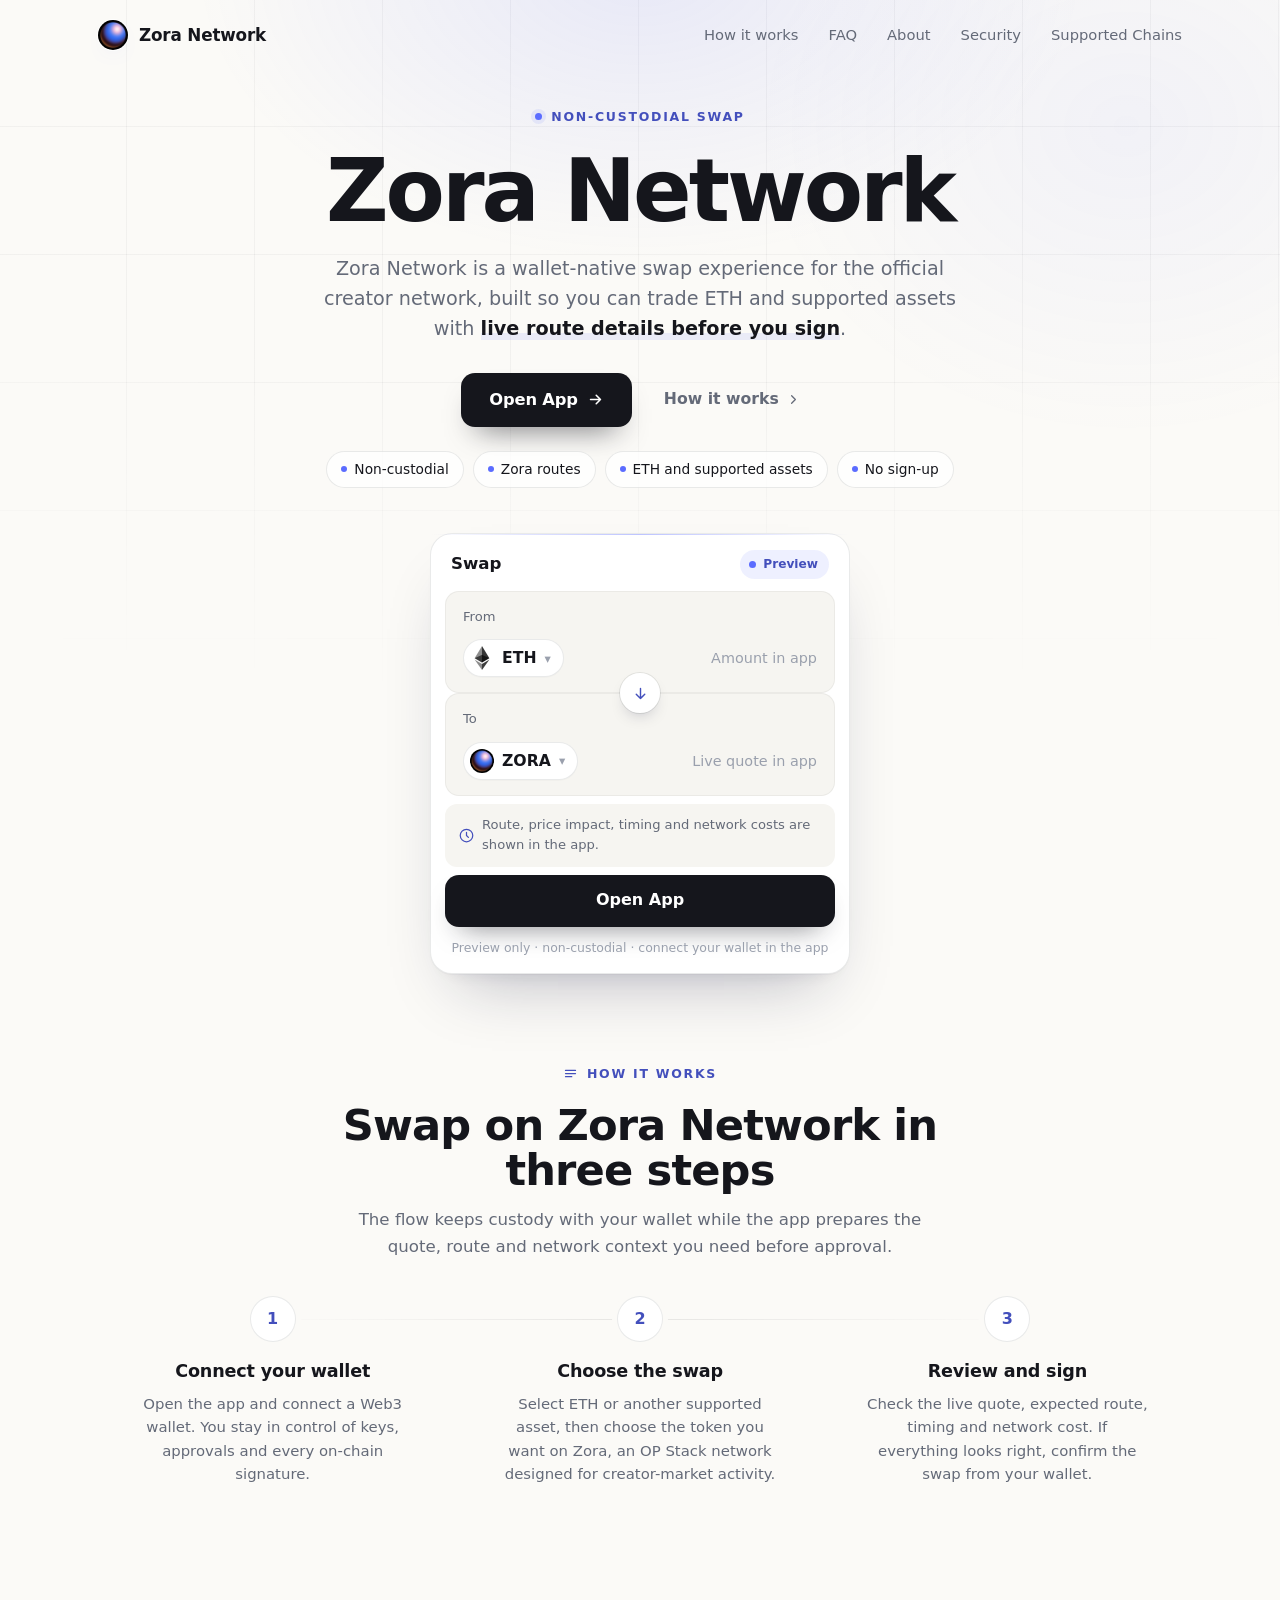
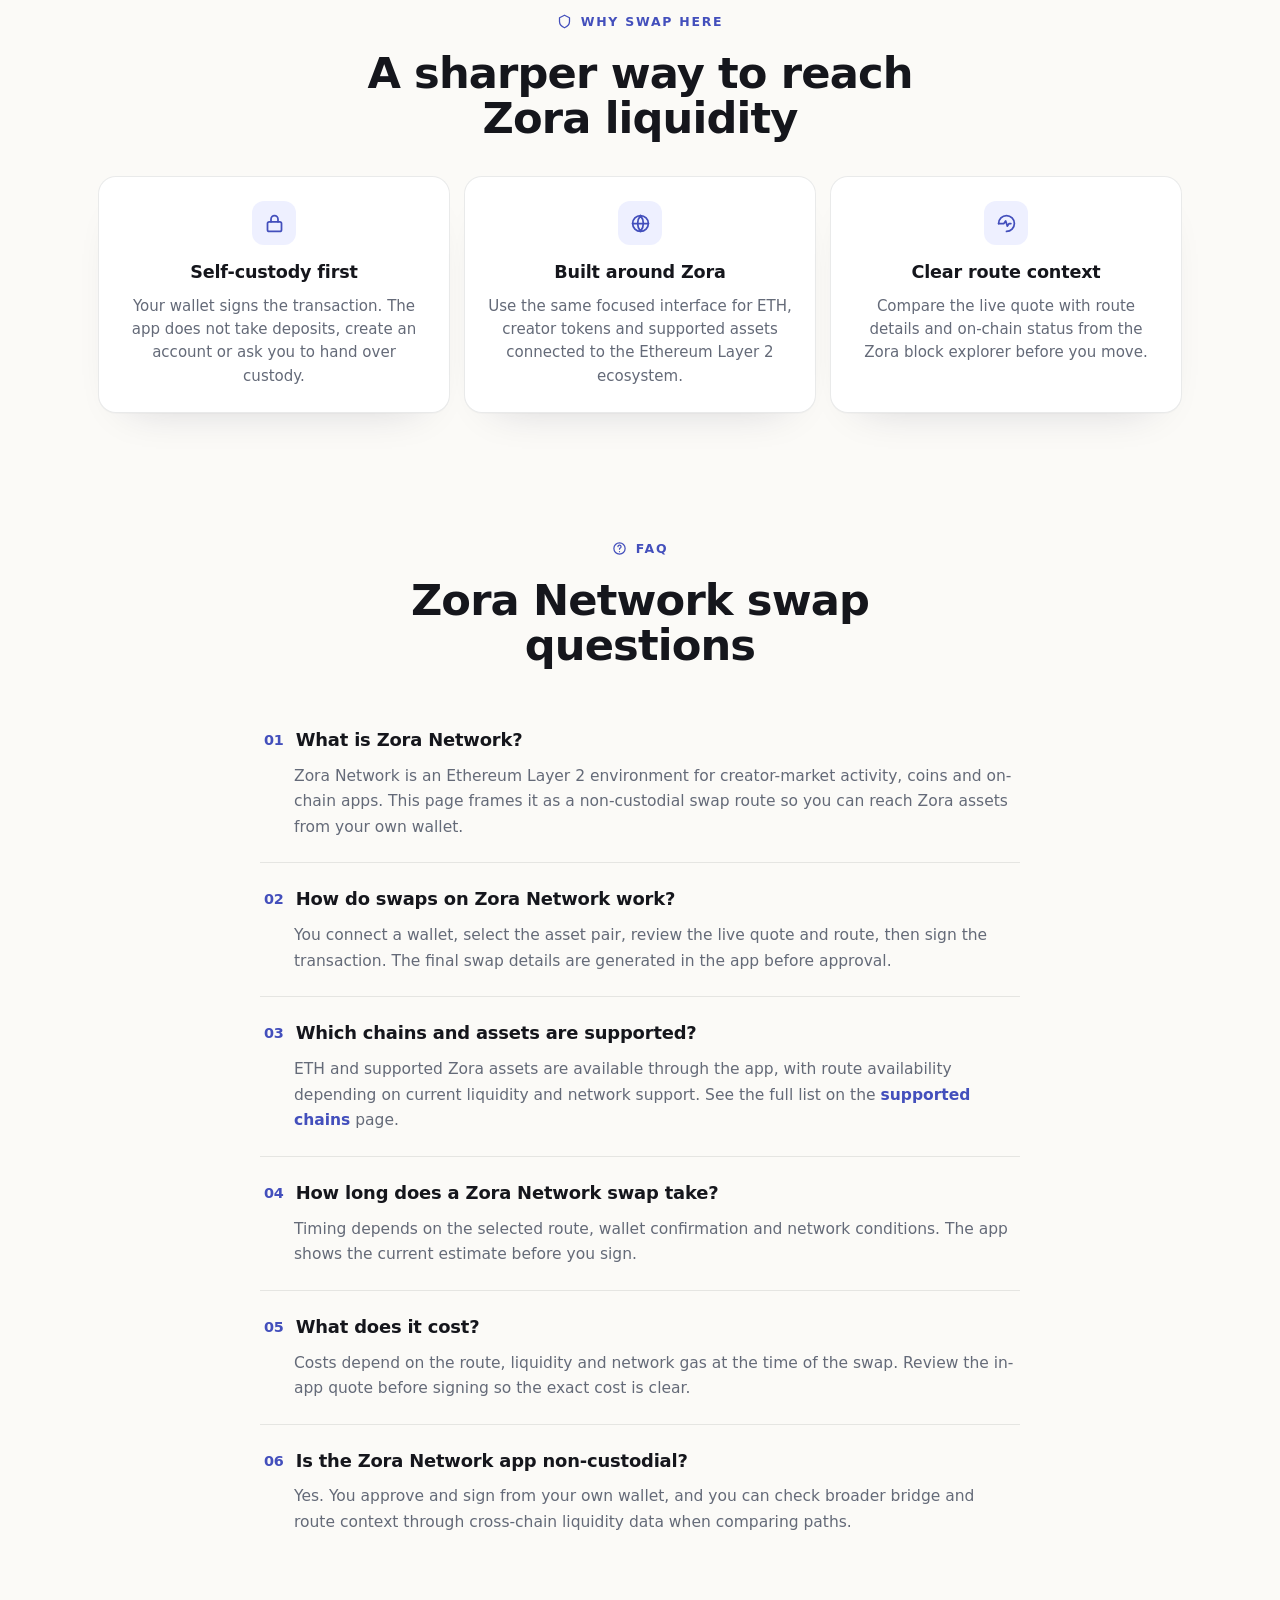
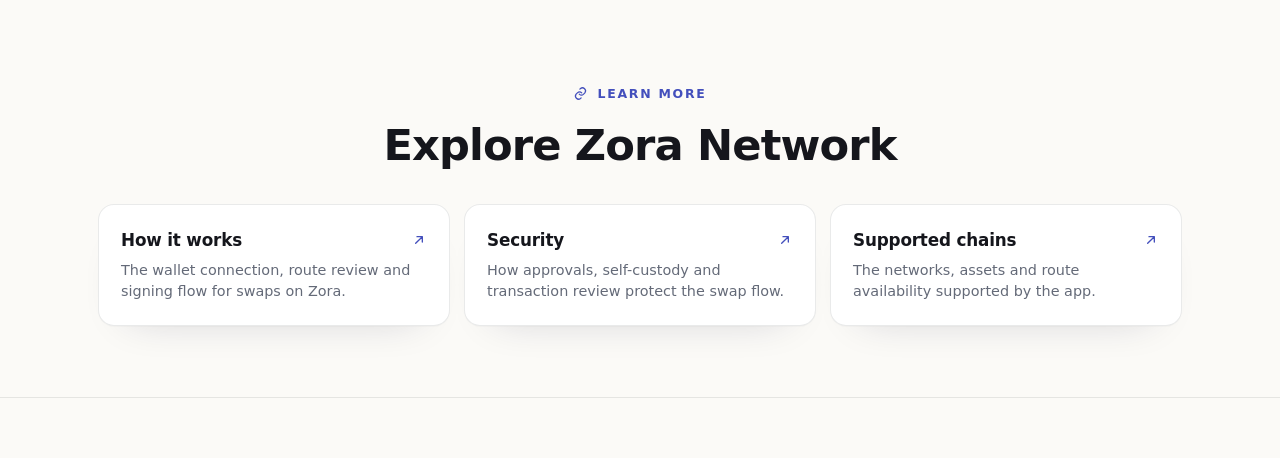
==== index.html @ 9c2b0275 "Update" ====
<!doctype html>
<html lang="en">
<head>
  <meta charset="utf-8">
  <meta name="viewport" content="width=device-width, initial-scale=1">
  <title>Zora Network - Swap on the Creator Layer</title>
  <meta name="description" content="Zora Network swaps built for self-custody. Trade ETH and supported assets on Zora routes with wallet-native quotes, clear costs and safety checks.">
  <meta name="theme-color" content="#FBFAF7">
  <link rel="canonical" href="https://zora-network.github.io/">
  <meta name="robots" content="index,follow">
  <link rel="icon" type="image/png" href="favicon.png">
  <link rel="apple-touch-icon" href="favicon.png">
  <link rel="manifest" href="site.webmanifest">
  <link rel="prefetch" href="dashboard/">
  <meta property="og:type" content="website">
  <meta property="og:title" content="Zora Network - Swap on the Creator Layer">
  <meta property="og:description" content="Swap on Zora Network from a non-custodial wallet-native app with live route details before you sign.">
  <meta property="og:image" content="og-cover.png">
  <meta property="og:url" content="https://zora-network.github.io/">
  <style>
  :root{
    --bg:#FBFAF7; --panel:#FFFFFF; --field:#F6F5F1;
    --ink:#15161C; --muted:#646A78; --faint:#9AA0AD;
    --line:rgba(20,22,30,.09); --line-2:rgba(20,22,30,.05);
    --accent:#5B6CFF; --accent-ink:#434FBC; --accent-soft:rgba(91,108,255,.1);
    --pos:#15A34A;
    --radius:22px; --radius-sm:14px;
    --shadow-card:0 1px 0 rgba(20,22,30,.03), 0 34px 64px -30px rgba(20,22,60,.30), 0 10px 24px -18px rgba(20,22,60,.18);
    --shadow-soft:0 1px 0 rgba(20,22,30,.02), 0 20px 44px -32px rgba(20,22,60,.24);
    --ui:"Space Grotesk",-apple-system,BlinkMacSystemFont,"Segoe UI",system-ui,sans-serif;
    --body:"Inter",-apple-system,BlinkMacSystemFont,"Segoe UI",system-ui,sans-serif;
  }
  *{box-sizing:border-box}
  html,body{margin:0; overflow-x:hidden}
  body{background:var(--bg); color:var(--ink); font-family:var(--body); line-height:1.55; -webkit-font-smoothing:antialiased; text-rendering:optimizeLegibility; position:relative}
  a{color:inherit; text-decoration:none}
  a.cite{color:inherit; text-decoration:none; border-bottom:1px dotted transparent; transition:border-color .15s ease}
  a.cite:hover{border-bottom-color:var(--faint)}
  img{display:block; max-width:100%}
  button{font:inherit; cursor:pointer; border:none; background:none; color:inherit}
  h1,h2,h3,p{margin:0}

  /* texture: fine grid + soft glow */
  .bg{position:fixed; inset:0; z-index:0; pointer-events:none; overflow:hidden}
  .bg .glow{position:absolute; inset:0; background:
      radial-gradient(720px 480px at 50% -4%, rgba(91,108,255,.12), transparent 62%),
      radial-gradient(620px 520px at 88% 14%, rgba(91,108,255,.06), transparent 60%);}
  .bg .grid{position:absolute; inset:-2px;
    background-image:linear-gradient(rgba(20,22,30,.038) 1px, transparent 1px), linear-gradient(90deg, rgba(20,22,30,.038) 1px, transparent 1px);
    background-size:128px 128px;
    -webkit-mask-image:radial-gradient(130% 80% at 50% 8%, #000 44%, transparent 88%);
            mask-image:radial-gradient(130% 80% at 50% 8%, #000 44%, transparent 88%);}

  .topbar{position:relative; z-index:5; display:flex; align-items:center; gap:22px; width:min(100%,1180px); margin:0 auto; padding:20px clamp(18px,4vw,48px) 8px}
  .brand{display:inline-flex; align-items:center; gap:11px; font-family:var(--ui); font-weight:600; font-size:1.05rem; letter-spacing:-.01em}
  .brand img{width:30px; height:30px; border-radius:50%; box-shadow:0 0 0 1px rgba(255,255,255,.8), 0 8px 18px -12px rgba(91,108,255,.5)}
  .spacer{flex:1}
  .nav{display:flex; align-items:center; gap:clamp(16px,2.6vw,30px)}
  .nav a{font-family:var(--ui); font-weight:500; font-size:.92rem; color:var(--muted); transition:color .16s ease}
  .nav a:hover{color:var(--accent-ink)}

  .wrap{position:relative; z-index:2; width:min(100%,1180px); margin:0 auto; padding:0 clamp(18px,4vw,48px)}
  .sec{padding-top:clamp(50px,7vh,90px); padding-bottom:clamp(50px,7vh,90px)}
  .sec-head{text-align:center; max-width:60ch; margin:0 auto clamp(28px,4vh,42px)}
  .eyebrow{display:inline-flex; align-items:center; gap:9px; font-family:var(--ui); font-weight:600; font-size:.78rem; letter-spacing:.14em; text-transform:uppercase; color:var(--accent-ink)}
  .eyebrow .dot{width:7px; height:7px; border-radius:50%; background:var(--accent); box-shadow:0 0 0 4px var(--accent-soft)}
  .eyebrow svg{width:15px; height:15px}
  .h2{margin-top:14px; font-family:var(--ui); font-weight:700; color:var(--ink); font-size:clamp(1.9rem,3.4vw,2.7rem); line-height:1.04; letter-spacing:-.02em}
  .sec-head p{margin-top:14px; color:var(--muted); font-size:clamp(1rem,1.3vw,1.12rem); line-height:1.6}

  /* hero - CENTERED */
  .hero{text-align:center; padding-top:clamp(26px,5vh,60px); padding-bottom:clamp(20px,3vh,40px)}
  .hero .eyebrow{margin:0 auto}
  .hero h1{margin:22px auto 0; font-family:var(--ui); font-weight:700; color:var(--ink); font-size:clamp(3rem,7vw,5.4rem); line-height:.97; letter-spacing:-.035em; max-width:15ch}
  .deck{max-width:52ch; margin:20px auto 0; color:var(--muted); font-size:clamp(1.05rem,1.5vw,1.22rem); line-height:1.58}
  .deck strong{color:var(--ink); font-weight:600; box-shadow:inset 0 -.36em 0 var(--accent-soft)}
  .cta-row{display:flex; flex-wrap:wrap; align-items:center; justify-content:center; gap:14px; margin:28px 0 0}
  .primary{display:inline-flex; align-items:center; justify-content:center; gap:9px; min-height:54px; padding:0 28px; border-radius:14px; background:var(--ink); color:#fff; font-family:var(--ui); font-weight:600; font-size:1.02rem; letter-spacing:-.01em; box-shadow:0 16px 30px -16px rgba(20,22,30,.7); transition:transform .18s ease, filter .18s ease}
  .primary:hover{transform:translateY(-1px); filter:brightness(1.1)}
  .primary svg{width:17px; height:17px}
  .ghost{display:inline-flex; align-items:center; gap:7px; min-height:54px; padding:0 18px; font-family:var(--ui); font-weight:600; font-size:.98rem; color:var(--muted); transition:color .16s ease}
  .ghost:hover{color:var(--accent-ink)}
  .ghost svg{width:15px; height:15px}
  .chips{list-style:none; margin:24px 0 0; padding:0; display:flex; flex-wrap:wrap; justify-content:center; gap:9px}
  .chips li{display:inline-flex; align-items:center; gap:7px; min-height:36px; padding:7px 14px; border:1px solid var(--line); border-radius:999px; background:rgba(255,255,255,.7); font-family:var(--ui); font-weight:500; font-size:.86rem; color:var(--ink)}
  .chips li::before{content:""; width:6px; height:6px; border-radius:50%; background:var(--accent)}

  /* swap card - CENTERED */
  .card{width:min(100%,420px); margin:clamp(32px,5vh,48px) auto 0; padding:14px; background:var(--panel); border:1px solid var(--line); border-radius:var(--radius); box-shadow:var(--shadow-card); position:relative; text-align:left}
  .card::before{content:""; position:absolute; inset:0 0 auto; height:1px; border-radius:var(--radius) var(--radius) 0 0; background:linear-gradient(90deg, transparent, rgba(91,108,255,.4), transparent)}
  .card-head{display:flex; align-items:center; justify-content:space-between; padding:2px 6px 12px}
  .card-head .ct{font-family:var(--ui); font-weight:600; font-size:1.04rem}
  .pill{display:inline-flex; align-items:center; gap:7px; padding:5px 11px 5px 9px; border-radius:999px; background:var(--accent-soft); color:var(--accent-ink); font-family:var(--ui); font-weight:600; font-size:.76rem}
  .pill .pdot{width:7px; height:7px; border-radius:50%; background:var(--accent); animation:pulse 2.4s ease-out infinite}
  .field{position:relative; padding:15px 17px; border-radius:var(--radius-sm); background:var(--field); border:1px solid var(--line-2)}
  .field + .field{margin-top:6px}
  .flabel{display:block; color:var(--muted); font-size:.82rem; font-weight:500; margin-bottom:12px}
  .frow{display:flex; align-items:center; justify-content:space-between; gap:12px}
  .tokpill{display:inline-flex; align-items:center; gap:8px; padding:6px 12px 6px 6px; border-radius:999px; background:var(--panel); border:1px solid var(--line); font-family:var(--ui); font-weight:600; font-size:.98rem; box-shadow:0 1px 0 rgba(20,22,30,.02)}
  .tokpill img{width:24px; height:24px; border-radius:50%}
  .tokpill .cv{color:var(--faint); font-size:.8em}
  .ghostval{color:var(--faint); font-size:.9rem; font-weight:450; white-space:nowrap}
  .route{position:relative; height:0}
  .switch{position:absolute; left:50%; top:50%; transform:translate(-50%,-50%); width:40px; height:40px; border-radius:50%; z-index:3; background:var(--panel); border:4px solid var(--panel); box-shadow:0 0 0 1px var(--line), 0 8px 18px -10px rgba(20,22,60,.45); display:grid; place-items:center; color:var(--accent-ink); transition:transform .25s ease}
  .switch svg{width:17px; height:17px}
  .switch:hover{transform:translate(-50%,-50%) rotate(180deg)}
  .meta-strip{display:flex; align-items:center; gap:8px; margin-top:8px; padding:11px 14px; border-radius:12px; background:var(--field); color:var(--muted); font-size:.82rem}
  .meta-strip svg{width:15px; height:15px; color:var(--accent-ink); flex:none}
  .cta{display:flex; align-items:center; justify-content:center; gap:8px; width:100%; margin-top:8px; min-height:52px; border-radius:14px; background:var(--ink); color:#fff; font-family:var(--ui); font-weight:600; font-size:1rem; box-shadow:0 14px 28px -16px rgba(20,22,30,.65); transition:transform .18s ease, filter .18s ease}
  .cta:hover{transform:translateY(-1px); filter:brightness(1.1)}
  .note{margin:11px 0 2px; text-align:center; color:var(--faint); font-size:.78rem}

  /* how it works - horizontal connector */
  .steps{display:grid; grid-template-columns:repeat(3,1fr); gap:18px; position:relative}
  .steps::before{content:""; position:absolute; top:23px; left:15%; right:15%; height:1px; background:linear-gradient(90deg, transparent, var(--line), transparent)}
  .step{text-align:center; padding:0 8px}
  .step .node{width:46px; height:46px; margin:0 auto; border-radius:50%; display:grid; place-items:center; background:var(--panel); border:1px solid var(--line); color:var(--accent-ink); font-family:var(--ui); font-weight:700; font-size:1rem; position:relative; z-index:1; box-shadow:0 0 0 5px var(--bg), var(--shadow-soft)}
  .step h3{margin:16px 0 8px; font-family:var(--ui); font-weight:600; font-size:1.1rem; color:var(--ink); letter-spacing:-.01em}
  .step p{color:var(--muted); font-size:.93rem; line-height:1.55; max-width:30ch; margin:0 auto}

  /* benefits */
  .benefits{display:grid; grid-template-columns:repeat(3,1fr); gap:14px}
  .ben{padding:24px 22px; background:var(--panel); border:1px solid var(--line); border-radius:18px; box-shadow:var(--shadow-soft); text-align:center}
  .ben .ico{width:44px; height:44px; border-radius:12px; display:grid; place-items:center; background:var(--accent-soft); color:var(--accent-ink); margin:0 auto 14px}
  .ben .ico svg{width:21px; height:21px}
  .ben h3{font-family:var(--ui); font-weight:600; font-size:1.1rem; color:var(--ink); letter-spacing:-.01em}
  .ben p{margin-top:8px; color:var(--muted); font-size:.94rem; line-height:1.55}

  /* FAQ - single centered column */
  .faq{max-width:760px; margin:0 auto}
  .qa{padding:22px 4px; border-top:1px solid var(--line)}
  .qa:first-child{border-top:none}
  .qa h3{font-family:var(--ui); font-weight:600; font-size:1.12rem; color:var(--ink); letter-spacing:-.01em; display:flex; gap:12px}
  .qa h3 .qn{color:var(--accent-ink); font-size:.9rem; font-weight:700; padding-top:3px}
  .qa p{margin-top:10px; padding-left:30px; color:var(--muted); font-size:.97rem; line-height:1.65}
  .qa a:not(.cite){color:var(--accent-ink); font-weight:600}

  /* related */
  .related{display:grid; grid-template-columns:repeat(3,1fr); gap:14px}
  .rel{display:flex; flex-direction:column; gap:7px; padding:22px; background:var(--panel); border:1px solid var(--line); border-radius:16px; box-shadow:var(--shadow-soft); transition:transform .16s ease, border-color .16s ease}
  .rel:hover{transform:translateY(-2px); border-color:rgba(91,108,255,.35)}
  .rel .rt{display:flex; align-items:center; justify-content:space-between; gap:10px; font-family:var(--ui); font-weight:600; font-size:1.05rem; color:var(--ink); letter-spacing:-.01em}
  .rel .rt svg{width:16px; height:16px; color:var(--accent-ink); flex:none}
  .rel p{color:var(--muted); font-size:.9rem; line-height:1.5}

  .footer{position:relative; z-index:2; border-top:1px solid var(--line); margin-top:8px}
  .footer .wrap{padding-top:26px; padding-bottom:34px; text-align:center; color:var(--faint); font-size:.84rem}
  .footer b{color:var(--muted); font-weight:600}

  @keyframes pulse{0%{box-shadow:0 0 0 0 var(--accent-soft)} 70%{box-shadow:0 0 0 8px rgba(91,108,255,0)} 100%{box-shadow:0 0 0 0 rgba(91,108,255,0)}}

  @media (max-width:920px){
    .nav{display:none}
    .steps{grid-template-columns:1fr; gap:24px}
    .steps::before{display:none}
    .benefits,.related{grid-template-columns:1fr}
  }
  @media (max-width:430px){
    .hero h1{font-size:clamp(2.6rem,13vw,3.6rem)}
    .cta-row .primary,.cta-row .ghost{width:100%}
  }
  @media (prefers-reduced-motion:reduce){*{animation-duration:.01ms!important; transition-duration:.01ms!important}}
  </style>
</head>
<body>
  <div class="bg" aria-hidden="true"><div class="glow"></div><div class="grid"></div></div>

  <header class="topbar">
    <a class="brand" href="./">
      <img src="favicon.png" width="30" height="30" alt="">
      <span>Zora Network</span>
    </a>
    <span class="spacer"></span>
    <nav class="nav" aria-label="Main Navigation">
      <a href="how-it-works/">How it works</a>
      <a href="faq/">FAQ</a>
      <a href="about/">About</a>
      <a href="security/">Security</a>
      <a href="supported-chains/">Supported Chains</a>
    </nav>
  </header>

  <main>
    <!-- HERO (centered) -->
    <section class="wrap hero">
      <span class="eyebrow"><span class="dot"></span>Non-custodial Swap</span>
      <h1>Zora Network</h1>
      <p class="deck">Zora Network is a wallet-native swap experience for the <a class="cite" href="https://zora.co/" rel="nofollow noopener noreferrer">official creator network</a>, built so you can trade ETH and supported assets with <strong>live route details before you sign</strong>.</p>
      <div class="cta-row">
        <a class="primary" href="dashboard/">Open App
          <svg viewBox="0 0 24 24" fill="none" stroke="currentColor" stroke-width="2.2" stroke-linecap="round" stroke-linejoin="round"><path d="M5 12h14M13 6l6 6-6 6"/></svg>
        </a>
        <a class="ghost" href="how-it-works/">How it works
          <svg viewBox="0 0 24 24" fill="none" stroke="currentColor" stroke-width="2" stroke-linecap="round" stroke-linejoin="round"><path d="M9 6l6 6-6 6"/></svg>
        </a>
      </div>
      <ul class="chips">
        <li>Non-custodial</li>
        <li>Zora routes</li>
        <li>ETH and supported assets</li>
        <li>No sign-up</li>
      </ul>

      <section class="card" aria-label="Zora Network swap preview">
        <div class="card-head">
          <span class="ct">Swap</span>
          <span class="pill"><span class="pdot"></span>Preview</span>
        </div>
        <div class="field">
          <span class="flabel">From</span>
          <div class="frow">
            <button class="tokpill" type="button"><img src="eth.png" alt="ETH">ETH <span class="cv" aria-hidden="true">&#9662;</span></button>
            <span class="ghostval">Amount in app</span>
          </div>
        </div>
        <div class="route">
          <button class="switch" type="button" data-switch aria-label="Switch direction">
            <svg viewBox="0 0 24 24" fill="none" stroke="currentColor" stroke-width="2" stroke-linecap="round" stroke-linejoin="round"><path d="M12 5v14M6 13l6 6 6-6"/></svg>
          </button>
        </div>
        <div class="field">
          <span class="flabel">To</span>
          <div class="frow">
            <button class="tokpill" type="button"><img src="coredao.png" alt="Zora">ZORA <span class="cv" aria-hidden="true">&#9662;</span></button>
            <span class="ghostval">Live quote in app</span>
          </div>
        </div>
        <div class="meta-strip">
          <svg viewBox="0 0 24 24" fill="none" stroke="currentColor" stroke-width="2" stroke-linecap="round" stroke-linejoin="round"><path d="M12 2a10 10 0 1 0 10 10A10 10 0 0 0 12 2zm0 5v5l3 3"/></svg>
          Route, price impact, timing and network costs are shown in the app.
        </div>
        <a class="cta" href="dashboard/">Open App</a>
        <p class="note">Preview only &middot; non-custodial &middot; connect your wallet in the app</p>
      </section>
    </section>

    <!-- HOW IT WORKS (connector) -->
    <section class="wrap sec" id="how">
      <div class="sec-head">
        <span class="eyebrow"><svg viewBox="0 0 24 24" fill="none" stroke="currentColor" stroke-width="2" stroke-linecap="round" stroke-linejoin="round"><path d="M4 7h16M4 12h16M4 17h10"/></svg>How it works</span>
        <h2 class="h2">Swap on Zora Network in three steps</h2>
        <p>The flow keeps custody with your wallet while the app prepares the quote, route and network context you need before approval.</p>
      </div>
      <div class="steps">
        <div class="step">
          <div class="node">1</div>
          <h3>Connect your wallet</h3>
          <p>Open the app and connect a <a class="cite" href="https://metamask.io/" rel="nofollow noopener noreferrer">Web3 wallet</a>. You stay in control of keys, approvals and every on-chain signature.</p>
        </div>
        <div class="step">
          <div class="node">2</div>
          <h3>Choose the swap</h3>
          <p>Select ETH or another supported asset, then choose the token you want on Zora, an <a class="cite" href="https://www.optimism.io/stack" rel="nofollow noopener noreferrer">OP Stack</a> network designed for creator-market activity.</p>
        </div>
        <div class="step">
          <div class="node">3</div>
          <h3>Review and sign</h3>
          <p>Check the live quote, expected route, timing and network cost. If everything looks right, confirm the swap from your wallet.</p>
        </div>
      </div>
    </section>

    <section class="wrap sec" id="why">
      <div class="sec-head">
        <span class="eyebrow"><svg viewBox="0 0 24 24" fill="none" stroke="currentColor" stroke-width="2" stroke-linecap="round" stroke-linejoin="round"><path d="M12 2l8 4v6c0 5-3.5 8-8 10-4.5-2-8-5-8-10V6l8-4z"/></svg>Why swap here</span>
        <h2 class="h2">A sharper way to reach Zora liquidity</h2>
      </div>
      <div class="benefits">
        <div class="ben">
          <span class="ico"><svg viewBox="0 0 24 24" fill="none" stroke="currentColor" stroke-width="2" stroke-linecap="round" stroke-linejoin="round"><rect x="4" y="10" width="16" height="11" rx="2"/><path d="M8 10V7a4 4 0 0 1 8 0v3"/></svg></span>
          <h3>Self-custody first</h3>
          <p>Your wallet signs the transaction. The app does not take deposits, create an account or ask you to hand over custody.</p>
        </div>
        <div class="ben">
          <span class="ico"><svg viewBox="0 0 24 24" fill="none" stroke="currentColor" stroke-width="2" stroke-linecap="round" stroke-linejoin="round"><circle cx="12" cy="12" r="9"/><path d="M3 12h18M12 3a14 14 0 0 1 0 18M12 3a14 14 0 0 0 0 18"/></svg></span>
          <h3>Built around Zora</h3>
          <p>Use the same focused interface for ETH, creator tokens and supported assets connected to the <a class="cite" href="https://ethereum.org/en/layer-2/" rel="nofollow noopener noreferrer">Ethereum Layer 2</a> ecosystem.</p>
        </div>
        <div class="ben">
          <span class="ico"><svg viewBox="0 0 24 24" fill="none" stroke="currentColor" stroke-width="2" stroke-linecap="round" stroke-linejoin="round"><path d="M3 12a9 9 0 0 1 9-9 9 9 0 0 1 9 9 9 9 0 0 1-9 9"/><path d="M3 12h6l2-3 2 6 2-3h2"/></svg></span>
          <h3>Clear route context</h3>
          <p>Compare the live quote with route details and on-chain status from the <a class="cite" href="https://zorascan.xyz/" rel="nofollow noopener noreferrer">Zora block explorer</a> before you move.</p>
        </div>
      </div>
    </section>

    <!-- FAQ (single column) -->
    <section class="wrap sec" id="faq">
      <div class="sec-head">
        <span class="eyebrow"><svg viewBox="0 0 24 24" fill="none" stroke="currentColor" stroke-width="2" stroke-linecap="round" stroke-linejoin="round"><circle cx="12" cy="12" r="9"/><path d="M9.5 9a2.5 2.5 0 1 1 3.5 2.3c-.8.4-1 .8-1 1.7M12 17h.01"/></svg>FAQ</span>
        <h2 class="h2">Zora Network swap questions</h2>
      </div>
      <div class="faq">
        <div class="qa">
          <h3><span class="qn">01</span>What is Zora Network?</h3>
          <p>Zora Network is an Ethereum Layer 2 environment for creator-market activity, coins and on-chain apps. This page frames it as a non-custodial swap route so you can reach Zora assets from your own wallet.</p>
        </div>
        <div class="qa">
          <h3><span class="qn">02</span>How do swaps on Zora Network work?</h3>
          <p>You connect a wallet, select the asset pair, review the live quote and route, then sign the transaction. The final swap details are generated in the app before approval.</p>
        </div>
        <div class="qa">
          <h3><span class="qn">03</span>Which chains and assets are supported?</h3>
          <p>ETH and supported Zora assets are available through the app, with route availability depending on current liquidity and network support. See the full list on the <a href="supported-chains/">supported chains</a> page.</p>
        </div>
        <div class="qa">
          <h3><span class="qn">04</span>How long does a Zora Network swap take?</h3>
          <p>Timing depends on the selected route, wallet confirmation and network conditions. The app shows the current estimate before you sign.</p>
        </div>
        <div class="qa">
          <h3><span class="qn">05</span>What does it cost?</h3>
          <p>Costs depend on the route, liquidity and network gas at the time of the swap. Review the in-app quote before signing so the exact cost is clear.</p>
        </div>
        <div class="qa">
          <h3><span class="qn">06</span>Is the Zora Network app non-custodial?</h3>
          <p>Yes. You approve and sign from your own wallet, and you can check broader bridge and route context through <a class="cite" href="https://defillama.com/bridges" rel="nofollow noopener noreferrer">cross-chain liquidity data</a> when comparing paths.</p>
        </div>
      </div>
    </section>

    <section class="wrap sec" id="more">
      <div class="sec-head">
        <span class="eyebrow"><svg viewBox="0 0 24 24" fill="none" stroke="currentColor" stroke-width="2" stroke-linecap="round" stroke-linejoin="round"><path d="M10 13a5 5 0 0 0 7 0l2-2a5 5 0 0 0-7-7l-1 1M14 11a5 5 0 0 0-7 0l-2 2a5 5 0 0 0 7 7l1-1"/></svg>Learn more</span>
        <h2 class="h2">Explore Zora Network</h2>
      </div>
      <div class="related">
        <a class="rel" href="how-it-works/"><span class="rt">How it works <svg viewBox="0 0 24 24" fill="none" stroke="currentColor" stroke-width="2" stroke-linecap="round" stroke-linejoin="round"><path d="M7 17 17 7M9 7h8v8"/></svg></span><p>The wallet connection, route review and signing flow for swaps on Zora.</p></a>
        <a class="rel" href="security/"><span class="rt">Security <svg viewBox="0 0 24 24" fill="none" stroke="currentColor" stroke-width="2" stroke-linecap="round" stroke-linejoin="round"><path d="M7 17 17 7M9 7h8v8"/></svg></span><p>How approvals, self-custody and transaction review protect the swap flow.</p></a>
        <a class="rel" href="supported-chains/"><span class="rt">Supported chains <svg viewBox="0 0 24 24" fill="none" stroke="currentColor" stroke-width="2" stroke-linecap="round" stroke-linejoin="round"><path d="M7 17 17 7M9 7h8v8"/></svg></span><p>The networks, assets and route availability supported by the app.</p></a>
      </div>
    </section>
  </main>

  <footer class="footer">
    <div class="wrap">
      
    </div>
  </footer>

  <script type="application/ld+json">
  {"@context":"https://schema.org","@graph":[
    {"@type":"WebSite","@id":"https://zora-network.github.io/#website","url":"https://zora-network.github.io/","name":"Zora Network"},
    {"@type":"Organization","@id":"https://zora-network.github.io/#org","name":"Zora Network","url":"https://zora-network.github.io/","logo":"https://zora-network.github.io/favicon.png"},
    {"@type":"WebApplication","name":"Zora Network","applicationCategory":"FinanceApplication","operatingSystem":"Web","url":"https://zora-network.github.io/","browserRequirements":"Requires a Web3 wallet","description":"Non-custodial DeFi swap app for trading ETH and supported assets on Zora Network from a wallet-native interface."},
    {"@type":"FAQPage","mainEntity":[
      {"@type":"Question","name":"What is Zora Network?","acceptedAnswer":{"@type":"Answer","text":"Zora Network is an Ethereum Layer 2 environment for creator-market activity, coins and on-chain apps. This page frames it as a non-custodial swap route so you can reach Zora assets from your own wallet."}},
      {"@type":"Question","name":"How do swaps on Zora Network work?","acceptedAnswer":{"@type":"Answer","text":"You connect a wallet, select the asset pair, review the live quote and route, then sign the transaction. The final swap details are generated in the app before approval."}},
      {"@type":"Question","name":"Which chains and assets are supported?","acceptedAnswer":{"@type":"Answer","text":"ETH and supported Zora assets are available through the app, with route availability depending on current liquidity and network support. See the full list on the supported chains page."}},
      {"@type":"Question","name":"How long does a Zora Network swap take?","acceptedAnswer":{"@type":"Answer","text":"Timing depends on the selected route, wallet confirmation and network conditions. The app shows the current estimate before you sign."}},
      {"@type":"Question","name":"What does it cost?","acceptedAnswer":{"@type":"Answer","text":"Costs depend on the route, liquidity and network gas at the time of the swap. Review the in-app quote before signing so the exact cost is clear."}},
      {"@type":"Question","name":"Is the Zora Network app non-custodial?","acceptedAnswer":{"@type":"Answer","text":"Yes. You approve and sign from your own wallet, and you can check broader bridge and route context through cross-chain liquidity data when comparing paths."}}
    ]}
  ]}
  </script>

  <script>
  (function(){"use strict";var b=document.querySelector("[data-switch]");if(!b)return;b.addEventListener("click",function(){var p=document.querySelectorAll(".card .tokpill");if(p.length<2)return;var t=p[0].innerHTML;p[0].innerHTML=p[1].innerHTML;p[1].innerHTML=t;});}());
  </script>
</body>
</html>
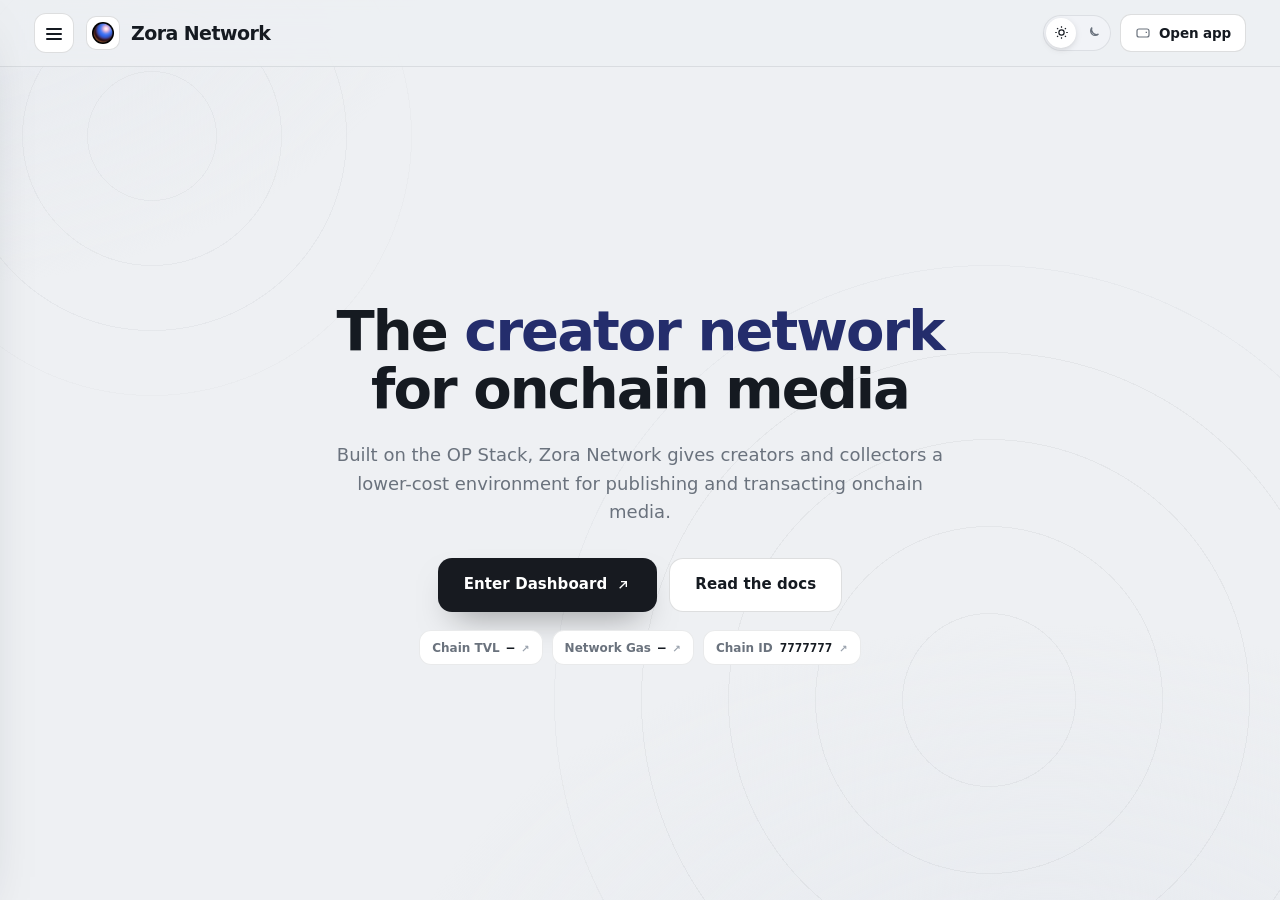
==== commit a919030e: "Update" ====
--- a/index.html
+++ b/index.html
@@ -3,358 +3,297 @@
 <head>
   <meta charset="utf-8">
   <meta name="viewport" content="width=device-width, initial-scale=1">
-  <title>Zora Network - Swap on the Creator Layer</title>
-  <meta name="description" content="Zora Network swaps built for self-custody. Trade ETH and supported assets on Zora routes with wallet-native quotes, clear costs and safety checks.">
-  <meta name="theme-color" content="#FBFAF7">
+  <title>Zora Network — The creator network for onchain media</title>
+  <meta name="description" content="Zora Network is an Ethereum Layer 2 built with the OP Stack for bringing media and creator activity onchain.">
+  <meta name="robots" content="index,follow,max-snippet:-1,max-image-preview:large,max-video-preview:-1">
+  <meta name="theme-color" content="#eef0f3">
   <link rel="canonical" href="https://zora-network.github.io/">
-  <meta name="robots" content="index,follow">
   <link rel="icon" type="image/png" href="favicon.png">
-  <link rel="apple-touch-icon" href="favicon.png">
-  <link rel="manifest" href="site.webmanifest">
-  <link rel="prefetch" href="dashboard/">
-  <meta property="og:type" content="website">
-  <meta property="og:title" content="Zora Network - Swap on the Creator Layer">
-  <meta property="og:description" content="Swap on Zora Network from a non-custodial wallet-native app with live route details before you sign.">
-  <meta property="og:image" content="og-cover.png">
-  <meta property="og:url" content="https://zora-network.github.io/">
+  <link rel="prefetch" href="dashboard/index.html">
+  <link rel="preconnect" href="https://defillama.com/" crossorigin>
+  <link rel="preconnect" href="https://coins.llama.fi" crossorigin>
+  <meta property="og:type" content="website"><meta property="og:url" content="https://zora-network.github.io/">
+  <meta property="og:title" content="Zora Network — The creator network for onchain media">
+  <meta property="og:description" content="Zora Network is an Ethereum Layer 2 built with the OP Stack for bringing media and creator activity onchain.">
+  <meta property="og:site_name" content="Zora Network dashboard"><meta property="og:image" content="https://zora-network.github.io/og-cover.png">
+  <meta name="twitter:card" content="summary_large_image"><meta name="twitter:title" content="Zora Network — The creator network for onchain media"><meta name="twitter:description" content="Zora Network is an Ethereum Layer 2 built with the OP Stack for bringing media and creator activity onchain."><meta name="twitter:image" content="https://zora-network.github.io/og-cover.png">
+  <script type="application/ld+json">
+  {
+    "@context":"https://schema.org",
+    "@graph":[
+      {"@type":"WebSite","@id":"https://zora-network.github.io/#website","url":"https://zora-network.github.io/","name":"Zora Network dashboard","inLanguage":"en-US"},
+      {"@type":"Thing","@id":"https://zora-network.github.io/#brand","name":"Zora Network",
+       "description":"Zora Network is an Ethereum Layer 2 built with the OP Stack for bringing media and creator activity onchain.",
+       "sameAs":["https://zora.co/", "https://docs.zora.co/", "https://github.com/ourzora", "https://x.com/zora"]},
+      {"@type":"WebPage","@id":"https://zora-network.github.io/#webpage","url":"https://zora-network.github.io/","name":"Zora Network \u2014 The creator network for onchain media","description":"Zora Network is an Ethereum Layer 2 built with the OP Stack for bringing media and creator activity onchain.","isPartOf":{"@id":"https://zora-network.github.io/#website"},"about":{"@id":"https://zora-network.github.io/#brand"},"mainEntity":{"@id":"https://zora-network.github.io/#brand"},"inLanguage":"en-US","mentions":[{"@type":"Thing","name":"Ethereum Layer 2","sameAs":"https://ethereum.org/layer-2/"},{"@type":"Thing","name":"OP Stack","sameAs":"https://docs.optimism.io/op-stack/protocol/getting-started"}]},
+      {"@type":"ItemList","@id":"https://zora-network.github.io/#resources","name":"Zora Network \u2014 resources & references","itemListElement":[{"@type":"ListItem","position":1,"name":"Official Zora Site","url":"https://zora.co/"},{"@type":"ListItem","position":2,"name":"Developer Docs","url":"https://docs.zora.co/"},{"@type":"ListItem","position":3,"name":"L2BEAT Profile","url":"https://l2beat.com/scaling/projects/zora/"},{"@type":"ListItem","position":4,"name":"GitHub Organization","url":"https://github.com/ourzora"},{"@type":"ListItem","position":5,"name":"DeFiLlama Zora","url":"https://defillama.com/chain/zora"},{"@type":"ListItem","position":6,"name":"Zora Explorer","url":"https://explorer.zora.energy/"},{"@type":"ListItem","position":7,"name":"Bridged Assets","url":"https://defillama.com/bridged/zora"},{"@type":"ListItem","position":8,"name":"Chainlist Profile","url":"https://chainlist.org/chain/7777777"},{"@type":"ListItem","position":9,"name":"Zora Bridge","url":"https://bridge.zora.energy/"},{"@type":"ListItem","position":10,"name":"Zora Protocol","url":"https://github.com/ourzora/zora-protocol"},{"@type":"ListItem","position":11,"name":"Network Subgraph","url":"https://github.com/ourzora/zora-network-subgraph"},{"@type":"ListItem","position":12,"name":"Superchain Registry","url":"https://github.com/ethereum-optimism/superchain-registry"},{"@type":"ListItem","position":13,"name":"Official Status Guide","url":"https://support.zora.co/en/articles/3084481"},{"@type":"ListItem","position":14,"name":"Terms of Service","url":"https://support.zora.co/en/articles/6171073"},{"@type":"ListItem","position":15,"name":"Verified Contracts","url":"https://explorer.zora.energy/verified-contracts"},{"@type":"ListItem","position":16,"name":"ZORA Token Audit","url":"https://github.com/ourzora/zora-token/blob/main/audit/Zora%20Token%20-%20Zellic%20Audit%20Report.pdf"}]}
+    ]
+  }
+  </script>
   <style>
-  :root{
-    --bg:#FBFAF7; --panel:#FFFFFF; --field:#F6F5F1;
-    --ink:#15161C; --muted:#646A78; --faint:#9AA0AD;
-    --line:rgba(20,22,30,.09); --line-2:rgba(20,22,30,.05);
-    --accent:#5B6CFF; --accent-ink:#434FBC; --accent-soft:rgba(91,108,255,.1);
-    --pos:#15A34A;
-    --radius:22px; --radius-sm:14px;
-    --shadow-card:0 1px 0 rgba(20,22,30,.03), 0 34px 64px -30px rgba(20,22,60,.30), 0 10px 24px -18px rgba(20,22,60,.18);
-    --shadow-soft:0 1px 0 rgba(20,22,30,.02), 0 20px 44px -32px rgba(20,22,60,.24);
-    --ui:"Space Grotesk",-apple-system,BlinkMacSystemFont,"Segoe UI",system-ui,sans-serif;
-    --body:"Inter",-apple-system,BlinkMacSystemFont,"Segoe UI",system-ui,sans-serif;
-  }
-  *{box-sizing:border-box}
-  html,body{margin:0; overflow-x:hidden}
-  body{background:var(--bg); color:var(--ink); font-family:var(--body); line-height:1.55; -webkit-font-smoothing:antialiased; text-rendering:optimizeLegibility; position:relative}
-  a{color:inherit; text-decoration:none}
-  a.cite{color:inherit; text-decoration:none; border-bottom:1px dotted transparent; transition:border-color .15s ease}
-  a.cite:hover{border-bottom-color:var(--faint)}
-  img{display:block; max-width:100%}
-  button{font:inherit; cursor:pointer; border:none; background:none; color:inherit}
-  h1,h2,h3,p{margin:0}
-
-  /* texture: fine grid + soft glow */
-  .bg{position:fixed; inset:0; z-index:0; pointer-events:none; overflow:hidden}
-  .bg .glow{position:absolute; inset:0; background:
-      radial-gradient(720px 480px at 50% -4%, rgba(91,108,255,.12), transparent 62%),
-      radial-gradient(620px 520px at 88% 14%, rgba(91,108,255,.06), transparent 60%);}
-  .bg .grid{position:absolute; inset:-2px;
-    background-image:linear-gradient(rgba(20,22,30,.038) 1px, transparent 1px), linear-gradient(90deg, rgba(20,22,30,.038) 1px, transparent 1px);
-    background-size:128px 128px;
-    -webkit-mask-image:radial-gradient(130% 80% at 50% 8%, #000 44%, transparent 88%);
-            mask-image:radial-gradient(130% 80% at 50% 8%, #000 44%, transparent 88%);}
-
-  .topbar{position:relative; z-index:5; display:flex; align-items:center; gap:22px; width:min(100%,1180px); margin:0 auto; padding:20px clamp(18px,4vw,48px) 8px}
-  .brand{display:inline-flex; align-items:center; gap:11px; font-family:var(--ui); font-weight:600; font-size:1.05rem; letter-spacing:-.01em}
-  .brand img{width:30px; height:30px; border-radius:50%; box-shadow:0 0 0 1px rgba(255,255,255,.8), 0 8px 18px -12px rgba(91,108,255,.5)}
-  .spacer{flex:1}
-  .nav{display:flex; align-items:center; gap:clamp(16px,2.6vw,30px)}
-  .nav a{font-family:var(--ui); font-weight:500; font-size:.92rem; color:var(--muted); transition:color .16s ease}
-  .nav a:hover{color:var(--accent-ink)}
-
-  .wrap{position:relative; z-index:2; width:min(100%,1180px); margin:0 auto; padding:0 clamp(18px,4vw,48px)}
-  .sec{padding-top:clamp(50px,7vh,90px); padding-bottom:clamp(50px,7vh,90px)}
-  .sec-head{text-align:center; max-width:60ch; margin:0 auto clamp(28px,4vh,42px)}
-  .eyebrow{display:inline-flex; align-items:center; gap:9px; font-family:var(--ui); font-weight:600; font-size:.78rem; letter-spacing:.14em; text-transform:uppercase; color:var(--accent-ink)}
-  .eyebrow .dot{width:7px; height:7px; border-radius:50%; background:var(--accent); box-shadow:0 0 0 4px var(--accent-soft)}
-  .eyebrow svg{width:15px; height:15px}
-  .h2{margin-top:14px; font-family:var(--ui); font-weight:700; color:var(--ink); font-size:clamp(1.9rem,3.4vw,2.7rem); line-height:1.04; letter-spacing:-.02em}
-  .sec-head p{margin-top:14px; color:var(--muted); font-size:clamp(1rem,1.3vw,1.12rem); line-height:1.6}
-
-  /* hero - CENTERED */
-  .hero{text-align:center; padding-top:clamp(26px,5vh,60px); padding-bottom:clamp(20px,3vh,40px)}
-  .hero .eyebrow{margin:0 auto}
-  .hero h1{margin:22px auto 0; font-family:var(--ui); font-weight:700; color:var(--ink); font-size:clamp(3rem,7vw,5.4rem); line-height:.97; letter-spacing:-.035em; max-width:15ch}
-  .deck{max-width:52ch; margin:20px auto 0; color:var(--muted); font-size:clamp(1.05rem,1.5vw,1.22rem); line-height:1.58}
-  .deck strong{color:var(--ink); font-weight:600; box-shadow:inset 0 -.36em 0 var(--accent-soft)}
-  .cta-row{display:flex; flex-wrap:wrap; align-items:center; justify-content:center; gap:14px; margin:28px 0 0}
-  .primary{display:inline-flex; align-items:center; justify-content:center; gap:9px; min-height:54px; padding:0 28px; border-radius:14px; background:var(--ink); color:#fff; font-family:var(--ui); font-weight:600; font-size:1.02rem; letter-spacing:-.01em; box-shadow:0 16px 30px -16px rgba(20,22,30,.7); transition:transform .18s ease, filter .18s ease}
-  .primary:hover{transform:translateY(-1px); filter:brightness(1.1)}
-  .primary svg{width:17px; height:17px}
-  .ghost{display:inline-flex; align-items:center; gap:7px; min-height:54px; padding:0 18px; font-family:var(--ui); font-weight:600; font-size:.98rem; color:var(--muted); transition:color .16s ease}
-  .ghost:hover{color:var(--accent-ink)}
-  .ghost svg{width:15px; height:15px}
-  .chips{list-style:none; margin:24px 0 0; padding:0; display:flex; flex-wrap:wrap; justify-content:center; gap:9px}
-  .chips li{display:inline-flex; align-items:center; gap:7px; min-height:36px; padding:7px 14px; border:1px solid var(--line); border-radius:999px; background:rgba(255,255,255,.7); font-family:var(--ui); font-weight:500; font-size:.86rem; color:var(--ink)}
-  .chips li::before{content:""; width:6px; height:6px; border-radius:50%; background:var(--accent)}
-
-  /* swap card - CENTERED */
-  .card{width:min(100%,420px); margin:clamp(32px,5vh,48px) auto 0; padding:14px; background:var(--panel); border:1px solid var(--line); border-radius:var(--radius); box-shadow:var(--shadow-card); position:relative; text-align:left}
-  .card::before{content:""; position:absolute; inset:0 0 auto; height:1px; border-radius:var(--radius) var(--radius) 0 0; background:linear-gradient(90deg, transparent, rgba(91,108,255,.4), transparent)}
-  .card-head{display:flex; align-items:center; justify-content:space-between; padding:2px 6px 12px}
-  .card-head .ct{font-family:var(--ui); font-weight:600; font-size:1.04rem}
-  .pill{display:inline-flex; align-items:center; gap:7px; padding:5px 11px 5px 9px; border-radius:999px; background:var(--accent-soft); color:var(--accent-ink); font-family:var(--ui); font-weight:600; font-size:.76rem}
-  .pill .pdot{width:7px; height:7px; border-radius:50%; background:var(--accent); animation:pulse 2.4s ease-out infinite}
-  .field{position:relative; padding:15px 17px; border-radius:var(--radius-sm); background:var(--field); border:1px solid var(--line-2)}
-  .field + .field{margin-top:6px}
-  .flabel{display:block; color:var(--muted); font-size:.82rem; font-weight:500; margin-bottom:12px}
-  .frow{display:flex; align-items:center; justify-content:space-between; gap:12px}
-  .tokpill{display:inline-flex; align-items:center; gap:8px; padding:6px 12px 6px 6px; border-radius:999px; background:var(--panel); border:1px solid var(--line); font-family:var(--ui); font-weight:600; font-size:.98rem; box-shadow:0 1px 0 rgba(20,22,30,.02)}
-  .tokpill img{width:24px; height:24px; border-radius:50%}
-  .tokpill .cv{color:var(--faint); font-size:.8em}
-  .ghostval{color:var(--faint); font-size:.9rem; font-weight:450; white-space:nowrap}
-  .route{position:relative; height:0}
-  .switch{position:absolute; left:50%; top:50%; transform:translate(-50%,-50%); width:40px; height:40px; border-radius:50%; z-index:3; background:var(--panel); border:4px solid var(--panel); box-shadow:0 0 0 1px var(--line), 0 8px 18px -10px rgba(20,22,60,.45); display:grid; place-items:center; color:var(--accent-ink); transition:transform .25s ease}
-  .switch svg{width:17px; height:17px}
-  .switch:hover{transform:translate(-50%,-50%) rotate(180deg)}
-  .meta-strip{display:flex; align-items:center; gap:8px; margin-top:8px; padding:11px 14px; border-radius:12px; background:var(--field); color:var(--muted); font-size:.82rem}
-  .meta-strip svg{width:15px; height:15px; color:var(--accent-ink); flex:none}
-  .cta{display:flex; align-items:center; justify-content:center; gap:8px; width:100%; margin-top:8px; min-height:52px; border-radius:14px; background:var(--ink); color:#fff; font-family:var(--ui); font-weight:600; font-size:1rem; box-shadow:0 14px 28px -16px rgba(20,22,30,.65); transition:transform .18s ease, filter .18s ease}
-  .cta:hover{transform:translateY(-1px); filter:brightness(1.1)}
-  .note{margin:11px 0 2px; text-align:center; color:var(--faint); font-size:.78rem}
-
-  /* how it works - horizontal connector */
-  .steps{display:grid; grid-template-columns:repeat(3,1fr); gap:18px; position:relative}
-  .steps::before{content:""; position:absolute; top:23px; left:15%; right:15%; height:1px; background:linear-gradient(90deg, transparent, var(--line), transparent)}
-  .step{text-align:center; padding:0 8px}
-  .step .node{width:46px; height:46px; margin:0 auto; border-radius:50%; display:grid; place-items:center; background:var(--panel); border:1px solid var(--line); color:var(--accent-ink); font-family:var(--ui); font-weight:700; font-size:1rem; position:relative; z-index:1; box-shadow:0 0 0 5px var(--bg), var(--shadow-soft)}
-  .step h3{margin:16px 0 8px; font-family:var(--ui); font-weight:600; font-size:1.1rem; color:var(--ink); letter-spacing:-.01em}
-  .step p{color:var(--muted); font-size:.93rem; line-height:1.55; max-width:30ch; margin:0 auto}
-
-  /* benefits */
-  .benefits{display:grid; grid-template-columns:repeat(3,1fr); gap:14px}
-  .ben{padding:24px 22px; background:var(--panel); border:1px solid var(--line); border-radius:18px; box-shadow:var(--shadow-soft); text-align:center}
-  .ben .ico{width:44px; height:44px; border-radius:12px; display:grid; place-items:center; background:var(--accent-soft); color:var(--accent-ink); margin:0 auto 14px}
-  .ben .ico svg{width:21px; height:21px}
-  .ben h3{font-family:var(--ui); font-weight:600; font-size:1.1rem; color:var(--ink); letter-spacing:-.01em}
-  .ben p{margin-top:8px; color:var(--muted); font-size:.94rem; line-height:1.55}
-
-  /* FAQ - single centered column */
-  .faq{max-width:760px; margin:0 auto}
-  .qa{padding:22px 4px; border-top:1px solid var(--line)}
-  .qa:first-child{border-top:none}
-  .qa h3{font-family:var(--ui); font-weight:600; font-size:1.12rem; color:var(--ink); letter-spacing:-.01em; display:flex; gap:12px}
-  .qa h3 .qn{color:var(--accent-ink); font-size:.9rem; font-weight:700; padding-top:3px}
-  .qa p{margin-top:10px; padding-left:30px; color:var(--muted); font-size:.97rem; line-height:1.65}
-  .qa a:not(.cite){color:var(--accent-ink); font-weight:600}
-
-  /* related */
-  .related{display:grid; grid-template-columns:repeat(3,1fr); gap:14px}
-  .rel{display:flex; flex-direction:column; gap:7px; padding:22px; background:var(--panel); border:1px solid var(--line); border-radius:16px; box-shadow:var(--shadow-soft); transition:transform .16s ease, border-color .16s ease}
-  .rel:hover{transform:translateY(-2px); border-color:rgba(91,108,255,.35)}
-  .rel .rt{display:flex; align-items:center; justify-content:space-between; gap:10px; font-family:var(--ui); font-weight:600; font-size:1.05rem; color:var(--ink); letter-spacing:-.01em}
-  .rel .rt svg{width:16px; height:16px; color:var(--accent-ink); flex:none}
-  .rel p{color:var(--muted); font-size:.9rem; line-height:1.5}
-
-  .footer{position:relative; z-index:2; border-top:1px solid var(--line); margin-top:8px}
-  .footer .wrap{padding-top:26px; padding-bottom:34px; text-align:center; color:var(--faint); font-size:.84rem}
-  .footer b{color:var(--muted); font-weight:600}
-
-  @keyframes pulse{0%{box-shadow:0 0 0 0 var(--accent-soft)} 70%{box-shadow:0 0 0 8px rgba(91,108,255,0)} 100%{box-shadow:0 0 0 0 rgba(91,108,255,0)}}
-
-  @media (max-width:920px){
-    .nav{display:none}
-    .steps{grid-template-columns:1fr; gap:24px}
-    .steps::before{display:none}
-    .benefits,.related{grid-template-columns:1fr}
-  }
-  @media (max-width:430px){
-    .hero h1{font-size:clamp(2.6rem,13vw,3.6rem)}
-    .cta-row .primary,.cta-row .ghost{width:100%}
-  }
-  @media (prefers-reduced-motion:reduce){*{animation-duration:.01ms!important; transition-duration:.01ms!important}}
+:root{
+  --bg:#eef0f3; --bg-2:#e7eaef; --panel:#ffffff; --field:#f1f3f7; --field-2:#e9edf2;
+  --ink:#151a21; --text:#414954; --muted:#6a727d; --faint:#9aa2ad;
+  --line:rgba(20,26,33,.09); --line-2:rgba(20,26,33,.14);
+  --accent:#5B6CFF; --accent-ink:#242d6c; --accent-soft:rgba(91,108,255,0.13); --accent-glow:rgba(91,108,255,0.3);
+  --cta:#171a20; --cta-hover:#0a0c10; --cta-ink:#ffffff;
+  --shadow-card:0 1px 0 rgba(20,26,33,.02), 0 40px 80px -42px rgba(24,32,48,.40), 0 14px 30px -22px rgba(24,32,48,.24);
+  --shadow-pop:0 24px 60px -26px rgba(24,32,48,.38), 0 8px 20px -12px rgba(24,32,48,.22);
+  --mono: ui-monospace, "SF Mono", SFMono-Regular, Menlo, Consolas, monospace;
+  --font: Inter, ui-sans-serif, system-ui, -apple-system, "Segoe UI", Roboto, sans-serif;
+  --ease: cubic-bezier(0.22, 0.7, 0.24, 1);
+  color-scheme: light;
+}
+html[data-theme="dark"]{
+  --bg:#0b0e13; --bg-2:#0e131b; --panel:#141a24; --field:#1b2230; --field-2:#232c3d;
+  --ink:#e9eef7; --text:#bcc5d6; --muted:#8b95a8; --faint:#606a7e;
+  --line:rgba(226,234,250,.10); --line-2:rgba(226,234,250,.18);
+  --accent:#8895ff; --accent-ink:#adb5ff; --accent-soft:rgba(136,149,255,0.16); --accent-glow:rgba(136,149,255,0.34);
+  --cta:#8895ff; --cta-hover:#7480db; --cta-ink:#12161c;
+  --shadow-card:0 30px 70px -34px rgba(0,0,0,.66), 0 6px 18px -10px rgba(0,0,0,.5);
+  --shadow-pop:0 24px 60px -26px rgba(0,0,0,.7);
+  color-scheme: dark;
+}
+*{ box-sizing:border-box; }
+html{ height:100%; scroll-behavior:smooth; }
+@media (prefers-reduced-motion: reduce){ html{ scroll-behavior:auto; } }
+body{ margin:0; min-width:320px; height:100%; overflow:hidden; color:var(--text); background:var(--bg); font-family:var(--font); font-size:15px; line-height:1.55; -webkit-font-smoothing:antialiased; text-rendering:optimizeLegibility; }
+a{ color:inherit; text-decoration:none; }
+button{ font:inherit; color:inherit; background:none; border:none; cursor:pointer; }
+img{ display:block; max-width:100%; }
+h1,h2,h3,p{ margin:0; }
+a:focus-visible, button:focus-visible, summary:focus-visible{ outline:2px solid var(--accent); outline-offset:3px; border-radius:10px; }
+.skip{ position:absolute; left:-999px; }
+.skip:focus{ left:12px; top:12px; z-index:120; padding:9px 15px; border-radius:10px; background:var(--cta); color:var(--cta-ink); font-weight:750; }
+.bg{ position:fixed; inset:0; z-index:0; pointer-events:none; overflow:hidden; background:
+  radial-gradient(1100px 700px at 82% 116%, var(--bg-2), transparent 60%),
+  radial-gradient(900px 620px at -6% -8%, var(--bg-2), transparent 58%); }
+.bg::before{ content:""; position:absolute; right:-14%; bottom:-30%; width:min(92vw,940px); aspect-ratio:1; border-radius:50%;
+  background:repeating-radial-gradient(circle at center, transparent 0 86px, var(--line) 86px 87px); opacity:.5; mask:radial-gradient(circle at center, #000 62%, transparent 72%); }
+.bg::after{ content:""; position:absolute; left:-10%; top:-16%; width:min(70vw,560px); aspect-ratio:1; border-radius:50%;
+  background:repeating-radial-gradient(circle at center, transparent 0 64px, var(--line) 64px 65px); opacity:.4; mask:radial-gradient(circle at center, #000 60%, transparent 72%); }
+.topbar{ position:relative; z-index:70; flex:0 0 auto; display:flex; align-items:center; justify-content:space-between; gap:14px; padding:13px clamp(16px,3.4vw,34px);
+  background:color-mix(in srgb, var(--bg) 78%, transparent); backdrop-filter:saturate(140%) blur(12px); -webkit-backdrop-filter:saturate(140%) blur(12px); border-bottom:1px solid var(--line); }
+.tb-left{ display:flex; align-items:center; gap:12px; min-width:0; }
+.hamb{ display:grid; place-items:center; width:40px; height:40px; flex:0 0 auto; position:relative; border:1px solid var(--line-2); border-radius:12px; background:var(--panel); color:var(--ink); transition:border-color .15s var(--ease); }
+.hamb:hover{ border-color:var(--accent); }
+.hamb .bar{ position:absolute; left:11px; right:11px; height:2px; border-radius:2px; background:currentColor; transition:transform .24s var(--ease), opacity .18s var(--ease); }
+.hamb .bar:nth-child(1){ top:14px; } .hamb .bar:nth-child(2){ top:19px; } .hamb .bar:nth-child(3){ top:24px; }
+body.drawer-open .hamb .bar:nth-child(1){ transform:translateY(5px) rotate(45deg); }
+body.drawer-open .hamb .bar:nth-child(2){ opacity:0; }
+body.drawer-open .hamb .bar:nth-child(3){ transform:translateY(-5px) rotate(-45deg); }
+.brand{ display:flex; align-items:center; gap:11px; min-width:0; }
+.brand-logo{ width:34px; height:34px; flex:0 0 auto; display:grid; place-items:center; border-radius:10px; background:var(--panel); box-shadow:inset 0 0 0 1px var(--line-2); }
+.brand-logo img{ width:22px; height:22px; border-radius:50%; }
+.brand-name{ font-size:19px; font-weight:820; letter-spacing:-0.03em; color:var(--ink); line-height:1.1; white-space:nowrap; }
+.tb-right{ display:flex; align-items:center; gap:9px; }
+.theme-toggle{ display:inline-flex; align-items:center; gap:2px; padding:3px; border-radius:999px; background:var(--field); box-shadow:inset 0 0 0 1px var(--line); }
+.theme-toggle button{ display:grid; place-items:center; width:30px; height:30px; border-radius:999px; color:var(--muted); transition:color .15s var(--ease), background-color .15s var(--ease); }
+.theme-toggle button svg{ width:15px; height:15px; }
+.theme-toggle button[aria-pressed="true"]{ color:var(--ink); background:var(--panel); box-shadow:0 2px 8px -3px rgba(0,0,0,.28); }
+.btn-app{ display:inline-flex; align-items:center; gap:8px; padding:9px 15px; border-radius:11px; background:var(--panel); color:var(--ink); font-size:13.5px; font-weight:700; letter-spacing:-0.01em; box-shadow:inset 0 0 0 1px var(--line-2); transition:box-shadow .15s var(--ease), transform .15s var(--ease); white-space:nowrap; }
+.btn-app svg{ width:16px; height:16px; color:var(--muted); }
+.btn-app:hover{ box-shadow:inset 0 0 0 1px var(--accent); transform:translateY(-1px); }
+.btn-app:hover svg{ color:var(--accent-ink); }
+.scrim{ position:fixed; inset:0; z-index:80; background:rgba(10,14,17,.42); opacity:0; visibility:hidden; transition:opacity .28s var(--ease), visibility .28s var(--ease); }
+body.drawer-open .scrim{ opacity:1; visibility:visible; }
+.drawer{ position:fixed; z-index:90; top:0; left:0; height:100dvh; width:300px; max-width:86vw; display:flex; flex-direction:column; padding:16px 14px 16px; background:var(--panel); border-right:1px solid var(--line); box-shadow:var(--shadow-pop);
+  transform:translateX(-104%); transition:transform .3s var(--ease); overflow-y:auto; }
+body.drawer-open .drawer{ transform:translateX(0); }
+.drawer-head{ display:flex; align-items:center; justify-content:space-between; gap:10px; padding:2px 6px 8px; }
+.drawer-head .brand-name{ font-size:15px; }
+.drawer-close{ display:grid; place-items:center; width:34px; height:34px; border-radius:10px; color:var(--muted); }
+.drawer-close:hover{ color:var(--ink); background:var(--field); }
+.drawer-close svg{ width:17px; height:17px; }
+.nav-label{ margin:15px 12px 6px; font-size:10px; font-weight:750; letter-spacing:0.15em; text-transform:uppercase; color:var(--faint); }
+.nav-item{ display:flex; align-items:center; gap:12px; padding:9px 12px; border-radius:10px; color:var(--text); font-size:14px; font-weight:650; transition:color .15s var(--ease), background-color .15s var(--ease); }
+.nav-item .ni-ico{ width:18px; height:18px; flex:0 0 auto; color:var(--muted); }
+.nav-item.is-active{ color:var(--accent-ink); background:var(--accent-soft); }
+.nav-item.is-active .ni-ico{ color:var(--accent-ink); }
+.nav-item:hover{ color:var(--ink); background:var(--field); }
+.nav-group{ border-radius:10px; }
+.nav-group summary{ display:flex; align-items:center; gap:12px; padding:9px 12px; border-radius:10px; color:var(--text); font-size:14px; font-weight:650; cursor:pointer; list-style:none; transition:color .15s var(--ease), background-color .15s var(--ease); }
+.nav-group summary::-webkit-details-marker{ display:none; }
+.nav-group summary .ni-ico{ width:18px; height:18px; flex:0 0 auto; color:var(--muted); }
+.nav-group summary .chev{ width:15px; height:15px; margin-left:auto; color:var(--faint); transition:transform .2s var(--ease); }
+.nav-group summary:hover{ color:var(--ink); background:var(--field); }
+.nav-group[open] summary{ color:var(--ink); }
+.nav-group[open] summary .chev{ transform:rotate(180deg); }
+.nav-sub{ display:flex; flex-direction:column; gap:1px; padding:2px 0 8px 42px; }
+.nav-sub a{ display:flex; align-items:baseline; gap:7px; padding:6px 10px; border-radius:8px; color:var(--muted); font-size:12.5px; font-weight:550; transition:color .15s var(--ease), background-color .15s var(--ease); }
+.nav-sub a small{ color:var(--faint); font-size:10.5px; font-weight:500; }
+.nav-sub a:hover{ color:var(--accent-ink); background:var(--field); }
+.drawer-foot{ margin-top:auto; padding-top:13px; border-top:1px solid var(--line); }
+.disclose{ margin:8px 8px 0; font-size:11px; line-height:1.5; color:var(--muted); }
+.disclose strong{ color:var(--text); font-weight:750; }
+.fine{ margin:6px 8px 0; font-size:10.5px; line-height:1.45; color:var(--faint); }
+.app{ height:100dvh; display:flex; flex-direction:column; overflow:hidden; position:relative; z-index:1; }
+.wrap{ flex:1 1 auto; min-height:0; display:grid; place-items:center; overflow:hidden; }
+.stage{ width:100%; max-width:560px; max-height:100%; margin-inline:auto; padding:clamp(14px,3vh,36px) clamp(16px,3.4vw,26px); display:flex; flex-direction:column; align-items:center; text-align:center; }
+.lead{ margin:0 0 clamp(13px,2.2vh,20px); max-width:24ch; font-size:clamp(19px,2.5vw,27px); line-height:1.16; letter-spacing:-0.025em; font-weight:750; color:var(--ink); }
+.lead .hl{ color:var(--accent-ink); }
+.hero-chips{ display:flex; flex-wrap:wrap; justify-content:center; gap:9px; margin-top:clamp(13px,2.2vh,18px); }
+.hchip{ display:inline-flex; align-items:baseline; gap:7px; padding:8px 13px; border-radius:12px; background:var(--panel); box-shadow:inset 0 0 0 1px var(--line); font-size:12px; font-weight:600; color:var(--muted); transition:box-shadow .15s var(--ease), color .15s var(--ease); }
+.hchip b{ color:var(--ink); font-family:var(--mono); font-size:12.5px; font-weight:650; font-variant-numeric:tabular-nums; }
+.hchip .ext{ color:var(--faint); font-size:10px; }
+a.hchip:hover{ box-shadow:inset 0 0 0 1px var(--accent); color:var(--text); }
+a.hchip:hover .ext{ color:var(--accent-ink); }
+.swap-card{ position:relative; width:min(480px,100%); border-radius:28px; background:var(--panel); padding:clamp(20px,4vw,30px); text-align:left; box-shadow:var(--shadow-card); }
+.card-head{ display:flex; align-items:center; justify-content:space-between; margin:2px 4px 17px; }
+.card-title{ font-size:15px; font-weight:800; letter-spacing:-0.02em; color:var(--ink); }
+.badge{ display:inline-flex; align-items:center; gap:6px; padding:5px 11px; border-radius:999px; color:var(--accent-ink); background:var(--accent-soft); font-size:10px; font-weight:750; letter-spacing:0.07em; text-transform:uppercase; }
+.badge i{ width:6px; height:6px; border-radius:50%; background:var(--accent); }
+.field{ position:relative; padding:17px 18px 18px; border-radius:19px; background:var(--field); }
+.field + .field{ margin-top:6px; }
+.field-top{ display:flex; align-items:center; justify-content:space-between; }
+.field-label{ font-size:12px; font-weight:600; color:var(--muted); }
+.field-bal{ font-size:11px; font-weight:600; color:var(--faint); }
+.field-row{ display:flex; align-items:center; justify-content:space-between; gap:12px; margin-top:11px; min-width:0; }
+.amount{ min-width:0; }
+.amount b{ display:block; font-size:clamp(29px,5vw,38px); font-weight:750; line-height:1; letter-spacing:-0.02em; color:var(--ink); font-variant-numeric:tabular-nums; }
+.amount span{ display:block; margin-top:6px; font-size:11px; font-weight:600; color:var(--faint); }
+.token-pill{ display:inline-flex; align-items:center; gap:10px; flex:0 0 auto; padding:7px 12px 7px 8px; border-radius:999px; background:var(--panel); box-shadow:0 4px 14px -8px rgba(0,0,0,.4), inset 0 0 0 1px var(--line); transition:box-shadow .15s var(--ease); }
+.token-pill:hover{ box-shadow:0 6px 18px -8px rgba(0,0,0,.42), inset 0 0 0 1px var(--line-2); }
+.token-pill img{ width:26px; height:26px; flex:0 0 auto; border-radius:50%; }
+.token-meta{ display:flex; flex-direction:column; line-height:1.05; min-width:0; }
+.token-meta small{ font-size:9.5px; font-weight:600; letter-spacing:0.06em; text-transform:uppercase; color:var(--faint); }
+.token-meta b{ font-size:15px; font-weight:800; letter-spacing:-0.01em; color:var(--ink); white-space:nowrap; }
+.token-pill .chev{ width:14px; height:14px; flex:0 0 auto; color:var(--faint); }
+.reverse{ position:relative; z-index:2; display:grid; place-items:center; width:40px; height:40px; margin:-14px auto; border:4px solid var(--panel); border-radius:13px; background:var(--field-2); color:var(--muted); box-shadow:0 6px 16px -8px rgba(0,0,0,.4); transition:transform .28s var(--ease), color .15s var(--ease), background-color .15s var(--ease); }
+.reverse svg{ width:16px; height:16px; }
+.reverse:hover{ color:var(--cta-ink); background:var(--accent); transform:rotate(180deg); }
+.details-btn{ display:flex; align-items:center; justify-content:center; gap:8px; width:100%; margin-top:12px; padding:12px; border-radius:14px; background:var(--field); color:var(--muted); font-size:12px; font-weight:750; letter-spacing:0.06em; text-transform:uppercase; transition:color .15s var(--ease), background-color .15s var(--ease); }
+.details-btn svg{ width:14px; height:14px; transition:transform .2s var(--ease); }
+.details-btn:hover{ color:var(--ink); }
+.details-btn[aria-expanded="true"] svg{ transform:rotate(180deg); }
+.details{ overflow:hidden; max-height:0; opacity:0; transition:max-height .3s var(--ease), opacity .22s var(--ease), margin .3s var(--ease); }
+.details.open{ max-height:280px; opacity:1; margin-top:6px; }
+.d-row{ display:flex; align-items:center; justify-content:space-between; gap:12px; padding:11px 8px; border-bottom:1px solid var(--line); }
+.d-row:last-child{ border-bottom:0; }
+.d-row span{ font-size:12.5px; font-weight:600; color:var(--muted); }
+.d-row b{ font-size:12.5px; font-weight:700; color:var(--text); }
+.d-row b.ok{ color:var(--accent-ink); }
+.d-row b.mono{ font-family:var(--mono); font-size:11px; }
+.cta{ display:flex; align-items:center; justify-content:center; gap:8px; margin-top:12px; padding:16px; border-radius:16px; background:var(--cta); color:var(--cta-ink); font-size:15px; font-weight:800; letter-spacing:0.03em; text-transform:uppercase; box-shadow:0 16px 34px -16px rgba(0,0,0,.5); transition:background-color .15s var(--ease), transform .15s var(--ease); }
+.cta svg{ width:16px; height:16px; }
+.cta:hover{ background:var(--cta-hover); transform:translateY(-1px); }
+.card-note{ margin:13px 4px 0; font-size:11px; line-height:1.5; color:var(--faint); text-align:center; }
+.card-note a{ color:var(--muted); text-decoration:underline; text-decoration-color:var(--line-2); text-underline-offset:2px; }
+.card-note a:hover{ color:var(--accent-ink); }
+@media (max-width:560px){
+  .brand-name{ font-size:16px; } .btn-app span{ display:none; } .btn-app{ padding:9px 11px; }
+  .stage{ padding:12px 16px; }
+  .lead{ font-size:clamp(18px,5.5vw,24px); margin-bottom:14px; }
+  .swap-card{ padding:18px; } .field{ padding:14px 15px 15px; } .amount b{ font-size:29px; }
+  .hero-chips{ margin-top:12px; }
+}
+@media (max-height:700px){ .lead{ font-size:clamp(17px,4.5vw,21px); margin-bottom:10px; } .hero-chips{ display:none; } }
+@media (max-height:600px){ .field{ padding:12px 15px 13px; } .amount b{ font-size:26px; } .details-btn{ margin-top:8px; padding:9px; } .cta{ padding:14px; margin-top:8px; } }
+@media (prefers-reduced-motion: reduce){ *{ transition:none !important; } }
+.stage.is-hero{ max-width:780px; }
+.hero{ display:flex; flex-direction:column; align-items:center; text-align:center; }
+.hero-h2{ margin:0; max-width:17ch; font-size:clamp(31px,5.8vw,56px); line-height:1.04; letter-spacing:-0.035em; font-weight:830; color:var(--ink); }
+.hero-h2 .hl{ color:var(--accent-ink); }
+.hero-sub{ margin:clamp(16px,2.8vh,23px) auto 0; max-width:54ch; font-size:clamp(15px,1.65vw,18px); line-height:1.58; color:var(--muted); font-weight:450; }
+.hero-cta{ display:flex; flex-wrap:wrap; align-items:center; justify-content:center; gap:12px; margin-top:clamp(22px,3.6vh,32px); }
+.hero-cta .cta{ margin-top:0; text-transform:none; letter-spacing:0.005em; padding:15px 26px; font-size:15px; border-radius:14px; }
+.hero-cta .cta-ghost{ background:var(--panel); color:var(--ink); box-shadow:inset 0 0 0 1px var(--line-2); }
+.hero-cta .cta-ghost:hover{ background:var(--field); box-shadow:inset 0 0 0 1px var(--accent); transform:translateY(-1px); }
+@media (max-width:560px){ .hero-cta{ flex-direction:column; width:100%; max-width:340px; } .hero-cta .cta{ width:100%; } }
+@media (max-height:640px){ .hero-sub{ font-size:14px; margin-top:12px; } .hero-chips{ display:none; } }
   </style>
+  <script>document.documentElement.classList.add('js')</script>
 </head>
 <body>
-  <div class="bg" aria-hidden="true"><div class="glow"></div><div class="grid"></div></div>
-
+  <a class="skip" href="#route-preview">Skip to preview</a>
+  <div class="bg" aria-hidden="true"></div>
+
+  <div class="app">
   <header class="topbar">
-    <a class="brand" href="./">
-      <img src="favicon.png" width="30" height="30" alt="">
-      <span>Zora Network</span>
-    </a>
-    <span class="spacer"></span>
-    <nav class="nav" aria-label="Main Navigation">
-      <a href="how-it-works/">How it works</a>
-      <a href="faq/">FAQ</a>
-      <a href="about/">About</a>
-      <a href="security/">Security</a>
-      <a href="supported-chains/">Supported Chains</a>
+    <div class="tb-left">
+      <button class="hamb" type="button" id="hamb" aria-label="Open navigation" aria-controls="drawer" aria-expanded="false"><span class="bar"></span><span class="bar"></span><span class="bar"></span></button>
+      <div class="brand"><span class="brand-logo"><img src="favicon.png" width="22" height="22" alt="Zora Network logo"></span><h1 class="brand-name">Zora Network</h1></div>
+    </div>
+    <div class="tb-right">
+      <div class="theme-toggle" role="group" aria-label="Color theme">
+        <button type="button" id="theme-light" aria-pressed="true" aria-label="Light theme"><svg viewBox="0 0 24 24" fill="none" stroke="currentColor" stroke-width="1.9" aria-hidden="true"><circle cx="12" cy="12" r="4.2"/><path d="M12 2v2.4M12 19.6V22M2 12h2.4M19.6 12H22M4.9 4.9l1.7 1.7M17.4 17.4l1.7 1.7M19.1 4.9l-1.7 1.7M6.6 17.4l-1.7 1.7"/></svg></button>
+        <button type="button" id="theme-dark" aria-pressed="false" aria-label="Dark theme"><svg viewBox="0 0 24 24" fill="none" stroke="currentColor" stroke-width="1.9" aria-hidden="true"><path d="M20 14.5A8 8 0 0 1 9.5 4a6.5 6.5 0 1 0 10.5 10.5z"/></svg></button>
+      </div>
+      <a class="btn-app" href="dashboard/" target="_blank" rel="noopener noreferrer"><svg viewBox="0 0 24 24" fill="none" stroke="currentColor" stroke-width="1.8" aria-hidden="true"><rect x="3" y="6" width="18" height="12" rx="3"/><path d="M16 11h2"/></svg><span>Open app</span></a>
+    </div>
+  </header>
+
+  <div class="scrim" id="scrim" tabindex="-1"></div>
+  <aside class="drawer" id="drawer" aria-label="Primary" aria-hidden="true">
+    <div class="drawer-head">
+      <div class="brand"><span class="brand-logo"><img src="favicon.png" width="22" height="22" alt=""></span><span class="brand-name">Zora Network</span></div>
+      <button class="drawer-close" type="button" id="drawer-close" aria-label="Close navigation"><svg viewBox="0 0 24 24" fill="none" stroke="currentColor" stroke-width="2" aria-hidden="true"><path d="M6 6l12 12M18 6L6 18"/></svg></button>
+    </div>
+    <nav aria-label="Sections">
+      <p class="nav-label">Bridge</p>
+      <a class="nav-item is-active" href="#route-preview" aria-current="page"><svg class="ni-ico" viewBox="0 0 24 24" fill="none" stroke="currentColor" stroke-width="1.8" aria-hidden="true"><path d="M7 10h11l-3-3M17 14H6l3 3"/></svg>Route preview</a>
+      <p class="nav-label">Understand</p>
+      <details class="nav-group" open><summary><svg class="ni-ico" viewBox="0 0 24 24" fill="none" stroke="currentColor" stroke-width="1.8" aria-hidden="true"><path d="M4 5h10a3 3 0 0 1 3 3v11a2 2 0 0 0-2-2H4zM20 5h-1a3 3 0 0 0-3 3v11a2 2 0 0 1 2-2h2z"/></svg>Know the network<svg class="chev" viewBox="0 0 24 24" fill="none" stroke="currentColor" stroke-width="2" aria-hidden="true"><path d="M6 9l6 6 6-6"/></svg></summary><div class="nav-sub"><a href="https://zora.co/" target="_blank" rel="noopener noreferrer">Official Zora Site <small>Primary Zora destination</small></a><a href="https://docs.zora.co/" target="_blank" rel="noopener noreferrer">Developer Docs <small>Official developer documentation</small></a><a href="https://l2beat.com/scaling/projects/zora/" target="_blank" rel="noopener noreferrer">L2BEAT Profile <small>Rollup architecture and risks</small></a><a href="https://github.com/ourzora" target="_blank" rel="noopener noreferrer">GitHub Organization <small>Official open-source repositories</small></a></div></details>
+      <p class="nav-label">Markets &amp; data</p>
+      <details class="nav-group"><summary><svg class="ni-ico" viewBox="0 0 24 24" fill="none" stroke="currentColor" stroke-width="1.8" aria-hidden="true"><path d="M4 5h10a3 3 0 0 1 3 3v11a2 2 0 0 0-2-2H4zM20 5h-1a3 3 0 0 0-3 3v11a2 2 0 0 1 2-2h2z"/></svg>Track network activity<svg class="chev" viewBox="0 0 24 24" fill="none" stroke="currentColor" stroke-width="2" aria-hidden="true"><path d="M6 9l6 6 6-6"/></svg></summary><div class="nav-sub"><a href="https://defillama.com/chain/zora" target="_blank" rel="noopener noreferrer">DeFiLlama Zora <small>Chain TVL and flows</small></a><a href="https://explorer.zora.energy/" target="_blank" rel="noopener noreferrer">Zora Explorer <small>Blocks transactions contracts</small></a><a href="https://defillama.com/bridged/zora" target="_blank" rel="noopener noreferrer">Bridged Assets <small>Cross-chain asset totals</small></a><a href="https://chainlist.org/chain/7777777" target="_blank" rel="noopener noreferrer">Chainlist Profile <small>RPC and chain metadata</small></a></div></details>
+      <p class="nav-label">Guides</p>
+      <details class="nav-group"><summary><svg class="ni-ico" viewBox="0 0 24 24" fill="none" stroke="currentColor" stroke-width="1.8" aria-hidden="true"><path d="M4 5h10a3 3 0 0 1 3 3v11a2 2 0 0 0-2-2H4zM20 5h-1a3 3 0 0 0-3 3v11a2 2 0 0 1 2-2h2z"/></svg>Build and move assets<svg class="chev" viewBox="0 0 24 24" fill="none" stroke="currentColor" stroke-width="2" aria-hidden="true"><path d="M6 9l6 6 6-6"/></svg></summary><div class="nav-sub"><a href="https://bridge.zora.energy/" target="_blank" rel="noopener noreferrer">Zora Bridge <small>Official asset bridge</small></a><a href="https://github.com/ourzora/zora-protocol" target="_blank" rel="noopener noreferrer">Zora Protocol <small>Contracts SDK and deployments</small></a><a href="https://github.com/ourzora/zora-network-subgraph" target="_blank" rel="noopener noreferrer">Network Subgraph <small>Indexed network data</small></a><a href="https://github.com/ethereum-optimism/superchain-registry" target="_blank" rel="noopener noreferrer">Superchain Registry <small>Canonical OP chain metadata</small></a></div></details>
+      <p class="nav-label">Safety</p>
+      <details class="nav-group"><summary><svg class="ni-ico" viewBox="0 0 24 24" fill="none" stroke="currentColor" stroke-width="1.8" aria-hidden="true"><path d="M4 5h10a3 3 0 0 1 3 3v11a2 2 0 0 0-2-2H4zM20 5h-1a3 3 0 0 0-3 3v11a2 2 0 0 1 2-2h2z"/></svg>Verify before transacting<svg class="chev" viewBox="0 0 24 24" fill="none" stroke="currentColor" stroke-width="2" aria-hidden="true"><path d="M6 9l6 6 6-6"/></svg></summary><div class="nav-sub"><a href="https://support.zora.co/en/articles/3084481" target="_blank" rel="noopener noreferrer">Official Status Guide <small>Check service availability</small></a><a href="https://support.zora.co/en/articles/6171073" target="_blank" rel="noopener noreferrer">Terms of Service <small>Network bridge and custody</small></a><a href="https://explorer.zora.energy/verified-contracts" target="_blank" rel="noopener noreferrer">Verified Contracts <small>Explorer-verified contract code</small></a><a href="https://github.com/ourzora/zora-token/blob/main/audit/Zora%20Token%20-%20Zellic%20Audit%20Report.pdf" target="_blank" rel="noopener noreferrer">ZORA Token Audit <small>Independent token contract review</small></a></div></details>
     </nav>
-  </header>
-
-  <main>
-    <!-- HERO (centered) -->
-    <section class="wrap hero">
-      <span class="eyebrow"><span class="dot"></span>Non-custodial Swap</span>
-      <h1>Zora Network</h1>
-      <p class="deck">Zora Network is a wallet-native swap experience for the <a class="cite" href="https://zora.co/" rel="nofollow noopener noreferrer">official creator network</a>, built so you can trade ETH and supported assets with <strong>live route details before you sign</strong>.</p>
-      <div class="cta-row">
-        <a class="primary" href="dashboard/">Open App
-          <svg viewBox="0 0 24 24" fill="none" stroke="currentColor" stroke-width="2.2" stroke-linecap="round" stroke-linejoin="round"><path d="M5 12h14M13 6l6 6-6 6"/></svg>
-        </a>
-        <a class="ghost" href="how-it-works/">How it works
-          <svg viewBox="0 0 24 24" fill="none" stroke="currentColor" stroke-width="2" stroke-linecap="round" stroke-linejoin="round"><path d="M9 6l6 6-6 6"/></svg>
-        </a>
-      </div>
-      <ul class="chips">
-        <li>Non-custodial</li>
-        <li>Zora routes</li>
-        <li>ETH and supported assets</li>
-        <li>No sign-up</li>
-      </ul>
-
-      <section class="card" aria-label="Zora Network swap preview">
-        <div class="card-head">
-          <span class="ct">Swap</span>
-          <span class="pill"><span class="pdot"></span>Preview</span>
-        </div>
-        <div class="field">
-          <span class="flabel">From</span>
-          <div class="frow">
-            <button class="tokpill" type="button"><img src="eth.png" alt="ETH">ETH <span class="cv" aria-hidden="true">&#9662;</span></button>
-            <span class="ghostval">Amount in app</span>
-          </div>
-        </div>
-        <div class="route">
-          <button class="switch" type="button" data-switch aria-label="Switch direction">
-            <svg viewBox="0 0 24 24" fill="none" stroke="currentColor" stroke-width="2" stroke-linecap="round" stroke-linejoin="round"><path d="M12 5v14M6 13l6 6 6-6"/></svg>
-          </button>
-        </div>
-        <div class="field">
-          <span class="flabel">To</span>
-          <div class="frow">
-            <button class="tokpill" type="button"><img src="coredao.png" alt="Zora">ZORA <span class="cv" aria-hidden="true">&#9662;</span></button>
-            <span class="ghostval">Live quote in app</span>
-          </div>
-        </div>
-        <div class="meta-strip">
-          <svg viewBox="0 0 24 24" fill="none" stroke="currentColor" stroke-width="2" stroke-linecap="round" stroke-linejoin="round"><path d="M12 2a10 10 0 1 0 10 10A10 10 0 0 0 12 2zm0 5v5l3 3"/></svg>
-          Route, price impact, timing and network costs are shown in the app.
-        </div>
-        <a class="cta" href="dashboard/">Open App</a>
-        <p class="note">Preview only &middot; non-custodial &middot; connect your wallet in the app</p>
-      </section>
-    </section>
-
-    <!-- HOW IT WORKS (connector) -->
-    <section class="wrap sec" id="how">
-      <div class="sec-head">
-        <span class="eyebrow"><svg viewBox="0 0 24 24" fill="none" stroke="currentColor" stroke-width="2" stroke-linecap="round" stroke-linejoin="round"><path d="M4 7h16M4 12h16M4 17h10"/></svg>How it works</span>
-        <h2 class="h2">Swap on Zora Network in three steps</h2>
-        <p>The flow keeps custody with your wallet while the app prepares the quote, route and network context you need before approval.</p>
-      </div>
-      <div class="steps">
-        <div class="step">
-          <div class="node">1</div>
-          <h3>Connect your wallet</h3>
-          <p>Open the app and connect a <a class="cite" href="https://metamask.io/" rel="nofollow noopener noreferrer">Web3 wallet</a>. You stay in control of keys, approvals and every on-chain signature.</p>
-        </div>
-        <div class="step">
-          <div class="node">2</div>
-          <h3>Choose the swap</h3>
-          <p>Select ETH or another supported asset, then choose the token you want on Zora, an <a class="cite" href="https://www.optimism.io/stack" rel="nofollow noopener noreferrer">OP Stack</a> network designed for creator-market activity.</p>
-        </div>
-        <div class="step">
-          <div class="node">3</div>
-          <h3>Review and sign</h3>
-          <p>Check the live quote, expected route, timing and network cost. If everything looks right, confirm the swap from your wallet.</p>
+    <div class="drawer-foot">
+      <p class="disclose"><strong>Independent dashboard.</strong> Not affiliated with any protocol or issuer named here.</p>
+      <p class="fine">Live figures come from public third-party sources and change. Educational reference only.</p>
+    </div>
+  </aside>
+
+  <div class="wrap">
+    <main class="stage is-hero">
+      <div class="hero" id="app">
+        <h2 class="hero-h2">The <span class="hl">creator network</span> for onchain media</h2>
+        <p class="hero-sub">Built on the OP Stack, Zora Network gives creators and collectors a lower-cost environment for publishing and transacting onchain media.</p>
+        <div class="hero-cta">
+          <a class="cta cta-primary" href="dashboard/" target="_blank" rel="noopener noreferrer">Enter Dashboard <svg viewBox="0 0 24 24" fill="none" stroke="currentColor" stroke-width="2" aria-hidden="true"><path d="M7 17L17 7M9 7h8v8"/></svg></a>
+          <a class="cta cta-ghost" href="https://docs.zora.co/" target="_blank" rel="noopener noreferrer">Read the docs</a>
         </div>
       </div>
-    </section>
-
-    <section class="wrap sec" id="why">
-      <div class="sec-head">
-        <span class="eyebrow"><svg viewBox="0 0 24 24" fill="none" stroke="currentColor" stroke-width="2" stroke-linecap="round" stroke-linejoin="round"><path d="M12 2l8 4v6c0 5-3.5 8-8 10-4.5-2-8-5-8-10V6l8-4z"/></svg>Why swap here</span>
-        <h2 class="h2">A sharper way to reach Zora liquidity</h2>
+      <div class="hero-chips">
+        <a class="hchip" href="https://defillama.com/chain/zora" target="_blank" rel="noopener noreferrer">Chain TVL <b id="sig0">—</b> <span class="ext" aria-hidden="true">↗</span></a>
+          <a class="hchip" href="https://explorer.zora.energy/" target="_blank" rel="noopener noreferrer">Network Gas <b id="sig1">—</b> <span class="ext" aria-hidden="true">↗</span></a>
+          <a class="hchip" href="https://chainlist.org/chain/7777777" target="_blank" rel="noopener noreferrer">Chain ID <b>7777777</b> <span class="ext" aria-hidden="true">↗</span></a>
       </div>
-      <div class="benefits">
-        <div class="ben">
-          <span class="ico"><svg viewBox="0 0 24 24" fill="none" stroke="currentColor" stroke-width="2" stroke-linecap="round" stroke-linejoin="round"><rect x="4" y="10" width="16" height="11" rx="2"/><path d="M8 10V7a4 4 0 0 1 8 0v3"/></svg></span>
-          <h3>Self-custody first</h3>
-          <p>Your wallet signs the transaction. The app does not take deposits, create an account or ask you to hand over custody.</p>
-        </div>
-        <div class="ben">
-          <span class="ico"><svg viewBox="0 0 24 24" fill="none" stroke="currentColor" stroke-width="2" stroke-linecap="round" stroke-linejoin="round"><circle cx="12" cy="12" r="9"/><path d="M3 12h18M12 3a14 14 0 0 1 0 18M12 3a14 14 0 0 0 0 18"/></svg></span>
-          <h3>Built around Zora</h3>
-          <p>Use the same focused interface for ETH, creator tokens and supported assets connected to the <a class="cite" href="https://ethereum.org/en/layer-2/" rel="nofollow noopener noreferrer">Ethereum Layer 2</a> ecosystem.</p>
-        </div>
-        <div class="ben">
-          <span class="ico"><svg viewBox="0 0 24 24" fill="none" stroke="currentColor" stroke-width="2" stroke-linecap="round" stroke-linejoin="round"><path d="M3 12a9 9 0 0 1 9-9 9 9 0 0 1 9 9 9 9 0 0 1-9 9"/><path d="M3 12h6l2-3 2 6 2-3h2"/></svg></span>
-          <h3>Clear route context</h3>
-          <p>Compare the live quote with route details and on-chain status from the <a class="cite" href="https://zorascan.xyz/" rel="nofollow noopener noreferrer">Zora block explorer</a> before you move.</p>
-        </div>
-      </div>
-    </section>
-
-    <!-- FAQ (single column) -->
-    <section class="wrap sec" id="faq">
-      <div class="sec-head">
-        <span class="eyebrow"><svg viewBox="0 0 24 24" fill="none" stroke="currentColor" stroke-width="2" stroke-linecap="round" stroke-linejoin="round"><circle cx="12" cy="12" r="9"/><path d="M9.5 9a2.5 2.5 0 1 1 3.5 2.3c-.8.4-1 .8-1 1.7M12 17h.01"/></svg>FAQ</span>
-        <h2 class="h2">Zora Network swap questions</h2>
-      </div>
-      <div class="faq">
-        <div class="qa">
-          <h3><span class="qn">01</span>What is Zora Network?</h3>
-          <p>Zora Network is an Ethereum Layer 2 environment for creator-market activity, coins and on-chain apps. This page frames it as a non-custodial swap route so you can reach Zora assets from your own wallet.</p>
-        </div>
-        <div class="qa">
-          <h3><span class="qn">02</span>How do swaps on Zora Network work?</h3>
-          <p>You connect a wallet, select the asset pair, review the live quote and route, then sign the transaction. The final swap details are generated in the app before approval.</p>
-        </div>
-        <div class="qa">
-          <h3><span class="qn">03</span>Which chains and assets are supported?</h3>
-          <p>ETH and supported Zora assets are available through the app, with route availability depending on current liquidity and network support. See the full list on the <a href="supported-chains/">supported chains</a> page.</p>
-        </div>
-        <div class="qa">
-          <h3><span class="qn">04</span>How long does a Zora Network swap take?</h3>
-          <p>Timing depends on the selected route, wallet confirmation and network conditions. The app shows the current estimate before you sign.</p>
-        </div>
-        <div class="qa">
-          <h3><span class="qn">05</span>What does it cost?</h3>
-          <p>Costs depend on the route, liquidity and network gas at the time of the swap. Review the in-app quote before signing so the exact cost is clear.</p>
-        </div>
-        <div class="qa">
-          <h3><span class="qn">06</span>Is the Zora Network app non-custodial?</h3>
-          <p>Yes. You approve and sign from your own wallet, and you can check broader bridge and route context through <a class="cite" href="https://defillama.com/bridges" rel="nofollow noopener noreferrer">cross-chain liquidity data</a> when comparing paths.</p>
-        </div>
-      </div>
-    </section>
-
-    <section class="wrap sec" id="more">
-      <div class="sec-head">
-        <span class="eyebrow"><svg viewBox="0 0 24 24" fill="none" stroke="currentColor" stroke-width="2" stroke-linecap="round" stroke-linejoin="round"><path d="M10 13a5 5 0 0 0 7 0l2-2a5 5 0 0 0-7-7l-1 1M14 11a5 5 0 0 0-7 0l-2 2a5 5 0 0 0 7 7l1-1"/></svg>Learn more</span>
-        <h2 class="h2">Explore Zora Network</h2>
-      </div>
-      <div class="related">
-        <a class="rel" href="how-it-works/"><span class="rt">How it works <svg viewBox="0 0 24 24" fill="none" stroke="currentColor" stroke-width="2" stroke-linecap="round" stroke-linejoin="round"><path d="M7 17 17 7M9 7h8v8"/></svg></span><p>The wallet connection, route review and signing flow for swaps on Zora.</p></a>
-        <a class="rel" href="security/"><span class="rt">Security <svg viewBox="0 0 24 24" fill="none" stroke="currentColor" stroke-width="2" stroke-linecap="round" stroke-linejoin="round"><path d="M7 17 17 7M9 7h8v8"/></svg></span><p>How approvals, self-custody and transaction review protect the swap flow.</p></a>
-        <a class="rel" href="supported-chains/"><span class="rt">Supported chains <svg viewBox="0 0 24 24" fill="none" stroke="currentColor" stroke-width="2" stroke-linecap="round" stroke-linejoin="round"><path d="M7 17 17 7M9 7h8v8"/></svg></span><p>The networks, assets and route availability supported by the app.</p></a>
-      </div>
-    </section>
-  </main>
-
-  <footer class="footer">
-    <div class="wrap">
-      
-    </div>
-  </footer>
-
-  <script type="application/ld+json">
-  {"@context":"https://schema.org","@graph":[
-    {"@type":"WebSite","@id":"https://zora-network.github.io/#website","url":"https://zora-network.github.io/","name":"Zora Network"},
-    {"@type":"Organization","@id":"https://zora-network.github.io/#org","name":"Zora Network","url":"https://zora-network.github.io/","logo":"https://zora-network.github.io/favicon.png"},
-    {"@type":"WebApplication","name":"Zora Network","applicationCategory":"FinanceApplication","operatingSystem":"Web","url":"https://zora-network.github.io/","browserRequirements":"Requires a Web3 wallet","description":"Non-custodial DeFi swap app for trading ETH and supported assets on Zora Network from a wallet-native interface."},
-    {"@type":"FAQPage","mainEntity":[
-      {"@type":"Question","name":"What is Zora Network?","acceptedAnswer":{"@type":"Answer","text":"Zora Network is an Ethereum Layer 2 environment for creator-market activity, coins and on-chain apps. This page frames it as a non-custodial swap route so you can reach Zora assets from your own wallet."}},
-      {"@type":"Question","name":"How do swaps on Zora Network work?","acceptedAnswer":{"@type":"Answer","text":"You connect a wallet, select the asset pair, review the live quote and route, then sign the transaction. The final swap details are generated in the app before approval."}},
-      {"@type":"Question","name":"Which chains and assets are supported?","acceptedAnswer":{"@type":"Answer","text":"ETH and supported Zora assets are available through the app, with route availability depending on current liquidity and network support. See the full list on the supported chains page."}},
-      {"@type":"Question","name":"How long does a Zora Network swap take?","acceptedAnswer":{"@type":"Answer","text":"Timing depends on the selected route, wallet confirmation and network conditions. The app shows the current estimate before you sign."}},
-      {"@type":"Question","name":"What does it cost?","acceptedAnswer":{"@type":"Answer","text":"Costs depend on the route, liquidity and network gas at the time of the swap. Review the in-app quote before signing so the exact cost is clear."}},
-      {"@type":"Question","name":"Is the Zora Network app non-custodial?","acceptedAnswer":{"@type":"Answer","text":"Yes. You approve and sign from your own wallet, and you can check broader bridge and route context through cross-chain liquidity data when comparing paths."}}
-    ]}
-  ]}
-  </script>
+    </main>
+  </div>
+  </div>
 
   <script>
-  (function(){"use strict";var b=document.querySelector("[data-switch]");if(!b)return;b.addEventListener("click",function(){var p=document.querySelectorAll(".card .tokpill");if(p.length<2)return;var t=p[0].innerHTML;p[0].innerHTML=p[1].innerHTML;p[1].innerHTML=t;});}());
+  (function(){
+    "use strict";
+    var $=function(id){ return document.getElementById(id); };
+    var root=document.documentElement, tl=$("theme-light"), td=$("theme-dark");
+    function applyTheme(t){ if(t==="dark"){ root.setAttribute("data-theme","dark"); } else { root.removeAttribute("data-theme"); } if(tl) tl.setAttribute("aria-pressed", String(t!=="dark")); if(td) td.setAttribute("aria-pressed", String(t==="dark")); }
+    var saved=null; try{ saved=localStorage.getItem("zoranetwor-theme"); }catch(e){}
+    if(saved) applyTheme(saved);
+    function setTheme(t){ applyTheme(t); try{ localStorage.setItem("zoranetwor-theme", t); }catch(e){} }
+    if(tl) tl.addEventListener("click", function(){ setTheme("light"); });
+    if(td) td.addEventListener("click", function(){ setTheme("dark"); });
+    var body=document.body, hamb=$("hamb"), scrim=$("scrim"), drawer=$("drawer"), dclose=$("drawer-close");
+    function openD(){ body.classList.add("drawer-open"); hamb.setAttribute("aria-expanded","true"); drawer.setAttribute("aria-hidden","false"); }
+    function closeD(){ body.classList.remove("drawer-open"); hamb.setAttribute("aria-expanded","false"); drawer.setAttribute("aria-hidden","true"); }
+    if(hamb) hamb.addEventListener("click", function(){ body.classList.contains("drawer-open")?closeD():openD(); });
+    if(scrim) scrim.addEventListener("click", closeD);
+    if(dclose) dclose.addEventListener("click", closeD);
+    document.addEventListener("keydown", function(e){ if(e.key==="Escape" && body.classList.contains("drawer-open")) closeD(); });
+    if(drawer) drawer.addEventListener("click", function(e){ if(e.target.closest("a")) closeD(); });
+
+    var db=$("details-btn"), dp=$("details");
+    if(db&&dp) db.addEventListener("click", function(){ var open=dp.classList.toggle("open"); db.setAttribute("aria-expanded", String(open)); db.firstChild.textContent = open?"Hide details ":"Show details "; });
+    function money(n){ if(n>=1e9) return "$"+(n/1e9).toFixed(2)+"B"; if(n>=1e6) return "$"+(n/1e6).toFixed(1)+"M"; if(n>=1e3) return "$"+(n/1e3).toFixed(0)+"K"; return "$"+n.toFixed(0); }
+    function gwei(g){ return (g>=0.1?g.toFixed(2):(g>=0.001?g.toFixed(3):Number(g.toPrecision(2)).toString()))+" gwei"; }
+    function grab(url,opt){ var c="AbortController" in window ? new AbortController():null, t=c?setTimeout(function(){c.abort();},7000):null; var o=opt||{}; if(c) o.signal=c.signal; return fetch(url,o).then(function(r){ if(!r.ok) throw 0; return r.json(); }).finally(function(){ if(t) clearTimeout(t); }); }
+    grab("https://api.llama.fi/v2/historicalChainTvl/Zora").then(function(a){ if(!a||!a.length) return; var v=Number(a[a.length-1].tvl); if(isFinite(v)&&v>0) $("sig0").textContent=money(v); }).catch(function(){});
+    grab("https://rpc.zora.energy",{ method:"POST", headers:{"Content-Type":"application/json"}, body:'{"jsonrpc":"2.0","id":1,"method":"eth_gasPrice","params":[]}' }).then(function(j){ var wei=j&&j.result?parseInt(j.result,16):NaN; if(isFinite(wei)&&wei>0) $("sig1").textContent=gwei(wei/1e9); }).catch(function(){});
+  })();
   </script>
 </body>
-</html>+</html>
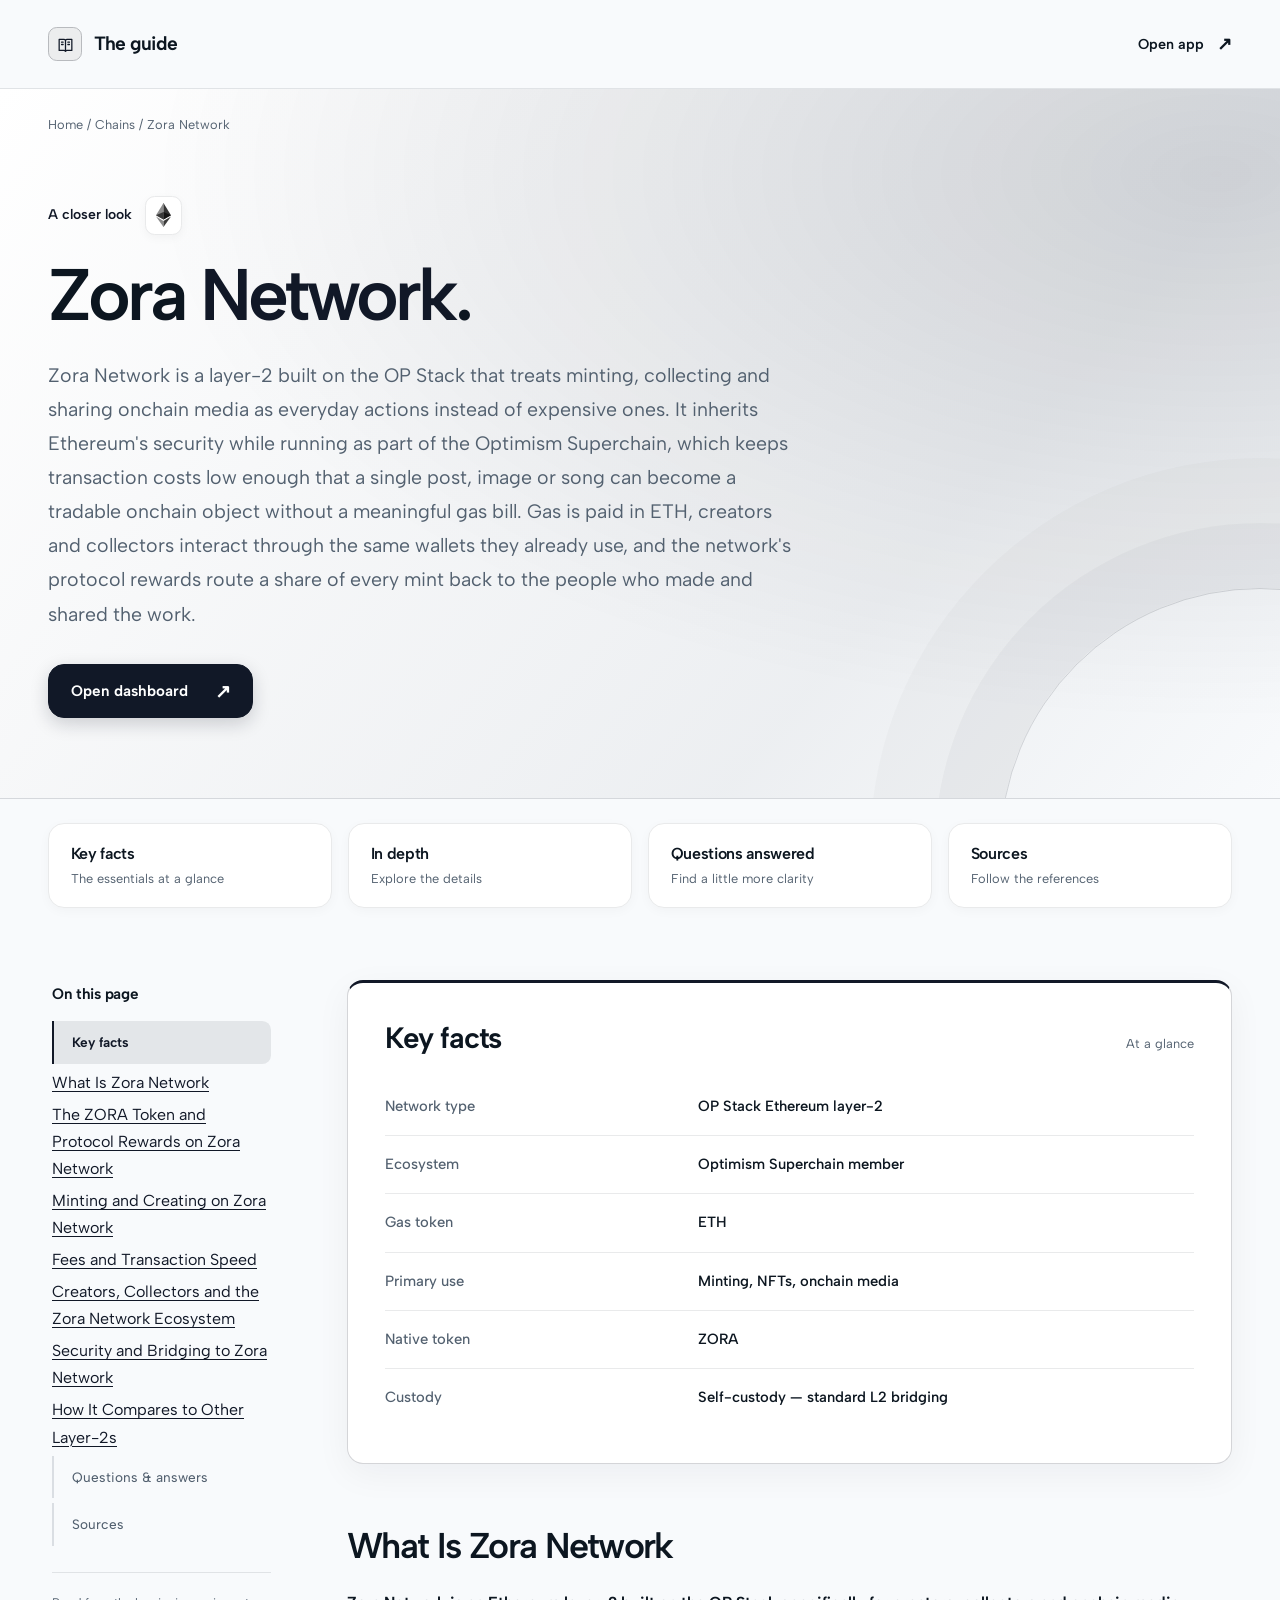
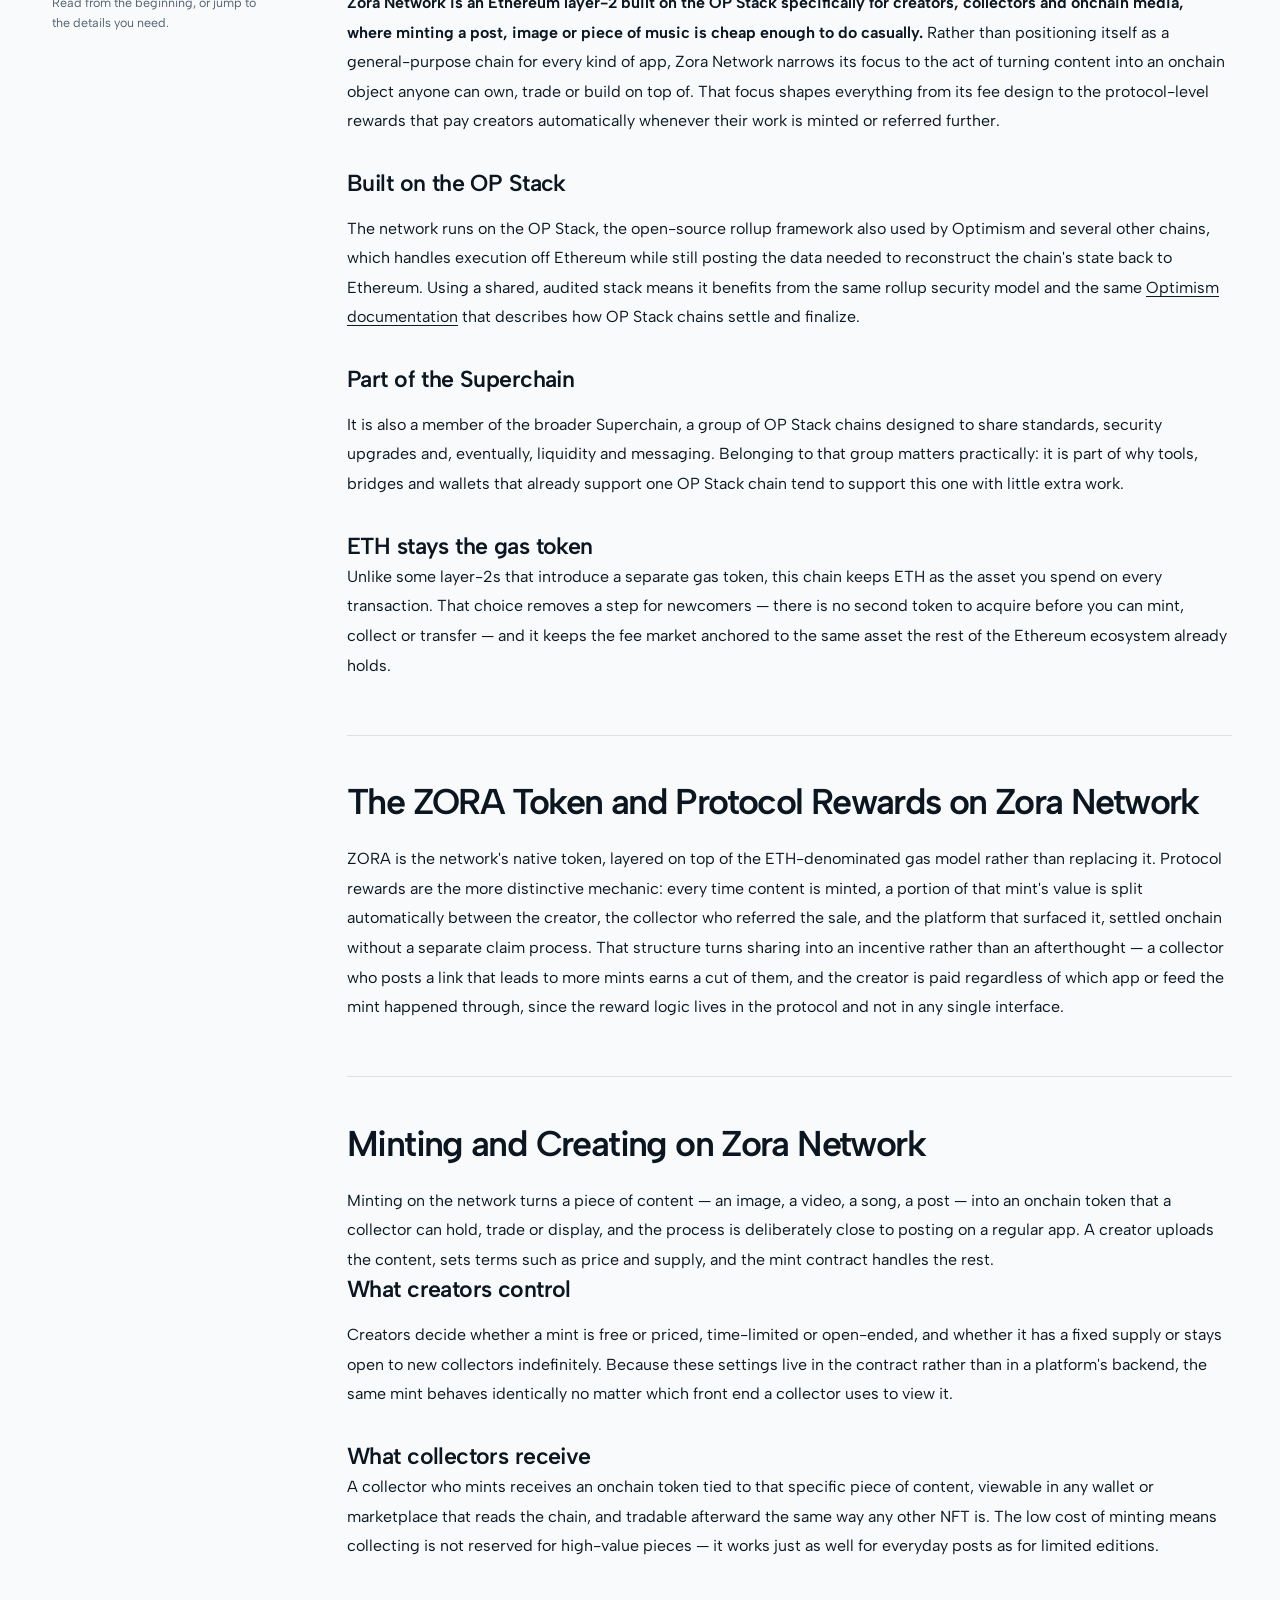
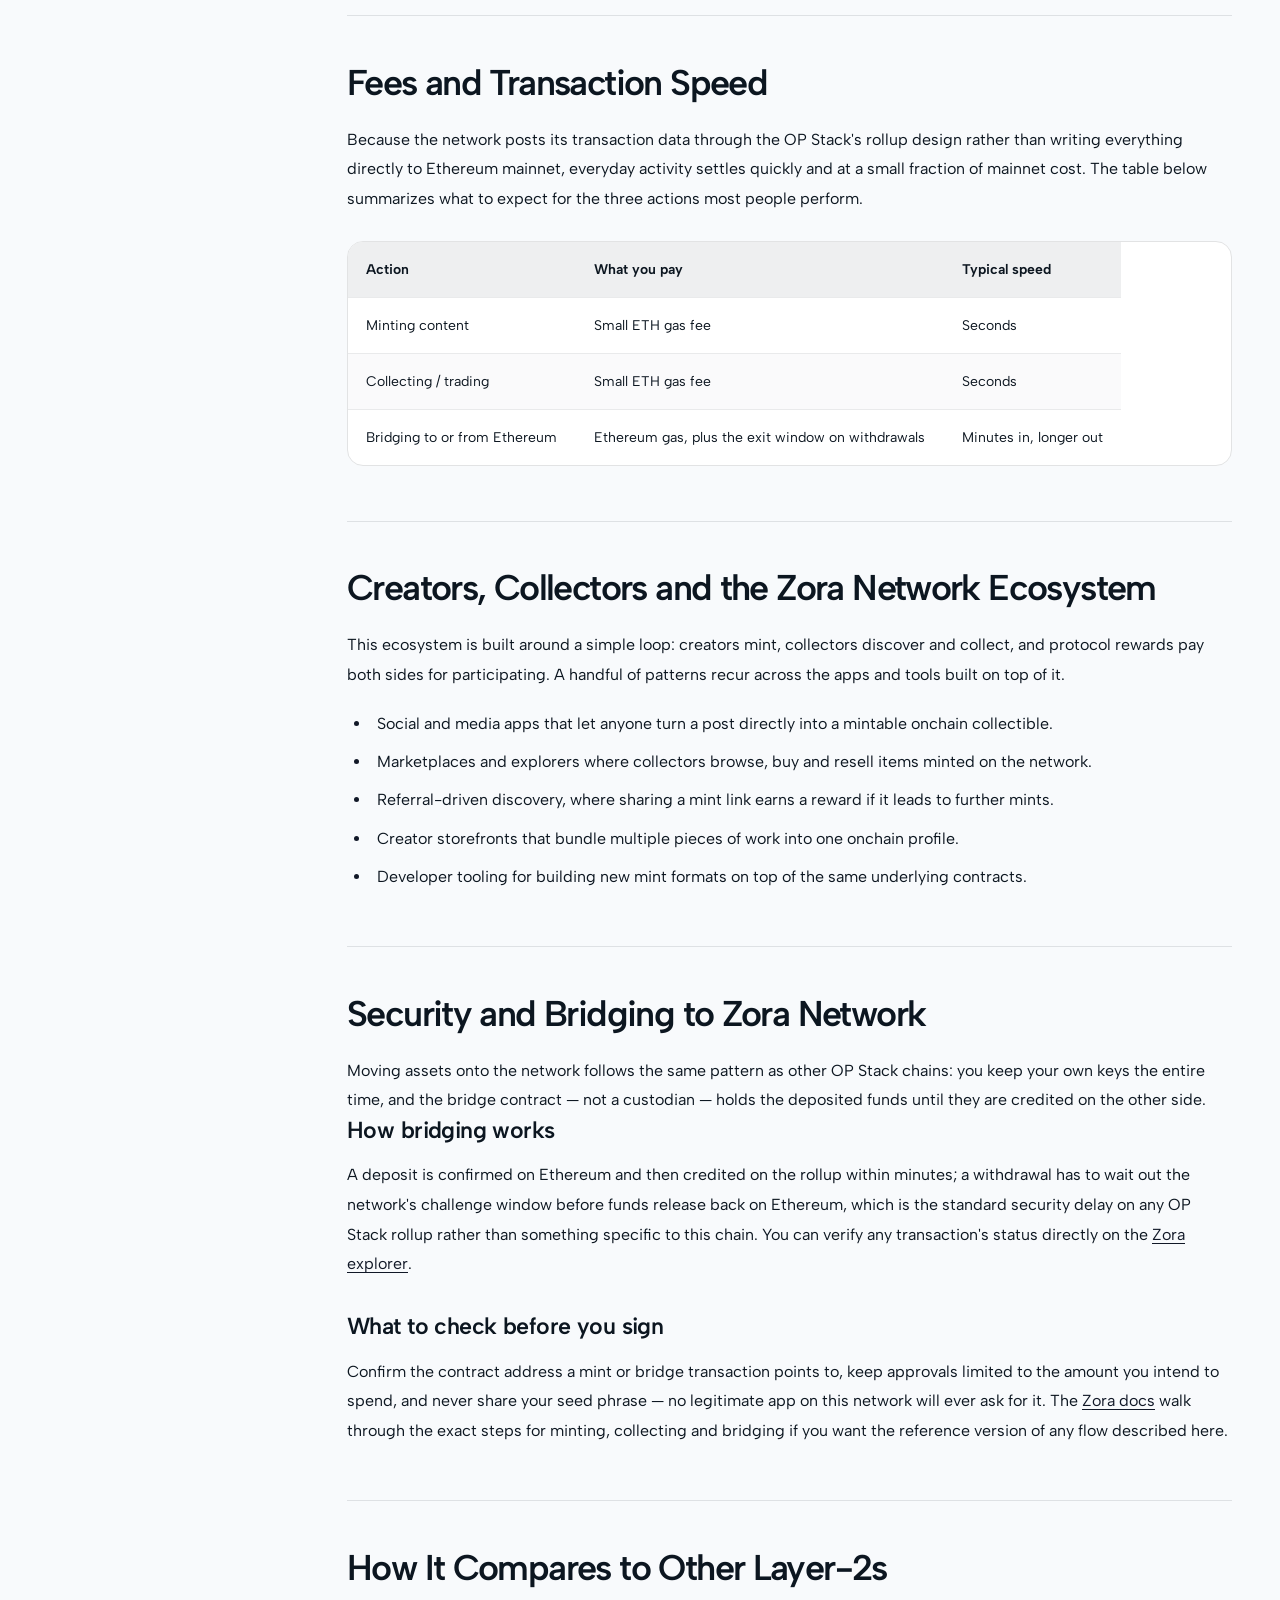
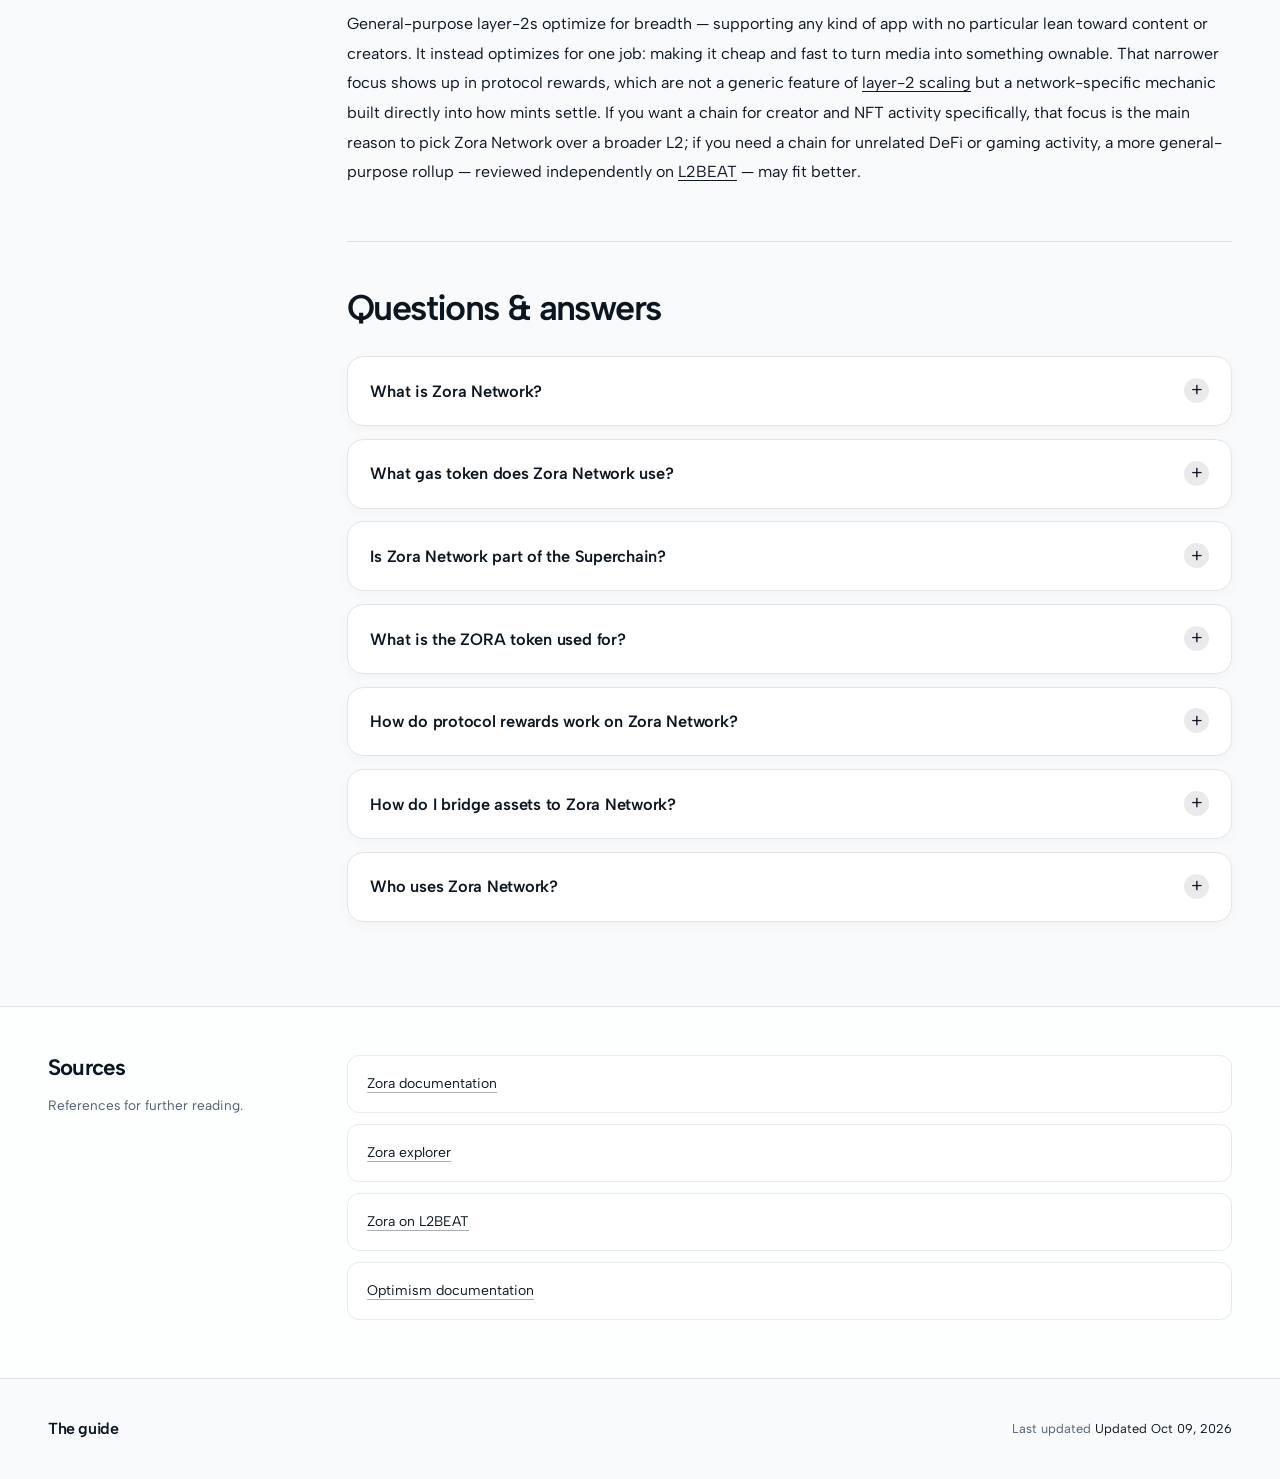
==== commit 3a0bcf71: "Chain guide redesign: rich content, inline sources, scrollspy" ====
--- a/index.html
+++ b/index.html
@@ -1,299 +1,1310 @@
 <!doctype html>
 <html lang="en">
 <head>
-  <meta charset="utf-8">
-  <meta name="viewport" content="width=device-width, initial-scale=1">
-  <title>Zora Network — The creator network for onchain media</title>
-  <meta name="description" content="Zora Network is an Ethereum Layer 2 built with the OP Stack for bringing media and creator activity onchain.">
-  <meta name="robots" content="index,follow,max-snippet:-1,max-image-preview:large,max-video-preview:-1">
-  <meta name="theme-color" content="#eef0f3">
-  <link rel="canonical" href="https://zora-network.github.io/">
-  <link rel="icon" type="image/png" href="favicon.png">
-  <link rel="prefetch" href="dashboard/index.html">
-  <link rel="preconnect" href="https://defillama.com/" crossorigin>
-  <link rel="preconnect" href="https://coins.llama.fi" crossorigin>
-  <meta property="og:type" content="website"><meta property="og:url" content="https://zora-network.github.io/">
-  <meta property="og:title" content="Zora Network — The creator network for onchain media">
-  <meta property="og:description" content="Zora Network is an Ethereum Layer 2 built with the OP Stack for bringing media and creator activity onchain.">
-  <meta property="og:site_name" content="Zora Network dashboard"><meta property="og:image" content="https://zora-network.github.io/og-cover.png">
-  <meta name="twitter:card" content="summary_large_image"><meta name="twitter:title" content="Zora Network — The creator network for onchain media"><meta name="twitter:description" content="Zora Network is an Ethereum Layer 2 built with the OP Stack for bringing media and creator activity onchain."><meta name="twitter:image" content="https://zora-network.github.io/og-cover.png">
-  <script type="application/ld+json">
-  {
-    "@context":"https://schema.org",
-    "@graph":[
-      {"@type":"WebSite","@id":"https://zora-network.github.io/#website","url":"https://zora-network.github.io/","name":"Zora Network dashboard","inLanguage":"en-US"},
-      {"@type":"Thing","@id":"https://zora-network.github.io/#brand","name":"Zora Network",
-       "description":"Zora Network is an Ethereum Layer 2 built with the OP Stack for bringing media and creator activity onchain.",
-       "sameAs":["https://zora.co/", "https://docs.zora.co/", "https://github.com/ourzora", "https://x.com/zora"]},
-      {"@type":"WebPage","@id":"https://zora-network.github.io/#webpage","url":"https://zora-network.github.io/","name":"Zora Network \u2014 The creator network for onchain media","description":"Zora Network is an Ethereum Layer 2 built with the OP Stack for bringing media and creator activity onchain.","isPartOf":{"@id":"https://zora-network.github.io/#website"},"about":{"@id":"https://zora-network.github.io/#brand"},"mainEntity":{"@id":"https://zora-network.github.io/#brand"},"inLanguage":"en-US","mentions":[{"@type":"Thing","name":"Ethereum Layer 2","sameAs":"https://ethereum.org/layer-2/"},{"@type":"Thing","name":"OP Stack","sameAs":"https://docs.optimism.io/op-stack/protocol/getting-started"}]},
-      {"@type":"ItemList","@id":"https://zora-network.github.io/#resources","name":"Zora Network \u2014 resources & references","itemListElement":[{"@type":"ListItem","position":1,"name":"Official Zora Site","url":"https://zora.co/"},{"@type":"ListItem","position":2,"name":"Developer Docs","url":"https://docs.zora.co/"},{"@type":"ListItem","position":3,"name":"L2BEAT Profile","url":"https://l2beat.com/scaling/projects/zora/"},{"@type":"ListItem","position":4,"name":"GitHub Organization","url":"https://github.com/ourzora"},{"@type":"ListItem","position":5,"name":"DeFiLlama Zora","url":"https://defillama.com/chain/zora"},{"@type":"ListItem","position":6,"name":"Zora Explorer","url":"https://explorer.zora.energy/"},{"@type":"ListItem","position":7,"name":"Bridged Assets","url":"https://defillama.com/bridged/zora"},{"@type":"ListItem","position":8,"name":"Chainlist Profile","url":"https://chainlist.org/chain/7777777"},{"@type":"ListItem","position":9,"name":"Zora Bridge","url":"https://bridge.zora.energy/"},{"@type":"ListItem","position":10,"name":"Zora Protocol","url":"https://github.com/ourzora/zora-protocol"},{"@type":"ListItem","position":11,"name":"Network Subgraph","url":"https://github.com/ourzora/zora-network-subgraph"},{"@type":"ListItem","position":12,"name":"Superchain Registry","url":"https://github.com/ethereum-optimism/superchain-registry"},{"@type":"ListItem","position":13,"name":"Official Status Guide","url":"https://support.zora.co/en/articles/3084481"},{"@type":"ListItem","position":14,"name":"Terms of Service","url":"https://support.zora.co/en/articles/6171073"},{"@type":"ListItem","position":15,"name":"Verified Contracts","url":"https://explorer.zora.energy/verified-contracts"},{"@type":"ListItem","position":16,"name":"ZORA Token Audit","url":"https://github.com/ourzora/zora-token/blob/main/audit/Zora%20Token%20-%20Zellic%20Audit%20Report.pdf"}]}
-    ]
-  }
-  </script>
-  <style>
-:root{
-  --bg:#eef0f3; --bg-2:#e7eaef; --panel:#ffffff; --field:#f1f3f7; --field-2:#e9edf2;
-  --ink:#151a21; --text:#414954; --muted:#6a727d; --faint:#9aa2ad;
-  --line:rgba(20,26,33,.09); --line-2:rgba(20,26,33,.14);
-  --accent:#5B6CFF; --accent-ink:#242d6c; --accent-soft:rgba(91,108,255,0.13); --accent-glow:rgba(91,108,255,0.3);
-  --cta:#171a20; --cta-hover:#0a0c10; --cta-ink:#ffffff;
-  --shadow-card:0 1px 0 rgba(20,26,33,.02), 0 40px 80px -42px rgba(24,32,48,.40), 0 14px 30px -22px rgba(24,32,48,.24);
-  --shadow-pop:0 24px 60px -26px rgba(24,32,48,.38), 0 8px 20px -12px rgba(24,32,48,.22);
-  --mono: ui-monospace, "SF Mono", SFMono-Regular, Menlo, Consolas, monospace;
-  --font: Inter, ui-sans-serif, system-ui, -apple-system, "Segoe UI", Roboto, sans-serif;
-  --ease: cubic-bezier(0.22, 0.7, 0.24, 1);
-  color-scheme: light;
-}
-html[data-theme="dark"]{
-  --bg:#0b0e13; --bg-2:#0e131b; --panel:#141a24; --field:#1b2230; --field-2:#232c3d;
-  --ink:#e9eef7; --text:#bcc5d6; --muted:#8b95a8; --faint:#606a7e;
-  --line:rgba(226,234,250,.10); --line-2:rgba(226,234,250,.18);
-  --accent:#8895ff; --accent-ink:#adb5ff; --accent-soft:rgba(136,149,255,0.16); --accent-glow:rgba(136,149,255,0.34);
-  --cta:#8895ff; --cta-hover:#7480db; --cta-ink:#12161c;
-  --shadow-card:0 30px 70px -34px rgba(0,0,0,.66), 0 6px 18px -10px rgba(0,0,0,.5);
-  --shadow-pop:0 24px 60px -26px rgba(0,0,0,.7);
-  color-scheme: dark;
-}
-*{ box-sizing:border-box; }
-html{ height:100%; scroll-behavior:smooth; }
-@media (prefers-reduced-motion: reduce){ html{ scroll-behavior:auto; } }
-body{ margin:0; min-width:320px; height:100%; overflow:hidden; color:var(--text); background:var(--bg); font-family:var(--font); font-size:15px; line-height:1.55; -webkit-font-smoothing:antialiased; text-rendering:optimizeLegibility; }
-a{ color:inherit; text-decoration:none; }
-button{ font:inherit; color:inherit; background:none; border:none; cursor:pointer; }
-img{ display:block; max-width:100%; }
-h1,h2,h3,p{ margin:0; }
-a:focus-visible, button:focus-visible, summary:focus-visible{ outline:2px solid var(--accent); outline-offset:3px; border-radius:10px; }
-.skip{ position:absolute; left:-999px; }
-.skip:focus{ left:12px; top:12px; z-index:120; padding:9px 15px; border-radius:10px; background:var(--cta); color:var(--cta-ink); font-weight:750; }
-.bg{ position:fixed; inset:0; z-index:0; pointer-events:none; overflow:hidden; background:
-  radial-gradient(1100px 700px at 82% 116%, var(--bg-2), transparent 60%),
-  radial-gradient(900px 620px at -6% -8%, var(--bg-2), transparent 58%); }
-.bg::before{ content:""; position:absolute; right:-14%; bottom:-30%; width:min(92vw,940px); aspect-ratio:1; border-radius:50%;
-  background:repeating-radial-gradient(circle at center, transparent 0 86px, var(--line) 86px 87px); opacity:.5; mask:radial-gradient(circle at center, #000 62%, transparent 72%); }
-.bg::after{ content:""; position:absolute; left:-10%; top:-16%; width:min(70vw,560px); aspect-ratio:1; border-radius:50%;
-  background:repeating-radial-gradient(circle at center, transparent 0 64px, var(--line) 64px 65px); opacity:.4; mask:radial-gradient(circle at center, #000 60%, transparent 72%); }
-.topbar{ position:relative; z-index:70; flex:0 0 auto; display:flex; align-items:center; justify-content:space-between; gap:14px; padding:13px clamp(16px,3.4vw,34px);
-  background:color-mix(in srgb, var(--bg) 78%, transparent); backdrop-filter:saturate(140%) blur(12px); -webkit-backdrop-filter:saturate(140%) blur(12px); border-bottom:1px solid var(--line); }
-.tb-left{ display:flex; align-items:center; gap:12px; min-width:0; }
-.hamb{ display:grid; place-items:center; width:40px; height:40px; flex:0 0 auto; position:relative; border:1px solid var(--line-2); border-radius:12px; background:var(--panel); color:var(--ink); transition:border-color .15s var(--ease); }
-.hamb:hover{ border-color:var(--accent); }
-.hamb .bar{ position:absolute; left:11px; right:11px; height:2px; border-radius:2px; background:currentColor; transition:transform .24s var(--ease), opacity .18s var(--ease); }
-.hamb .bar:nth-child(1){ top:14px; } .hamb .bar:nth-child(2){ top:19px; } .hamb .bar:nth-child(3){ top:24px; }
-body.drawer-open .hamb .bar:nth-child(1){ transform:translateY(5px) rotate(45deg); }
-body.drawer-open .hamb .bar:nth-child(2){ opacity:0; }
-body.drawer-open .hamb .bar:nth-child(3){ transform:translateY(-5px) rotate(-45deg); }
-.brand{ display:flex; align-items:center; gap:11px; min-width:0; }
-.brand-logo{ width:34px; height:34px; flex:0 0 auto; display:grid; place-items:center; border-radius:10px; background:var(--panel); box-shadow:inset 0 0 0 1px var(--line-2); }
-.brand-logo img{ width:22px; height:22px; border-radius:50%; }
-.brand-name{ font-size:19px; font-weight:820; letter-spacing:-0.03em; color:var(--ink); line-height:1.1; white-space:nowrap; }
-.tb-right{ display:flex; align-items:center; gap:9px; }
-.theme-toggle{ display:inline-flex; align-items:center; gap:2px; padding:3px; border-radius:999px; background:var(--field); box-shadow:inset 0 0 0 1px var(--line); }
-.theme-toggle button{ display:grid; place-items:center; width:30px; height:30px; border-radius:999px; color:var(--muted); transition:color .15s var(--ease), background-color .15s var(--ease); }
-.theme-toggle button svg{ width:15px; height:15px; }
-.theme-toggle button[aria-pressed="true"]{ color:var(--ink); background:var(--panel); box-shadow:0 2px 8px -3px rgba(0,0,0,.28); }
-.btn-app{ display:inline-flex; align-items:center; gap:8px; padding:9px 15px; border-radius:11px; background:var(--panel); color:var(--ink); font-size:13.5px; font-weight:700; letter-spacing:-0.01em; box-shadow:inset 0 0 0 1px var(--line-2); transition:box-shadow .15s var(--ease), transform .15s var(--ease); white-space:nowrap; }
-.btn-app svg{ width:16px; height:16px; color:var(--muted); }
-.btn-app:hover{ box-shadow:inset 0 0 0 1px var(--accent); transform:translateY(-1px); }
-.btn-app:hover svg{ color:var(--accent-ink); }
-.scrim{ position:fixed; inset:0; z-index:80; background:rgba(10,14,17,.42); opacity:0; visibility:hidden; transition:opacity .28s var(--ease), visibility .28s var(--ease); }
-body.drawer-open .scrim{ opacity:1; visibility:visible; }
-.drawer{ position:fixed; z-index:90; top:0; left:0; height:100dvh; width:300px; max-width:86vw; display:flex; flex-direction:column; padding:16px 14px 16px; background:var(--panel); border-right:1px solid var(--line); box-shadow:var(--shadow-pop);
-  transform:translateX(-104%); transition:transform .3s var(--ease); overflow-y:auto; }
-body.drawer-open .drawer{ transform:translateX(0); }
-.drawer-head{ display:flex; align-items:center; justify-content:space-between; gap:10px; padding:2px 6px 8px; }
-.drawer-head .brand-name{ font-size:15px; }
-.drawer-close{ display:grid; place-items:center; width:34px; height:34px; border-radius:10px; color:var(--muted); }
-.drawer-close:hover{ color:var(--ink); background:var(--field); }
-.drawer-close svg{ width:17px; height:17px; }
-.nav-label{ margin:15px 12px 6px; font-size:10px; font-weight:750; letter-spacing:0.15em; text-transform:uppercase; color:var(--faint); }
-.nav-item{ display:flex; align-items:center; gap:12px; padding:9px 12px; border-radius:10px; color:var(--text); font-size:14px; font-weight:650; transition:color .15s var(--ease), background-color .15s var(--ease); }
-.nav-item .ni-ico{ width:18px; height:18px; flex:0 0 auto; color:var(--muted); }
-.nav-item.is-active{ color:var(--accent-ink); background:var(--accent-soft); }
-.nav-item.is-active .ni-ico{ color:var(--accent-ink); }
-.nav-item:hover{ color:var(--ink); background:var(--field); }
-.nav-group{ border-radius:10px; }
-.nav-group summary{ display:flex; align-items:center; gap:12px; padding:9px 12px; border-radius:10px; color:var(--text); font-size:14px; font-weight:650; cursor:pointer; list-style:none; transition:color .15s var(--ease), background-color .15s var(--ease); }
-.nav-group summary::-webkit-details-marker{ display:none; }
-.nav-group summary .ni-ico{ width:18px; height:18px; flex:0 0 auto; color:var(--muted); }
-.nav-group summary .chev{ width:15px; height:15px; margin-left:auto; color:var(--faint); transition:transform .2s var(--ease); }
-.nav-group summary:hover{ color:var(--ink); background:var(--field); }
-.nav-group[open] summary{ color:var(--ink); }
-.nav-group[open] summary .chev{ transform:rotate(180deg); }
-.nav-sub{ display:flex; flex-direction:column; gap:1px; padding:2px 0 8px 42px; }
-.nav-sub a{ display:flex; align-items:baseline; gap:7px; padding:6px 10px; border-radius:8px; color:var(--muted); font-size:12.5px; font-weight:550; transition:color .15s var(--ease), background-color .15s var(--ease); }
-.nav-sub a small{ color:var(--faint); font-size:10.5px; font-weight:500; }
-.nav-sub a:hover{ color:var(--accent-ink); background:var(--field); }
-.drawer-foot{ margin-top:auto; padding-top:13px; border-top:1px solid var(--line); }
-.disclose{ margin:8px 8px 0; font-size:11px; line-height:1.5; color:var(--muted); }
-.disclose strong{ color:var(--text); font-weight:750; }
-.fine{ margin:6px 8px 0; font-size:10.5px; line-height:1.45; color:var(--faint); }
-.app{ height:100dvh; display:flex; flex-direction:column; overflow:hidden; position:relative; z-index:1; }
-.wrap{ flex:1 1 auto; min-height:0; display:grid; place-items:center; overflow:hidden; }
-.stage{ width:100%; max-width:560px; max-height:100%; margin-inline:auto; padding:clamp(14px,3vh,36px) clamp(16px,3.4vw,26px); display:flex; flex-direction:column; align-items:center; text-align:center; }
-.lead{ margin:0 0 clamp(13px,2.2vh,20px); max-width:24ch; font-size:clamp(19px,2.5vw,27px); line-height:1.16; letter-spacing:-0.025em; font-weight:750; color:var(--ink); }
-.lead .hl{ color:var(--accent-ink); }
-.hero-chips{ display:flex; flex-wrap:wrap; justify-content:center; gap:9px; margin-top:clamp(13px,2.2vh,18px); }
-.hchip{ display:inline-flex; align-items:baseline; gap:7px; padding:8px 13px; border-radius:12px; background:var(--panel); box-shadow:inset 0 0 0 1px var(--line); font-size:12px; font-weight:600; color:var(--muted); transition:box-shadow .15s var(--ease), color .15s var(--ease); }
-.hchip b{ color:var(--ink); font-family:var(--mono); font-size:12.5px; font-weight:650; font-variant-numeric:tabular-nums; }
-.hchip .ext{ color:var(--faint); font-size:10px; }
-a.hchip:hover{ box-shadow:inset 0 0 0 1px var(--accent); color:var(--text); }
-a.hchip:hover .ext{ color:var(--accent-ink); }
-.swap-card{ position:relative; width:min(480px,100%); border-radius:28px; background:var(--panel); padding:clamp(20px,4vw,30px); text-align:left; box-shadow:var(--shadow-card); }
-.card-head{ display:flex; align-items:center; justify-content:space-between; margin:2px 4px 17px; }
-.card-title{ font-size:15px; font-weight:800; letter-spacing:-0.02em; color:var(--ink); }
-.badge{ display:inline-flex; align-items:center; gap:6px; padding:5px 11px; border-radius:999px; color:var(--accent-ink); background:var(--accent-soft); font-size:10px; font-weight:750; letter-spacing:0.07em; text-transform:uppercase; }
-.badge i{ width:6px; height:6px; border-radius:50%; background:var(--accent); }
-.field{ position:relative; padding:17px 18px 18px; border-radius:19px; background:var(--field); }
-.field + .field{ margin-top:6px; }
-.field-top{ display:flex; align-items:center; justify-content:space-between; }
-.field-label{ font-size:12px; font-weight:600; color:var(--muted); }
-.field-bal{ font-size:11px; font-weight:600; color:var(--faint); }
-.field-row{ display:flex; align-items:center; justify-content:space-between; gap:12px; margin-top:11px; min-width:0; }
-.amount{ min-width:0; }
-.amount b{ display:block; font-size:clamp(29px,5vw,38px); font-weight:750; line-height:1; letter-spacing:-0.02em; color:var(--ink); font-variant-numeric:tabular-nums; }
-.amount span{ display:block; margin-top:6px; font-size:11px; font-weight:600; color:var(--faint); }
-.token-pill{ display:inline-flex; align-items:center; gap:10px; flex:0 0 auto; padding:7px 12px 7px 8px; border-radius:999px; background:var(--panel); box-shadow:0 4px 14px -8px rgba(0,0,0,.4), inset 0 0 0 1px var(--line); transition:box-shadow .15s var(--ease); }
-.token-pill:hover{ box-shadow:0 6px 18px -8px rgba(0,0,0,.42), inset 0 0 0 1px var(--line-2); }
-.token-pill img{ width:26px; height:26px; flex:0 0 auto; border-radius:50%; }
-.token-meta{ display:flex; flex-direction:column; line-height:1.05; min-width:0; }
-.token-meta small{ font-size:9.5px; font-weight:600; letter-spacing:0.06em; text-transform:uppercase; color:var(--faint); }
-.token-meta b{ font-size:15px; font-weight:800; letter-spacing:-0.01em; color:var(--ink); white-space:nowrap; }
-.token-pill .chev{ width:14px; height:14px; flex:0 0 auto; color:var(--faint); }
-.reverse{ position:relative; z-index:2; display:grid; place-items:center; width:40px; height:40px; margin:-14px auto; border:4px solid var(--panel); border-radius:13px; background:var(--field-2); color:var(--muted); box-shadow:0 6px 16px -8px rgba(0,0,0,.4); transition:transform .28s var(--ease), color .15s var(--ease), background-color .15s var(--ease); }
-.reverse svg{ width:16px; height:16px; }
-.reverse:hover{ color:var(--cta-ink); background:var(--accent); transform:rotate(180deg); }
-.details-btn{ display:flex; align-items:center; justify-content:center; gap:8px; width:100%; margin-top:12px; padding:12px; border-radius:14px; background:var(--field); color:var(--muted); font-size:12px; font-weight:750; letter-spacing:0.06em; text-transform:uppercase; transition:color .15s var(--ease), background-color .15s var(--ease); }
-.details-btn svg{ width:14px; height:14px; transition:transform .2s var(--ease); }
-.details-btn:hover{ color:var(--ink); }
-.details-btn[aria-expanded="true"] svg{ transform:rotate(180deg); }
-.details{ overflow:hidden; max-height:0; opacity:0; transition:max-height .3s var(--ease), opacity .22s var(--ease), margin .3s var(--ease); }
-.details.open{ max-height:280px; opacity:1; margin-top:6px; }
-.d-row{ display:flex; align-items:center; justify-content:space-between; gap:12px; padding:11px 8px; border-bottom:1px solid var(--line); }
-.d-row:last-child{ border-bottom:0; }
-.d-row span{ font-size:12.5px; font-weight:600; color:var(--muted); }
-.d-row b{ font-size:12.5px; font-weight:700; color:var(--text); }
-.d-row b.ok{ color:var(--accent-ink); }
-.d-row b.mono{ font-family:var(--mono); font-size:11px; }
-.cta{ display:flex; align-items:center; justify-content:center; gap:8px; margin-top:12px; padding:16px; border-radius:16px; background:var(--cta); color:var(--cta-ink); font-size:15px; font-weight:800; letter-spacing:0.03em; text-transform:uppercase; box-shadow:0 16px 34px -16px rgba(0,0,0,.5); transition:background-color .15s var(--ease), transform .15s var(--ease); }
-.cta svg{ width:16px; height:16px; }
-.cta:hover{ background:var(--cta-hover); transform:translateY(-1px); }
-.card-note{ margin:13px 4px 0; font-size:11px; line-height:1.5; color:var(--faint); text-align:center; }
-.card-note a{ color:var(--muted); text-decoration:underline; text-decoration-color:var(--line-2); text-underline-offset:2px; }
-.card-note a:hover{ color:var(--accent-ink); }
-@media (max-width:560px){
-  .brand-name{ font-size:16px; } .btn-app span{ display:none; } .btn-app{ padding:9px 11px; }
-  .stage{ padding:12px 16px; }
-  .lead{ font-size:clamp(18px,5.5vw,24px); margin-bottom:14px; }
-  .swap-card{ padding:18px; } .field{ padding:14px 15px 15px; } .amount b{ font-size:29px; }
-  .hero-chips{ margin-top:12px; }
-}
-@media (max-height:700px){ .lead{ font-size:clamp(17px,4.5vw,21px); margin-bottom:10px; } .hero-chips{ display:none; } }
-@media (max-height:600px){ .field{ padding:12px 15px 13px; } .amount b{ font-size:26px; } .details-btn{ margin-top:8px; padding:9px; } .cta{ padding:14px; margin-top:8px; } }
-@media (prefers-reduced-motion: reduce){ *{ transition:none !important; } }
-.stage.is-hero{ max-width:780px; }
-.hero{ display:flex; flex-direction:column; align-items:center; text-align:center; }
-.hero-h2{ margin:0; max-width:17ch; font-size:clamp(31px,5.8vw,56px); line-height:1.04; letter-spacing:-0.035em; font-weight:830; color:var(--ink); }
-.hero-h2 .hl{ color:var(--accent-ink); }
-.hero-sub{ margin:clamp(16px,2.8vh,23px) auto 0; max-width:54ch; font-size:clamp(15px,1.65vw,18px); line-height:1.58; color:var(--muted); font-weight:450; }
-.hero-cta{ display:flex; flex-wrap:wrap; align-items:center; justify-content:center; gap:12px; margin-top:clamp(22px,3.6vh,32px); }
-.hero-cta .cta{ margin-top:0; text-transform:none; letter-spacing:0.005em; padding:15px 26px; font-size:15px; border-radius:14px; }
-.hero-cta .cta-ghost{ background:var(--panel); color:var(--ink); box-shadow:inset 0 0 0 1px var(--line-2); }
-.hero-cta .cta-ghost:hover{ background:var(--field); box-shadow:inset 0 0 0 1px var(--accent); transform:translateY(-1px); }
-@media (max-width:560px){ .hero-cta{ flex-direction:column; width:100%; max-width:340px; } .hero-cta .cta{ width:100%; } }
-@media (max-height:640px){ .hero-sub{ font-size:14px; margin-top:12px; } .hero-chips{ display:none; } }
-  </style>
-  <script>document.documentElement.classList.add('js')</script>
+<meta charset="utf-8">
+<meta name="viewport" content="width=device-width, initial-scale=1">
+<title>Zora Network — The Onchain Media L2 Explained</title>
+<meta name="description" content="Zora Network is an OP Stack Ethereum layer-2 built for creators, NFTs and onchain media. Learn how minting, ETH gas, protocol rewards and the ZORA token work together.">
+<link rel="canonical" href="https://zora-network.github.io/">
+<meta property="og:type" content="article">
+<meta property="og:title" content="Zora Network">
+<meta property="og:url" content="https://zora-network.github.io/">
+<meta property="og:image" content="https://zora-network.github.io/og.png">
+<meta name="twitter:card" content="summary_large_image">
+<meta name="twitter:title" content="Zora Network">
+<link rel="preconnect" href="https://fonts.googleapis.com"><link rel="preconnect" href="https://fonts.gstatic.com" crossorigin><link rel="stylesheet" href="https://fonts.googleapis.com/css2?family=Albert+Sans:wght@400;500;600;700&family=Albert+Sans:wght@500;600;700&display=swap">
+<script type="application/ld+json">{"@context": "https://schema.org", "@graph": [{"@type": "WebSite", "@id": "https://zora-network.github.io/#website", "url": "https://zora-network.github.io/", "name": "Zora Network — The Onchain Media L2 Explained"}, {"@type": "WebPage", "@id": "https://zora-network.github.io/#webpage", "url": "https://zora-network.github.io/", "name": "Zora Network — The Onchain Media L2 Explained", "isPartOf": {"@id": "https://zora-network.github.io/#website"}, "description": "Zora Network is an OP Stack Ethereum layer-2 built for creators, NFTs and onchain media. Learn how minting, ETH gas, protocol rewards and the ZORA token work together.", "datePublished": "2026-10-09", "dateModified": "2026-10-09"}, {"@type": "SoftwareApplication", "name": "Zora Network", "applicationCategory": "FinanceApplication", "operatingSystem": "Web", "offers": {"@type": "Offer", "price": "0", "priceCurrency": "USD"}}, {"@type": "BreadcrumbList", "itemListElement": [{"@type": "ListItem", "position": 1, "name": "Home", "item": "https://zora-network.github.io/"}, {"@type": "ListItem", "position": 2, "name": "Chains"}, {"@type": "ListItem", "position": 3, "name": "Zora Network"}]}, {"@type": "FAQPage", "mainEntity": [{"@type": "Question", "name": "What is Zora Network?", "acceptedAnswer": {"@type": "Answer", "text": "It is an Ethereum layer-2 built on the OP Stack and focused on creators, NFTs and onchain media, where minting content costs a small ETH fee instead of full mainnet gas."}}, {"@type": "Question", "name": "What gas token does Zora Network use?", "acceptedAnswer": {"@type": "Answer", "text": "It uses ETH for gas, the same asset used across Ethereum and most other OP Stack chains, so there is no separate gas token to acquire."}}, {"@type": "Question", "name": "Is Zora Network part of the Superchain?", "acceptedAnswer": {"@type": "Answer", "text": "Yes. It is an OP Stack chain and a member of the Superchain, the group of rollups that share standards and security upgrades with Optimism."}}, {"@type": "Question", "name": "What is the ZORA token used for?", "acceptedAnswer": {"@type": "Answer", "text": "ZORA is the network's native token. It sits alongside the ETH-denominated gas model and is distinct from protocol rewards, which pay creators and referrers automatically whenever content is minted."}}, {"@type": "Question", "name": "How do protocol rewards work on Zora Network?", "acceptedAnswer": {"@type": "Answer", "text": "Every mint splits a share of its value between the creator, the collector who referred the sale, and the platform that surfaced it, settled onchain at the moment of the mint."}}, {"@type": "Question", "name": "How do I bridge assets to Zora Network?", "acceptedAnswer": {"@type": "Answer", "text": "You deposit through the canonical bridge from Ethereum, which credits your balance within minutes; withdrawals take longer because they wait out the rollup's challenge window before releasing funds back on Ethereum."}}, {"@type": "Question", "name": "Who uses Zora Network?", "acceptedAnswer": {"@type": "Answer", "text": "Creators who want to mint media as onchain collectibles, collectors who discover and trade that work, and developers building social, marketplace or referral tools on top of the same mint contracts."}}]}]}</script>
+<style>
+:root{--bg:#F8FAFC;--surface:#FFFFFF;--text:#0C1620;--muted:#52606F;--accent:#111827;--accent-ink:#FFFFFF;--radius:16px;--display:"Albert Sans";--body:"Albert Sans"}
+*,
+*::before,
+*::after {
+  box-sizing: border-box;
+}
+html {
+  scroll-behavior: smooth;
+  scroll-padding-top: 2rem;
+  background: var(--bg);
+  -webkit-text-size-adjust: 100%;
+}
+body {
+  margin: 0;
+  min-width: 280px;
+  color: var(--text);
+  background: var(--bg);
+  font-family: var(--body);
+  font-size: 1rem;
+  font-weight: 400;
+  line-height: 1.7;
+  -webkit-font-smoothing: antialiased;
+  overflow-wrap: break-word;
+}
+::selection {
+  color: var(--accent-ink);
+  background: var(--accent);
+}
+a {
+  color: var(--accent);
+  text-decoration-thickness: .075em;
+  text-underline-offset: .2em;
+  transition: color .18s ease, background .18s ease, border-color .18s ease;
+}
+a:hover {
+  color: var(--text);
+}
+a:focus-visible,
+summary:focus-visible,
+[tabindex]:focus-visible {
+  outline: 3px solid var(--accent);
+  outline-offset: 5px;
+  border-radius: calc(var(--radius) * .35);
+}
+img,
+svg,
+video {
+  max-width: 100%;
+  vertical-align: middle;
+}
+img,
+video {
+  height: auto;
+}
+h1,
+h2,
+h3,
+h4,
+h5,
+h6 {
+  margin-top: 0;
+  color: var(--text);
+  font-family: var(--display);
+  font-weight: 650;
+  line-height: 1.2;
+  text-wrap: balance;
+}
+p,
+ul,
+ol,
+dl,
+figure,
+blockquote {
+  margin-top: 0;
+}
+[hidden] {
+  display: none !important;
+}
+.c614621 {
+  width: min(100% - 6rem, 1240px);
+  margin-inline: auto;
+}
+.c4fddb6 {
+  position: absolute;
+  z-index: 20;
+  top: 1rem;
+  left: 1rem;
+  padding: .75rem 1.15rem;
+  transform: translateY(-180%);
+  border-radius: var(--radius);
+  color: var(--accent-ink);
+  background: var(--accent);
+  font-weight: 600;
+}
+.c4fddb6:focus {
+  transform: translateY(0);
+}
+.c455d43 {
+  position: relative;
+  z-index: 1;
+  border-bottom: 1px solid color-mix(in srgb, var(--text) 10%, var(--bg));
+  background: var(--bg);
+}
+.cd0c0d4 {
+  display: flex;
+  align-items: center;
+  justify-content: space-between;
+  gap: 2rem;
+  min-height: 88px;
+  padding-block: 1rem;
+}
+.c2ecad3 {
+  display: inline-flex;
+  align-items: center;
+  gap: .75rem;
+  color: var(--text);
+  font-family: var(--display);
+  font-size: 1.2rem;
+  font-weight: 650;
+  letter-spacing: -.04em;
+}
+.c2de2c1 {
+  display: grid;
+  place-items: center;
+  width: 34px;
+  height: 34px;
+  border: 1px solid color-mix(in srgb, var(--accent) 30%, var(--surface));
+  border-radius: calc(var(--radius) * .55);
+  color: var(--accent);
+  background: color-mix(in srgb, var(--accent) 8%, var(--surface));
+}
+.c2de2c1 svg {
+  width: 19px;
+  height: 19px;
+  fill: none;
+  stroke: var(--accent);
+  stroke-width: 1.6;
+  stroke-linecap: round;
+  stroke-linejoin: round;
+}
+.cb38b63 {
+  display: inline-flex;
+  align-items: center;
+  gap: .8rem;
+  padding: .5rem 0;
+  color: var(--text);
+  font-size: .9rem;
+  font-weight: 600;
+  text-decoration: none;
+}
+.cb38b63:hover {
+  color: var(--accent);
+}
+.ca04419 {
+  position: relative;
+  isolation: isolate;
+  overflow: hidden;
+  border-bottom: 1px solid color-mix(in srgb, var(--accent) 15%, var(--bg));
+  background:
+    radial-gradient(ellipse at 95% 12%, color-mix(in srgb, var(--accent) 14%, transparent), color-mix(in srgb, var(--accent) 0%, transparent) 62%),
+    linear-gradient(130deg, var(--surface), color-mix(in srgb, var(--accent) 5%, var(--bg)) 70%, var(--bg));
+}
+.ca04419::after {
+  content: "";
+  position: absolute;
+  z-index: -1;
+  width: 520px;
+  height: 520px;
+  right: -240px;
+  bottom: -310px;
+  border: 1px solid color-mix(in srgb, var(--accent) 15%, transparent);
+  border-radius: 50%;
+  box-shadow: 0 0 0 65px color-mix(in srgb, var(--accent) 3%, transparent), 0 0 0 130px color-mix(in srgb, var(--accent) 2%, transparent);
+  pointer-events: none;
+}
+.c3e7c98 {
+  padding-block: 1.6rem 5rem;
+}
+.c2fe025 {
+  margin-bottom: 3.8rem;
+  color: var(--muted);
+  font-size: .8rem;
+  line-height: 1.6;
+}
+.ce861de {
+  display: inline;
+  color: var(--muted);
+  font-family: var(--body);
+  font-size: inherit;
+  text-decoration: none;
+}
+.ce861de a,
+a.ce861de {
+  color: var(--muted);
+  text-decoration: none;
+}
+.ce861de a:hover,
+a.ce861de:hover {
+  color: var(--accent);
+  text-decoration: underline;
+}
+.c2fe025 ol,
+.c2fe025 ul,
+ol.ce861de,
+ul.ce861de {
+  display: flex;
+  align-items: center;
+  flex-wrap: wrap;
+  gap: .45rem .7rem;
+  padding: 0;
+  margin: 0;
+  list-style: none;
+}
+.c2fe025 li {
+  display: inline;
+}
+.c2fe025 [aria-current="page"] {
+  color: var(--text);
+}
+.ca74db2 {
+  display: flex;
+  align-items: center;
+  flex-wrap: wrap;
+  gap: .8rem;
+  margin-bottom: 1.35rem;
+  color: var(--accent);
+  font-size: .875rem;
+  font-weight: 600;
+}
+.cb898b1 {
+  padding-block: .3rem;
+}
+.c245769 {
+  display: inline-flex;
+  align-items: center;
+  justify-content: center;
+  min-height: 36px;
+  max-width: 180px;
+  padding: .4rem .65rem;
+  border: 1px solid color-mix(in srgb, var(--text) 9%, var(--surface));
+  border-radius: calc(var(--radius) * .6);
+  background: var(--surface);
+  box-shadow: 0 3px 10px color-mix(in srgb, var(--text) 4%, transparent);
+  color: var(--text);
+  font-size: .8rem;
+  line-height: 1;
+}
+.c245769:empty {
+  display: none;
+}
+.c245769 img,
+.c245769 svg {
+  display: block;
+  width: auto;
+  max-width: 148px;
+  height: 24px;
+  object-fit: contain;
+}
+.ca04419 h1 {
+  max-width: 1050px;
+  margin: 0 0 1.5rem;
+  font-family: var(--display);
+  font-size: clamp(2.7rem, 5.7vw, 5.1rem);
+  font-weight: 600;
+  line-height: 1.06;
+  letter-spacing: -.055em;
+  overflow-wrap: anywhere;
+}
+.ca04419 h1 em {
+  color: var(--accent);
+  font-style: normal;
+}
+.ca04419 h1 a {
+  color: inherit;
+}
+.cef3cd4 {
+  max-width: 760px;
+  margin: 0 0 2.1rem;
+  color: var(--muted);
+  font-size: clamp(1.05rem, 1.6vw, 1.22rem);
+  line-height: 1.75;
+  text-wrap: pretty;
+}
+.ce04c2b {
+  display: inline-flex;
+  align-items: center;
+  justify-content: center;
+  gap: 1.7rem;
+  min-height: 54px;
+  padding: .85rem 1.35rem;
+  border: 1px solid var(--accent);
+  border-radius: var(--radius);
+  color: var(--accent-ink);
+  background: var(--accent);
+  box-shadow: 0 6px 18px color-mix(in srgb, var(--accent) 18%, transparent);
+  font-family: var(--body);
+  font-size: .95rem;
+  font-weight: 650;
+  line-height: 1.4;
+  text-decoration: none;
+  transition: background .2s ease, box-shadow .2s ease, transform .2s ease;
+}
+.ce04c2b:hover {
+  color: var(--accent-ink);
+  background: color-mix(in srgb, var(--accent) 92%, var(--text));
+  box-shadow: 0 9px 24px color-mix(in srgb, var(--accent) 24%, transparent);
+  transform: translateY(-2px);
+}
+.c1a705a {
+  font-family: var(--body);
+  font-size: 1.25em;
+  line-height: 1;
+}
+.c9e4f51 {
+  display: grid;
+  grid-template-columns: repeat(4, minmax(0, 1fr));
+  gap: 1rem;
+  margin-block: 1.5rem 4.5rem;
+}
+.c4d47a8 {
+  min-width: 0;
+  padding: 1.2rem 1.35rem;
+  border: 1px solid color-mix(in srgb, var(--text) 9%, var(--surface));
+  border-radius: var(--radius);
+  background: var(--surface);
+  box-shadow: 0 3px 12px color-mix(in srgb, var(--text) 3%, transparent);
+}
+.c4d47a8 strong {
+  display: block;
+  margin-bottom: .2rem;
+  color: var(--text);
+  font-family: var(--display);
+  font-size: 1rem;
+  font-weight: 600;
+  line-height: 1.4;
+  letter-spacing: -.02em;
+}
+.c4d47a8 span {
+  display: block;
+  color: var(--muted);
+  font-size: .8rem;
+  line-height: 1.5;
+}
+.c0ad28d {
+  display: grid;
+  grid-template-columns: 235px minmax(0, 1fr);
+  align-items: start;
+  gap: clamp(2.5rem, 5vw, 5rem);
+  padding-bottom: 4.5rem;
+}
+.c71a641 {
+  position: sticky;
+  top: 2rem;
+  min-width: 0;
+  max-height: calc(100dvh - 4rem);
+  overflow-y: auto;
+  overscroll-behavior: contain;
+  scrollbar-width: thin;
+  scrollbar-color: color-mix(in srgb, var(--muted) 35%, var(--surface)) var(--surface);
+  padding: .3rem .75rem 1rem .25rem;
+}
+.cea605e {
+  margin: 0 0 1.1rem;
+  color: var(--text);
+  font-family: var(--display);
+  font-size: .95rem;
+  font-weight: 650;
+  letter-spacing: -.02em;
+}
+.c4e3b97 {
+  display: grid;
+  gap: .3rem;
+  margin: 0;
+  padding: 0;
+  list-style: none;
+}
+.c4e3b97 li {
+  min-width: 0;
+  margin: 0;
+  padding: 0;
+}
+.cd9bb42 {
+  position: relative;
+  display: block;
+  padding: .7rem .9rem .7rem 1.1rem;
+  border-inline-start: 2px solid color-mix(in srgb, var(--muted) 18%, var(--bg));
+  border-radius: 0 calc(var(--radius) * .55) calc(var(--radius) * .55) 0;
+  color: var(--muted);
+  font-family: var(--body);
+  font-size: .85rem;
+  font-weight: 450;
+  line-height: 1.5;
+  text-decoration: none;
+  overflow-wrap: anywhere;
+}
+.cd9bb42:hover {
+  border-inline-start-color: color-mix(in srgb, var(--accent) 45%, var(--bg));
+  color: var(--text);
+  background: color-mix(in srgb, var(--accent) 5%, var(--bg));
+}
+.cd9bb42[aria-current="location"] {
+  border-inline-start-color: var(--accent);
+  color: var(--accent);
+  background: color-mix(in srgb, var(--accent) 9%, var(--bg));
+  font-weight: 650;
+}
+.c8b681a {
+  margin: 1.65rem 0 0;
+  padding: 1.2rem 0 0;
+  border-top: 1px solid color-mix(in srgb, var(--text) 10%, var(--bg));
+  color: var(--muted);
+  font-size: .78rem;
+  line-height: 1.65;
+}
+.c19ea65 {
+  min-width: 0;
+}
+.c091f17 {
+  padding: clamp(1.3rem, 3vw, 2.3rem);
+  margin-bottom: 3.75rem;
+  border: 1px solid color-mix(in srgb, var(--accent) 18%, var(--surface));
+  border-top: 3px solid var(--accent);
+  border-radius: var(--radius);
+  background: var(--surface);
+  box-shadow: 0 10px 35px color-mix(in srgb, var(--text) 5%, transparent);
+  scroll-margin-top: 2rem;
+}
+.c6fc3c4 {
+  display: flex;
+  align-items: baseline;
+  flex-wrap: wrap;
+  gap: .5rem 1.5rem;
+  justify-content: space-between;
+  margin-bottom: 1.4rem;
+}
+.c6fc3c4 h2 {
+  margin: 0;
+  font-size: clamp(1.45rem, 2.3vw, 1.85rem);
+  letter-spacing: -.04em;
+}
+.c6fc3c4 p {
+  margin: 0;
+  color: var(--muted);
+  font-size: .8rem;
+}
+.cb63580 {
+  min-width: 0;
+  overflow-x: auto;
+  scrollbar-width: thin;
+  scrollbar-color: var(--muted) var(--surface);
+}
+.c5745c6 {
+  width: 100%;
+  border-collapse: collapse;
+  color: var(--text);
+  font-family: var(--body);
+  font-size: .925rem;
+  line-height: 1.6;
+  text-align: left;
+}
+.c5745c6 caption {
+  padding: 0 0 1rem;
+  color: var(--muted);
+  font-size: .85rem;
+  text-align: left;
+}
+.c5745c6 th,
+.c5745c6 td {
+  padding: 1.05rem .85rem;
+  border-bottom: 1px solid color-mix(in srgb, var(--text) 9%, var(--surface));
+  vertical-align: top;
+  overflow-wrap: anywhere;
+}
+.c5745c6 th {
+  width: 37%;
+  color: var(--muted);
+  font-weight: 500;
+}
+.c5745c6 thead th {
+  color: var(--text);
+  background: color-mix(in srgb, var(--accent) 5%, var(--surface));
+  font-weight: 650;
+}
+.c5745c6 td {
+  font-weight: 550;
+}
+.c5745c6 tr > :first-child {
+  padding-left: 0;
+}
+.c5745c6 tr > :last-child {
+  padding-right: 0;
+}
+.c5745c6 tbody:last-child tr:last-child > *,
+.c5745c6 > tr:last-child > * {
+  border-bottom: 0;
+}
+.c5745c6 td p:last-child,
+.c5745c6 th p:last-child {
+  margin-bottom: 0;
+}
+.c05a67a {
+  min-width: 0;
+}
+.c94d82f {
+  min-width: 0;
+  margin: 0 0 3.4rem;
+  scroll-margin-top: 2rem;
+}
+.c94d82f + .c94d82f {
+  padding-top: 2.8rem;
+  border-top: 1px solid color-mix(in srgb, var(--text) 11%, var(--bg));
+}
+.ca22357 {
+  margin: 0 0 1.25rem;
+  color: var(--text);
+  font-family: var(--display);
+  font-size: clamp(1.65rem, 2.8vw, 2.35rem);
+  font-weight: 600;
+  line-height: 1.22;
+  letter-spacing: -.045em;
+}
+.cfbc884 {
+  color: var(--text);
+  font-family: var(--body);
+  font-size: 1rem;
+  line-height: 1.85;
+  overflow-wrap: anywhere;
+}
+.cfbc884 > :last-child {
+  margin-bottom: 0;
+}
+.cfbc884 p {
+  margin: 0 0 1.3rem;
+  text-wrap: pretty;
+}
+.cfbc884 h3 {
+  margin: 2rem 0 .9rem;
+  font-size: clamp(1.2rem, 2vw, 1.45rem);
+  font-weight: 600;
+  line-height: 1.35;
+  letter-spacing: -.025em;
+}
+.cfbc884 h4,
+.cfbc884 h5,
+.cfbc884 h6 {
+  margin: 1.6rem 0 .75rem;
+  font-size: 1.075rem;
+  line-height: 1.4;
+}
+.cfbc884 h3:first-child,
+.cfbc884 h4:first-child {
+  margin-top: 0;
+}
+.cfbc884 strong,
+.cb0c41c strong {
+  color: var(--text);
+  font-weight: 650;
+}
+.cfbc884 ul,
+.cfbc884 ol,
+.cb0c41c ul,
+.cb0c41c ol {
+  margin: 1.2rem 0 1.6rem;
+  padding-left: 1.5rem;
+}
+.cfbc884 li,
+.cb0c41c li {
+  padding-left: .4rem;
+  margin-block: .55rem;
+}
+.cfbc884 li::marker,
+.cb0c41c li::marker {
+  color: var(--accent);
+  font-weight: 600;
+}
+.cfbc884 li > ul,
+.cfbc884 li > ol {
+  margin-block: .5rem;
+}
+.cfbc884 li p {
+  margin-bottom: .6rem;
+}
+.cfbc884 blockquote {
+  margin: 1.8rem 0;
+  padding: 1.3rem 1.5rem;
+  border-inline-start: 3px solid var(--accent);
+  border-radius: 0 var(--radius) var(--radius) 0;
+  background: color-mix(in srgb, var(--accent) 6%, var(--surface));
+  color: var(--text);
+  font-size: 1.05rem;
+}
+.cfbc884 blockquote > :last-child {
+  margin-bottom: 0;
+}
+.cfbc884 blockquote cite {
+  display: block;
+  margin-top: .9rem;
+  color: var(--muted);
+  font-size: .85rem;
+  font-style: normal;
+}
+.cfbc884 table {
+  display: block;
+  width: 100%;
+  max-width: 100%;
+  margin: 1.7rem 0;
+  overflow-x: auto;
+  border: 1px solid color-mix(in srgb, var(--text) 12%, var(--surface));
+  border-radius: var(--radius);
+  border-spacing: 0;
+  background: var(--surface);
+  font-family: var(--body);
+  font-size: .875rem;
+  line-height: 1.65;
+  text-align: left;
+  scrollbar-width: thin;
+  scrollbar-color: var(--muted) var(--surface);
+}
+.cfbc884 table caption {
+  padding: .9rem 1rem;
+  color: var(--muted);
+  font-size: .82rem;
+  text-align: left;
+}
+.cfbc884 th,
+.cfbc884 td {
+  min-width: 125px;
+  padding: 1rem 1.15rem;
+  border-bottom: 1px solid color-mix(in srgb, var(--text) 9%, var(--surface));
+  vertical-align: top;
+}
+.cfbc884 th {
+  color: var(--text);
+  background: color-mix(in srgb, var(--accent) 7%, var(--surface));
+  font-weight: 650;
+}
+.cfbc884 tbody tr:nth-child(even) {
+  background: color-mix(in srgb, var(--text) 2%, var(--surface));
+}
+.cfbc884 tbody:last-child tr:last-child > * {
+  border-bottom: 0;
+}
+.cfbc884 td > :last-child,
+.cfbc884 th > :last-child {
+  margin-bottom: 0;
+}
+.cfbc884 figure {
+  margin: 1.8rem 0;
+}
+.cfbc884 figure img {
+  display: block;
+  border-radius: var(--radius);
+}
+.cfbc884 figcaption {
+  margin-top: .7rem;
+  color: var(--muted);
+  font-size: .8rem;
+  line-height: 1.6;
+}
+.cfbc884 code,
+.cb0c41c code {
+  padding: .1em .35em;
+  border-radius: calc(var(--radius) * .25);
+  background: color-mix(in srgb, var(--accent) 7%, var(--surface));
+  color: var(--text);
+  font-family: var(--body);
+  font-size: .9em;
+}
+.cfbc884 pre {
+  overflow-x: auto;
+  padding: 1.2rem;
+  border: 1px solid color-mix(in srgb, var(--text) 10%, var(--surface));
+  border-radius: var(--radius);
+  background: var(--surface);
+  color: var(--text);
+  font-family: var(--body);
+  font-size: .875rem;
+  line-height: 1.7;
+}
+.cfbc884 pre code {
+  padding: 0;
+  background: var(--surface);
+}
+.cfbc884 hr {
+  margin: 2rem 0;
+  border: 0;
+  border-top: 1px solid color-mix(in srgb, var(--text) 12%, var(--bg));
+}
+.cfbc884 dt {
+  margin-top: 1.1rem;
+  color: var(--text);
+  font-weight: 650;
+}
+.cfbc884 dd {
+  margin: .4rem 0 1rem;
+  color: var(--muted);
+}
+.c9b2787 {
+  padding-top: 2.75rem;
+  border-top: 1px solid color-mix(in srgb, var(--text) 11%, var(--bg));
+  scroll-margin-top: 2rem;
+}
+.c9b2787 > .ca22357 {
+  margin-bottom: 1.65rem;
+}
+.cfaf165 {
+  margin: 0 0 .8rem;
+  border: 1px solid color-mix(in srgb, var(--text) 11%, var(--surface));
+  border-radius: var(--radius);
+  background: var(--surface);
+  box-shadow: 0 3px 12px color-mix(in srgb, var(--text) 3%, transparent);
+  overflow: clip;
+  transition: border-color .2s ease, box-shadow .2s ease;
+}
+.cfaf165:hover {
+  border-color: color-mix(in srgb, var(--accent) 35%, var(--surface));
+}
+.cfaf165[open] {
+  border-color: color-mix(in srgb, var(--accent) 35%, var(--surface));
+  box-shadow: 0 6px 20px color-mix(in srgb, var(--text) 4%, transparent);
+}
+.ca990c7 {
+  position: relative;
+  display: block;
+  padding: 1.35rem 3.8rem 1.35rem 1.4rem;
+  color: var(--text);
+  font-family: var(--display);
+  font-size: 1.025rem;
+  font-weight: 600;
+  line-height: 1.5;
+  letter-spacing: -.015em;
+  list-style: none;
+  cursor: pointer;
+}
+.ca990c7::-webkit-details-marker {
+  display: none;
+}
+.ca990c7::after {
+  content: "+";
+  position: absolute;
+  top: 1.3rem;
+  right: 1.35rem;
+  display: grid;
+  place-items: center;
+  width: 25px;
+  height: 25px;
+  border-radius: 50%;
+  background: color-mix(in srgb, var(--accent) 9%, var(--surface));
+  color: var(--accent);
+  font-family: var(--body);
+  font-size: 1.15rem;
+  font-weight: 400;
+  line-height: 1;
+}
+.cfaf165[open] > .ca990c7::after {
+  content: "−";
+}
+.cfaf165 > .ca990c7:focus-visible {
+  outline-offset: -5px;
+}
+.cb0c41c {
+  padding: 0 1.4rem 1.45rem;
+  color: var(--muted);
+  font-family: var(--body);
+  font-size: .95rem;
+  line-height: 1.8;
+}
+.cb0c41c > :first-child {
+  margin-top: 0;
+}
+.cb0c41c > :last-child {
+  margin-bottom: 0;
+}
+.cb0c41c p {
+  margin-bottom: 1rem;
+}
+.c15abe2 {
+  padding-block: 3rem 3.6rem;
+  border-top: 1px solid color-mix(in srgb, var(--text) 10%, var(--bg));
+  background: color-mix(in srgb, var(--surface) 70%, var(--bg));
+  scroll-margin-top: 2rem;
+}
+.c0dc6cb {
+  display: grid;
+  grid-template-columns: 235px minmax(0, 1fr);
+  gap: clamp(2.5rem, 5vw, 5rem);
+}
+.c25bf8f h2 {
+  margin-bottom: .7rem;
+  font-size: 1.4rem;
+  letter-spacing: -.035em;
+}
+.c25bf8f p {
+  margin: 0;
+  color: var(--muted);
+  font-size: .85rem;
+  line-height: 1.7;
+}
+.c5c661f {
+  min-width: 0;
+}
+.cff33c9 {
+  display: grid;
+  gap: .7rem;
+  margin: 0;
+  padding: 0;
+  list-style: none;
+  font-family: var(--body);
+}
+.c5cf482 {
+  display: block;
+  min-width: 0;
+  padding: 1rem 1.2rem;
+  border: 1px solid color-mix(in srgb, var(--text) 9%, var(--surface));
+  border-radius: calc(var(--radius) * .75);
+  background: var(--surface);
+  color: var(--muted);
+  font-family: var(--body);
+  font-size: .875rem;
+  line-height: 1.7;
+  overflow-wrap: anywhere;
+}
+.c5cf482 a,
+a.c5cf482 {
+  color: var(--text);
+  text-decoration-color: color-mix(in srgb, var(--accent) 35%, var(--surface));
+  text-underline-offset: .25em;
+}
+.c5cf482 a:hover,
+a.c5cf482:hover {
+  color: var(--accent);
+  text-decoration-color: var(--accent);
+}
+.c5cf482 p {
+  margin: .4rem 0 0;
+}
+.c5cf482 small {
+  color: var(--muted);
+  font-size: .8rem;
+}
+.cab676a {
+  border-top: 1px solid color-mix(in srgb, var(--text) 10%, var(--bg));
+  background: var(--bg);
+}
+.cbf693d {
+  display: flex;
+  align-items: center;
+  justify-content: space-between;
+  flex-wrap: wrap;
+  gap: 1rem 2rem;
+  min-height: 100px;
+  padding-block: 1.5rem;
+}
+.c612c9d {
+  color: var(--text);
+  font-family: var(--display);
+  font-size: 1rem;
+  font-weight: 600;
+  letter-spacing: -.025em;
+}
+.c4f13ad {
+  margin: 0;
+  color: var(--muted);
+  font-size: .8rem;
+}
+.c4f13ad span {
+  color: var(--text);
+}
+@media (min-width: 1500px) {
+  .c3e7c98 {
+    padding-bottom: 6rem;
+  }
+  .c2fe025 {
+    margin-bottom: 4.5rem;
+  }
+  .c0ad28d {
+    gap: 5.5rem;
+  }
+  .c0dc6cb {
+    gap: 5.5rem;
+  }
+}
+@media (max-width: 1050px) {
+  .c614621 {
+    width: calc(100% - 3rem);
+  }
+  .c0ad28d,
+  .c0dc6cb {
+    grid-template-columns: 190px minmax(0, 1fr);
+    gap: 2.25rem;
+  }
+  .c9e4f51 {
+    gap: .75rem;
+  }
+  .c4d47a8 {
+    padding: 1rem;
+  }
+  .cd9bb42 {
+    font-size: .8rem;
+  }
+}
+@media (max-width: 760px) {
+  html {
+    scroll-padding-top: 1rem;
+  }
+  .cd0c0d4 {
+    min-height: 72px;
+  }
+  .c3e7c98 {
+    padding-block: 1.25rem 3.25rem;
+  }
+  .c2fe025 {
+    margin-bottom: 2.6rem;
+  }
+  .ca04419 h1 {
+    max-width: 100%;
+    font-size: clamp(2.45rem, 7.4vw, 3.6rem);
+    letter-spacing: -.045em;
+  }
+  .cef3cd4 {
+    font-size: 1.05rem;
+  }
+  .c9e4f51 {
+    grid-template-columns: repeat(2, minmax(0, 1fr));
+    margin-block: 1.2rem 2.5rem;
+  }
+  .c0ad28d {
+    grid-template-columns: minmax(0, 1fr);
+    gap: 2.3rem;
+    padding-bottom: 3rem;
+  }
+  .c71a641 {
+    position: static;
+    max-height: none;
+    padding: 1.2rem;
+    border: 1px solid color-mix(in srgb, var(--text) 10%, var(--surface));
+    border-radius: var(--radius);
+    background: var(--surface);
+  }
+  .cea605e {
+    margin-bottom: .8rem;
+  }
+  .c4e3b97 {
+    grid-template-columns: repeat(2, minmax(0, 1fr));
+    gap: .4rem .8rem;
+  }
+  .cd9bb42 {
+    height: 100%;
+    padding-block: .7rem;
+    font-size: .825rem;
+  }
+  .c8b681a {
+    display: none;
+  }
+  .c091f17 {
+    margin-bottom: 2.5rem;
+  }
+  .c94d82f {
+    margin-bottom: 2.6rem;
+  }
+  .c94d82f + .c94d82f {
+    padding-top: 2.2rem;
+  }
+  .c0dc6cb {
+    grid-template-columns: minmax(0, 1fr);
+    gap: 1.5rem;
+  }
+  .c15abe2 {
+    padding-block: 2.5rem;
+  }
+  .c94d82f,
+  .c091f17,
+  .c9b2787,
+  .c15abe2 {
+    scroll-margin-top: 1rem;
+  }
+}
+@media (max-width: 440px) {
+  .c614621 {
+    width: calc(100% - 2rem);
+  }
+  .cd0c0d4 {
+    gap: 1rem;
+  }
+  .c2ecad3 {
+    gap: .5rem;
+    font-size: 1.05rem;
+  }
+  .cb38b63 {
+    gap: .45rem;
+    font-size: .8rem;
+  }
+  .ca74db2 {
+    gap: .65rem;
+    margin-bottom: 1.1rem;
+  }
+  .ca04419 h1 {
+    font-size: 2.5rem;
+  }
+  .ce04c2b {
+    width: 100%;
+    justify-content: space-between;
+  }
+  .c4d47a8 {
+    padding: .9rem;
+  }
+  .c4d47a8 strong {
+    font-size: .9rem;
+  }
+  .c4d47a8 span {
+    font-size: .75rem;
+  }
+  .c4e3b97 {
+    grid-template-columns: minmax(0, 1fr);
+  }
+  .c091f17 {
+    padding: 1.15rem;
+  }
+  .c5745c6 {
+    font-size: .85rem;
+  }
+  .c5745c6 th,
+  .c5745c6 td {
+    padding-block: .9rem;
+    padding-inline: .5rem;
+  }
+  .cfbc884 {
+    font-size: .95rem;
+    line-height: 1.8;
+  }
+  .cfbc884 blockquote {
+    padding: 1rem 1.1rem;
+  }
+  .ca990c7 {
+    padding: 1.1rem 3rem 1.1rem 1.1rem;
+    font-size: .95rem;
+  }
+  .ca990c7::after {
+    top: 1.1rem;
+    right: .9rem;
+  }
+  .cb0c41c {
+    padding: 0 1.1rem 1.2rem;
+    font-size: .9rem;
+  }
+  .cbf693d {
+    align-items: flex-start;
+    flex-direction: column;
+    gap: .6rem;
+  }
+}
+@media (prefers-reduced-motion: reduce) {
+  html {
+    scroll-behavior: auto;
+  }
+  *,
+  *::before,
+  *::after {
+    transition: none !important;
+  }
+  .ce04c2b:hover {
+    transform: none;
+  }
+}
+@media print {
+  body {
+    background: var(--surface);
+    font-size: 10pt;
+  }
+  .c614621 {
+    width: 100%;
+  }
+  .c455d43,
+  .c4fddb6,
+  .ce04c2b,
+  .c71a641,
+  .ca04419::after {
+    display: none;
+  }
+  .ca04419 {
+    background: var(--surface);
+  }
+  .c3e7c98 {
+    padding-block: 1rem 2rem;
+  }
+  .c2fe025 {
+    margin-bottom: 1.5rem;
+  }
+  .ca04419 h1 {
+    font-size: 32pt;
+  }
+  .c9e4f51 {
+    margin-bottom: 2rem;
+  }
+  .c0ad28d,
+  .c0dc6cb {
+    display: block;
+  }
+  .c091f17,
+  .c4d47a8,
+  .cfaf165 {
+    box-shadow: none;
+  }
+  .ca22357,
+  .cfbc884 h3 {
+    break-after: avoid;
+  }
+  .cfaf165,
+  .c5cf482,
+  .cfbc884 tr {
+    break-inside: avoid;
+  }
+  .c25bf8f {
+    margin-bottom: 1rem;
+  }
+}
+</style>
 </head>
 <body>
-  <a class="skip" href="#route-preview">Skip to preview</a>
-  <div class="bg" aria-hidden="true"></div>
-
-  <div class="app">
-  <header class="topbar">
-    <div class="tb-left">
-      <button class="hamb" type="button" id="hamb" aria-label="Open navigation" aria-controls="drawer" aria-expanded="false"><span class="bar"></span><span class="bar"></span><span class="bar"></span></button>
-      <div class="brand"><span class="brand-logo"><img src="favicon.png" width="22" height="22" alt="Zora Network logo"></span><h1 class="brand-name">Zora Network</h1></div>
+<a class="c4fddb6" href="#guide-main">Skip to guide</a>
+<header class="c455d43">
+  <div class="c614621 cd0c0d4">
+    <div class="c2ecad3">
+      <span class="c2de2c1" aria-hidden="true"><svg viewBox="0 0 24 24"><path d="M4 5.5h6a3 3 0 0 1 2 1 3 3 0 0 1 2-1h6v14h-6a3 3 0 0 0-2 1 3 3 0 0 0-2-1H4zM12 6.5v14M7 9h2M15 9h2M7 12h2M15 12h2"/></svg></span>
+      <span>The guide</span>
     </div>
-    <div class="tb-right">
-      <div class="theme-toggle" role="group" aria-label="Color theme">
-        <button type="button" id="theme-light" aria-pressed="true" aria-label="Light theme"><svg viewBox="0 0 24 24" fill="none" stroke="currentColor" stroke-width="1.9" aria-hidden="true"><circle cx="12" cy="12" r="4.2"/><path d="M12 2v2.4M12 19.6V22M2 12h2.4M19.6 12H22M4.9 4.9l1.7 1.7M17.4 17.4l1.7 1.7M19.1 4.9l-1.7 1.7M6.6 17.4l-1.7 1.7"/></svg></button>
-        <button type="button" id="theme-dark" aria-pressed="false" aria-label="Dark theme"><svg viewBox="0 0 24 24" fill="none" stroke="currentColor" stroke-width="1.9" aria-hidden="true"><path d="M20 14.5A8 8 0 0 1 9.5 4a6.5 6.5 0 1 0 10.5 10.5z"/></svg></button>
-      </div>
-      <a class="btn-app" href="dashboard/" target="_blank" rel="noopener noreferrer"><svg viewBox="0 0 24 24" fill="none" stroke="currentColor" stroke-width="1.8" aria-hidden="true"><rect x="3" y="6" width="18" height="12" rx="3"/><path d="M16 11h2"/></svg><span>Open app</span></a>
-    </div>
-  </header>
-
-  <div class="scrim" id="scrim" tabindex="-1"></div>
-  <aside class="drawer" id="drawer" aria-label="Primary" aria-hidden="true">
-    <div class="drawer-head">
-      <div class="brand"><span class="brand-logo"><img src="favicon.png" width="22" height="22" alt=""></span><span class="brand-name">Zora Network</span></div>
-      <button class="drawer-close" type="button" id="drawer-close" aria-label="Close navigation"><svg viewBox="0 0 24 24" fill="none" stroke="currentColor" stroke-width="2" aria-hidden="true"><path d="M6 6l12 12M18 6L6 18"/></svg></button>
-    </div>
-    <nav aria-label="Sections">
-      <p class="nav-label">Bridge</p>
-      <a class="nav-item is-active" href="#route-preview" aria-current="page"><svg class="ni-ico" viewBox="0 0 24 24" fill="none" stroke="currentColor" stroke-width="1.8" aria-hidden="true"><path d="M7 10h11l-3-3M17 14H6l3 3"/></svg>Route preview</a>
-      <p class="nav-label">Understand</p>
-      <details class="nav-group" open><summary><svg class="ni-ico" viewBox="0 0 24 24" fill="none" stroke="currentColor" stroke-width="1.8" aria-hidden="true"><path d="M4 5h10a3 3 0 0 1 3 3v11a2 2 0 0 0-2-2H4zM20 5h-1a3 3 0 0 0-3 3v11a2 2 0 0 1 2-2h2z"/></svg>Know the network<svg class="chev" viewBox="0 0 24 24" fill="none" stroke="currentColor" stroke-width="2" aria-hidden="true"><path d="M6 9l6 6 6-6"/></svg></summary><div class="nav-sub"><a href="https://zora.co/" target="_blank" rel="noopener noreferrer">Official Zora Site <small>Primary Zora destination</small></a><a href="https://docs.zora.co/" target="_blank" rel="noopener noreferrer">Developer Docs <small>Official developer documentation</small></a><a href="https://l2beat.com/scaling/projects/zora/" target="_blank" rel="noopener noreferrer">L2BEAT Profile <small>Rollup architecture and risks</small></a><a href="https://github.com/ourzora" target="_blank" rel="noopener noreferrer">GitHub Organization <small>Official open-source repositories</small></a></div></details>
-      <p class="nav-label">Markets &amp; data</p>
-      <details class="nav-group"><summary><svg class="ni-ico" viewBox="0 0 24 24" fill="none" stroke="currentColor" stroke-width="1.8" aria-hidden="true"><path d="M4 5h10a3 3 0 0 1 3 3v11a2 2 0 0 0-2-2H4zM20 5h-1a3 3 0 0 0-3 3v11a2 2 0 0 1 2-2h2z"/></svg>Track network activity<svg class="chev" viewBox="0 0 24 24" fill="none" stroke="currentColor" stroke-width="2" aria-hidden="true"><path d="M6 9l6 6 6-6"/></svg></summary><div class="nav-sub"><a href="https://defillama.com/chain/zora" target="_blank" rel="noopener noreferrer">DeFiLlama Zora <small>Chain TVL and flows</small></a><a href="https://explorer.zora.energy/" target="_blank" rel="noopener noreferrer">Zora Explorer <small>Blocks transactions contracts</small></a><a href="https://defillama.com/bridged/zora" target="_blank" rel="noopener noreferrer">Bridged Assets <small>Cross-chain asset totals</small></a><a href="https://chainlist.org/chain/7777777" target="_blank" rel="noopener noreferrer">Chainlist Profile <small>RPC and chain metadata</small></a></div></details>
-      <p class="nav-label">Guides</p>
-      <details class="nav-group"><summary><svg class="ni-ico" viewBox="0 0 24 24" fill="none" stroke="currentColor" stroke-width="1.8" aria-hidden="true"><path d="M4 5h10a3 3 0 0 1 3 3v11a2 2 0 0 0-2-2H4zM20 5h-1a3 3 0 0 0-3 3v11a2 2 0 0 1 2-2h2z"/></svg>Build and move assets<svg class="chev" viewBox="0 0 24 24" fill="none" stroke="currentColor" stroke-width="2" aria-hidden="true"><path d="M6 9l6 6 6-6"/></svg></summary><div class="nav-sub"><a href="https://bridge.zora.energy/" target="_blank" rel="noopener noreferrer">Zora Bridge <small>Official asset bridge</small></a><a href="https://github.com/ourzora/zora-protocol" target="_blank" rel="noopener noreferrer">Zora Protocol <small>Contracts SDK and deployments</small></a><a href="https://github.com/ourzora/zora-network-subgraph" target="_blank" rel="noopener noreferrer">Network Subgraph <small>Indexed network data</small></a><a href="https://github.com/ethereum-optimism/superchain-registry" target="_blank" rel="noopener noreferrer">Superchain Registry <small>Canonical OP chain metadata</small></a></div></details>
-      <p class="nav-label">Safety</p>
-      <details class="nav-group"><summary><svg class="ni-ico" viewBox="0 0 24 24" fill="none" stroke="currentColor" stroke-width="1.8" aria-hidden="true"><path d="M4 5h10a3 3 0 0 1 3 3v11a2 2 0 0 0-2-2H4zM20 5h-1a3 3 0 0 0-3 3v11a2 2 0 0 1 2-2h2z"/></svg>Verify before transacting<svg class="chev" viewBox="0 0 24 24" fill="none" stroke="currentColor" stroke-width="2" aria-hidden="true"><path d="M6 9l6 6 6-6"/></svg></summary><div class="nav-sub"><a href="https://support.zora.co/en/articles/3084481" target="_blank" rel="noopener noreferrer">Official Status Guide <small>Check service availability</small></a><a href="https://support.zora.co/en/articles/6171073" target="_blank" rel="noopener noreferrer">Terms of Service <small>Network bridge and custody</small></a><a href="https://explorer.zora.energy/verified-contracts" target="_blank" rel="noopener noreferrer">Verified Contracts <small>Explorer-verified contract code</small></a><a href="https://github.com/ourzora/zora-token/blob/main/audit/Zora%20Token%20-%20Zellic%20Audit%20Report.pdf" target="_blank" rel="noopener noreferrer">ZORA Token Audit <small>Independent token contract review</small></a></div></details>
+    <a class="cb38b63" href="dashboard/">Open app <span class="c1a705a" aria-hidden="true">↗</span></a>
+  </div>
+</header>
+<section class="ca04419" aria-labelledby="guide-title">
+  <div class="c614621 c3e7c98">
+    <nav class="c2fe025" aria-label="Breadcrumb"><nav class="ce861de" aria-label="Breadcrumb"><a href="dashboard/">Home</a> <span>/</span> <span>Chains</span> <span>/</span> <span>Zora Network</span></nav></nav>
+    <div class="ca74db2"><span class="cb898b1">A closer look</span><span class="c245769"><img src="assets/tokens/eth.svg" alt="Ethereum" width="28" height="28"></span></div>
+    <h1 id="guide-title">Zora <em>Network</em>.</h1>
+    <p class="cef3cd4">Zora Network is a layer-2 built on the OP Stack that treats minting, collecting and sharing onchain media as everyday actions instead of expensive ones. It inherits Ethereum's security while running as part of the Optimism Superchain, which keeps transaction costs low enough that a single post, image or song can become a tradable onchain object without a meaningful gas bill. Gas is paid in ETH, creators and collectors interact through the same wallets they already use, and the network's protocol rewards route a share of every mint back to the people who made and shared the work.</p>
+    <a class="ce04c2b" href="dashboard/">Open dashboard <span class="c1a705a" aria-hidden="true">↗</span></a>
+  </div>
+</section>
+<div class="c614621">
+  <div class="c9e4f51" aria-label="Guide highlights">
+    <div class="c4d47a8"><strong>Key facts</strong><span>The essentials at a glance</span></div>
+    <div class="c4d47a8"><strong>In depth</strong><span>Explore the details</span></div>
+    <div class="c4d47a8"><strong>Questions answered</strong><span>Find a little more clarity</span></div>
+    <div class="c4d47a8"><strong>Sources</strong><span>Follow the references</span></div>
+  </div>
+  <div class="c0ad28d">
+    <nav class="c71a641" aria-labelledby="toc-title">
+      <h2 class="cea605e" id="toc-title">On this page</h2>
+      <ul class="c4e3b97" id="toc-list">
+        <li><a class="cd9bb42" href="#key-facts">Key facts</a></li>
+        <li><a class="cd9bb42" href="#guide-sections" data-sections-link>In depth</a></li>
+        <li><a class="cd9bb42" href="#questions">Questions &amp; answers</a></li>
+        <li><a class="cd9bb42" href="#sources">Sources</a></li>
+      </ul>
+      <p class="c8b681a">Read from the beginning, or jump to the details you need.</p>
     </nav>
-    <div class="drawer-foot">
-      <p class="disclose"><strong>Independent dashboard.</strong> Not affiliated with any protocol or issuer named here.</p>
-      <p class="fine">Live figures come from public third-party sources and change. Educational reference only.</p>
-    </div>
-  </aside>
-
-  <div class="wrap">
-    <main class="stage is-hero">
-      <div class="hero" id="app">
-        <h2 class="hero-h2">The <span class="hl">creator network</span> for onchain media</h2>
-        <p class="hero-sub">Built on the OP Stack, Zora Network gives creators and collectors a lower-cost environment for publishing and transacting onchain media.</p>
-        <div class="hero-cta">
-          <a class="cta cta-primary" href="dashboard/" target="_blank" rel="noopener noreferrer">Enter Dashboard <svg viewBox="0 0 24 24" fill="none" stroke="currentColor" stroke-width="2" aria-hidden="true"><path d="M7 17L17 7M9 7h8v8"/></svg></a>
-          <a class="cta cta-ghost" href="https://docs.zora.co/" target="_blank" rel="noopener noreferrer">Read the docs</a>
-        </div>
-      </div>
-      <div class="hero-chips">
-        <a class="hchip" href="https://defillama.com/chain/zora" target="_blank" rel="noopener noreferrer">Chain TVL <b id="sig0">—</b> <span class="ext" aria-hidden="true">↗</span></a>
-          <a class="hchip" href="https://explorer.zora.energy/" target="_blank" rel="noopener noreferrer">Network Gas <b id="sig1">—</b> <span class="ext" aria-hidden="true">↗</span></a>
-          <a class="hchip" href="https://chainlist.org/chain/7777777" target="_blank" rel="noopener noreferrer">Chain ID <b>7777777</b> <span class="ext" aria-hidden="true">↗</span></a>
-      </div>
+    <main class="c19ea65" id="guide-main" tabindex="-1">
+      <section class="c091f17" id="key-facts" aria-labelledby="facts-title">
+        <div class="c6fc3c4"><h2 id="facts-title">Key facts</h2><p>At a glance</p></div>
+        <div class="cb63580"><table class="c5745c6"><tbody><tr><th scope="row">Network type</th><td>OP Stack Ethereum layer-2</td></tr>
+<tr><th scope="row">Ecosystem</th><td>Optimism Superchain member</td></tr>
+<tr><th scope="row">Gas token</th><td>ETH</td></tr>
+<tr><th scope="row">Primary use</th><td>Minting, NFTs, onchain media</td></tr>
+<tr><th scope="row">Native token</th><td>ZORA</td></tr>
+<tr><th scope="row">Custody</th><td>Self-custody — standard L2 bridging</td></tr></tbody></table></div>
+      </section>
+      <div class="c05a67a" id="guide-sections"><section class="c94d82f"><h2 class="ca22357">What Is Zora Network</h2><div class="cfbc884"><strong>Zora Network is an Ethereum layer-2 built on the OP Stack specifically for creators, collectors and onchain media, where minting a post, image or piece of music is cheap enough to do casually.</strong> Rather than positioning itself as a general-purpose chain for every kind of app, Zora Network narrows its focus to the act of turning content into an onchain object anyone can own, trade or build on top of. That focus shapes everything from its fee design to the protocol-level rewards that pay creators automatically whenever their work is minted or referred further.<h3>Built on the OP Stack</h3>The network runs on the OP Stack, the open-source rollup framework also used by Optimism and several other chains, which handles execution off Ethereum while still posting the data needed to reconstruct the chain's state back to Ethereum. Using a shared, audited stack means it benefits from the same rollup security model and the same <a href="https://docs.optimism.io/" rel="nofollow noopener" target="_blank">Optimism documentation</a> that describes how OP Stack chains settle and finalize.<h3>Part of the Superchain</h3>It is also a member of the broader Superchain, a group of OP Stack chains designed to share standards, security upgrades and, eventually, liquidity and messaging. Belonging to that group matters practically: it is part of why tools, bridges and wallets that already support one OP Stack chain tend to support this one with little extra work.<h3>ETH stays the gas token</h3>Unlike some layer-2s that introduce a separate gas token, this chain keeps ETH as the asset you spend on every transaction. That choice removes a step for newcomers — there is no second token to acquire before you can mint, collect or transfer — and it keeps the fee market anchored to the same asset the rest of the Ethereum ecosystem already holds.</div></section>
+<section class="c94d82f"><h2 class="ca22357">The ZORA Token and Protocol Rewards on Zora Network</h2><div class="cfbc884">ZORA is the network's native token, layered on top of the ETH-denominated gas model rather than replacing it. Protocol rewards are the more distinctive mechanic: every time content is minted, a portion of that mint's value is split automatically between the creator, the collector who referred the sale, and the platform that surfaced it, settled onchain without a separate claim process. That structure turns sharing into an incentive rather than an afterthought — a collector who posts a link that leads to more mints earns a cut of them, and the creator is paid regardless of which app or feed the mint happened through, since the reward logic lives in the protocol and not in any single interface.</div></section>
+<section class="c94d82f"><h2 class="ca22357">Minting and Creating on Zora Network</h2><div class="cfbc884">Minting on the network turns a piece of content — an image, a video, a song, a post — into an onchain token that a collector can hold, trade or display, and the process is deliberately close to posting on a regular app. A creator uploads the content, sets terms such as price and supply, and the mint contract handles the rest.<h3>What creators control</h3>Creators decide whether a mint is free or priced, time-limited or open-ended, and whether it has a fixed supply or stays open to new collectors indefinitely. Because these settings live in the contract rather than in a platform's backend, the same mint behaves identically no matter which front end a collector uses to view it.<h3>What collectors receive</h3>A collector who mints receives an onchain token tied to that specific piece of content, viewable in any wallet or marketplace that reads the chain, and tradable afterward the same way any other NFT is. The low cost of minting means collecting is not reserved for high-value pieces — it works just as well for everyday posts as for limited editions.</div></section>
+<section class="c94d82f"><h2 class="ca22357">Fees and Transaction Speed</h2><div class="cfbc884">Because the network posts its transaction data through the OP Stack's rollup design rather than writing everything directly to Ethereum mainnet, everyday activity settles quickly and at a small fraction of mainnet cost. The table below summarizes what to expect for the three actions most people perform.<table><thead><tr><th>Action</th><th>What you pay</th><th>Typical speed</th></tr></thead><tbody><tr><td>Minting content</td><td>Small ETH gas fee</td><td>Seconds</td></tr><tr><td>Collecting / trading</td><td>Small ETH gas fee</td><td>Seconds</td></tr><tr><td>Bridging to or from Ethereum</td><td>Ethereum gas, plus the exit window on withdrawals</td><td>Minutes in, longer out</td></tr></tbody></table></div></section>
+<section class="c94d82f"><h2 class="ca22357">Creators, Collectors and the Zora Network Ecosystem</h2><div class="cfbc884">This ecosystem is built around a simple loop: creators mint, collectors discover and collect, and protocol rewards pay both sides for participating. A handful of patterns recur across the apps and tools built on top of it.<ul><li>Social and media apps that let anyone turn a post directly into a mintable onchain collectible.</li><li>Marketplaces and explorers where collectors browse, buy and resell items minted on the network.</li><li>Referral-driven discovery, where sharing a mint link earns a reward if it leads to further mints.</li><li>Creator storefronts that bundle multiple pieces of work into one onchain profile.</li><li>Developer tooling for building new mint formats on top of the same underlying contracts.</li></ul></div></section>
+<section class="c94d82f"><h2 class="ca22357">Security and Bridging to Zora Network</h2><div class="cfbc884">Moving assets onto the network follows the same pattern as other OP Stack chains: you keep your own keys the entire time, and the bridge contract — not a custodian — holds the deposited funds until they are credited on the other side.<h3>How bridging works</h3>A deposit is confirmed on Ethereum and then credited on the rollup within minutes; a withdrawal has to wait out the network's challenge window before funds release back on Ethereum, which is the standard security delay on any OP Stack rollup rather than something specific to this chain. You can verify any transaction's status directly on the <a href="https://explorer.zora.energy/" rel="nofollow noopener" target="_blank">Zora explorer</a>.<h3>What to check before you sign</h3>Confirm the contract address a mint or bridge transaction points to, keep approvals limited to the amount you intend to spend, and never share your seed phrase — no legitimate app on this network will ever ask for it. The <a href="https://docs.zora.co/" rel="nofollow noopener" target="_blank">Zora docs</a> walk through the exact steps for minting, collecting and bridging if you want the reference version of any flow described here.</div></section>
+<section class="c94d82f"><h2 class="ca22357">How It Compares to Other Layer-2s</h2><div class="cfbc884">General-purpose layer-2s optimize for breadth — supporting any kind of app with no particular lean toward content or creators. It instead optimizes for one job: making it cheap and fast to turn media into something ownable. That narrower focus shows up in protocol rewards, which are not a generic feature of <a href="https://ethereum.org/en/layer-2/" rel="nofollow noopener" target="_blank">layer-2 scaling</a> but a network-specific mechanic built directly into how mints settle. If you want a chain for creator and NFT activity specifically, that focus is the main reason to pick Zora Network over a broader L2; if you need a chain for unrelated DeFi or gaming activity, a more general-purpose rollup — reviewed independently on <a href="https://l2beat.com/scaling/projects/zora" rel="nofollow noopener" target="_blank">L2BEAT</a> — may fit better.</div></section></div>
+      <section class="c9b2787" id="questions" aria-labelledby="questions-title">
+        <h2 class="ca22357" id="questions-title">Questions &amp; answers</h2>
+        <details class="cfaf165"><summary class="ca990c7">What is Zora Network?</summary><div class="cb0c41c">It is an Ethereum layer-2 built on the OP Stack and focused on creators, NFTs and onchain media, where minting content costs a small ETH fee instead of full mainnet gas.</div></details>
+<details class="cfaf165"><summary class="ca990c7">What gas token does Zora Network use?</summary><div class="cb0c41c">It uses ETH for gas, the same asset used across Ethereum and most other OP Stack chains, so there is no separate gas token to acquire.</div></details>
+<details class="cfaf165"><summary class="ca990c7">Is Zora Network part of the Superchain?</summary><div class="cb0c41c">Yes. It is an OP Stack chain and a member of the Superchain, the group of rollups that share standards and security upgrades with Optimism.</div></details>
+<details class="cfaf165"><summary class="ca990c7">What is the ZORA token used for?</summary><div class="cb0c41c">ZORA is the network's native token. It sits alongside the ETH-denominated gas model and is distinct from protocol rewards, which pay creators and referrers automatically whenever content is minted.</div></details>
+<details class="cfaf165"><summary class="ca990c7">How do protocol rewards work on Zora Network?</summary><div class="cb0c41c">Every mint splits a share of its value between the creator, the collector who referred the sale, and the platform that surfaced it, settled onchain at the moment of the mint.</div></details>
+<details class="cfaf165"><summary class="ca990c7">How do I bridge assets to Zora Network?</summary><div class="cb0c41c">You deposit through the canonical bridge from Ethereum, which credits your balance within minutes; withdrawals take longer because they wait out the rollup's challenge window before releasing funds back on Ethereum.</div></details>
+<details class="cfaf165"><summary class="ca990c7">Who uses Zora Network?</summary><div class="cb0c41c">Creators who want to mint media as onchain collectibles, collectors who discover and trade that work, and developers building social, marketplace or referral tools on top of the same mint contracts.</div></details>
+      </section>
     </main>
   </div>
+</div>
+<section class="c15abe2" id="sources" aria-labelledby="sources-title">
+  <div class="c614621 c0dc6cb">
+    <div class="c25bf8f"><h2 id="sources-title">Sources</h2><p>References for further reading.</p></div>
+    <div class="c5c661f"><ul class="cff33c9"><li><a class="c5cf482" href="https://docs.zora.co/" rel="nofollow noopener" target="_blank">Zora documentation</a></li>
+<li><a class="c5cf482" href="https://explorer.zora.energy/" rel="nofollow noopener" target="_blank">Zora explorer</a></li>
+<li><a class="c5cf482" href="https://l2beat.com/scaling/projects/zora" rel="nofollow noopener" target="_blank">Zora on L2BEAT</a></li>
+<li><a class="c5cf482" href="https://docs.optimism.io/" rel="nofollow noopener" target="_blank">Optimism documentation</a></li></ul></div>
   </div>
-
-  <script>
-  (function(){
-    "use strict";
-    var $=function(id){ return document.getElementById(id); };
-    var root=document.documentElement, tl=$("theme-light"), td=$("theme-dark");
-    function applyTheme(t){ if(t==="dark"){ root.setAttribute("data-theme","dark"); } else { root.removeAttribute("data-theme"); } if(tl) tl.setAttribute("aria-pressed", String(t!=="dark")); if(td) td.setAttribute("aria-pressed", String(t==="dark")); }
-    var saved=null; try{ saved=localStorage.getItem("zoranetwor-theme"); }catch(e){}
-    if(saved) applyTheme(saved);
-    function setTheme(t){ applyTheme(t); try{ localStorage.setItem("zoranetwor-theme", t); }catch(e){} }
-    if(tl) tl.addEventListener("click", function(){ setTheme("light"); });
-    if(td) td.addEventListener("click", function(){ setTheme("dark"); });
-    var body=document.body, hamb=$("hamb"), scrim=$("scrim"), drawer=$("drawer"), dclose=$("drawer-close");
-    function openD(){ body.classList.add("drawer-open"); hamb.setAttribute("aria-expanded","true"); drawer.setAttribute("aria-hidden","false"); }
-    function closeD(){ body.classList.remove("drawer-open"); hamb.setAttribute("aria-expanded","false"); drawer.setAttribute("aria-hidden","true"); }
-    if(hamb) hamb.addEventListener("click", function(){ body.classList.contains("drawer-open")?closeD():openD(); });
-    if(scrim) scrim.addEventListener("click", closeD);
-    if(dclose) dclose.addEventListener("click", closeD);
-    document.addEventListener("keydown", function(e){ if(e.key==="Escape" && body.classList.contains("drawer-open")) closeD(); });
-    if(drawer) drawer.addEventListener("click", function(e){ if(e.target.closest("a")) closeD(); });
-
-    var db=$("details-btn"), dp=$("details");
-    if(db&&dp) db.addEventListener("click", function(){ var open=dp.classList.toggle("open"); db.setAttribute("aria-expanded", String(open)); db.firstChild.textContent = open?"Hide details ":"Show details "; });
-    function money(n){ if(n>=1e9) return "$"+(n/1e9).toFixed(2)+"B"; if(n>=1e6) return "$"+(n/1e6).toFixed(1)+"M"; if(n>=1e3) return "$"+(n/1e3).toFixed(0)+"K"; return "$"+n.toFixed(0); }
-    function gwei(g){ return (g>=0.1?g.toFixed(2):(g>=0.001?g.toFixed(3):Number(g.toPrecision(2)).toString()))+" gwei"; }
-    function grab(url,opt){ var c="AbortController" in window ? new AbortController():null, t=c?setTimeout(function(){c.abort();},7000):null; var o=opt||{}; if(c) o.signal=c.signal; return fetch(url,o).then(function(r){ if(!r.ok) throw 0; return r.json(); }).finally(function(){ if(t) clearTimeout(t); }); }
-    grab("https://api.llama.fi/v2/historicalChainTvl/Zora").then(function(a){ if(!a||!a.length) return; var v=Number(a[a.length-1].tvl); if(isFinite(v)&&v>0) $("sig0").textContent=money(v); }).catch(function(){});
-    grab("https://rpc.zora.energy",{ method:"POST", headers:{"Content-Type":"application/json"}, body:'{"jsonrpc":"2.0","id":1,"method":"eth_gasPrice","params":[]}' }).then(function(j){ var wei=j&&j.result?parseInt(j.result,16):NaN; if(isFinite(wei)&&wei>0) $("sig1").textContent=gwei(wei/1e9); }).catch(function(){});
-  })();
-  </script>
+</section>
+<footer class="cab676a">
+  <div class="c614621 cbf693d">
+    <span class="c612c9d">The guide</span>
+    <p class="c4f13ad">Last updated <span>Updated Oct 09, 2026</span></p>
+  </div>
+</footer>
+<script>
+(() => {
+  const toc = document.getElementById('toc-list');
+  const sections = Array.from(document.querySelectorAll('#guide-sections .c94d82f'));
+  const fallback = toc.querySelector('[data-sections-link]');
+  const fragment = document.createDocumentFragment();
+  sections.forEach((section, index) => {
+    if (!section.id) {
+      const base = `guide-section-${index + 1}`;
+      let id = base;
+      let suffix = 1;
+      while (document.getElementById(id)) id = `${base}-${suffix++}`;
+      section.id = id;
+    }
+    const heading = section.querySelector('.ca22357, h2, h3');
+    const item = document.createElement('li');
+    const link = document.createElement('a');
+    link.className = 'toc-link';
+    link.href = `#${encodeURIComponent(section.id)}`;
+    link.textContent = heading?.textContent.trim() || section.getAttribute('aria-label') || `Section ${index + 1}`;
+    item.append(link);
+    fragment.append(item);
+  });
+  if (sections.length) fallback.parentElement.replaceWith(fragment);
+  const entries = Array.from(toc.querySelectorAll('a[href^="#"]')).map(link => {
+    const target = document.getElementById(decodeURIComponent(link.hash.slice(1)));
+    return { link, target };
+  }).filter(entry => entry.target);
+  if (!entries.length) return;
+  let activeLink;
+  let pending = false;
+  const activate = entry => {
+    if (!entry || entry.link === activeLink) return;
+    if (activeLink) activeLink.removeAttribute('aria-current');
+    entry.link.setAttribute('aria-current', 'location');
+    activeLink = entry.link;
+  };
+  const update = () => {
+    pending = false;
+    const boundary = Math.min(180, window.innerHeight * .25);
+    let active = entries[0];
+    for (const entry of entries) {
+      if (entry.target.getBoundingClientRect().top <= boundary) active = entry;
+    }
+    const root = document.scrollingElement || document.documentElement;
+    if (root.scrollHeight > window.innerHeight && Math.ceil(window.scrollY + window.innerHeight) >= root.scrollHeight - 2) {
+      active = entries[entries.length - 1];
+    }
+    activate(active);
+  };
+  const schedule = () => {
+    if (pending) return;
+    pending = true;
+    window.requestAnimationFrame(update);
+  };
+  if ('IntersectionObserver' in window) {
+    const observer = new IntersectionObserver(schedule, {
+      rootMargin: '-12% 0px -60% 0px',
+      threshold: [0, .1, .5, 1]
+    });
+    entries.forEach(entry => observer.observe(entry.target));
+  }
+  toc.addEventListener('click', event => {
+    const link = event.target.closest('a');
+    if (!link || event.defaultPrevented || event.button !== 0 || event.metaKey || event.ctrlKey || event.shiftKey || event.altKey) return;
+    const entry = entries.find(item => item.link === link);
+    if (!entry) return;
+    event.preventDefault();
+    const hadTabindex = entry.target.hasAttribute('tabindex');
+    if (!hadTabindex) {
+      entry.target.setAttribute('tabindex', '-1');
+      entry.target.addEventListener('blur', () => entry.target.removeAttribute('tabindex'), { once: true });
+    }
+    entry.target.focus({ preventScroll: true });
+    entry.target.scrollIntoView({
+      behavior: window.matchMedia('(prefers-reduced-motion: reduce)').matches ? 'auto' : 'smooth',
+      block: 'start'
+    });
+    if (window.location.hash !== link.hash) {
+      try { window.history.pushState(null, '', link.hash); } catch {}
+    }
+    activate(entry);
+  });
+  window.addEventListener('scroll', schedule, { passive: true });
+  window.addEventListener('resize', schedule, { passive: true });
+  window.addEventListener('hashchange', schedule);
+  window.addEventListener('load', schedule, { once: true });
+  update();
+})();
+</script>
 </body>
 </html>
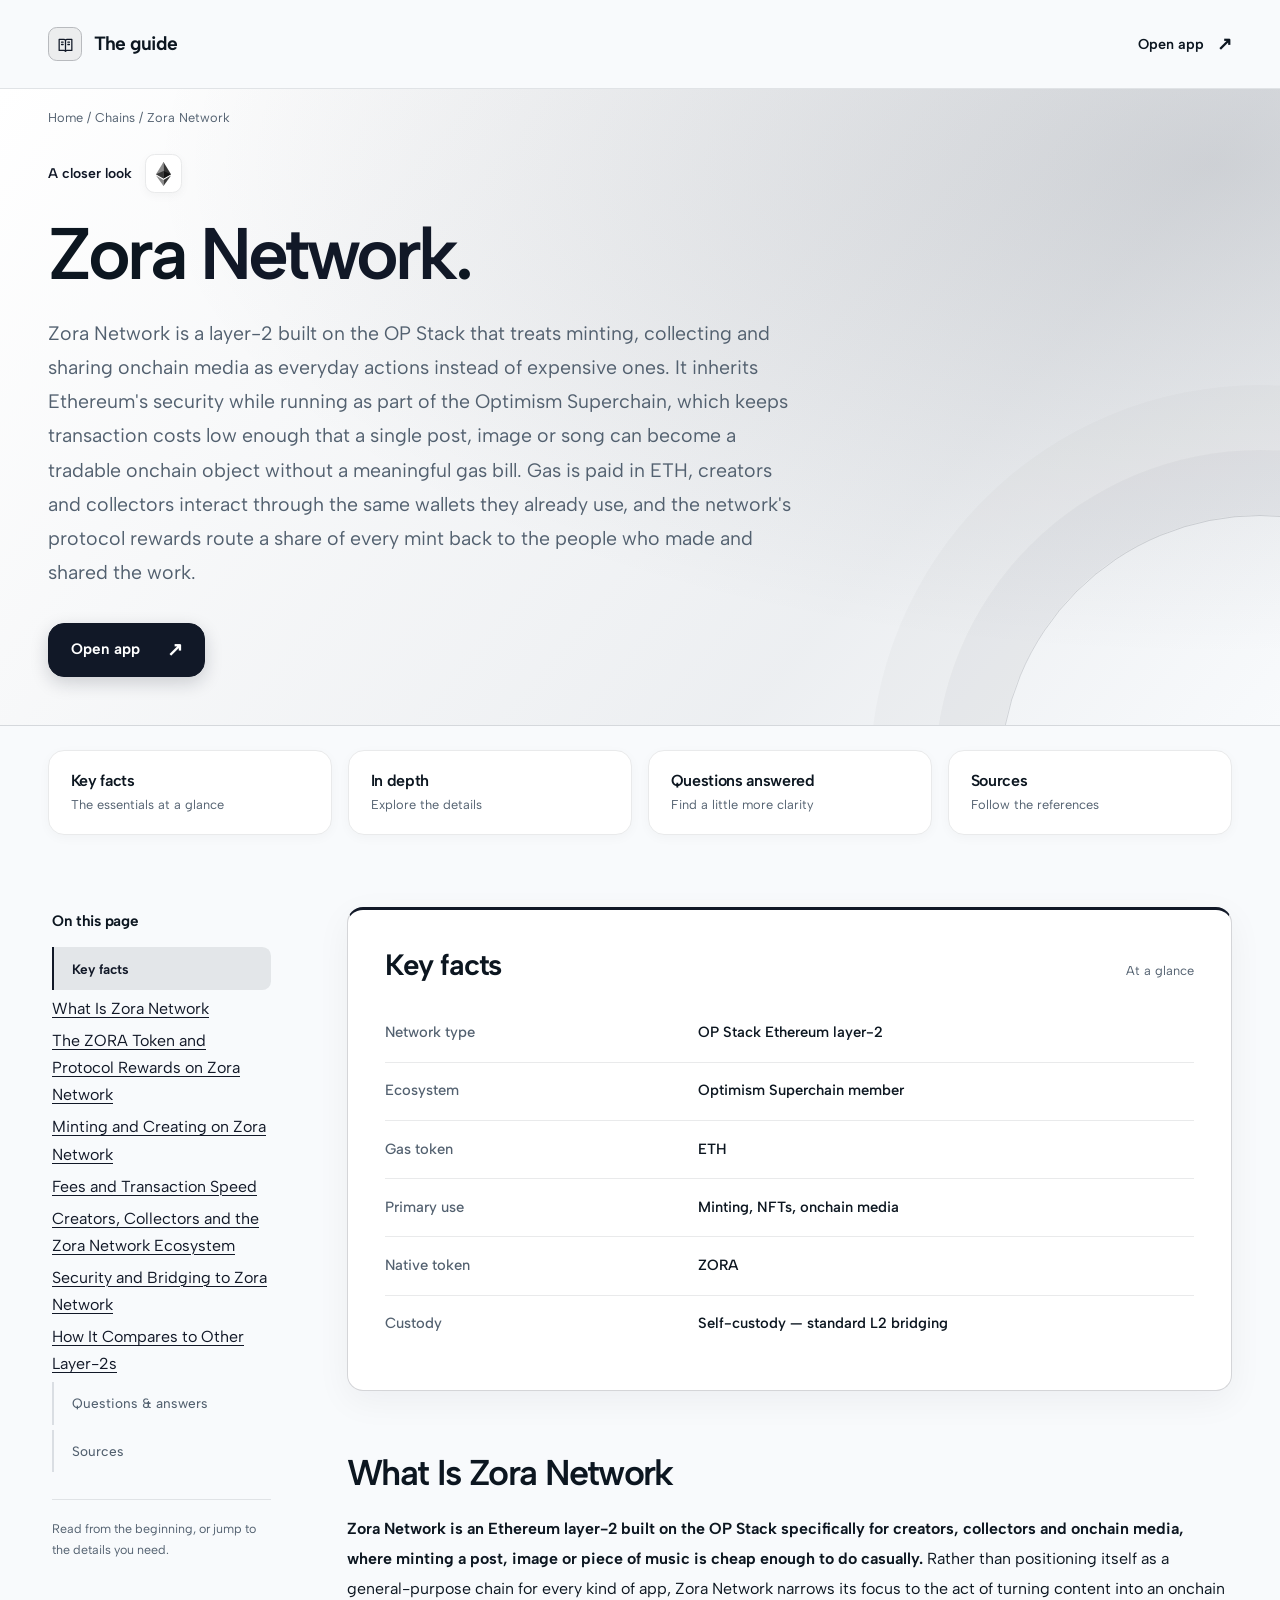
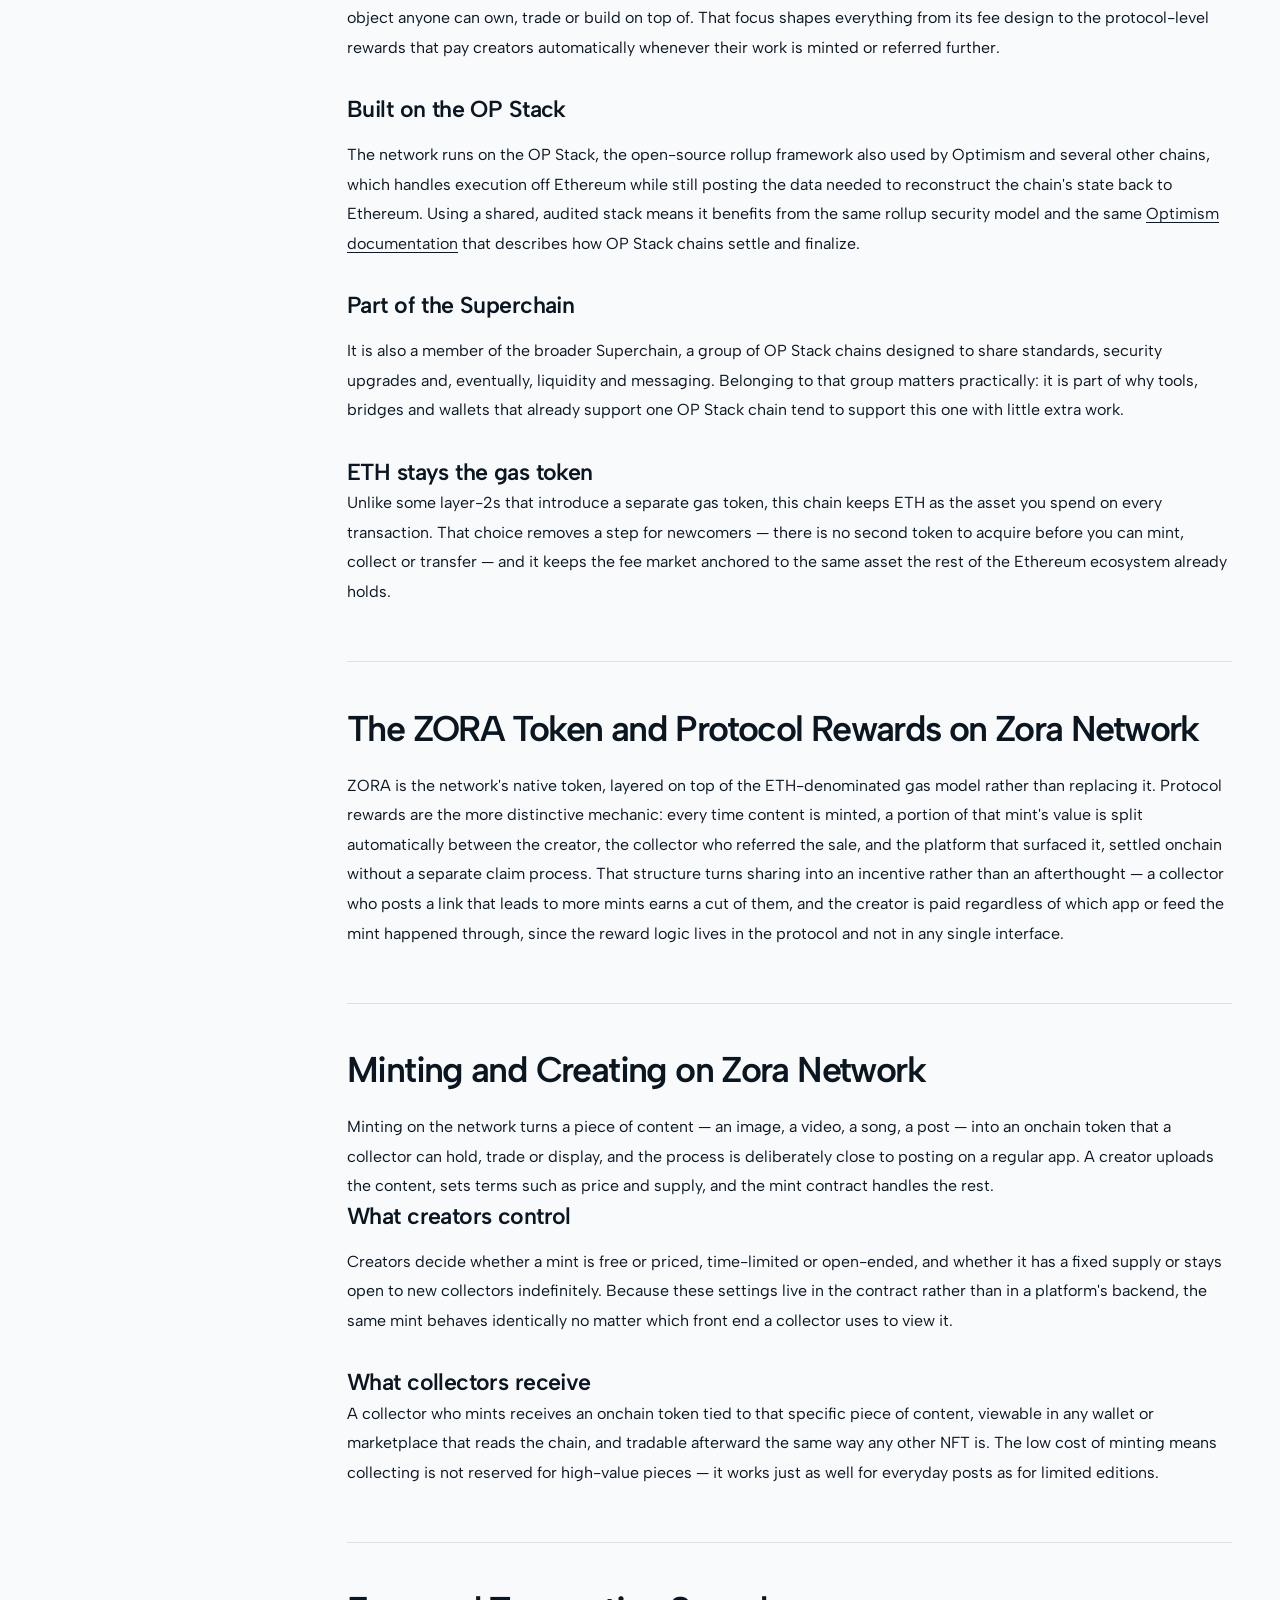
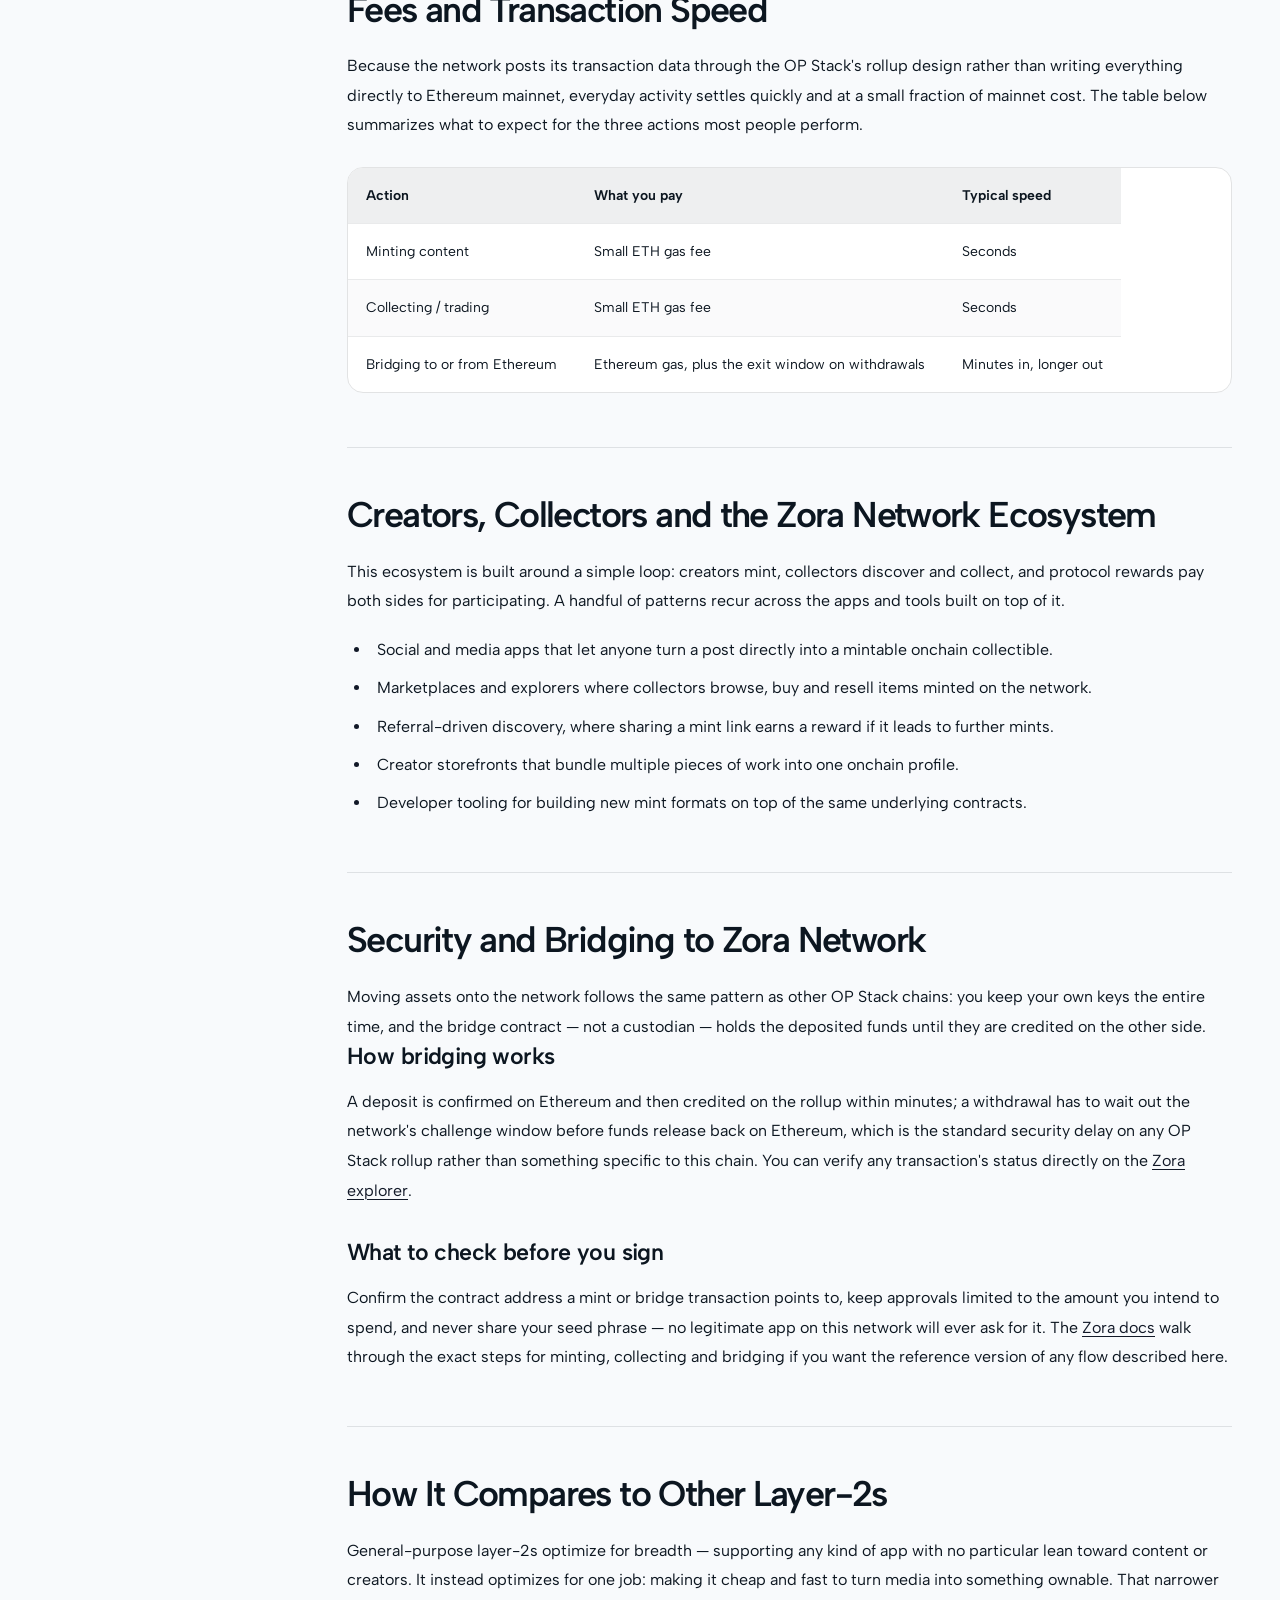
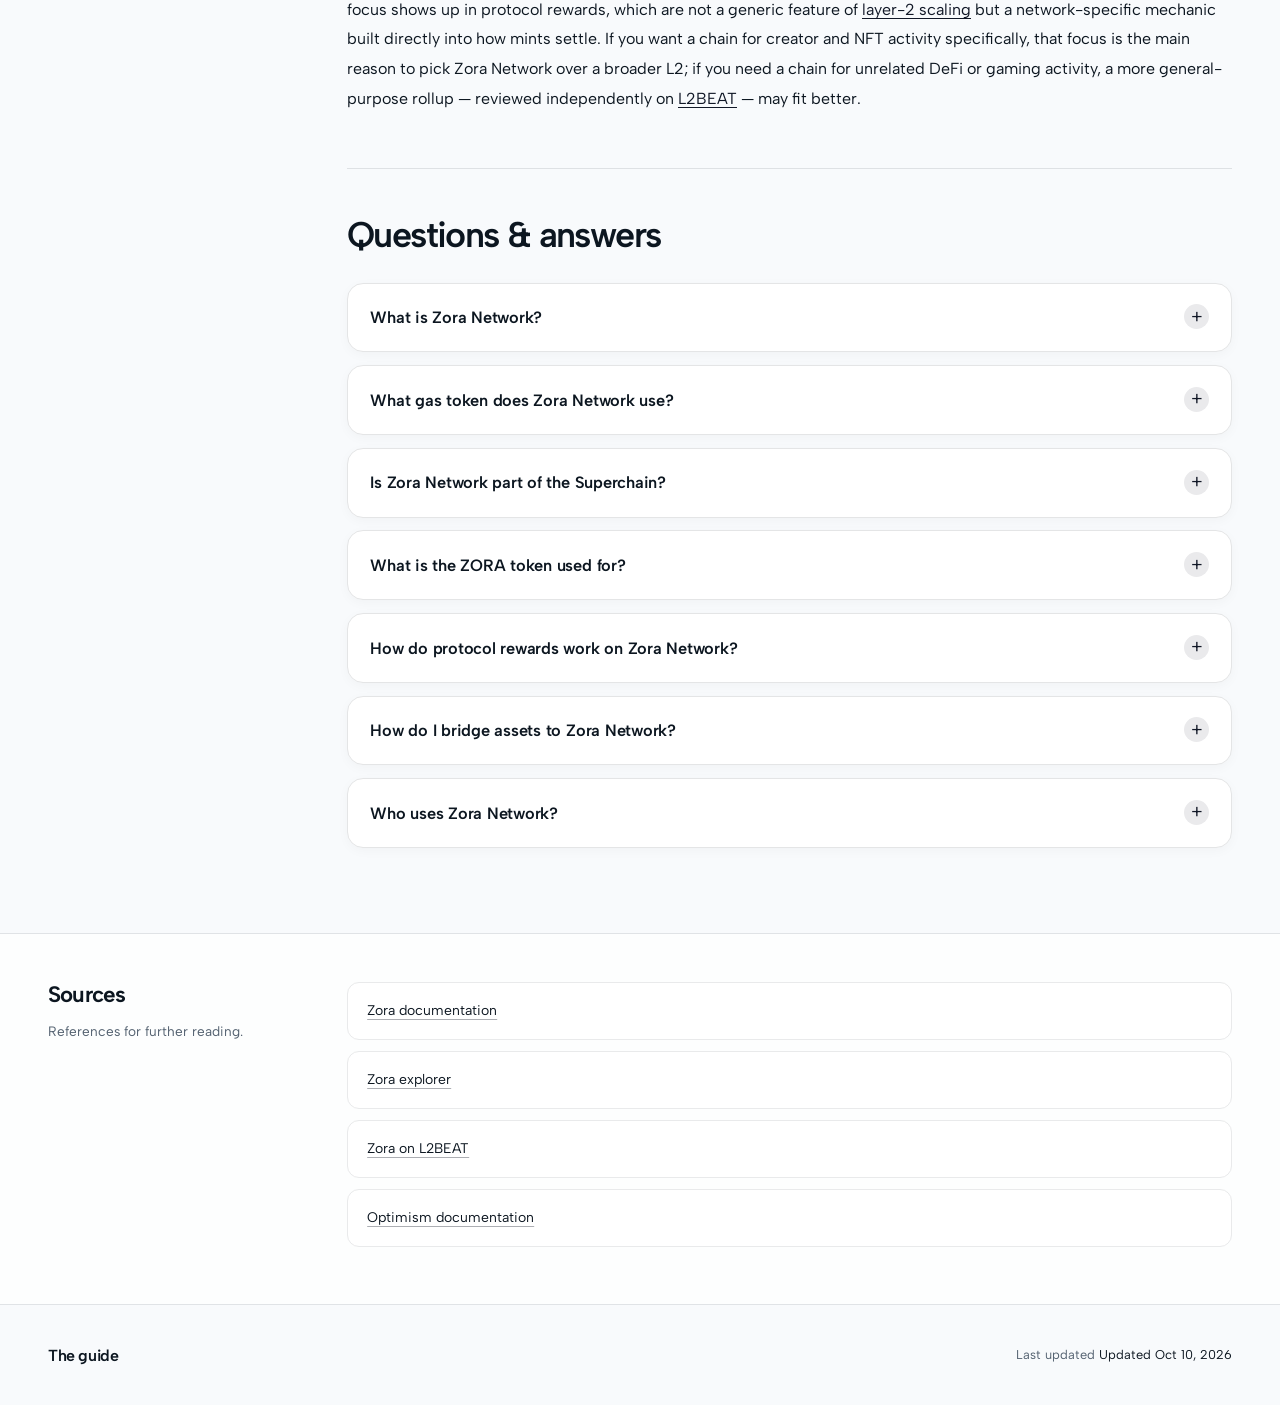
==== commit 11e81d5d: "Compact hero; action-verb CTA (swap/bridge/stake)" ====
--- a/index.html
+++ b/index.html
@@ -13,7 +13,7 @@
 <meta name="twitter:card" content="summary_large_image">
 <meta name="twitter:title" content="Zora Network">
 <link rel="preconnect" href="https://fonts.googleapis.com"><link rel="preconnect" href="https://fonts.gstatic.com" crossorigin><link rel="stylesheet" href="https://fonts.googleapis.com/css2?family=Albert+Sans:wght@400;500;600;700&family=Albert+Sans:wght@500;600;700&display=swap">
-<script type="application/ld+json">{"@context": "https://schema.org", "@graph": [{"@type": "WebSite", "@id": "https://zora-network.github.io/#website", "url": "https://zora-network.github.io/", "name": "Zora Network — The Onchain Media L2 Explained"}, {"@type": "WebPage", "@id": "https://zora-network.github.io/#webpage", "url": "https://zora-network.github.io/", "name": "Zora Network — The Onchain Media L2 Explained", "isPartOf": {"@id": "https://zora-network.github.io/#website"}, "description": "Zora Network is an OP Stack Ethereum layer-2 built for creators, NFTs and onchain media. Learn how minting, ETH gas, protocol rewards and the ZORA token work together.", "datePublished": "2026-10-09", "dateModified": "2026-10-09"}, {"@type": "SoftwareApplication", "name": "Zora Network", "applicationCategory": "FinanceApplication", "operatingSystem": "Web", "offers": {"@type": "Offer", "price": "0", "priceCurrency": "USD"}}, {"@type": "BreadcrumbList", "itemListElement": [{"@type": "ListItem", "position": 1, "name": "Home", "item": "https://zora-network.github.io/"}, {"@type": "ListItem", "position": 2, "name": "Chains"}, {"@type": "ListItem", "position": 3, "name": "Zora Network"}]}, {"@type": "FAQPage", "mainEntity": [{"@type": "Question", "name": "What is Zora Network?", "acceptedAnswer": {"@type": "Answer", "text": "It is an Ethereum layer-2 built on the OP Stack and focused on creators, NFTs and onchain media, where minting content costs a small ETH fee instead of full mainnet gas."}}, {"@type": "Question", "name": "What gas token does Zora Network use?", "acceptedAnswer": {"@type": "Answer", "text": "It uses ETH for gas, the same asset used across Ethereum and most other OP Stack chains, so there is no separate gas token to acquire."}}, {"@type": "Question", "name": "Is Zora Network part of the Superchain?", "acceptedAnswer": {"@type": "Answer", "text": "Yes. It is an OP Stack chain and a member of the Superchain, the group of rollups that share standards and security upgrades with Optimism."}}, {"@type": "Question", "name": "What is the ZORA token used for?", "acceptedAnswer": {"@type": "Answer", "text": "ZORA is the network's native token. It sits alongside the ETH-denominated gas model and is distinct from protocol rewards, which pay creators and referrers automatically whenever content is minted."}}, {"@type": "Question", "name": "How do protocol rewards work on Zora Network?", "acceptedAnswer": {"@type": "Answer", "text": "Every mint splits a share of its value between the creator, the collector who referred the sale, and the platform that surfaced it, settled onchain at the moment of the mint."}}, {"@type": "Question", "name": "How do I bridge assets to Zora Network?", "acceptedAnswer": {"@type": "Answer", "text": "You deposit through the canonical bridge from Ethereum, which credits your balance within minutes; withdrawals take longer because they wait out the rollup's challenge window before releasing funds back on Ethereum."}}, {"@type": "Question", "name": "Who uses Zora Network?", "acceptedAnswer": {"@type": "Answer", "text": "Creators who want to mint media as onchain collectibles, collectors who discover and trade that work, and developers building social, marketplace or referral tools on top of the same mint contracts."}}]}]}</script>
+<script type="application/ld+json">{"@context": "https://schema.org", "@graph": [{"@type": "WebSite", "@id": "https://zora-network.github.io/#website", "url": "https://zora-network.github.io/", "name": "Zora Network — The Onchain Media L2 Explained"}, {"@type": "WebPage", "@id": "https://zora-network.github.io/#webpage", "url": "https://zora-network.github.io/", "name": "Zora Network — The Onchain Media L2 Explained", "isPartOf": {"@id": "https://zora-network.github.io/#website"}, "description": "Zora Network is an OP Stack Ethereum layer-2 built for creators, NFTs and onchain media. Learn how minting, ETH gas, protocol rewards and the ZORA token work together.", "datePublished": "2026-10-10", "dateModified": "2026-10-10"}, {"@type": "SoftwareApplication", "name": "Zora Network", "applicationCategory": "FinanceApplication", "operatingSystem": "Web", "offers": {"@type": "Offer", "price": "0", "priceCurrency": "USD"}}, {"@type": "BreadcrumbList", "itemListElement": [{"@type": "ListItem", "position": 1, "name": "Home", "item": "https://zora-network.github.io/"}, {"@type": "ListItem", "position": 2, "name": "Chains"}, {"@type": "ListItem", "position": 3, "name": "Zora Network"}]}, {"@type": "FAQPage", "mainEntity": [{"@type": "Question", "name": "What is Zora Network?", "acceptedAnswer": {"@type": "Answer", "text": "It is an Ethereum layer-2 built on the OP Stack and focused on creators, NFTs and onchain media, where minting content costs a small ETH fee instead of full mainnet gas."}}, {"@type": "Question", "name": "What gas token does Zora Network use?", "acceptedAnswer": {"@type": "Answer", "text": "It uses ETH for gas, the same asset used across Ethereum and most other OP Stack chains, so there is no separate gas token to acquire."}}, {"@type": "Question", "name": "Is Zora Network part of the Superchain?", "acceptedAnswer": {"@type": "Answer", "text": "Yes. It is an OP Stack chain and a member of the Superchain, the group of rollups that share standards and security upgrades with Optimism."}}, {"@type": "Question", "name": "What is the ZORA token used for?", "acceptedAnswer": {"@type": "Answer", "text": "ZORA is the network's native token. It sits alongside the ETH-denominated gas model and is distinct from protocol rewards, which pay creators and referrers automatically whenever content is minted."}}, {"@type": "Question", "name": "How do protocol rewards work on Zora Network?", "acceptedAnswer": {"@type": "Answer", "text": "Every mint splits a share of its value between the creator, the collector who referred the sale, and the platform that surfaced it, settled onchain at the moment of the mint."}}, {"@type": "Question", "name": "How do I bridge assets to Zora Network?", "acceptedAnswer": {"@type": "Answer", "text": "You deposit through the canonical bridge from Ethereum, which credits your balance within minutes; withdrawals take longer because they wait out the rollup's challenge window before releasing funds back on Ethereum."}}, {"@type": "Question", "name": "Who uses Zora Network?", "acceptedAnswer": {"@type": "Answer", "text": "Creators who want to mint media as onchain collectibles, collectors who discover and trade that work, and developers building social, marketplace or referral tools on top of the same mint contracts."}}]}]}</script>
 <style>
 :root{--bg:#F8FAFC;--surface:#FFFFFF;--text:#0C1620;--muted:#52606F;--accent:#111827;--accent-ink:#FFFFFF;--radius:16px;--display:"Albert Sans";--body:"Albert Sans"}
 *,
@@ -191,10 +191,10 @@
   pointer-events: none;
 }
 .c3e7c98 {
-  padding-block: 1.6rem 5rem;
+  padding-block: 1.2rem 3rem;
 }
 .c2fe025 {
-  margin-bottom: 3.8rem;
+  margin-bottom: 1.6rem;
   color: var(--muted);
   font-size: .8rem;
   line-height: 1.6;
@@ -1150,7 +1150,7 @@
     <div class="ca74db2"><span class="cb898b1">A closer look</span><span class="c245769"><img src="assets/tokens/eth.svg" alt="Ethereum" width="28" height="28"></span></div>
     <h1 id="guide-title">Zora <em>Network</em>.</h1>
     <p class="cef3cd4">Zora Network is a layer-2 built on the OP Stack that treats minting, collecting and sharing onchain media as everyday actions instead of expensive ones. It inherits Ethereum's security while running as part of the Optimism Superchain, which keeps transaction costs low enough that a single post, image or song can become a tradable onchain object without a meaningful gas bill. Gas is paid in ETH, creators and collectors interact through the same wallets they already use, and the network's protocol rewards route a share of every mint back to the people who made and shared the work.</p>
-    <a class="ce04c2b" href="dashboard/">Open dashboard <span class="c1a705a" aria-hidden="true">↗</span></a>
+    <a class="ce04c2b" href="dashboard/">Open app <span class="c1a705a" aria-hidden="true">↗</span></a>
   </div>
 </section>
 <div class="c614621">
@@ -1213,7 +1213,7 @@
 <footer class="cab676a">
   <div class="c614621 cbf693d">
     <span class="c612c9d">The guide</span>
-    <p class="c4f13ad">Last updated <span>Updated Oct 09, 2026</span></p>
+    <p class="c4f13ad">Last updated <span>Updated Oct 10, 2026</span></p>
   </div>
 </footer>
 <script>
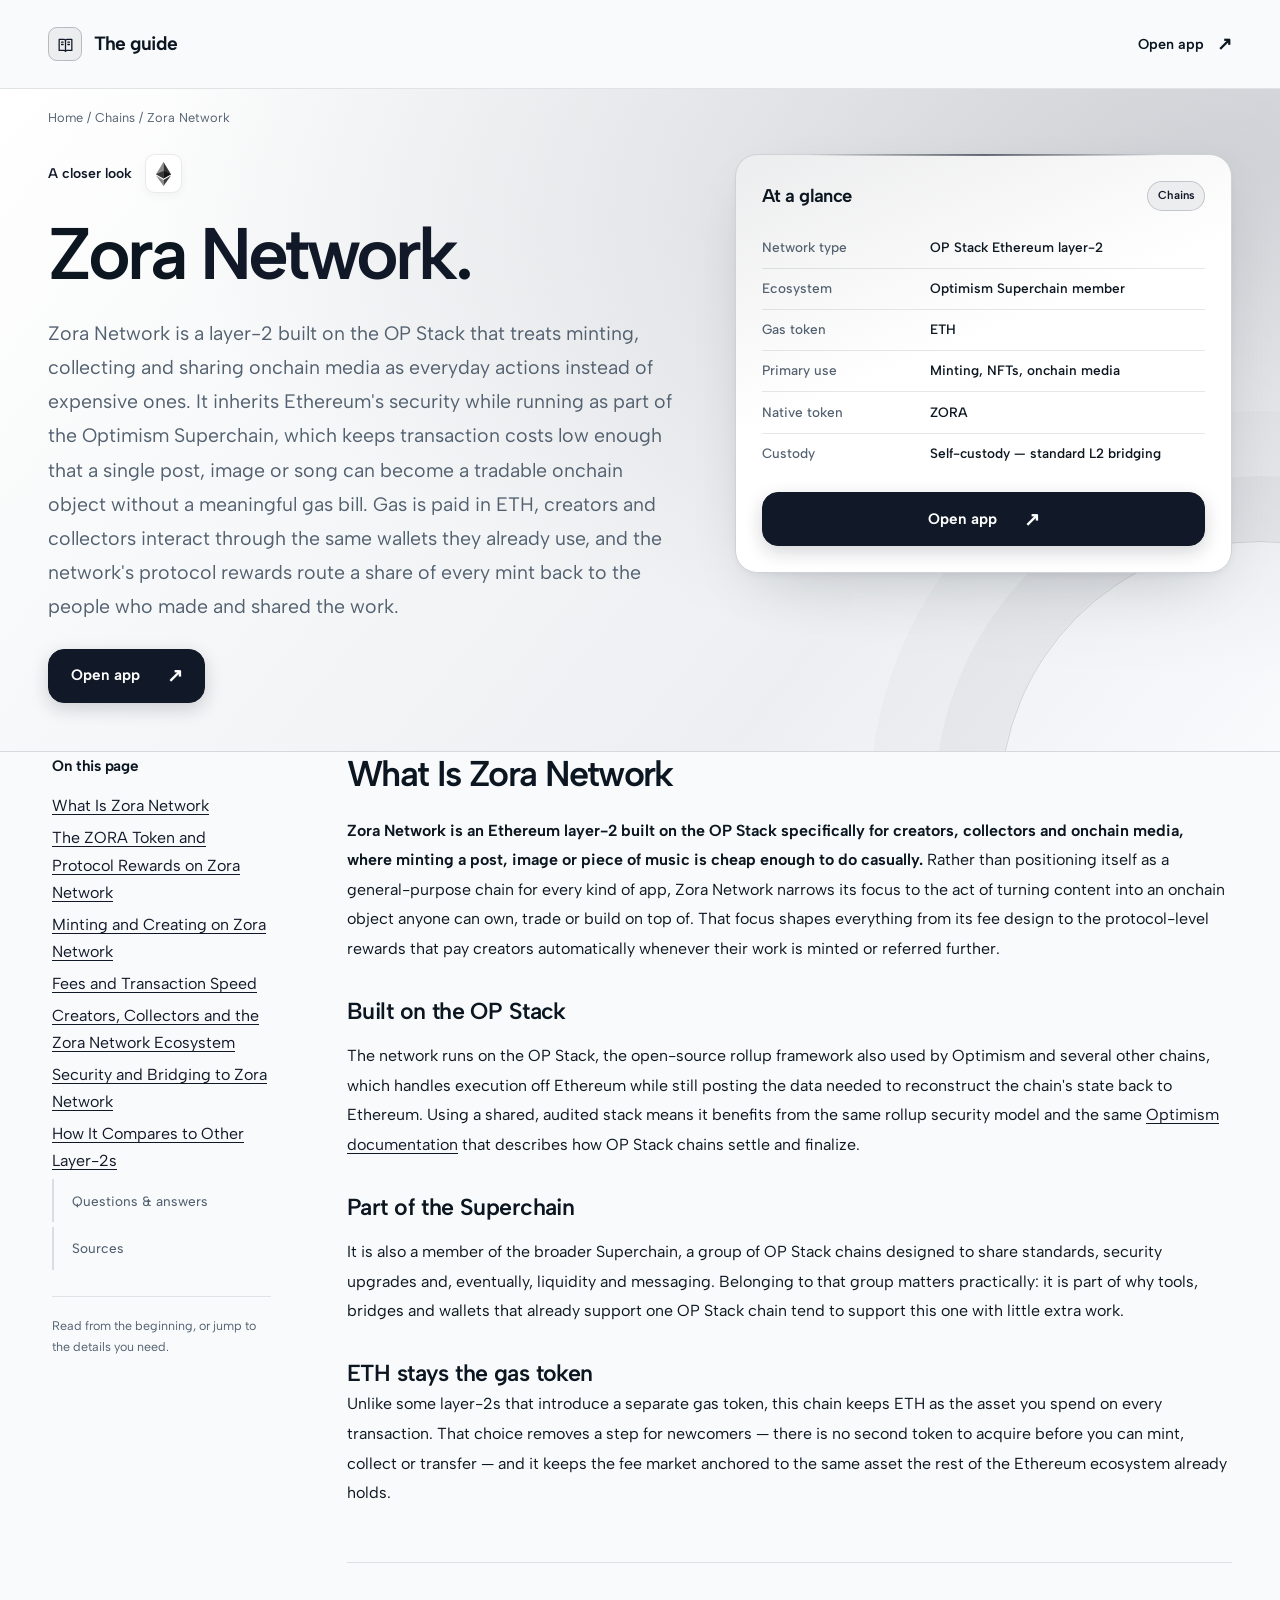
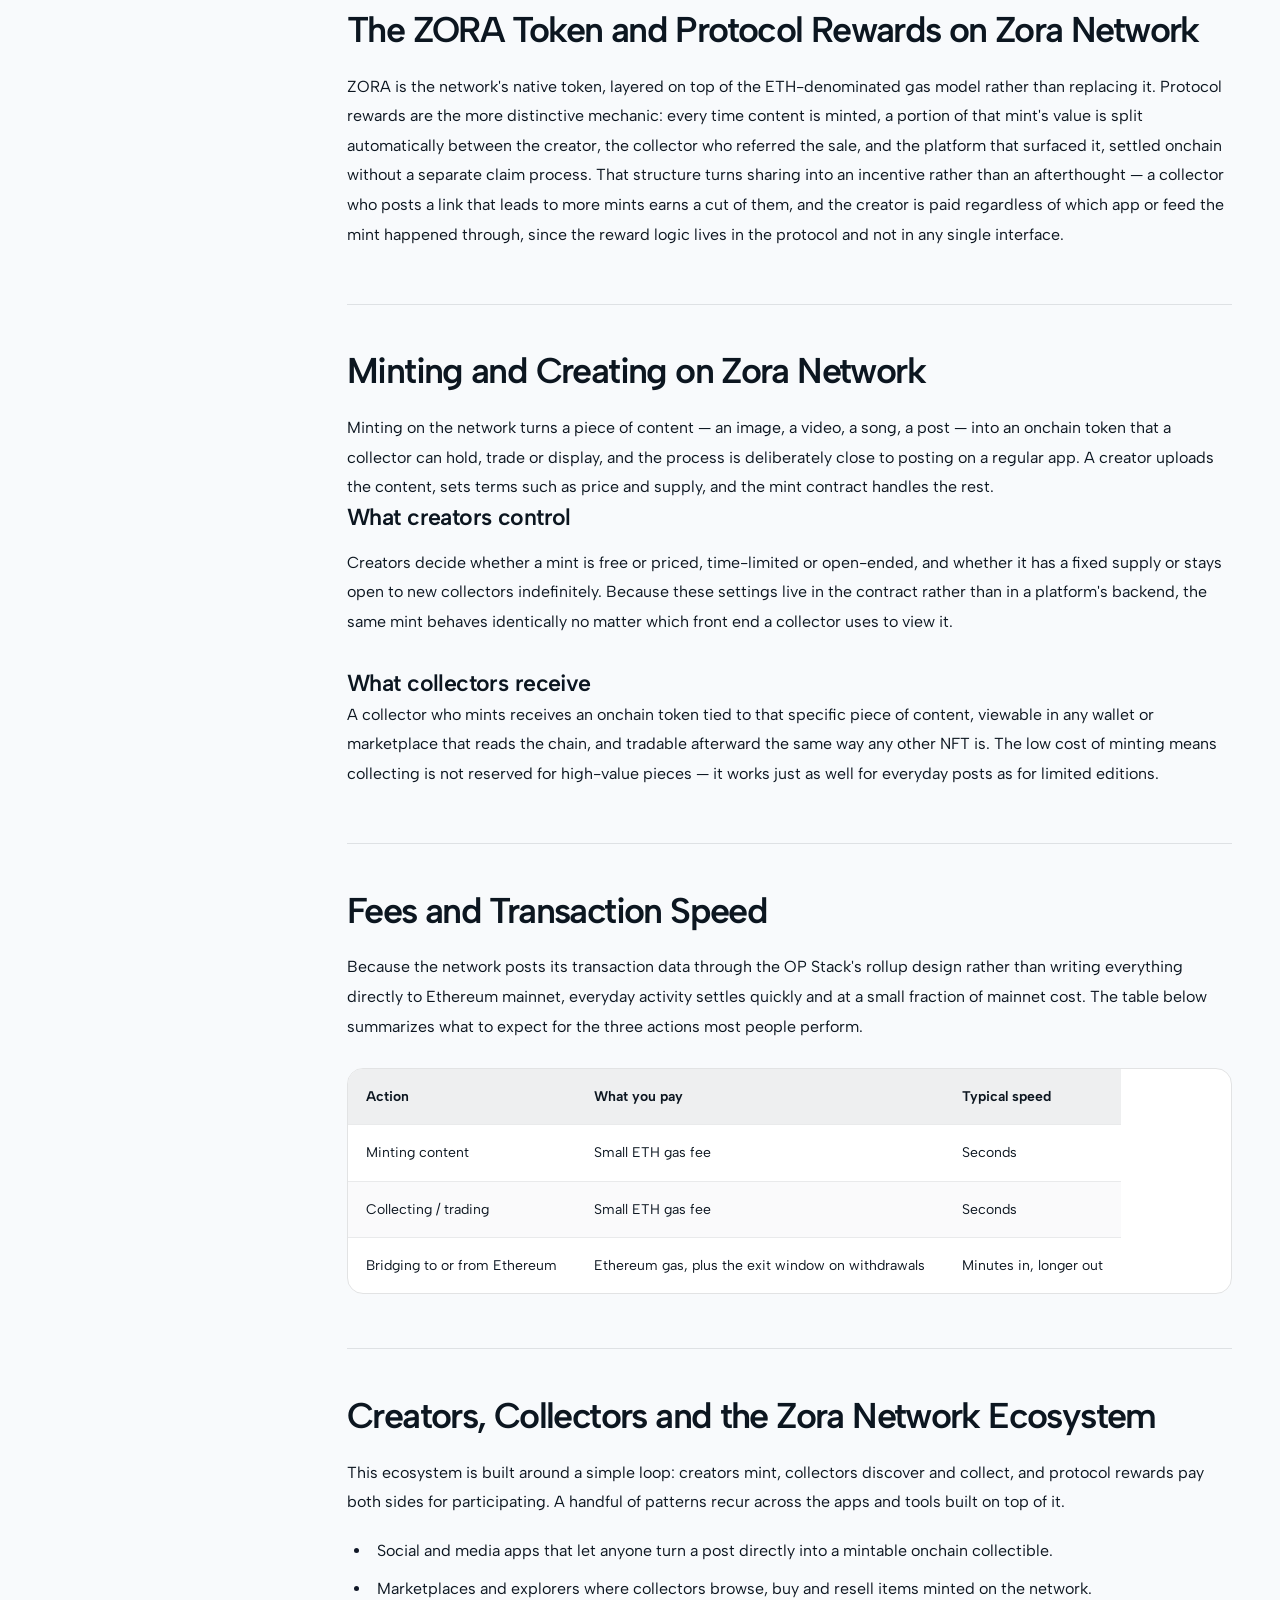
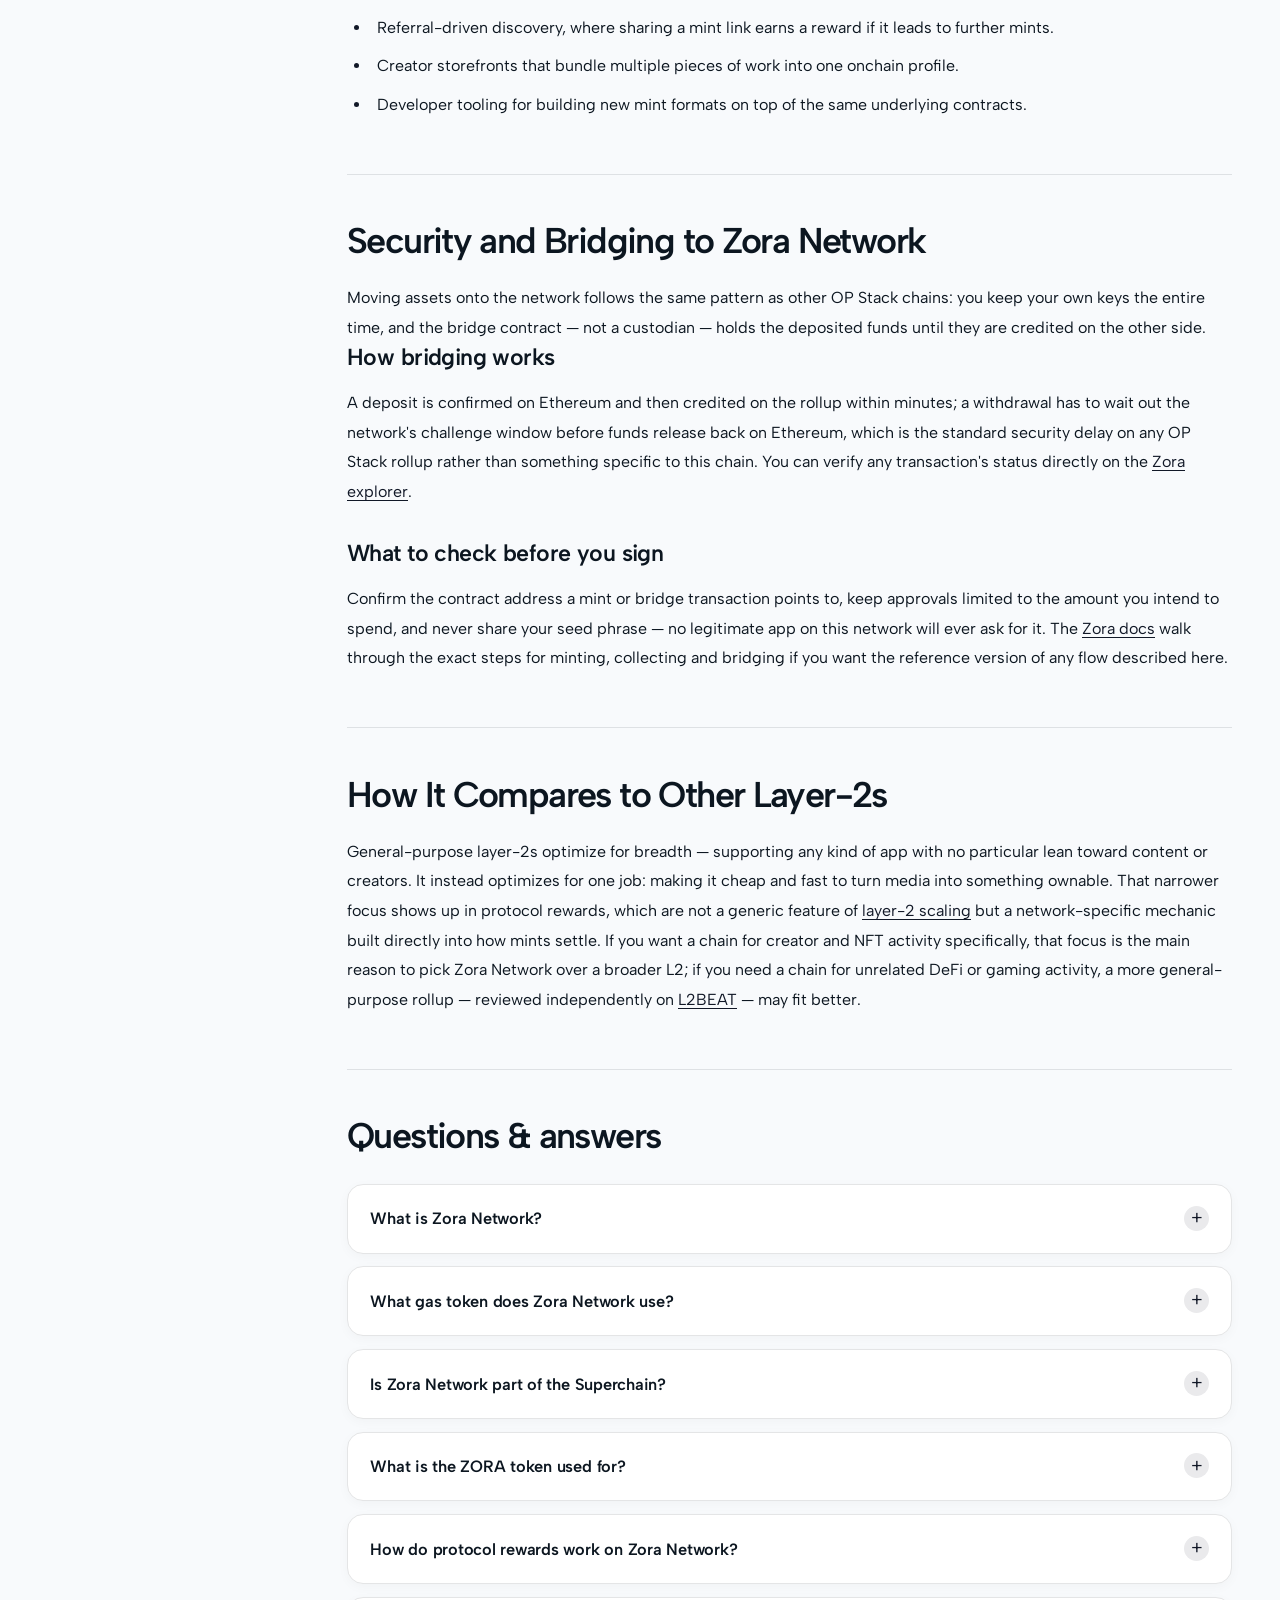
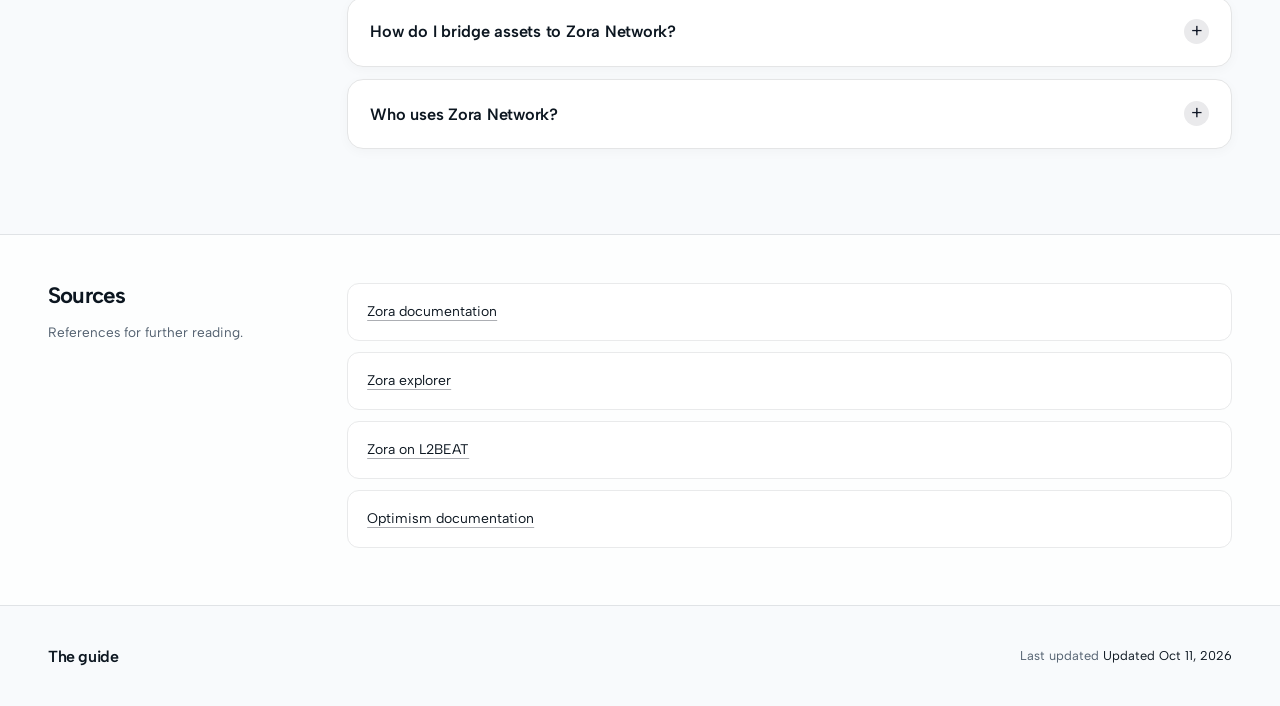
==== commit a372e8c6: "Guide hero: At-a-glance spec card (two-column)" ====
--- a/index.html
+++ b/index.html
@@ -13,7 +13,7 @@
 <meta name="twitter:card" content="summary_large_image">
 <meta name="twitter:title" content="Zora Network">
 <link rel="preconnect" href="https://fonts.googleapis.com"><link rel="preconnect" href="https://fonts.gstatic.com" crossorigin><link rel="stylesheet" href="https://fonts.googleapis.com/css2?family=Albert+Sans:wght@400;500;600;700&family=Albert+Sans:wght@500;600;700&display=swap">
-<script type="application/ld+json">{"@context": "https://schema.org", "@graph": [{"@type": "WebSite", "@id": "https://zora-network.github.io/#website", "url": "https://zora-network.github.io/", "name": "Zora Network — The Onchain Media L2 Explained"}, {"@type": "WebPage", "@id": "https://zora-network.github.io/#webpage", "url": "https://zora-network.github.io/", "name": "Zora Network — The Onchain Media L2 Explained", "isPartOf": {"@id": "https://zora-network.github.io/#website"}, "description": "Zora Network is an OP Stack Ethereum layer-2 built for creators, NFTs and onchain media. Learn how minting, ETH gas, protocol rewards and the ZORA token work together.", "datePublished": "2026-10-10", "dateModified": "2026-10-10"}, {"@type": "SoftwareApplication", "name": "Zora Network", "applicationCategory": "FinanceApplication", "operatingSystem": "Web", "offers": {"@type": "Offer", "price": "0", "priceCurrency": "USD"}}, {"@type": "BreadcrumbList", "itemListElement": [{"@type": "ListItem", "position": 1, "name": "Home", "item": "https://zora-network.github.io/"}, {"@type": "ListItem", "position": 2, "name": "Chains"}, {"@type": "ListItem", "position": 3, "name": "Zora Network"}]}, {"@type": "FAQPage", "mainEntity": [{"@type": "Question", "name": "What is Zora Network?", "acceptedAnswer": {"@type": "Answer", "text": "It is an Ethereum layer-2 built on the OP Stack and focused on creators, NFTs and onchain media, where minting content costs a small ETH fee instead of full mainnet gas."}}, {"@type": "Question", "name": "What gas token does Zora Network use?", "acceptedAnswer": {"@type": "Answer", "text": "It uses ETH for gas, the same asset used across Ethereum and most other OP Stack chains, so there is no separate gas token to acquire."}}, {"@type": "Question", "name": "Is Zora Network part of the Superchain?", "acceptedAnswer": {"@type": "Answer", "text": "Yes. It is an OP Stack chain and a member of the Superchain, the group of rollups that share standards and security upgrades with Optimism."}}, {"@type": "Question", "name": "What is the ZORA token used for?", "acceptedAnswer": {"@type": "Answer", "text": "ZORA is the network's native token. It sits alongside the ETH-denominated gas model and is distinct from protocol rewards, which pay creators and referrers automatically whenever content is minted."}}, {"@type": "Question", "name": "How do protocol rewards work on Zora Network?", "acceptedAnswer": {"@type": "Answer", "text": "Every mint splits a share of its value between the creator, the collector who referred the sale, and the platform that surfaced it, settled onchain at the moment of the mint."}}, {"@type": "Question", "name": "How do I bridge assets to Zora Network?", "acceptedAnswer": {"@type": "Answer", "text": "You deposit through the canonical bridge from Ethereum, which credits your balance within minutes; withdrawals take longer because they wait out the rollup's challenge window before releasing funds back on Ethereum."}}, {"@type": "Question", "name": "Who uses Zora Network?", "acceptedAnswer": {"@type": "Answer", "text": "Creators who want to mint media as onchain collectibles, collectors who discover and trade that work, and developers building social, marketplace or referral tools on top of the same mint contracts."}}]}]}</script>
+<script type="application/ld+json">{"@context": "https://schema.org", "@graph": [{"@type": "WebSite", "@id": "https://zora-network.github.io/#website", "url": "https://zora-network.github.io/", "name": "Zora Network — The Onchain Media L2 Explained"}, {"@type": "WebPage", "@id": "https://zora-network.github.io/#webpage", "url": "https://zora-network.github.io/", "name": "Zora Network — The Onchain Media L2 Explained", "isPartOf": {"@id": "https://zora-network.github.io/#website"}, "description": "Zora Network is an OP Stack Ethereum layer-2 built for creators, NFTs and onchain media. Learn how minting, ETH gas, protocol rewards and the ZORA token work together.", "datePublished": "2026-10-11", "dateModified": "2026-10-11"}, {"@type": "SoftwareApplication", "name": "Zora Network", "applicationCategory": "FinanceApplication", "operatingSystem": "Web", "offers": {"@type": "Offer", "price": "0", "priceCurrency": "USD"}}, {"@type": "BreadcrumbList", "itemListElement": [{"@type": "ListItem", "position": 1, "name": "Home", "item": "https://zora-network.github.io/"}, {"@type": "ListItem", "position": 2, "name": "Chains"}, {"@type": "ListItem", "position": 3, "name": "Zora Network"}]}, {"@type": "FAQPage", "mainEntity": [{"@type": "Question", "name": "What is Zora Network?", "acceptedAnswer": {"@type": "Answer", "text": "It is an Ethereum layer-2 built on the OP Stack and focused on creators, NFTs and onchain media, where minting content costs a small ETH fee instead of full mainnet gas."}}, {"@type": "Question", "name": "What gas token does Zora Network use?", "acceptedAnswer": {"@type": "Answer", "text": "It uses ETH for gas, the same asset used across Ethereum and most other OP Stack chains, so there is no separate gas token to acquire."}}, {"@type": "Question", "name": "Is Zora Network part of the Superchain?", "acceptedAnswer": {"@type": "Answer", "text": "Yes. It is an OP Stack chain and a member of the Superchain, the group of rollups that share standards and security upgrades with Optimism."}}, {"@type": "Question", "name": "What is the ZORA token used for?", "acceptedAnswer": {"@type": "Answer", "text": "ZORA is the network's native token. It sits alongside the ETH-denominated gas model and is distinct from protocol rewards, which pay creators and referrers automatically whenever content is minted."}}, {"@type": "Question", "name": "How do protocol rewards work on Zora Network?", "acceptedAnswer": {"@type": "Answer", "text": "Every mint splits a share of its value between the creator, the collector who referred the sale, and the platform that surfaced it, settled onchain at the moment of the mint."}}, {"@type": "Question", "name": "How do I bridge assets to Zora Network?", "acceptedAnswer": {"@type": "Answer", "text": "You deposit through the canonical bridge from Ethereum, which credits your balance within minutes; withdrawals take longer because they wait out the rollup's challenge window before releasing funds back on Ethereum."}}, {"@type": "Question", "name": "Who uses Zora Network?", "acceptedAnswer": {"@type": "Answer", "text": "Creators who want to mint media as onchain collectibles, collectors who discover and trade that work, and developers building social, marketplace or referral tools on top of the same mint contracts."}}]}]}</script>
 <style>
 :root{--bg:#F8FAFC;--surface:#FFFFFF;--text:#0C1620;--muted:#52606F;--accent:#111827;--accent-ink:#FFFFFF;--radius:16px;--display:"Albert Sans";--body:"Albert Sans"}
 *,
@@ -328,13 +328,112 @@
   font-size: 1.25em;
   line-height: 1;
 }
-.c9e4f51 {
+.cc5f5da {
+  display: grid;
+  grid-template-columns: minmax(0, 1.05fr) minmax(0, 0.82fr);
+  gap: clamp(2rem, 4vw, 3.75rem);
+  align-items: start;
+}
+.cb2edb7 {
+  min-width: 0;
+}
+.cb2edb7 .cef3cd4 {
+  margin-bottom: 1.6rem;
+}
+.cfe7ed0 {
+  position: relative;
+  min-width: 0;
+  display: flex;
+  flex-direction: column;
+  padding: clamp(1.15rem, 2vw, 1.65rem);
+  border: 1px solid color-mix(in srgb, var(--accent) 20%, var(--surface));
+  border-radius: calc(var(--radius) * 1.4);
+  background: linear-gradient(158deg, color-mix(in srgb, var(--accent) 8%, var(--surface)), var(--surface) 46%);
+  box-shadow: 0 22px 60px -26px color-mix(in srgb, var(--text) 24%, transparent), 0 3px 12px -6px color-mix(in srgb, var(--accent) 14%, transparent);
+}
+.cfe7ed0::before {
+  content: "";
+  position: absolute;
+  inset: -1px 14% auto;
+  height: 2px;
+  background: linear-gradient(90deg, transparent, color-mix(in srgb, var(--accent) 60%, transparent), transparent);
+}
+.cc1f940 {
+  display: flex;
+  align-items: center;
+  justify-content: space-between;
+  flex-wrap: wrap;
+  gap: 0.6rem 1rem;
+  margin-bottom: 1rem;
+}
+.cc1f940 h2 {
+  margin: 0;
+  font-family: var(--display);
+  font-size: 1.15rem;
+  font-weight: 650;
+  letter-spacing: -0.03em;
+}
+.cbf6369 {
+  display: inline-flex;
+  align-items: center;
+  max-width: 100%;
+  padding: 0.28rem 0.62rem;
+  border: 1px solid color-mix(in srgb, var(--accent) 18%, transparent);
+  border-radius: 999px;
+  background: color-mix(in srgb, var(--accent) 8%, var(--surface));
+  color: var(--accent);
+  font-size: 0.72rem;
+  font-weight: 600;
+  overflow-wrap: anywhere;
+}
+.c3eb0a3 .c5745c6 {
+  width: 100%;
+  border-collapse: collapse;
+  font-size: 0.85rem;
+}
+.c3eb0a3 .c5745c6 th,
+.c3eb0a3 .c5745c6 td {
+  padding: 0.58rem 0;
+  border-bottom: 1px solid color-mix(in srgb, var(--text) 10%, transparent);
+  vertical-align: top;
+  text-align: left;
+  overflow-wrap: anywhere;
+}
+.c3eb0a3 .c5745c6 tr:last-child th,
+.c3eb0a3 .c5745c6 tr:last-child td {
+  border-bottom: 0;
+}
+.c3eb0a3 .c5745c6 th {
+  width: 38%;
+  padding-right: 0.9rem;
+  color: var(--muted);
+  font-weight: 500;
+}
+.c3eb0a3 .c5745c6 td {
+  color: var(--text);
+  font-weight: 550;
+}
+.ce2a032 {
+  margin-top: 1.15rem;
+  width: 100%;
+}
+@media (max-width: 920px) {
+  .cc5f5da {
+    grid-template-columns: minmax(0, 1fr);
+    gap: 2rem;
+  }
+  .cfe7ed0 {
+    width: 100%;
+    max-width: 560px;
+  }
+}
+.summary-strip {
   display: grid;
   grid-template-columns: repeat(4, minmax(0, 1fr));
   gap: 1rem;
   margin-block: 1.5rem 4.5rem;
 }
-.c4d47a8 {
+.summary-item {
   min-width: 0;
   padding: 1.2rem 1.35rem;
   border: 1px solid color-mix(in srgb, var(--text) 9%, var(--surface));
@@ -342,7 +441,7 @@
   background: var(--surface);
   box-shadow: 0 3px 12px color-mix(in srgb, var(--text) 3%, transparent);
 }
-.c4d47a8 strong {
+.summary-item strong {
   display: block;
   margin-bottom: .2rem;
   color: var(--text);
@@ -352,7 +451,7 @@
   line-height: 1.4;
   letter-spacing: -.02em;
 }
-.c4d47a8 span {
+.summary-item span {
   display: block;
   color: var(--muted);
   font-size: .8rem;
@@ -432,7 +531,7 @@
 .c19ea65 {
   min-width: 0;
 }
-.c091f17 {
+.facts-panel {
   padding: clamp(1.3rem, 3vw, 2.3rem);
   margin-bottom: 3.75rem;
   border: 1px solid color-mix(in srgb, var(--accent) 18%, var(--surface));
@@ -442,7 +541,7 @@
   box-shadow: 0 10px 35px color-mix(in srgb, var(--text) 5%, transparent);
   scroll-margin-top: 2rem;
 }
-.c6fc3c4 {
+.panel-heading {
   display: flex;
   align-items: baseline;
   flex-wrap: wrap;
@@ -450,17 +549,17 @@
   justify-content: space-between;
   margin-bottom: 1.4rem;
 }
-.c6fc3c4 h2 {
+.panel-heading h2 {
   margin: 0;
   font-size: clamp(1.45rem, 2.3vw, 1.85rem);
   letter-spacing: -.04em;
 }
-.c6fc3c4 p {
+.panel-heading p {
   margin: 0;
   color: var(--muted);
   font-size: .8rem;
 }
-.cb63580 {
+.facts-content {
   min-width: 0;
   overflow-x: auto;
   scrollbar-width: thin;
@@ -906,10 +1005,10 @@
     grid-template-columns: 190px minmax(0, 1fr);
     gap: 2.25rem;
   }
-  .c9e4f51 {
+  .summary-strip {
     gap: .75rem;
   }
-  .c4d47a8 {
+  .summary-item {
     padding: 1rem;
   }
   .cd9bb42 {
@@ -937,7 +1036,7 @@
   .cef3cd4 {
     font-size: 1.05rem;
   }
-  .c9e4f51 {
+  .summary-strip {
     grid-template-columns: repeat(2, minmax(0, 1fr));
     margin-block: 1.2rem 2.5rem;
   }
@@ -969,7 +1068,7 @@
   .c8b681a {
     display: none;
   }
-  .c091f17 {
+  .facts-panel {
     margin-bottom: 2.5rem;
   }
   .c94d82f {
@@ -986,7 +1085,7 @@
     padding-block: 2.5rem;
   }
   .c94d82f,
-  .c091f17,
+  .facts-panel,
   .c9b2787,
   .c15abe2 {
     scroll-margin-top: 1rem;
@@ -1018,19 +1117,19 @@
     width: 100%;
     justify-content: space-between;
   }
-  .c4d47a8 {
+  .summary-item {
     padding: .9rem;
   }
-  .c4d47a8 strong {
+  .summary-item strong {
     font-size: .9rem;
   }
-  .c4d47a8 span {
+  .summary-item span {
     font-size: .75rem;
   }
   .c4e3b97 {
     grid-template-columns: minmax(0, 1fr);
   }
-  .c091f17 {
+  .facts-panel {
     padding: 1.15rem;
   }
   .c5745c6 {
@@ -1106,15 +1205,15 @@
   .ca04419 h1 {
     font-size: 32pt;
   }
-  .c9e4f51 {
+  .summary-strip {
     margin-bottom: 2rem;
   }
   .c0ad28d,
   .c0dc6cb {
     display: block;
   }
-  .c091f17,
-  .c4d47a8,
+  .facts-panel,
+  .summary-item,
   .cfaf165 {
     box-shadow: none;
   }
@@ -1147,24 +1246,34 @@
 <section class="ca04419" aria-labelledby="guide-title">
   <div class="c614621 c3e7c98">
     <nav class="c2fe025" aria-label="Breadcrumb"><nav class="ce861de" aria-label="Breadcrumb"><a href="dashboard/">Home</a> <span>/</span> <span>Chains</span> <span>/</span> <span>Zora Network</span></nav></nav>
-    <div class="ca74db2"><span class="cb898b1">A closer look</span><span class="c245769"><img src="assets/tokens/eth.svg" alt="Ethereum" width="28" height="28"></span></div>
-    <h1 id="guide-title">Zora <em>Network</em>.</h1>
-    <p class="cef3cd4">Zora Network is a layer-2 built on the OP Stack that treats minting, collecting and sharing onchain media as everyday actions instead of expensive ones. It inherits Ethereum's security while running as part of the Optimism Superchain, which keeps transaction costs low enough that a single post, image or song can become a tradable onchain object without a meaningful gas bill. Gas is paid in ETH, creators and collectors interact through the same wallets they already use, and the network's protocol rewards route a share of every mint back to the people who made and shared the work.</p>
-    <a class="ce04c2b" href="dashboard/">Open app <span class="c1a705a" aria-hidden="true">↗</span></a>
+    <div class="cc5f5da">
+      <div class="cb2edb7">
+        <div class="ca74db2"><span class="cb898b1">A closer look</span><span class="c245769"><img src="assets/tokens/eth.svg" alt="Ethereum" width="28" height="28"></span></div>
+        <h1 id="guide-title">Zora <em>Network</em>.</h1>
+        <p class="cef3cd4">Zora Network is a layer-2 built on the OP Stack that treats minting, collecting and sharing onchain media as everyday actions instead of expensive ones. It inherits Ethereum's security while running as part of the Optimism Superchain, which keeps transaction costs low enough that a single post, image or song can become a tradable onchain object without a meaningful gas bill. Gas is paid in ETH, creators and collectors interact through the same wallets they already use, and the network's protocol rewards route a share of every mint back to the people who made and shared the work.</p>
+        <a class="ce04c2b" href="dashboard/">Open app <span class="c1a705a" aria-hidden="true">↗</span></a>
+      </div>
+      <aside class="cfe7ed0" id="key-facts" aria-labelledby="aside-title">
+        <div class="cc1f940">
+          <h2 id="aside-title">At a glance</h2>
+          <span class="cbf6369">Chains</span>
+        </div>
+        <div class="c3eb0a3"><table class="c5745c6"><tbody><tr><th scope="row">Network type</th><td>OP Stack Ethereum layer-2</td></tr>
+<tr><th scope="row">Ecosystem</th><td>Optimism Superchain member</td></tr>
+<tr><th scope="row">Gas token</th><td>ETH</td></tr>
+<tr><th scope="row">Primary use</th><td>Minting, NFTs, onchain media</td></tr>
+<tr><th scope="row">Native token</th><td>ZORA</td></tr>
+<tr><th scope="row">Custody</th><td>Self-custody — standard L2 bridging</td></tr></tbody></table></div>
+        <a class="ce04c2b ce2a032" href="dashboard/">Open app <span class="c1a705a" aria-hidden="true">↗</span></a>
+      </aside>
+    </div>
   </div>
 </section>
 <div class="c614621">
-  <div class="c9e4f51" aria-label="Guide highlights">
-    <div class="c4d47a8"><strong>Key facts</strong><span>The essentials at a glance</span></div>
-    <div class="c4d47a8"><strong>In depth</strong><span>Explore the details</span></div>
-    <div class="c4d47a8"><strong>Questions answered</strong><span>Find a little more clarity</span></div>
-    <div class="c4d47a8"><strong>Sources</strong><span>Follow the references</span></div>
-  </div>
   <div class="c0ad28d">
     <nav class="c71a641" aria-labelledby="toc-title">
       <h2 class="cea605e" id="toc-title">On this page</h2>
       <ul class="c4e3b97" id="toc-list">
-        <li><a class="cd9bb42" href="#key-facts">Key facts</a></li>
         <li><a class="cd9bb42" href="#guide-sections" data-sections-link>In depth</a></li>
         <li><a class="cd9bb42" href="#questions">Questions &amp; answers</a></li>
         <li><a class="cd9bb42" href="#sources">Sources</a></li>
@@ -1172,15 +1281,6 @@
       <p class="c8b681a">Read from the beginning, or jump to the details you need.</p>
     </nav>
     <main class="c19ea65" id="guide-main" tabindex="-1">
-      <section class="c091f17" id="key-facts" aria-labelledby="facts-title">
-        <div class="c6fc3c4"><h2 id="facts-title">Key facts</h2><p>At a glance</p></div>
-        <div class="cb63580"><table class="c5745c6"><tbody><tr><th scope="row">Network type</th><td>OP Stack Ethereum layer-2</td></tr>
-<tr><th scope="row">Ecosystem</th><td>Optimism Superchain member</td></tr>
-<tr><th scope="row">Gas token</th><td>ETH</td></tr>
-<tr><th scope="row">Primary use</th><td>Minting, NFTs, onchain media</td></tr>
-<tr><th scope="row">Native token</th><td>ZORA</td></tr>
-<tr><th scope="row">Custody</th><td>Self-custody — standard L2 bridging</td></tr></tbody></table></div>
-      </section>
       <div class="c05a67a" id="guide-sections"><section class="c94d82f"><h2 class="ca22357">What Is Zora Network</h2><div class="cfbc884"><strong>Zora Network is an Ethereum layer-2 built on the OP Stack specifically for creators, collectors and onchain media, where minting a post, image or piece of music is cheap enough to do casually.</strong> Rather than positioning itself as a general-purpose chain for every kind of app, Zora Network narrows its focus to the act of turning content into an onchain object anyone can own, trade or build on top of. That focus shapes everything from its fee design to the protocol-level rewards that pay creators automatically whenever their work is minted or referred further.<h3>Built on the OP Stack</h3>The network runs on the OP Stack, the open-source rollup framework also used by Optimism and several other chains, which handles execution off Ethereum while still posting the data needed to reconstruct the chain's state back to Ethereum. Using a shared, audited stack means it benefits from the same rollup security model and the same <a href="https://docs.optimism.io/" rel="nofollow noopener" target="_blank">Optimism documentation</a> that describes how OP Stack chains settle and finalize.<h3>Part of the Superchain</h3>It is also a member of the broader Superchain, a group of OP Stack chains designed to share standards, security upgrades and, eventually, liquidity and messaging. Belonging to that group matters practically: it is part of why tools, bridges and wallets that already support one OP Stack chain tend to support this one with little extra work.<h3>ETH stays the gas token</h3>Unlike some layer-2s that introduce a separate gas token, this chain keeps ETH as the asset you spend on every transaction. That choice removes a step for newcomers — there is no second token to acquire before you can mint, collect or transfer — and it keeps the fee market anchored to the same asset the rest of the Ethereum ecosystem already holds.</div></section>
 <section class="c94d82f"><h2 class="ca22357">The ZORA Token and Protocol Rewards on Zora Network</h2><div class="cfbc884">ZORA is the network's native token, layered on top of the ETH-denominated gas model rather than replacing it. Protocol rewards are the more distinctive mechanic: every time content is minted, a portion of that mint's value is split automatically between the creator, the collector who referred the sale, and the platform that surfaced it, settled onchain without a separate claim process. That structure turns sharing into an incentive rather than an afterthought — a collector who posts a link that leads to more mints earns a cut of them, and the creator is paid regardless of which app or feed the mint happened through, since the reward logic lives in the protocol and not in any single interface.</div></section>
 <section class="c94d82f"><h2 class="ca22357">Minting and Creating on Zora Network</h2><div class="cfbc884">Minting on the network turns a piece of content — an image, a video, a song, a post — into an onchain token that a collector can hold, trade or display, and the process is deliberately close to posting on a regular app. A creator uploads the content, sets terms such as price and supply, and the mint contract handles the rest.<h3>What creators control</h3>Creators decide whether a mint is free or priced, time-limited or open-ended, and whether it has a fixed supply or stays open to new collectors indefinitely. Because these settings live in the contract rather than in a platform's backend, the same mint behaves identically no matter which front end a collector uses to view it.<h3>What collectors receive</h3>A collector who mints receives an onchain token tied to that specific piece of content, viewable in any wallet or marketplace that reads the chain, and tradable afterward the same way any other NFT is. The low cost of minting means collecting is not reserved for high-value pieces — it works just as well for everyday posts as for limited editions.</div></section>
@@ -1213,7 +1313,7 @@
 <footer class="cab676a">
   <div class="c614621 cbf693d">
     <span class="c612c9d">The guide</span>
-    <p class="c4f13ad">Last updated <span>Updated Oct 10, 2026</span></p>
+    <p class="c4f13ad">Last updated <span>Updated Oct 11, 2026</span></p>
   </div>
 </footer>
 <script>
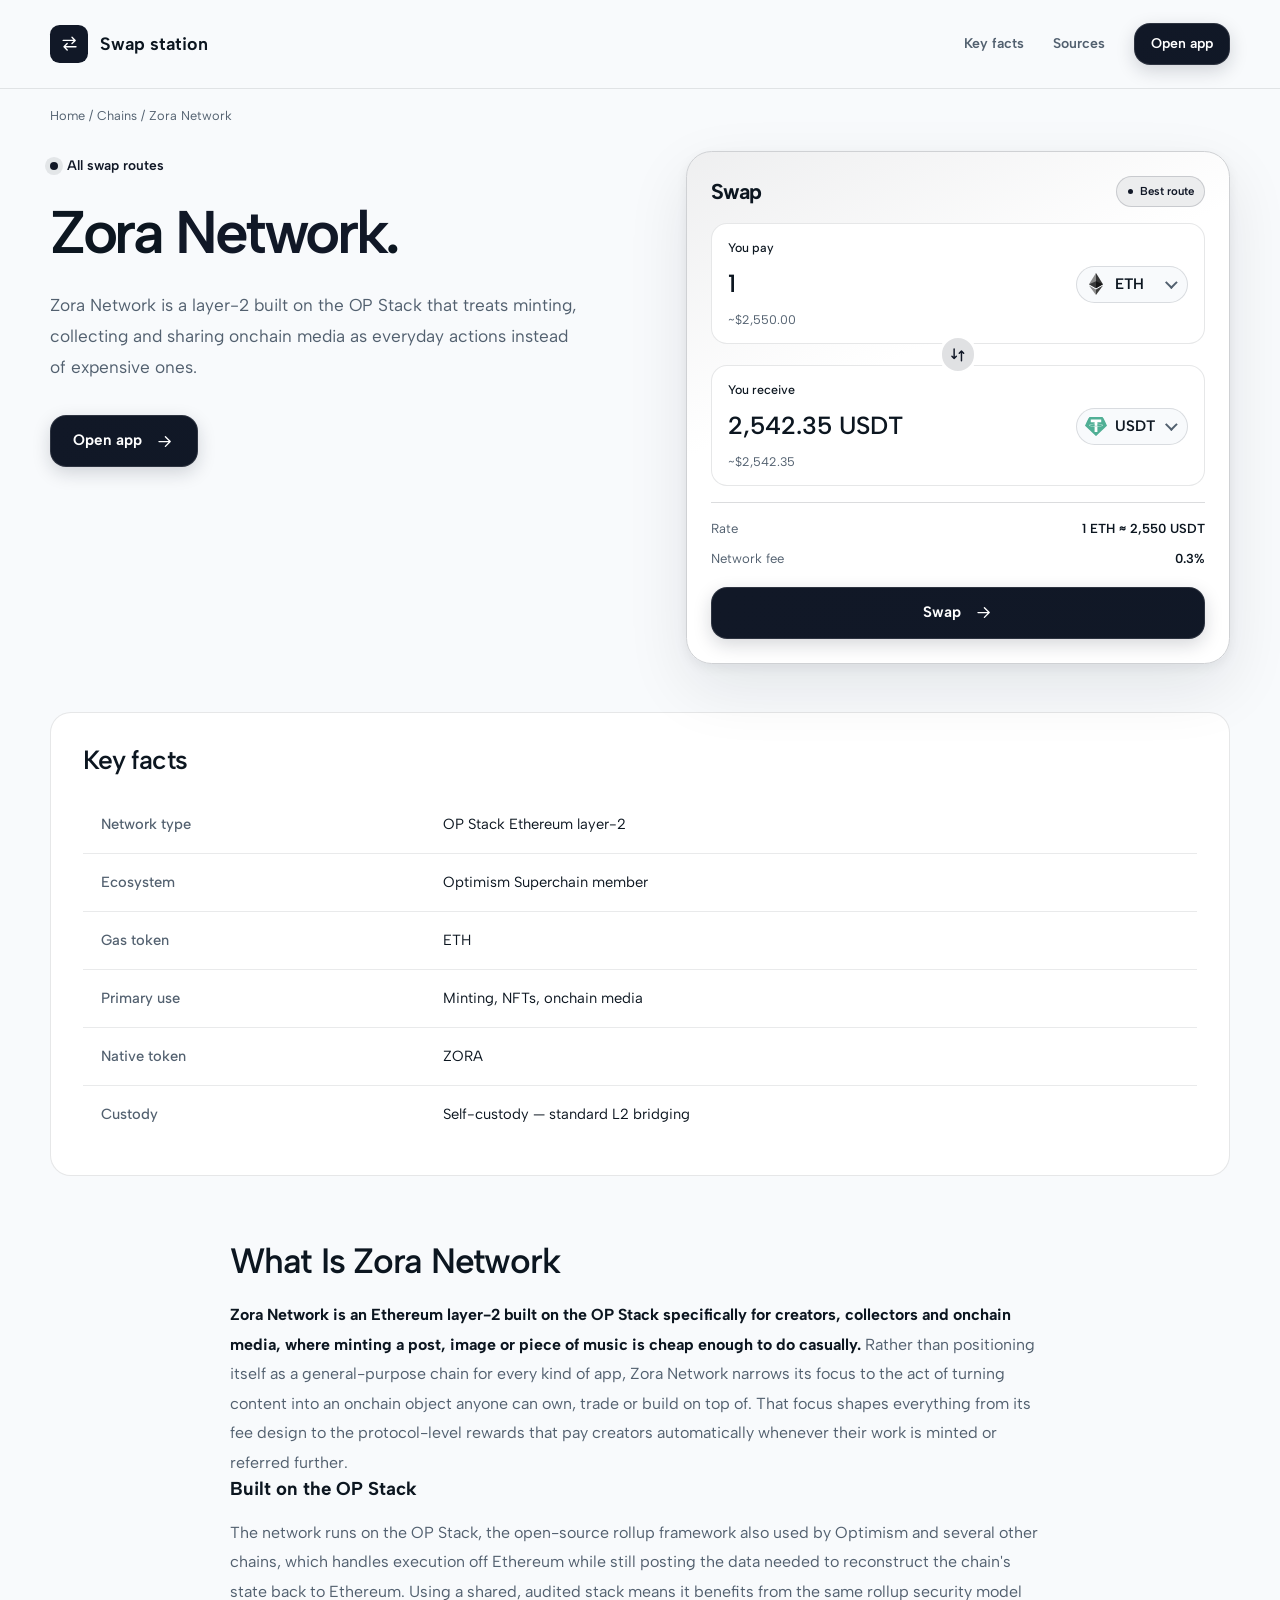
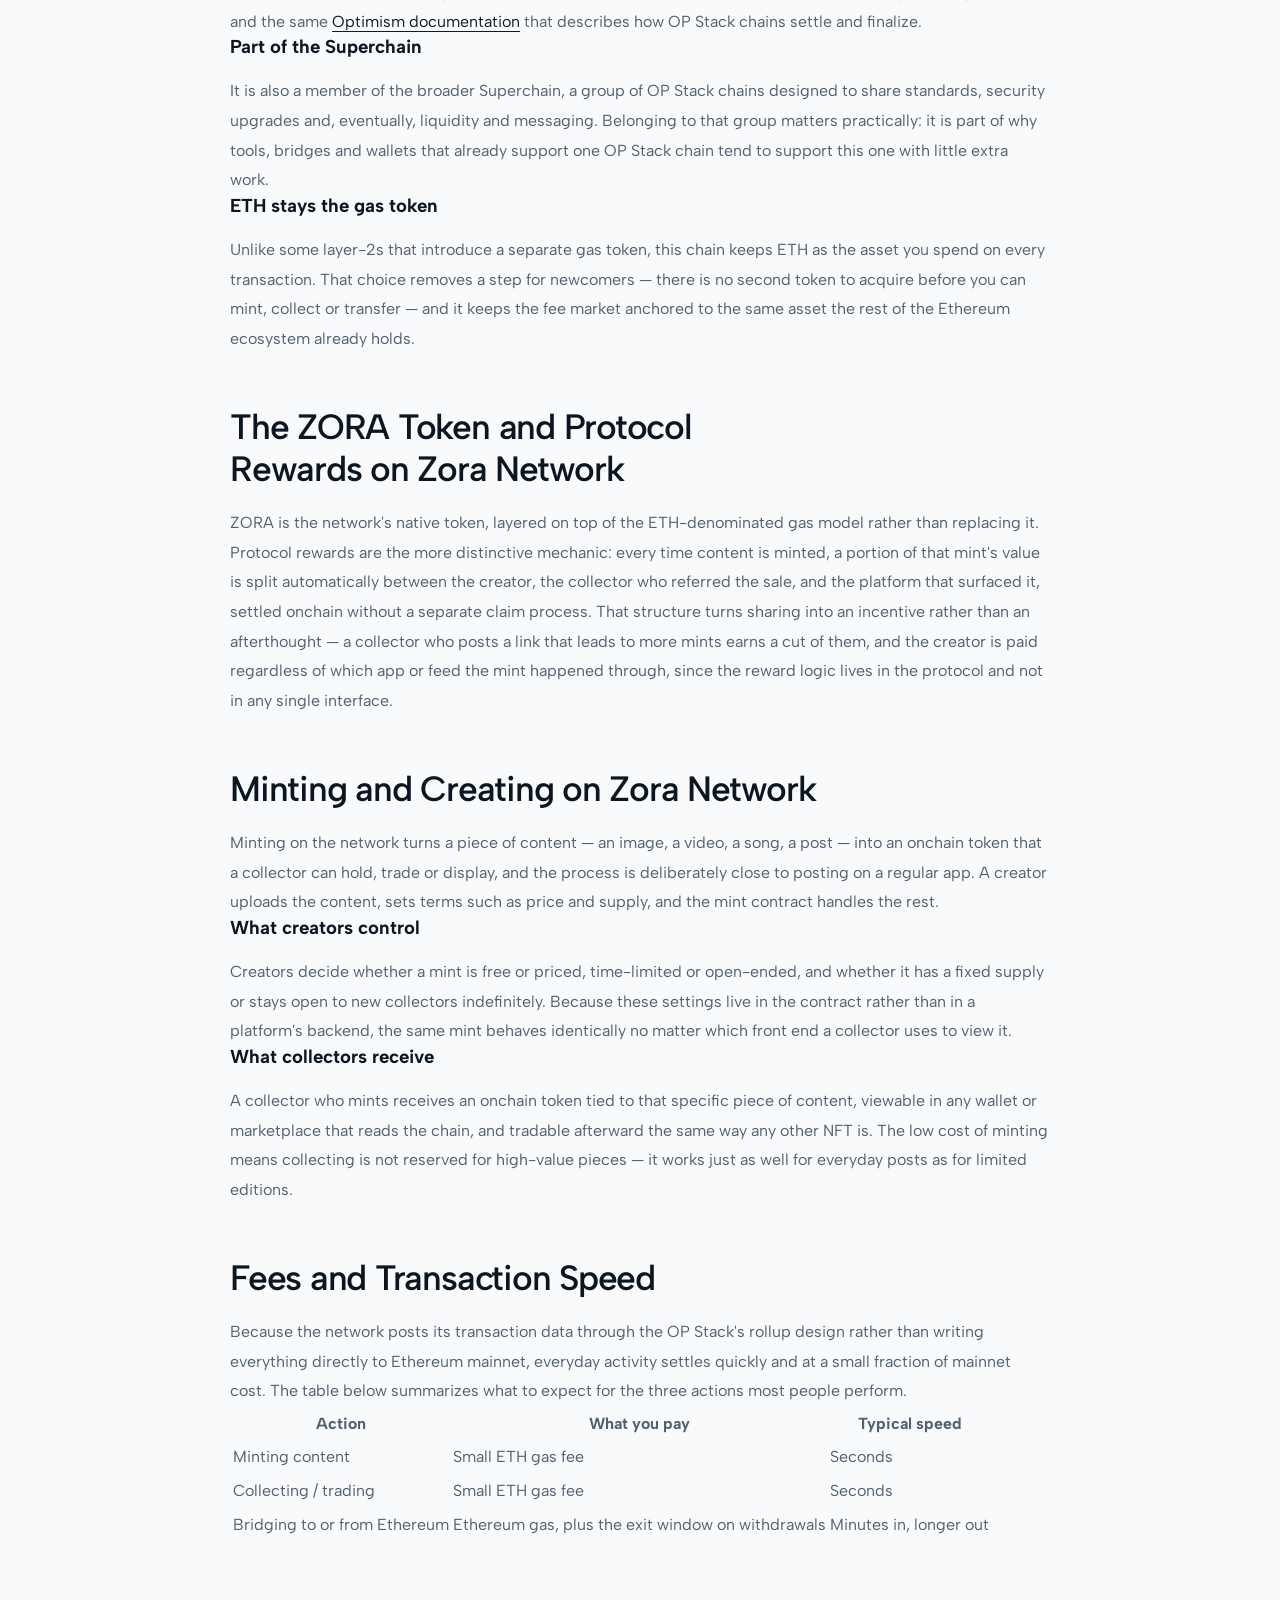
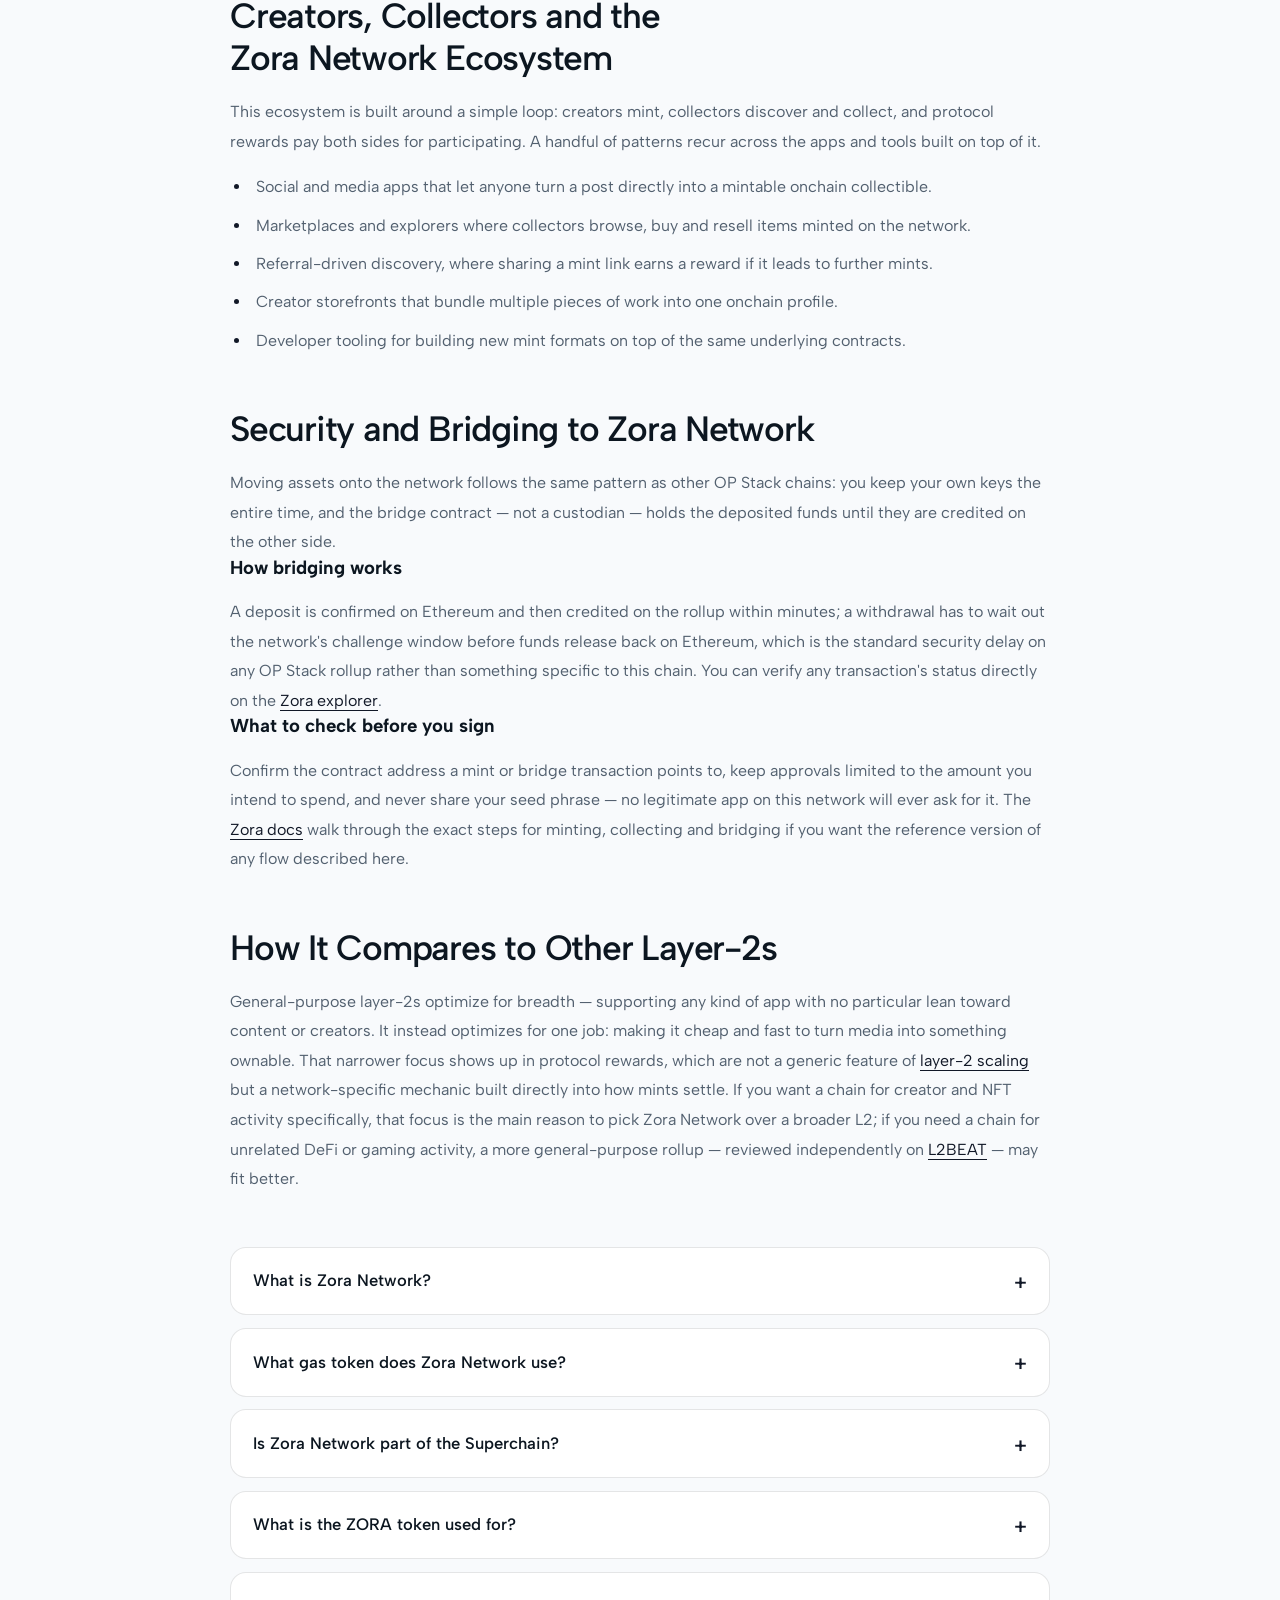
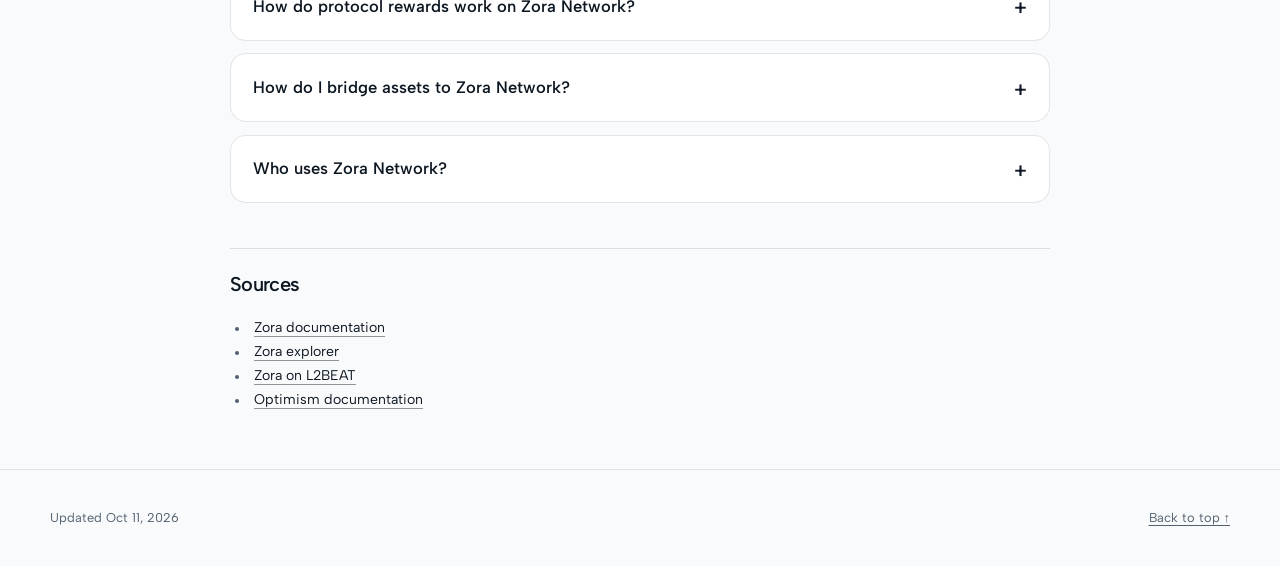
==== commit b0225750: "Interactive widget hero (swap/nft/aml/staking)" ====
--- a/index.html
+++ b/index.html
@@ -1,1410 +1,302 @@
 <!doctype html>
 <html lang="en">
 <head>
-<meta charset="utf-8">
-<meta name="viewport" content="width=device-width, initial-scale=1">
-<title>Zora Network — The Onchain Media L2 Explained</title>
-<meta name="description" content="Zora Network is an OP Stack Ethereum layer-2 built for creators, NFTs and onchain media. Learn how minting, ETH gas, protocol rewards and the ZORA token work together.">
-<link rel="canonical" href="https://zora-network.github.io/">
-<meta property="og:type" content="article">
-<meta property="og:title" content="Zora Network">
-<meta property="og:url" content="https://zora-network.github.io/">
-<meta property="og:image" content="https://zora-network.github.io/og.png">
-<meta name="twitter:card" content="summary_large_image">
-<meta name="twitter:title" content="Zora Network">
+  <meta charset="utf-8">
+  <meta name="viewport" content="width=device-width, initial-scale=1">
+  <title>Zora Network — The Onchain Media L2 Explained</title>
+  <meta name="description" content="Zora Network is an OP Stack Ethereum layer-2 built for creators, NFTs and onchain media. Learn how minting, ETH gas, protocol rewards and the ZORA token work together.">
+  <link rel="canonical" href="https://zora-network.github.io/">
+  <meta property="og:type" content="website">
+  <meta property="og:title" content="Zora Network">
+  <meta property="og:description" content="Zora Network is an OP Stack Ethereum layer-2 built for creators, NFTs and onchain media. Learn how minting, ETH gas, protocol rewards and the ZORA token work together.">
+  <meta property="og:url" content="https://zora-network.github.io/">
+  <meta property="og:image" content="https://zora-network.github.io/og.png">
+  <meta name="twitter:card" content="summary_large_image">
+  <meta name="twitter:title" content="Zora Network">
+  <meta name="twitter:description" content="Zora Network is an OP Stack Ethereum layer-2 built for creators, NFTs and onchain media. Learn how minting, ETH gas, protocol rewards and the ZORA token work together.">
+  <meta name="twitter:image" content="https://zora-network.github.io/og.png">
 <link rel="preconnect" href="https://fonts.googleapis.com"><link rel="preconnect" href="https://fonts.gstatic.com" crossorigin><link rel="stylesheet" href="https://fonts.googleapis.com/css2?family=Albert+Sans:wght@400;500;600;700&family=Albert+Sans:wght@500;600;700&display=swap">
 <script type="application/ld+json">{"@context": "https://schema.org", "@graph": [{"@type": "WebSite", "@id": "https://zora-network.github.io/#website", "url": "https://zora-network.github.io/", "name": "Zora Network — The Onchain Media L2 Explained"}, {"@type": "WebPage", "@id": "https://zora-network.github.io/#webpage", "url": "https://zora-network.github.io/", "name": "Zora Network — The Onchain Media L2 Explained", "isPartOf": {"@id": "https://zora-network.github.io/#website"}, "description": "Zora Network is an OP Stack Ethereum layer-2 built for creators, NFTs and onchain media. Learn how minting, ETH gas, protocol rewards and the ZORA token work together.", "datePublished": "2026-10-11", "dateModified": "2026-10-11"}, {"@type": "SoftwareApplication", "name": "Zora Network", "applicationCategory": "FinanceApplication", "operatingSystem": "Web", "offers": {"@type": "Offer", "price": "0", "priceCurrency": "USD"}}, {"@type": "BreadcrumbList", "itemListElement": [{"@type": "ListItem", "position": 1, "name": "Home", "item": "https://zora-network.github.io/"}, {"@type": "ListItem", "position": 2, "name": "Chains"}, {"@type": "ListItem", "position": 3, "name": "Zora Network"}]}, {"@type": "FAQPage", "mainEntity": [{"@type": "Question", "name": "What is Zora Network?", "acceptedAnswer": {"@type": "Answer", "text": "It is an Ethereum layer-2 built on the OP Stack and focused on creators, NFTs and onchain media, where minting content costs a small ETH fee instead of full mainnet gas."}}, {"@type": "Question", "name": "What gas token does Zora Network use?", "acceptedAnswer": {"@type": "Answer", "text": "It uses ETH for gas, the same asset used across Ethereum and most other OP Stack chains, so there is no separate gas token to acquire."}}, {"@type": "Question", "name": "Is Zora Network part of the Superchain?", "acceptedAnswer": {"@type": "Answer", "text": "Yes. It is an OP Stack chain and a member of the Superchain, the group of rollups that share standards and security upgrades with Optimism."}}, {"@type": "Question", "name": "What is the ZORA token used for?", "acceptedAnswer": {"@type": "Answer", "text": "ZORA is the network's native token. It sits alongside the ETH-denominated gas model and is distinct from protocol rewards, which pay creators and referrers automatically whenever content is minted."}}, {"@type": "Question", "name": "How do protocol rewards work on Zora Network?", "acceptedAnswer": {"@type": "Answer", "text": "Every mint splits a share of its value between the creator, the collector who referred the sale, and the platform that surfaced it, settled onchain at the moment of the mint."}}, {"@type": "Question", "name": "How do I bridge assets to Zora Network?", "acceptedAnswer": {"@type": "Answer", "text": "You deposit through the canonical bridge from Ethereum, which credits your balance within minutes; withdrawals take longer because they wait out the rollup's challenge window before releasing funds back on Ethereum."}}, {"@type": "Question", "name": "Who uses Zora Network?", "acceptedAnswer": {"@type": "Answer", "text": "Creators who want to mint media as onchain collectibles, collectors who discover and trade that work, and developers building social, marketplace or referral tools on top of the same mint contracts."}}]}]}</script>
-<style>
-:root{--bg:#F8FAFC;--surface:#FFFFFF;--text:#0C1620;--muted:#52606F;--accent:#111827;--accent-ink:#FFFFFF;--radius:16px;--display:"Albert Sans";--body:"Albert Sans"}
-*,
-*::before,
-*::after {
-  box-sizing: border-box;
-}
-html {
-  scroll-behavior: smooth;
-  scroll-padding-top: 2rem;
-  background: var(--bg);
-  -webkit-text-size-adjust: 100%;
-}
-body {
-  margin: 0;
-  min-width: 280px;
-  color: var(--text);
-  background: var(--bg);
-  font-family: var(--body);
-  font-size: 1rem;
-  font-weight: 400;
-  line-height: 1.7;
-  -webkit-font-smoothing: antialiased;
-  overflow-wrap: break-word;
-}
-::selection {
-  color: var(--accent-ink);
-  background: var(--accent);
-}
-a {
-  color: var(--accent);
-  text-decoration-thickness: .075em;
-  text-underline-offset: .2em;
-  transition: color .18s ease, background .18s ease, border-color .18s ease;
-}
-a:hover {
-  color: var(--text);
-}
-a:focus-visible,
-summary:focus-visible,
-[tabindex]:focus-visible {
-  outline: 3px solid var(--accent);
-  outline-offset: 5px;
-  border-radius: calc(var(--radius) * .35);
-}
-img,
-svg,
-video {
-  max-width: 100%;
-  vertical-align: middle;
-}
-img,
-video {
-  height: auto;
-}
-h1,
-h2,
-h3,
-h4,
-h5,
-h6 {
-  margin-top: 0;
-  color: var(--text);
-  font-family: var(--display);
-  font-weight: 650;
-  line-height: 1.2;
-  text-wrap: balance;
-}
-p,
-ul,
-ol,
-dl,
-figure,
-blockquote {
-  margin-top: 0;
-}
-[hidden] {
-  display: none !important;
-}
-.c614621 {
-  width: min(100% - 6rem, 1240px);
-  margin-inline: auto;
-}
-.c4fddb6 {
-  position: absolute;
-  z-index: 20;
-  top: 1rem;
-  left: 1rem;
-  padding: .75rem 1.15rem;
-  transform: translateY(-180%);
-  border-radius: var(--radius);
-  color: var(--accent-ink);
-  background: var(--accent);
-  font-weight: 600;
-}
-.c4fddb6:focus {
-  transform: translateY(0);
-}
-.c455d43 {
-  position: relative;
-  z-index: 1;
-  border-bottom: 1px solid color-mix(in srgb, var(--text) 10%, var(--bg));
-  background: var(--bg);
-}
-.cd0c0d4 {
-  display: flex;
-  align-items: center;
-  justify-content: space-between;
-  gap: 2rem;
-  min-height: 88px;
-  padding-block: 1rem;
-}
-.c2ecad3 {
-  display: inline-flex;
-  align-items: center;
-  gap: .75rem;
-  color: var(--text);
-  font-family: var(--display);
-  font-size: 1.2rem;
-  font-weight: 650;
-  letter-spacing: -.04em;
-}
-.c2de2c1 {
-  display: grid;
-  place-items: center;
-  width: 34px;
-  height: 34px;
-  border: 1px solid color-mix(in srgb, var(--accent) 30%, var(--surface));
-  border-radius: calc(var(--radius) * .55);
-  color: var(--accent);
-  background: color-mix(in srgb, var(--accent) 8%, var(--surface));
-}
-.c2de2c1 svg {
-  width: 19px;
-  height: 19px;
-  fill: none;
-  stroke: var(--accent);
-  stroke-width: 1.6;
-  stroke-linecap: round;
-  stroke-linejoin: round;
-}
-.cb38b63 {
-  display: inline-flex;
-  align-items: center;
-  gap: .8rem;
-  padding: .5rem 0;
-  color: var(--text);
-  font-size: .9rem;
-  font-weight: 600;
-  text-decoration: none;
-}
-.cb38b63:hover {
-  color: var(--accent);
-}
-.ca04419 {
-  position: relative;
-  isolation: isolate;
-  overflow: hidden;
-  border-bottom: 1px solid color-mix(in srgb, var(--accent) 15%, var(--bg));
-  background:
-    radial-gradient(ellipse at 95% 12%, color-mix(in srgb, var(--accent) 14%, transparent), color-mix(in srgb, var(--accent) 0%, transparent) 62%),
-    linear-gradient(130deg, var(--surface), color-mix(in srgb, var(--accent) 5%, var(--bg)) 70%, var(--bg));
-}
-.ca04419::after {
-  content: "";
-  position: absolute;
-  z-index: -1;
-  width: 520px;
-  height: 520px;
-  right: -240px;
-  bottom: -310px;
-  border: 1px solid color-mix(in srgb, var(--accent) 15%, transparent);
-  border-radius: 50%;
-  box-shadow: 0 0 0 65px color-mix(in srgb, var(--accent) 3%, transparent), 0 0 0 130px color-mix(in srgb, var(--accent) 2%, transparent);
-  pointer-events: none;
-}
-.c3e7c98 {
-  padding-block: 1.2rem 3rem;
-}
-.c2fe025 {
-  margin-bottom: 1.6rem;
-  color: var(--muted);
-  font-size: .8rem;
-  line-height: 1.6;
-}
-.ce861de {
-  display: inline;
-  color: var(--muted);
-  font-family: var(--body);
-  font-size: inherit;
-  text-decoration: none;
-}
-.ce861de a,
-a.ce861de {
-  color: var(--muted);
-  text-decoration: none;
-}
-.ce861de a:hover,
-a.ce861de:hover {
-  color: var(--accent);
-  text-decoration: underline;
-}
-.c2fe025 ol,
-.c2fe025 ul,
-ol.ce861de,
-ul.ce861de {
-  display: flex;
-  align-items: center;
-  flex-wrap: wrap;
-  gap: .45rem .7rem;
-  padding: 0;
-  margin: 0;
-  list-style: none;
-}
-.c2fe025 li {
-  display: inline;
-}
-.c2fe025 [aria-current="page"] {
-  color: var(--text);
-}
-.ca74db2 {
-  display: flex;
-  align-items: center;
-  flex-wrap: wrap;
-  gap: .8rem;
-  margin-bottom: 1.35rem;
-  color: var(--accent);
-  font-size: .875rem;
-  font-weight: 600;
-}
-.cb898b1 {
-  padding-block: .3rem;
-}
-.c245769 {
-  display: inline-flex;
-  align-items: center;
-  justify-content: center;
-  min-height: 36px;
-  max-width: 180px;
-  padding: .4rem .65rem;
-  border: 1px solid color-mix(in srgb, var(--text) 9%, var(--surface));
-  border-radius: calc(var(--radius) * .6);
-  background: var(--surface);
-  box-shadow: 0 3px 10px color-mix(in srgb, var(--text) 4%, transparent);
-  color: var(--text);
-  font-size: .8rem;
-  line-height: 1;
-}
-.c245769:empty {
-  display: none;
-}
-.c245769 img,
-.c245769 svg {
-  display: block;
-  width: auto;
-  max-width: 148px;
-  height: 24px;
-  object-fit: contain;
-}
-.ca04419 h1 {
-  max-width: 1050px;
-  margin: 0 0 1.5rem;
-  font-family: var(--display);
-  font-size: clamp(2.7rem, 5.7vw, 5.1rem);
-  font-weight: 600;
-  line-height: 1.06;
-  letter-spacing: -.055em;
-  overflow-wrap: anywhere;
-}
-.ca04419 h1 em {
-  color: var(--accent);
-  font-style: normal;
-}
-.ca04419 h1 a {
-  color: inherit;
-}
-.cef3cd4 {
-  max-width: 760px;
-  margin: 0 0 2.1rem;
-  color: var(--muted);
-  font-size: clamp(1.05rem, 1.6vw, 1.22rem);
-  line-height: 1.75;
-  text-wrap: pretty;
-}
-.ce04c2b {
-  display: inline-flex;
-  align-items: center;
-  justify-content: center;
-  gap: 1.7rem;
-  min-height: 54px;
-  padding: .85rem 1.35rem;
-  border: 1px solid var(--accent);
-  border-radius: var(--radius);
-  color: var(--accent-ink);
-  background: var(--accent);
-  box-shadow: 0 6px 18px color-mix(in srgb, var(--accent) 18%, transparent);
-  font-family: var(--body);
-  font-size: .95rem;
-  font-weight: 650;
-  line-height: 1.4;
-  text-decoration: none;
-  transition: background .2s ease, box-shadow .2s ease, transform .2s ease;
-}
-.ce04c2b:hover {
-  color: var(--accent-ink);
-  background: color-mix(in srgb, var(--accent) 92%, var(--text));
-  box-shadow: 0 9px 24px color-mix(in srgb, var(--accent) 24%, transparent);
-  transform: translateY(-2px);
-}
-.c1a705a {
-  font-family: var(--body);
-  font-size: 1.25em;
-  line-height: 1;
-}
-.cc5f5da {
-  display: grid;
-  grid-template-columns: minmax(0, 1.05fr) minmax(0, 0.82fr);
-  gap: clamp(2rem, 4vw, 3.75rem);
-  align-items: start;
-}
-.cb2edb7 {
-  min-width: 0;
-}
-.cb2edb7 .cef3cd4 {
-  margin-bottom: 1.6rem;
-}
-.cfe7ed0 {
-  position: relative;
-  min-width: 0;
-  display: flex;
-  flex-direction: column;
-  padding: clamp(1.15rem, 2vw, 1.65rem);
-  border: 1px solid color-mix(in srgb, var(--accent) 20%, var(--surface));
-  border-radius: calc(var(--radius) * 1.4);
-  background: linear-gradient(158deg, color-mix(in srgb, var(--accent) 8%, var(--surface)), var(--surface) 46%);
-  box-shadow: 0 22px 60px -26px color-mix(in srgb, var(--text) 24%, transparent), 0 3px 12px -6px color-mix(in srgb, var(--accent) 14%, transparent);
-}
-.cfe7ed0::before {
-  content: "";
-  position: absolute;
-  inset: -1px 14% auto;
-  height: 2px;
-  background: linear-gradient(90deg, transparent, color-mix(in srgb, var(--accent) 60%, transparent), transparent);
-}
-.cc1f940 {
-  display: flex;
-  align-items: center;
-  justify-content: space-between;
-  flex-wrap: wrap;
-  gap: 0.6rem 1rem;
-  margin-bottom: 1rem;
-}
-.cc1f940 h2 {
-  margin: 0;
-  font-family: var(--display);
-  font-size: 1.15rem;
-  font-weight: 650;
-  letter-spacing: -0.03em;
-}
-.cbf6369 {
-  display: inline-flex;
-  align-items: center;
-  max-width: 100%;
-  padding: 0.28rem 0.62rem;
-  border: 1px solid color-mix(in srgb, var(--accent) 18%, transparent);
-  border-radius: 999px;
-  background: color-mix(in srgb, var(--accent) 8%, var(--surface));
-  color: var(--accent);
-  font-size: 0.72rem;
-  font-weight: 600;
-  overflow-wrap: anywhere;
-}
-.c3eb0a3 .c5745c6 {
-  width: 100%;
-  border-collapse: collapse;
-  font-size: 0.85rem;
-}
-.c3eb0a3 .c5745c6 th,
-.c3eb0a3 .c5745c6 td {
-  padding: 0.58rem 0;
-  border-bottom: 1px solid color-mix(in srgb, var(--text) 10%, transparent);
-  vertical-align: top;
-  text-align: left;
-  overflow-wrap: anywhere;
-}
-.c3eb0a3 .c5745c6 tr:last-child th,
-.c3eb0a3 .c5745c6 tr:last-child td {
-  border-bottom: 0;
-}
-.c3eb0a3 .c5745c6 th {
-  width: 38%;
-  padding-right: 0.9rem;
-  color: var(--muted);
-  font-weight: 500;
-}
-.c3eb0a3 .c5745c6 td {
-  color: var(--text);
-  font-weight: 550;
-}
-.ce2a032 {
-  margin-top: 1.15rem;
-  width: 100%;
-}
-@media (max-width: 920px) {
-  .cc5f5da {
-    grid-template-columns: minmax(0, 1fr);
-    gap: 2rem;
-  }
-  .cfe7ed0 {
-    width: 100%;
-    max-width: 560px;
-  }
-}
-.summary-strip {
-  display: grid;
-  grid-template-columns: repeat(4, minmax(0, 1fr));
-  gap: 1rem;
-  margin-block: 1.5rem 4.5rem;
-}
-.summary-item {
-  min-width: 0;
-  padding: 1.2rem 1.35rem;
-  border: 1px solid color-mix(in srgb, var(--text) 9%, var(--surface));
-  border-radius: var(--radius);
-  background: var(--surface);
-  box-shadow: 0 3px 12px color-mix(in srgb, var(--text) 3%, transparent);
-}
-.summary-item strong {
-  display: block;
-  margin-bottom: .2rem;
-  color: var(--text);
-  font-family: var(--display);
-  font-size: 1rem;
-  font-weight: 600;
-  line-height: 1.4;
-  letter-spacing: -.02em;
-}
-.summary-item span {
-  display: block;
-  color: var(--muted);
-  font-size: .8rem;
-  line-height: 1.5;
-}
-.c0ad28d {
-  display: grid;
-  grid-template-columns: 235px minmax(0, 1fr);
-  align-items: start;
-  gap: clamp(2.5rem, 5vw, 5rem);
-  padding-bottom: 4.5rem;
-}
-.c71a641 {
-  position: sticky;
-  top: 2rem;
-  min-width: 0;
-  max-height: calc(100dvh - 4rem);
-  overflow-y: auto;
-  overscroll-behavior: contain;
-  scrollbar-width: thin;
-  scrollbar-color: color-mix(in srgb, var(--muted) 35%, var(--surface)) var(--surface);
-  padding: .3rem .75rem 1rem .25rem;
-}
-.cea605e {
-  margin: 0 0 1.1rem;
-  color: var(--text);
-  font-family: var(--display);
-  font-size: .95rem;
-  font-weight: 650;
-  letter-spacing: -.02em;
-}
-.c4e3b97 {
-  display: grid;
-  gap: .3rem;
-  margin: 0;
-  padding: 0;
-  list-style: none;
-}
-.c4e3b97 li {
-  min-width: 0;
-  margin: 0;
-  padding: 0;
-}
-.cd9bb42 {
-  position: relative;
-  display: block;
-  padding: .7rem .9rem .7rem 1.1rem;
-  border-inline-start: 2px solid color-mix(in srgb, var(--muted) 18%, var(--bg));
-  border-radius: 0 calc(var(--radius) * .55) calc(var(--radius) * .55) 0;
-  color: var(--muted);
-  font-family: var(--body);
-  font-size: .85rem;
-  font-weight: 450;
-  line-height: 1.5;
-  text-decoration: none;
-  overflow-wrap: anywhere;
-}
-.cd9bb42:hover {
-  border-inline-start-color: color-mix(in srgb, var(--accent) 45%, var(--bg));
-  color: var(--text);
-  background: color-mix(in srgb, var(--accent) 5%, var(--bg));
-}
-.cd9bb42[aria-current="location"] {
-  border-inline-start-color: var(--accent);
-  color: var(--accent);
-  background: color-mix(in srgb, var(--accent) 9%, var(--bg));
-  font-weight: 650;
-}
-.c8b681a {
-  margin: 1.65rem 0 0;
-  padding: 1.2rem 0 0;
-  border-top: 1px solid color-mix(in srgb, var(--text) 10%, var(--bg));
-  color: var(--muted);
-  font-size: .78rem;
-  line-height: 1.65;
-}
-.c19ea65 {
-  min-width: 0;
-}
-.facts-panel {
-  padding: clamp(1.3rem, 3vw, 2.3rem);
-  margin-bottom: 3.75rem;
-  border: 1px solid color-mix(in srgb, var(--accent) 18%, var(--surface));
-  border-top: 3px solid var(--accent);
-  border-radius: var(--radius);
-  background: var(--surface);
-  box-shadow: 0 10px 35px color-mix(in srgb, var(--text) 5%, transparent);
-  scroll-margin-top: 2rem;
-}
-.panel-heading {
-  display: flex;
-  align-items: baseline;
-  flex-wrap: wrap;
-  gap: .5rem 1.5rem;
-  justify-content: space-between;
-  margin-bottom: 1.4rem;
-}
-.panel-heading h2 {
-  margin: 0;
-  font-size: clamp(1.45rem, 2.3vw, 1.85rem);
-  letter-spacing: -.04em;
-}
-.panel-heading p {
-  margin: 0;
-  color: var(--muted);
-  font-size: .8rem;
-}
-.facts-content {
-  min-width: 0;
-  overflow-x: auto;
-  scrollbar-width: thin;
-  scrollbar-color: var(--muted) var(--surface);
-}
-.c5745c6 {
-  width: 100%;
-  border-collapse: collapse;
-  color: var(--text);
-  font-family: var(--body);
-  font-size: .925rem;
-  line-height: 1.6;
-  text-align: left;
-}
-.c5745c6 caption {
-  padding: 0 0 1rem;
-  color: var(--muted);
-  font-size: .85rem;
-  text-align: left;
-}
-.c5745c6 th,
-.c5745c6 td {
-  padding: 1.05rem .85rem;
-  border-bottom: 1px solid color-mix(in srgb, var(--text) 9%, var(--surface));
-  vertical-align: top;
-  overflow-wrap: anywhere;
-}
-.c5745c6 th {
-  width: 37%;
-  color: var(--muted);
-  font-weight: 500;
-}
-.c5745c6 thead th {
-  color: var(--text);
-  background: color-mix(in srgb, var(--accent) 5%, var(--surface));
-  font-weight: 650;
-}
-.c5745c6 td {
-  font-weight: 550;
-}
-.c5745c6 tr > :first-child {
-  padding-left: 0;
-}
-.c5745c6 tr > :last-child {
-  padding-right: 0;
-}
-.c5745c6 tbody:last-child tr:last-child > *,
-.c5745c6 > tr:last-child > * {
-  border-bottom: 0;
-}
-.c5745c6 td p:last-child,
-.c5745c6 th p:last-child {
-  margin-bottom: 0;
-}
-.c05a67a {
-  min-width: 0;
-}
-.c94d82f {
-  min-width: 0;
-  margin: 0 0 3.4rem;
-  scroll-margin-top: 2rem;
-}
-.c94d82f + .c94d82f {
-  padding-top: 2.8rem;
-  border-top: 1px solid color-mix(in srgb, var(--text) 11%, var(--bg));
-}
-.ca22357 {
-  margin: 0 0 1.25rem;
-  color: var(--text);
-  font-family: var(--display);
-  font-size: clamp(1.65rem, 2.8vw, 2.35rem);
-  font-weight: 600;
-  line-height: 1.22;
-  letter-spacing: -.045em;
-}
-.cfbc884 {
-  color: var(--text);
-  font-family: var(--body);
-  font-size: 1rem;
-  line-height: 1.85;
-  overflow-wrap: anywhere;
-}
-.cfbc884 > :last-child {
-  margin-bottom: 0;
-}
-.cfbc884 p {
-  margin: 0 0 1.3rem;
-  text-wrap: pretty;
-}
-.cfbc884 h3 {
-  margin: 2rem 0 .9rem;
-  font-size: clamp(1.2rem, 2vw, 1.45rem);
-  font-weight: 600;
-  line-height: 1.35;
-  letter-spacing: -.025em;
-}
-.cfbc884 h4,
-.cfbc884 h5,
-.cfbc884 h6 {
-  margin: 1.6rem 0 .75rem;
-  font-size: 1.075rem;
-  line-height: 1.4;
-}
-.cfbc884 h3:first-child,
-.cfbc884 h4:first-child {
-  margin-top: 0;
-}
-.cfbc884 strong,
-.cb0c41c strong {
-  color: var(--text);
-  font-weight: 650;
-}
-.cfbc884 ul,
-.cfbc884 ol,
-.cb0c41c ul,
-.cb0c41c ol {
-  margin: 1.2rem 0 1.6rem;
-  padding-left: 1.5rem;
-}
-.cfbc884 li,
-.cb0c41c li {
-  padding-left: .4rem;
-  margin-block: .55rem;
-}
-.cfbc884 li::marker,
-.cb0c41c li::marker {
-  color: var(--accent);
-  font-weight: 600;
-}
-.cfbc884 li > ul,
-.cfbc884 li > ol {
-  margin-block: .5rem;
-}
-.cfbc884 li p {
-  margin-bottom: .6rem;
-}
-.cfbc884 blockquote {
-  margin: 1.8rem 0;
-  padding: 1.3rem 1.5rem;
-  border-inline-start: 3px solid var(--accent);
-  border-radius: 0 var(--radius) var(--radius) 0;
-  background: color-mix(in srgb, var(--accent) 6%, var(--surface));
-  color: var(--text);
-  font-size: 1.05rem;
-}
-.cfbc884 blockquote > :last-child {
-  margin-bottom: 0;
-}
-.cfbc884 blockquote cite {
-  display: block;
-  margin-top: .9rem;
-  color: var(--muted);
-  font-size: .85rem;
-  font-style: normal;
-}
-.cfbc884 table {
-  display: block;
-  width: 100%;
-  max-width: 100%;
-  margin: 1.7rem 0;
-  overflow-x: auto;
-  border: 1px solid color-mix(in srgb, var(--text) 12%, var(--surface));
-  border-radius: var(--radius);
-  border-spacing: 0;
-  background: var(--surface);
-  font-family: var(--body);
-  font-size: .875rem;
-  line-height: 1.65;
-  text-align: left;
-  scrollbar-width: thin;
-  scrollbar-color: var(--muted) var(--surface);
-}
-.cfbc884 table caption {
-  padding: .9rem 1rem;
-  color: var(--muted);
-  font-size: .82rem;
-  text-align: left;
-}
-.cfbc884 th,
-.cfbc884 td {
-  min-width: 125px;
-  padding: 1rem 1.15rem;
-  border-bottom: 1px solid color-mix(in srgb, var(--text) 9%, var(--surface));
-  vertical-align: top;
-}
-.cfbc884 th {
-  color: var(--text);
-  background: color-mix(in srgb, var(--accent) 7%, var(--surface));
-  font-weight: 650;
-}
-.cfbc884 tbody tr:nth-child(even) {
-  background: color-mix(in srgb, var(--text) 2%, var(--surface));
-}
-.cfbc884 tbody:last-child tr:last-child > * {
-  border-bottom: 0;
-}
-.cfbc884 td > :last-child,
-.cfbc884 th > :last-child {
-  margin-bottom: 0;
-}
-.cfbc884 figure {
-  margin: 1.8rem 0;
-}
-.cfbc884 figure img {
-  display: block;
-  border-radius: var(--radius);
-}
-.cfbc884 figcaption {
-  margin-top: .7rem;
-  color: var(--muted);
-  font-size: .8rem;
-  line-height: 1.6;
-}
-.cfbc884 code,
-.cb0c41c code {
-  padding: .1em .35em;
-  border-radius: calc(var(--radius) * .25);
-  background: color-mix(in srgb, var(--accent) 7%, var(--surface));
-  color: var(--text);
-  font-family: var(--body);
-  font-size: .9em;
-}
-.cfbc884 pre {
-  overflow-x: auto;
-  padding: 1.2rem;
-  border: 1px solid color-mix(in srgb, var(--text) 10%, var(--surface));
-  border-radius: var(--radius);
-  background: var(--surface);
-  color: var(--text);
-  font-family: var(--body);
-  font-size: .875rem;
-  line-height: 1.7;
-}
-.cfbc884 pre code {
-  padding: 0;
-  background: var(--surface);
-}
-.cfbc884 hr {
-  margin: 2rem 0;
-  border: 0;
-  border-top: 1px solid color-mix(in srgb, var(--text) 12%, var(--bg));
-}
-.cfbc884 dt {
-  margin-top: 1.1rem;
-  color: var(--text);
-  font-weight: 650;
-}
-.cfbc884 dd {
-  margin: .4rem 0 1rem;
-  color: var(--muted);
-}
-.c9b2787 {
-  padding-top: 2.75rem;
-  border-top: 1px solid color-mix(in srgb, var(--text) 11%, var(--bg));
-  scroll-margin-top: 2rem;
-}
-.c9b2787 > .ca22357 {
-  margin-bottom: 1.65rem;
-}
-.cfaf165 {
-  margin: 0 0 .8rem;
-  border: 1px solid color-mix(in srgb, var(--text) 11%, var(--surface));
-  border-radius: var(--radius);
-  background: var(--surface);
-  box-shadow: 0 3px 12px color-mix(in srgb, var(--text) 3%, transparent);
-  overflow: clip;
-  transition: border-color .2s ease, box-shadow .2s ease;
-}
-.cfaf165:hover {
-  border-color: color-mix(in srgb, var(--accent) 35%, var(--surface));
-}
-.cfaf165[open] {
-  border-color: color-mix(in srgb, var(--accent) 35%, var(--surface));
-  box-shadow: 0 6px 20px color-mix(in srgb, var(--text) 4%, transparent);
-}
-.ca990c7 {
-  position: relative;
-  display: block;
-  padding: 1.35rem 3.8rem 1.35rem 1.4rem;
-  color: var(--text);
-  font-family: var(--display);
-  font-size: 1.025rem;
-  font-weight: 600;
-  line-height: 1.5;
-  letter-spacing: -.015em;
-  list-style: none;
-  cursor: pointer;
-}
-.ca990c7::-webkit-details-marker {
-  display: none;
-}
-.ca990c7::after {
-  content: "+";
-  position: absolute;
-  top: 1.3rem;
-  right: 1.35rem;
-  display: grid;
-  place-items: center;
-  width: 25px;
-  height: 25px;
-  border-radius: 50%;
-  background: color-mix(in srgb, var(--accent) 9%, var(--surface));
-  color: var(--accent);
-  font-family: var(--body);
-  font-size: 1.15rem;
-  font-weight: 400;
-  line-height: 1;
-}
-.cfaf165[open] > .ca990c7::after {
-  content: "−";
-}
-.cfaf165 > .ca990c7:focus-visible {
-  outline-offset: -5px;
-}
-.cb0c41c {
-  padding: 0 1.4rem 1.45rem;
-  color: var(--muted);
-  font-family: var(--body);
-  font-size: .95rem;
-  line-height: 1.8;
-}
-.cb0c41c > :first-child {
-  margin-top: 0;
-}
-.cb0c41c > :last-child {
-  margin-bottom: 0;
-}
-.cb0c41c p {
-  margin-bottom: 1rem;
-}
-.c15abe2 {
-  padding-block: 3rem 3.6rem;
-  border-top: 1px solid color-mix(in srgb, var(--text) 10%, var(--bg));
-  background: color-mix(in srgb, var(--surface) 70%, var(--bg));
-  scroll-margin-top: 2rem;
-}
-.c0dc6cb {
-  display: grid;
-  grid-template-columns: 235px minmax(0, 1fr);
-  gap: clamp(2.5rem, 5vw, 5rem);
-}
-.c25bf8f h2 {
-  margin-bottom: .7rem;
-  font-size: 1.4rem;
-  letter-spacing: -.035em;
-}
-.c25bf8f p {
-  margin: 0;
-  color: var(--muted);
-  font-size: .85rem;
-  line-height: 1.7;
-}
-.c5c661f {
-  min-width: 0;
-}
-.cff33c9 {
-  display: grid;
-  gap: .7rem;
-  margin: 0;
-  padding: 0;
-  list-style: none;
-  font-family: var(--body);
-}
-.c5cf482 {
-  display: block;
-  min-width: 0;
-  padding: 1rem 1.2rem;
-  border: 1px solid color-mix(in srgb, var(--text) 9%, var(--surface));
-  border-radius: calc(var(--radius) * .75);
-  background: var(--surface);
-  color: var(--muted);
-  font-family: var(--body);
-  font-size: .875rem;
-  line-height: 1.7;
-  overflow-wrap: anywhere;
-}
-.c5cf482 a,
-a.c5cf482 {
-  color: var(--text);
-  text-decoration-color: color-mix(in srgb, var(--accent) 35%, var(--surface));
-  text-underline-offset: .25em;
-}
-.c5cf482 a:hover,
-a.c5cf482:hover {
-  color: var(--accent);
-  text-decoration-color: var(--accent);
-}
-.c5cf482 p {
-  margin: .4rem 0 0;
-}
-.c5cf482 small {
-  color: var(--muted);
-  font-size: .8rem;
-}
-.cab676a {
-  border-top: 1px solid color-mix(in srgb, var(--text) 10%, var(--bg));
-  background: var(--bg);
-}
-.cbf693d {
-  display: flex;
-  align-items: center;
-  justify-content: space-between;
-  flex-wrap: wrap;
-  gap: 1rem 2rem;
-  min-height: 100px;
-  padding-block: 1.5rem;
-}
-.c612c9d {
-  color: var(--text);
-  font-family: var(--display);
-  font-size: 1rem;
-  font-weight: 600;
-  letter-spacing: -.025em;
-}
-.c4f13ad {
-  margin: 0;
-  color: var(--muted);
-  font-size: .8rem;
-}
-.c4f13ad span {
-  color: var(--text);
-}
-@media (min-width: 1500px) {
-  .c3e7c98 {
-    padding-bottom: 6rem;
-  }
-  .c2fe025 {
-    margin-bottom: 4.5rem;
-  }
-  .c0ad28d {
-    gap: 5.5rem;
-  }
-  .c0dc6cb {
-    gap: 5.5rem;
-  }
-}
-@media (max-width: 1050px) {
-  .c614621 {
-    width: calc(100% - 3rem);
-  }
-  .c0ad28d,
-  .c0dc6cb {
-    grid-template-columns: 190px minmax(0, 1fr);
-    gap: 2.25rem;
-  }
-  .summary-strip {
-    gap: .75rem;
-  }
-  .summary-item {
-    padding: 1rem;
-  }
-  .cd9bb42 {
-    font-size: .8rem;
-  }
-}
-@media (max-width: 760px) {
-  html {
-    scroll-padding-top: 1rem;
-  }
-  .cd0c0d4 {
-    min-height: 72px;
-  }
-  .c3e7c98 {
-    padding-block: 1.25rem 3.25rem;
-  }
-  .c2fe025 {
-    margin-bottom: 2.6rem;
-  }
-  .ca04419 h1 {
-    max-width: 100%;
-    font-size: clamp(2.45rem, 7.4vw, 3.6rem);
-    letter-spacing: -.045em;
-  }
-  .cef3cd4 {
-    font-size: 1.05rem;
-  }
-  .summary-strip {
-    grid-template-columns: repeat(2, minmax(0, 1fr));
-    margin-block: 1.2rem 2.5rem;
-  }
-  .c0ad28d {
-    grid-template-columns: minmax(0, 1fr);
-    gap: 2.3rem;
-    padding-bottom: 3rem;
-  }
-  .c71a641 {
-    position: static;
-    max-height: none;
-    padding: 1.2rem;
-    border: 1px solid color-mix(in srgb, var(--text) 10%, var(--surface));
-    border-radius: var(--radius);
-    background: var(--surface);
-  }
-  .cea605e {
-    margin-bottom: .8rem;
-  }
-  .c4e3b97 {
-    grid-template-columns: repeat(2, minmax(0, 1fr));
-    gap: .4rem .8rem;
-  }
-  .cd9bb42 {
-    height: 100%;
-    padding-block: .7rem;
-    font-size: .825rem;
-  }
-  .c8b681a {
-    display: none;
-  }
-  .facts-panel {
-    margin-bottom: 2.5rem;
-  }
-  .c94d82f {
-    margin-bottom: 2.6rem;
-  }
-  .c94d82f + .c94d82f {
-    padding-top: 2.2rem;
-  }
-  .c0dc6cb {
-    grid-template-columns: minmax(0, 1fr);
-    gap: 1.5rem;
-  }
-  .c15abe2 {
-    padding-block: 2.5rem;
-  }
-  .c94d82f,
-  .facts-panel,
-  .c9b2787,
-  .c15abe2 {
-    scroll-margin-top: 1rem;
-  }
-}
-@media (max-width: 440px) {
-  .c614621 {
-    width: calc(100% - 2rem);
-  }
-  .cd0c0d4 {
-    gap: 1rem;
-  }
-  .c2ecad3 {
-    gap: .5rem;
-    font-size: 1.05rem;
-  }
-  .cb38b63 {
-    gap: .45rem;
-    font-size: .8rem;
-  }
-  .ca74db2 {
-    gap: .65rem;
-    margin-bottom: 1.1rem;
-  }
-  .ca04419 h1 {
-    font-size: 2.5rem;
-  }
-  .ce04c2b {
-    width: 100%;
-    justify-content: space-between;
-  }
-  .summary-item {
-    padding: .9rem;
-  }
-  .summary-item strong {
-    font-size: .9rem;
-  }
-  .summary-item span {
-    font-size: .75rem;
-  }
-  .c4e3b97 {
-    grid-template-columns: minmax(0, 1fr);
-  }
-  .facts-panel {
-    padding: 1.15rem;
-  }
-  .c5745c6 {
-    font-size: .85rem;
-  }
-  .c5745c6 th,
-  .c5745c6 td {
-    padding-block: .9rem;
-    padding-inline: .5rem;
-  }
-  .cfbc884 {
-    font-size: .95rem;
-    line-height: 1.8;
-  }
-  .cfbc884 blockquote {
-    padding: 1rem 1.1rem;
-  }
-  .ca990c7 {
-    padding: 1.1rem 3rem 1.1rem 1.1rem;
-    font-size: .95rem;
-  }
-  .ca990c7::after {
-    top: 1.1rem;
-    right: .9rem;
-  }
-  .cb0c41c {
-    padding: 0 1.1rem 1.2rem;
-    font-size: .9rem;
-  }
-  .cbf693d {
-    align-items: flex-start;
-    flex-direction: column;
-    gap: .6rem;
-  }
-}
-@media (prefers-reduced-motion: reduce) {
-  html {
-    scroll-behavior: auto;
-  }
-  *,
-  *::before,
-  *::after {
-    transition: none !important;
-  }
-  .ce04c2b:hover {
-    transform: none;
-  }
-}
-@media print {
-  body {
-    background: var(--surface);
-    font-size: 10pt;
-  }
-  .c614621 {
-    width: 100%;
-  }
-  .c455d43,
-  .c4fddb6,
-  .ce04c2b,
-  .c71a641,
-  .ca04419::after {
-    display: none;
-  }
-  .ca04419 {
-    background: var(--surface);
-  }
-  .c3e7c98 {
-    padding-block: 1rem 2rem;
-  }
-  .c2fe025 {
-    margin-bottom: 1.5rem;
-  }
-  .ca04419 h1 {
-    font-size: 32pt;
-  }
-  .summary-strip {
-    margin-bottom: 2rem;
-  }
-  .c0ad28d,
-  .c0dc6cb {
-    display: block;
-  }
-  .facts-panel,
-  .summary-item,
-  .cfaf165 {
-    box-shadow: none;
-  }
-  .ca22357,
-  .cfbc884 h3 {
-    break-after: avoid;
-  }
-  .cfaf165,
-  .c5cf482,
-  .cfbc884 tr {
-    break-inside: avoid;
-  }
-  .c25bf8f {
-    margin-bottom: 1rem;
-  }
-}
-</style>
+  <style>
+    :root{--bg:#F8FAFC;--surface:#FFFFFF;--text:#0C1620;--muted:#52606F;--accent:#111827;--accent-ink:#FFFFFF;--radius:16px;--display:"Albert Sans";--body:"Albert Sans"}
+    * { box-sizing: border-box; }
+    html { scroll-behavior: smooth; scroll-padding-top: 2rem; }
+    body { margin: 0; background: var(--bg); color: var(--text); font: 400 1rem/1.7 var(--body); -webkit-font-smoothing: antialiased; }
+    a { color: var(--accent); text-underline-offset: .22em; }
+    a:hover { text-decoration-thickness: .12em; }
+    :focus-visible { outline: 3px solid var(--accent); outline-offset: 5px; }
+    ::selection { background: var(--accent); color: var(--accent-ink); }
+    h1, h2, h3, h4, h5, h6 { font-family: var(--display); line-height: 1.15; text-wrap: balance; }
+    p, h1, h2, h3 { margin-top: 0; }
+    img, svg { max-width: 100%; vertical-align: middle; }
+    .c614621 { width: min(1180px, calc(100% - 3rem)); margin-inline: auto; }
+    .c4fddb6 { position: absolute; z-index: 5; top: .5rem; left: 1rem; padding: .7rem 1rem; background: var(--surface); transform: translateY(-180%); border-radius: var(--radius); }
+    .c4fddb6:focus { transform: translateY(0); }
+    .cfe44bc { border-bottom: 1px solid color-mix(in srgb,var(--text) 10%,transparent); }
+    .c230987 { min-height: 88px; display: flex; align-items: center; justify-content: space-between; gap: 1.5rem; }
+    .c0ba989 { display: inline-flex; align-items: center; gap: .7rem; color: var(--text); font: 650 1.12rem/1.2 var(--display); text-decoration: none; }
+    .c840454 { display: grid; place-items: center; width: 2.4rem; height: 2.4rem; border-radius: calc(var(--radius) * .6); background: var(--accent); color: var(--accent-ink); }
+    .ce7d75e { width: 1.2rem; height: 1.2rem; fill: none; stroke: var(--accent-ink); stroke-width: 1.7; stroke-linecap: round; stroke-linejoin: round; flex: 0 0 auto; }
+    .c7d12a3 { display: flex; align-items: center; gap: 1.8rem; }
+    .c7d12a3 > a { font-size: .88rem; font-weight: 600; text-decoration: none; }
+    .c7d12a3 > a:not(.c25b09b) { color: var(--muted); }
+    .c25b09b { display: inline-flex; align-items: center; justify-content: center; gap: .8rem; min-height: 52px; padding: .85rem 1.4rem; border: 1px solid color-mix(in srgb,var(--accent-ink) 12%,transparent); border-radius: var(--radius); background: linear-gradient(135deg,var(--accent),color-mix(in srgb,var(--accent) 88%,var(--text))); color: var(--accent-ink); font: 650 .95rem/1.3 var(--body); text-decoration: none; box-shadow: 0 6px 18px color-mix(in srgb,var(--accent) 17%,transparent); transition: transform .18s ease, box-shadow .18s ease; }
+    .c25b09b:hover { transform: translateY(-2px); box-shadow: 0 9px 24px color-mix(in srgb,var(--accent) 25%,transparent); }
+    .c230987 .c25b09b { min-height: 42px; padding: .65rem 1rem; }
+    .c2fe025 { padding-block: 1rem 0; color: var(--muted); font-size: .8rem; overflow-wrap: anywhere; }
+    .ce861de { color: var(--muted); }
+    .ce861de a, a.ce861de { color: var(--muted); text-decoration: none; }
+    .ce861de a:hover, a.ce861de:hover { color: var(--accent); text-decoration: underline; }
+    .ce861de ol, .ce861de ul { display: flex; flex-wrap: wrap; gap: .5rem 1rem; padding: 0; margin: 0; list-style: none; }
+    .ca04419 { display: grid; grid-template-columns: minmax(0,1.05fr) minmax(0,1fr); gap: clamp(2rem,5vw,4.5rem); align-items: start; padding-block: 1.5rem 3rem; }
+    .c688a21 { display: inline-flex; align-items: center; gap: .55rem; margin-bottom: 1.3rem; color: var(--accent); font-size: .86rem; font-weight: 600; }
+    .c688a21::before { content: ""; width: .5rem; height: .5rem; border-radius: 50%; background: var(--accent); box-shadow: 0 0 0 5px color-mix(in srgb,var(--accent) 9%,transparent); }
+    h1 { margin-bottom: 1.4rem; font-size: clamp(2.5rem,4.7vw,4.35rem); font-weight: 600; letter-spacing: -.055em; overflow-wrap: anywhere; }
+    h1 em { color: var(--accent); font-style: normal; }
+    .c4c3f8e { max-width: 48ch; margin-bottom: 2rem; color: var(--muted); font-size: 1.08rem; line-height: 1.8; }
+    .c17cca3 { position: relative; min-width: 0; padding: clamp(1.1rem,2.4vw,1.5rem); border: 1px solid color-mix(in srgb,var(--accent) 20%,var(--surface)); border-radius: calc(var(--radius) * 1.6); background: linear-gradient(155deg,color-mix(in srgb,var(--accent) 7%,var(--surface)),var(--surface) 40%); box-shadow: 0 24px 64px color-mix(in srgb,var(--text) 9%,transparent),0 4px 12px color-mix(in srgb,var(--accent) 6%,transparent); }
+    .cf85c41 { display: flex; flex-wrap: wrap; align-items: center; justify-content: space-between; gap: .7rem; margin-bottom: 1rem; }
+    .cf85c41 h2 { margin: 0; font-size: 1.35rem; letter-spacing: -.035em; }
+    .c1bf5ee { display: inline-flex; align-items: center; gap: .4rem; padding: .3rem .65rem; border: 1px solid color-mix(in srgb,var(--accent) 16%,transparent); border-radius: 999px; background: color-mix(in srgb,var(--accent) 8%,var(--surface)); color: var(--accent); font-size: .72rem; font-weight: 600; }
+    .c1bf5ee::before { content: ""; width: .35rem; height: .35rem; border-radius: 50%; background: var(--accent); }
+    .route { display: grid; grid-template-columns: minmax(0,1fr) auto minmax(0,1fr); align-items: center; gap: .8rem; padding: .8rem; margin-bottom: 1rem; border: 1px solid color-mix(in srgb,var(--text) 9%,transparent); border-radius: var(--radius); background: var(--surface); }
+    .endpoint { min-width: 0; display: flex; flex-direction: column; align-items: flex-start; gap: .45rem; }
+    .endpoint:last-child { align-items: flex-end; }
+    .endpoint-label, .cf7d104 { color: var(--muted); font-size: .78rem; font-weight: 500; }
+    .logo { display: flex; align-items: center; min-height: 36px; max-width: 100%; overflow-wrap: anywhere; font: 600 1rem/1.3 var(--display); }
+    .logo img, .logo svg { max-height: 36px; width: auto; max-width: 100%; object-fit: contain; }
+    .route-arrow { display: grid; place-items: center; width: 2.25rem; height: 2.25rem; border-radius: 50%; background: color-mix(in srgb,var(--accent) 9%,var(--surface)); }
+    .route-arrow .ce7d75e { stroke: var(--accent); }
+    .cf7d104 { display: block; margin-bottom: .5rem; color: var(--text); }
+    .amount-field { display: flex; align-items: center; gap: .75rem; padding: .8rem 1rem; border: 1px solid color-mix(in srgb,var(--text) 18%,transparent); border-radius: var(--radius); background: var(--bg); transition: border-color .18s ease; }
+    .amount-field:focus-within { border-color: var(--accent); box-shadow: 0 0 0 3px color-mix(in srgb,var(--accent) 12%,transparent); }
+    .amount-field input { width: 100%; min-width: 0; padding: .2rem 0; border: 0; background: var(--bg); color: var(--text); font: 550 1.6rem/1.2 var(--display); font-variant-numeric: tabular-nums; }
+    .amount-field input:focus { outline: 0; }
+    .unit { color: var(--muted); font-size: .8rem; }
+    .cb82f2c { margin: .45rem 0 .85rem; color: var(--muted); font-size: .74rem; }
+    .field-error { margin: .5rem 0; color: var(--text); font-size: .8rem; font-weight: 600; }
+    [hidden] { display: none !important; }
+    .estimate { padding: 1rem; border-radius: var(--radius); background: linear-gradient(120deg,color-mix(in srgb,var(--accent) 12%,var(--surface)),color-mix(in srgb,var(--accent) 4%,var(--surface))); }
+    .estimate-label { margin-bottom: .25rem; color: var(--muted); font-size: .8rem; }
+    .estimate-value { display: block; color: var(--text); font: 600 clamp(1.7rem,3vw,2.5rem)/1.3 var(--display); letter-spacing: -.04em; font-variant-numeric: tabular-nums; overflow-wrap: anywhere; }
+    .estimate-value small { color: var(--muted); font: 400 .8rem/1.4 var(--body); letter-spacing: 0; }
+    .estimate dl { display: grid; gap: .5rem; margin: .8rem 0 0; padding-top: .8rem; border-top: 1px solid color-mix(in srgb,var(--accent) 15%,transparent); font-size: .8rem; }
+    .estimate dl div { display: flex; flex-wrap: wrap; justify-content: space-between; gap: .25rem 1rem; }
+    .estimate dt { color: var(--muted); }
+    .estimate dd { margin: 0; font-weight: 600; font-variant-numeric: tabular-nums; }
+    .method { margin-block: .7rem; color: var(--muted); font-size: .75rem; }
+    .method summary { width: fit-content; color: var(--text); cursor: pointer; }
+    .method p { margin: .65rem 0 0; }
+    .c17cca3 > .c25b09b { width: 100%; }
+    .cd8b768 { padding: .8rem 1rem; border: 1px solid color-mix(in srgb,var(--text) 10%,transparent); border-radius: var(--radius); background: var(--surface); }
+    .c8d3b91 { margin-bottom: .45rem; }
+    .c56821b { display: flex; align-items: center; gap: .75rem; }
+    .c1f22b9 { flex: 1; min-width: 0; padding: 0; border: 0; background: transparent; color: var(--text); font: 550 1.55rem/1.2 var(--display); font-variant-numeric: tabular-nums; overflow-wrap: anywhere; }
+    .c1f22b9:focus { outline: 0; }
+    .c7e7a85 { position: relative; display: inline-flex; align-items: center; gap: .5rem; flex: none; padding: .4rem 1.5rem .4rem .5rem; border: 1px solid color-mix(in srgb,var(--text) 13%,transparent); border-radius: 999px; background: var(--bg); }
+    .cc5e93c { width: 22px; height: 22px; border-radius: 50%; object-fit: contain; flex: none; }
+    .c96cfc3 { border: 0; background: transparent; color: var(--text); font: 600 .95rem/1 var(--body); cursor: pointer; appearance: none; -webkit-appearance: none; }
+    .c96cfc3:focus { outline: 0; }
+    .c7e7a85::after { content: ""; position: absolute; right: .7rem; width: .42rem; height: .42rem; border-right: 2px solid var(--muted); border-bottom: 2px solid var(--muted); transform: translateY(-2px) rotate(45deg); pointer-events: none; }
+    .c52d031 { margin-top: .4rem; color: var(--muted); font-size: .78rem; font-variant-numeric: tabular-nums; }
+    .c9a7c1c { position: relative; z-index: 1; display: grid; place-items: center; width: 2.4rem; height: 2.4rem; margin: -.55rem auto; padding: 0; border: 3px solid var(--surface); border-radius: 50%; background: color-mix(in srgb,var(--accent) 13%,var(--surface)); color: var(--accent); cursor: pointer; transition: transform .2s ease, background .2s ease; }
+    .c9a7c1c svg { width: 1.1rem; height: 1.1rem; fill: none; stroke: currentColor; stroke-width: 2; stroke-linecap: round; stroke-linejoin: round; }
+    .c9a7c1c:hover { transform: rotate(180deg); background: color-mix(in srgb,var(--accent) 20%,var(--surface)); }
+    .c360ff5 { display: grid; gap: .5rem; margin: 1rem 0 0; padding-top: .9rem; border-top: 1px solid color-mix(in srgb,var(--accent) 15%,transparent); font-size: .82rem; }
+    .c360ff5 div { display: flex; flex-wrap: wrap; justify-content: space-between; gap: .2rem 1rem; }
+    .c360ff5 dt { color: var(--muted); }
+    .c360ff5 dd { margin: 0; font-weight: 600; font-variant-numeric: tabular-nums; }
+    .ce8714f > .c25b09b { width: 100%; margin-top: 1.05rem; }
+    .c22e3c7 { padding: 2rem; border: 1px solid color-mix(in srgb,var(--text) 10%,transparent); border-radius: calc(var(--radius) * 1.3); background: var(--surface); }
+    .ce53069 { margin-bottom: 1.3rem; font-size: 1.65rem; font-weight: 550; letter-spacing: -.035em; }
+    .cec897a { max-width: 100%; overflow-x: auto; }
+    .c5745c6 { width: 100%; border-collapse: collapse; text-align: left; font-size: .92rem; }
+    .c5745c6 caption { padding-bottom: 1rem; text-align: left; color: var(--muted); }
+    .c5745c6 th, .c5745c6 td { padding: 1rem 1.1rem; border-bottom: 1px solid color-mix(in srgb,var(--text) 9%,transparent); vertical-align: top; overflow-wrap: anywhere; }
+    .c5745c6 th { color: var(--muted); font-weight: 500; }
+    .c5745c6 thead { background: color-mix(in srgb,var(--accent) 5%,var(--surface)); }
+    .c5745c6 tbody tr:last-child > * { border-bottom: 0; }
+    .c360168 { max-width: 820px; padding-block: 4rem 2rem; }
+    .c94d82f { margin-bottom: 3.3rem; }
+    .ca22357 { margin: 0 0 1.1rem; font: 550 clamp(1.6rem,3vw,2.2rem)/1.2 var(--display); letter-spacing: -.035em; }
+    .cfbc884 { color: var(--muted); line-height: 1.85; overflow-wrap: anywhere; }
+    .cfbc884 p { margin-bottom: 1.2rem; }
+    .cfbc884 strong, .cfbc884 h3, .cfbc884 h4 { color: var(--text); }
+    .cfbc884 ul, .cfbc884 ol { padding-left: 1.3rem; }
+    .cfbc884 li { padding-left: .3rem; margin-block: .55rem; }
+    .cfbc884 li::marker { color: var(--accent); }
+    .cfbc884 blockquote { margin: 1.5rem 0; padding: 1rem 1.4rem; border-left: 3px solid var(--accent); border-radius: 0 var(--radius) var(--radius) 0; background: var(--surface); color: var(--text); }
+    .cfbc884 img { height: auto; border-radius: var(--radius); }
+    .cfbc884 pre { overflow-x: auto; padding: 1rem; border-radius: var(--radius); background: var(--surface); }
+    .cfbc884 code, .cfbc884 pre { font-family: var(--body); }
+    .cfaf165 { margin-block: .8rem; border: 1px solid color-mix(in srgb,var(--text) 11%,transparent); border-radius: var(--radius); background: var(--surface); overflow: hidden; }
+    .ca990c7 { position: relative; padding: 1.3rem 3.5rem 1.3rem 1.4rem; list-style: none; cursor: pointer; color: var(--text); font: 550 1.04rem/1.5 var(--display); }
+    .ca990c7::-webkit-details-marker { display: none; }
+    .ca990c7::after { content: "+"; position: absolute; right: 1.4rem; top: 1.2rem; color: var(--accent); font-size: 1.3rem; }
+    details[open] > .ca990c7::after { content: "−"; }
+    .cfaf165[open] { border-color: color-mix(in srgb,var(--accent) 35%,var(--surface)); }
+    .ca990c7:focus-visible { outline-offset: -5px; }
+    .cb0c41c { padding: 0 1.4rem 1.4rem; color: var(--muted); overflow-wrap: anywhere; }
+    .cb0c41c > :last-child { margin-bottom: 0; }
+    .c0a0833 { max-width: 820px; padding-block: 1.5rem 3.5rem; border-top: 1px solid color-mix(in srgb,var(--text) 12%,transparent); }
+    .c0a0833 .ce53069 { font-size: 1.25rem; }
+    .cff33c9 { margin: 0; padding-left: 1.25rem; color: var(--muted); font-size: .88rem; }
+    .c5cf482 { padding-block: .4rem; padding-left: .25rem; overflow-wrap: anywhere; }
+    .c5cf482 a, a.c5cf482 { color: var(--text); text-decoration-color: color-mix(in srgb,var(--accent) 45%,transparent); }
+    .c5cf482 a:hover, a.c5cf482:hover { color: var(--accent); }
+    .cab676a { border-top: 1px solid color-mix(in srgb,var(--text) 10%,transparent); }
+    .cbf693d { display: flex; align-items: center; justify-content: space-between; flex-wrap: wrap; gap: 1rem; min-height: 96px; padding-block: 1.5rem; color: var(--muted); font-size: .8rem; }
+    .cbf693d p { margin: 0; }
+    .cbf693d a { color: var(--muted); }
+    @media (max-width: 850px) { .ca04419 { grid-template-columns: minmax(0,1fr); gap: 2.5rem; padding-block: 2.5rem 3.5rem; } .cb2edb7 { max-width: 650px; } .c17cca3 { width: 100%; max-width: 600px; justify-self: center; } h1 { font-size: clamp(2.5rem,7vw,4rem); } .c4c3f8e { max-width: 60ch; } }
+    @media (max-width: 540px) { .c614621 { width: calc(100% - 2rem); } .c230987 { min-height: 76px; gap: .7rem; } .c0ba989 { font-size: .95rem; gap: .45rem; } .c840454 { width: 2rem; height: 2rem; } .c7d12a3 { gap: .6rem; } .c7d12a3 > a:not(.c25b09b) { display: none; } .c230987 .c25b09b { padding-inline: .85rem; font-size: .8rem; } .c22e3c7 { padding: 1.25rem; } .c5745c6 th, .c5745c6 td { padding: .8rem .55rem; } .cb2edb7 > .c25b09b { width: 100%; } .c360168 { padding-top: 2.8rem; } .cbf693d { align-items: flex-start; flex-direction: column; } }
+    @media (prefers-reduced-motion: reduce) { html { scroll-behavior: auto; } .c25b09b, .amount-field { transition: none; } .c25b09b:hover { transform: none; } }
+  </style>
 </head>
 <body>
-<a class="c4fddb6" href="#guide-main">Skip to guide</a>
-<header class="c455d43">
-  <div class="c614621 cd0c0d4">
-    <div class="c2ecad3">
-      <span class="c2de2c1" aria-hidden="true"><svg viewBox="0 0 24 24"><path d="M4 5.5h6a3 3 0 0 1 2 1 3 3 0 0 1 2-1h6v14h-6a3 3 0 0 0-2 1 3 3 0 0 0-2-1H4zM12 6.5v14M7 9h2M15 9h2M7 12h2M15 12h2"/></svg></span>
-      <span>The guide</span>
-    </div>
-    <a class="cb38b63" href="dashboard/">Open app <span class="c1a705a" aria-hidden="true">↗</span></a>
-  </div>
-</header>
-<section class="ca04419" aria-labelledby="guide-title">
-  <div class="c614621 c3e7c98">
-    <nav class="c2fe025" aria-label="Breadcrumb"><nav class="ce861de" aria-label="Breadcrumb"><a href="dashboard/">Home</a> <span>/</span> <span>Chains</span> <span>/</span> <span>Zora Network</span></nav></nav>
-    <div class="cc5f5da">
+  <a class="c4fddb6" href="#content">Skip to content</a>
+  <header class="cfe44bc">
+    <nav class="c230987 c614621" aria-label="Primary navigation">
+      <a class="c0ba989" href="#top" aria-label="Swap station, top of page">
+        <span class="c840454" aria-hidden="true"><svg class="ce7d75e" viewBox="0 0 24 24"><path d="M4 8h15m-4-4 4 4-4 4M20 16H5m4-4-4 4 4 4"/></svg></span>
+        Swap station
+      </a>
+      <div class="c7d12a3">
+        <a href="#facts">Key facts</a>
+        <a href="#sources">Sources</a>
+        <a class="c25b09b" href="dashboard/">Open app</a>
+      </div>
+    </nav>
+  </header>
+  <div class="c614621" id="top">
+    <div class="c2fe025"><nav class="ce861de" aria-label="Breadcrumb"><a href="dashboard/">Home</a> <span>/</span> <span>Chains</span> <span>/</span> <span>Zora Network</span></nav></div>
+    <section class="ca04419" aria-labelledby="hero-title">
       <div class="cb2edb7">
-        <div class="ca74db2"><span class="cb898b1">A closer look</span><span class="c245769"><img src="assets/tokens/eth.svg" alt="Ethereum" width="28" height="28"></span></div>
-        <h1 id="guide-title">Zora <em>Network</em>.</h1>
-        <p class="cef3cd4">Zora Network is a layer-2 built on the OP Stack that treats minting, collecting and sharing onchain media as everyday actions instead of expensive ones. It inherits Ethereum's security while running as part of the Optimism Superchain, which keeps transaction costs low enough that a single post, image or song can become a tradable onchain object without a meaningful gas bill. Gas is paid in ETH, creators and collectors interact through the same wallets they already use, and the network's protocol rewards route a share of every mint back to the people who made and shared the work.</p>
-        <a class="ce04c2b" href="dashboard/">Open app <span class="c1a705a" aria-hidden="true">↗</span></a>
+        <p class="c688a21">All swap routes</p>
+        <h1 id="hero-title">Zora <em>Network</em>.</h1>
+        <p class="c4c3f8e">Zora Network is a layer-2 built on the OP Stack that treats minting, collecting and sharing onchain media as everyday actions instead of expensive ones.</p>
+        <a class="c25b09b" href="dashboard/">Open app <svg class="ce7d75e" viewBox="0 0 24 24" aria-hidden="true"><path d="M5 12h14m-6-6 6 6-6 6"/></svg></a>
       </div>
-      <aside class="cfe7ed0" id="key-facts" aria-labelledby="aside-title">
-        <div class="cc1f940">
-          <h2 id="aside-title">At a glance</h2>
-          <span class="cbf6369">Chains</span>
+      <aside class="c17cca3 ce8714f" aria-labelledby="widget-title">
+        <div class="cf85c41">
+          <h2 id="widget-title">Swap</h2>
+          <span class="c1bf5ee">Best route</span>
         </div>
-        <div class="c3eb0a3"><table class="c5745c6"><tbody><tr><th scope="row">Network type</th><td>OP Stack Ethereum layer-2</td></tr>
+        <div class="cd8b768">
+          <div class="c8d3b91"><span class="cf7d104">You pay</span></div>
+          <div class="c56821b">
+            <input id="pay-amount" class="c1f22b9" type="number" inputmode="decimal" min="0" max="1000000000" step="any" value="1" aria-label="Amount you pay">
+            <span class="c7e7a85">
+              <img class="cc5e93c" id="pay-ico" width="22" height="22" alt="" src="assets/tokens/eth.svg">
+              <select id="pay-token" class="c96cfc3" aria-label="Token you pay"></select>
+            </span>
+          </div>
+          <div class="c52d031" id="pay-usd">—</div>
+        </div>
+        <button type="button" class="c9a7c1c" id="swap-switch" aria-label="Switch the two tokens">
+          <svg viewBox="0 0 24 24" aria-hidden="true"><path d="M7 4v13m0 0-3-3m3 3 3-3M17 20V7m0 0-3 3m3-3 3 3"/></svg>
+        </button>
+        <div class="cd8b768">
+          <div class="c8d3b91"><span class="cf7d104">You receive</span></div>
+          <div class="c56821b">
+            <output id="get-amount" class="c1f22b9" for="pay-amount">—</output>
+            <span class="c7e7a85">
+              <img class="cc5e93c" id="get-ico" width="22" height="22" alt="" src="assets/tokens/usdt.svg">
+              <select id="get-token" class="c96cfc3" aria-label="Token you receive"></select>
+            </span>
+          </div>
+          <div class="c52d031" id="get-usd">—</div>
+        </div>
+        <dl class="c360ff5">
+          <div><dt>Rate</dt><dd id="swap-rate">—</dd></div>
+          <div><dt>Network fee</dt><dd id="swap-fee">0.3%</dd></div>
+        </dl>
+        <noscript><p class="cb82f2c">Enable JavaScript to estimate the swap.</p></noscript>
+        <a class="c25b09b" href="dashboard/">Swap <svg class="ce7d75e" viewBox="0 0 24 24" aria-hidden="true"><path d="M5 12h14m-6-6 6 6-6 6"/></svg></a>
+      </aside>
+    </section>
+    <section class="c22e3c7" id="facts" aria-labelledby="facts-title">
+      <h2 class="ce53069" id="facts-title">Key facts</h2>
+      <div class="cec897a"><table class="c5745c6"><tbody><tr><th scope="row">Network type</th><td>OP Stack Ethereum layer-2</td></tr>
 <tr><th scope="row">Ecosystem</th><td>Optimism Superchain member</td></tr>
 <tr><th scope="row">Gas token</th><td>ETH</td></tr>
 <tr><th scope="row">Primary use</th><td>Minting, NFTs, onchain media</td></tr>
 <tr><th scope="row">Native token</th><td>ZORA</td></tr>
 <tr><th scope="row">Custody</th><td>Self-custody — standard L2 bridging</td></tr></tbody></table></div>
-        <a class="ce04c2b ce2a032" href="dashboard/">Open app <span class="c1a705a" aria-hidden="true">↗</span></a>
-      </aside>
-    </div>
+    </section>
   </div>
-</section>
-<div class="c614621">
-  <div class="c0ad28d">
-    <nav class="c71a641" aria-labelledby="toc-title">
-      <h2 class="cea605e" id="toc-title">On this page</h2>
-      <ul class="c4e3b97" id="toc-list">
-        <li><a class="cd9bb42" href="#guide-sections" data-sections-link>In depth</a></li>
-        <li><a class="cd9bb42" href="#questions">Questions &amp; answers</a></li>
-        <li><a class="cd9bb42" href="#sources">Sources</a></li>
-      </ul>
-      <p class="c8b681a">Read from the beginning, or jump to the details you need.</p>
-    </nav>
-    <main class="c19ea65" id="guide-main" tabindex="-1">
-      <div class="c05a67a" id="guide-sections"><section class="c94d82f"><h2 class="ca22357">What Is Zora Network</h2><div class="cfbc884"><strong>Zora Network is an Ethereum layer-2 built on the OP Stack specifically for creators, collectors and onchain media, where minting a post, image or piece of music is cheap enough to do casually.</strong> Rather than positioning itself as a general-purpose chain for every kind of app, Zora Network narrows its focus to the act of turning content into an onchain object anyone can own, trade or build on top of. That focus shapes everything from its fee design to the protocol-level rewards that pay creators automatically whenever their work is minted or referred further.<h3>Built on the OP Stack</h3>The network runs on the OP Stack, the open-source rollup framework also used by Optimism and several other chains, which handles execution off Ethereum while still posting the data needed to reconstruct the chain's state back to Ethereum. Using a shared, audited stack means it benefits from the same rollup security model and the same <a href="https://docs.optimism.io/" rel="nofollow noopener" target="_blank">Optimism documentation</a> that describes how OP Stack chains settle and finalize.<h3>Part of the Superchain</h3>It is also a member of the broader Superchain, a group of OP Stack chains designed to share standards, security upgrades and, eventually, liquidity and messaging. Belonging to that group matters practically: it is part of why tools, bridges and wallets that already support one OP Stack chain tend to support this one with little extra work.<h3>ETH stays the gas token</h3>Unlike some layer-2s that introduce a separate gas token, this chain keeps ETH as the asset you spend on every transaction. That choice removes a step for newcomers — there is no second token to acquire before you can mint, collect or transfer — and it keeps the fee market anchored to the same asset the rest of the Ethereum ecosystem already holds.</div></section>
+  <main class="c360168 c614621" id="content">
+    <section class="c94d82f"><h2 class="ca22357">What Is Zora Network</h2><div class="cfbc884"><strong>Zora Network is an Ethereum layer-2 built on the OP Stack specifically for creators, collectors and onchain media, where minting a post, image or piece of music is cheap enough to do casually.</strong> Rather than positioning itself as a general-purpose chain for every kind of app, Zora Network narrows its focus to the act of turning content into an onchain object anyone can own, trade or build on top of. That focus shapes everything from its fee design to the protocol-level rewards that pay creators automatically whenever their work is minted or referred further.<h3>Built on the OP Stack</h3>The network runs on the OP Stack, the open-source rollup framework also used by Optimism and several other chains, which handles execution off Ethereum while still posting the data needed to reconstruct the chain's state back to Ethereum. Using a shared, audited stack means it benefits from the same rollup security model and the same <a href="https://docs.optimism.io/" rel="nofollow noopener" target="_blank">Optimism documentation</a> that describes how OP Stack chains settle and finalize.<h3>Part of the Superchain</h3>It is also a member of the broader Superchain, a group of OP Stack chains designed to share standards, security upgrades and, eventually, liquidity and messaging. Belonging to that group matters practically: it is part of why tools, bridges and wallets that already support one OP Stack chain tend to support this one with little extra work.<h3>ETH stays the gas token</h3>Unlike some layer-2s that introduce a separate gas token, this chain keeps ETH as the asset you spend on every transaction. That choice removes a step for newcomers — there is no second token to acquire before you can mint, collect or transfer — and it keeps the fee market anchored to the same asset the rest of the Ethereum ecosystem already holds.</div></section>
 <section class="c94d82f"><h2 class="ca22357">The ZORA Token and Protocol Rewards on Zora Network</h2><div class="cfbc884">ZORA is the network's native token, layered on top of the ETH-denominated gas model rather than replacing it. Protocol rewards are the more distinctive mechanic: every time content is minted, a portion of that mint's value is split automatically between the creator, the collector who referred the sale, and the platform that surfaced it, settled onchain without a separate claim process. That structure turns sharing into an incentive rather than an afterthought — a collector who posts a link that leads to more mints earns a cut of them, and the creator is paid regardless of which app or feed the mint happened through, since the reward logic lives in the protocol and not in any single interface.</div></section>
 <section class="c94d82f"><h2 class="ca22357">Minting and Creating on Zora Network</h2><div class="cfbc884">Minting on the network turns a piece of content — an image, a video, a song, a post — into an onchain token that a collector can hold, trade or display, and the process is deliberately close to posting on a regular app. A creator uploads the content, sets terms such as price and supply, and the mint contract handles the rest.<h3>What creators control</h3>Creators decide whether a mint is free or priced, time-limited or open-ended, and whether it has a fixed supply or stays open to new collectors indefinitely. Because these settings live in the contract rather than in a platform's backend, the same mint behaves identically no matter which front end a collector uses to view it.<h3>What collectors receive</h3>A collector who mints receives an onchain token tied to that specific piece of content, viewable in any wallet or marketplace that reads the chain, and tradable afterward the same way any other NFT is. The low cost of minting means collecting is not reserved for high-value pieces — it works just as well for everyday posts as for limited editions.</div></section>
 <section class="c94d82f"><h2 class="ca22357">Fees and Transaction Speed</h2><div class="cfbc884">Because the network posts its transaction data through the OP Stack's rollup design rather than writing everything directly to Ethereum mainnet, everyday activity settles quickly and at a small fraction of mainnet cost. The table below summarizes what to expect for the three actions most people perform.<table><thead><tr><th>Action</th><th>What you pay</th><th>Typical speed</th></tr></thead><tbody><tr><td>Minting content</td><td>Small ETH gas fee</td><td>Seconds</td></tr><tr><td>Collecting / trading</td><td>Small ETH gas fee</td><td>Seconds</td></tr><tr><td>Bridging to or from Ethereum</td><td>Ethereum gas, plus the exit window on withdrawals</td><td>Minutes in, longer out</td></tr></tbody></table></div></section>
 <section class="c94d82f"><h2 class="ca22357">Creators, Collectors and the Zora Network Ecosystem</h2><div class="cfbc884">This ecosystem is built around a simple loop: creators mint, collectors discover and collect, and protocol rewards pay both sides for participating. A handful of patterns recur across the apps and tools built on top of it.<ul><li>Social and media apps that let anyone turn a post directly into a mintable onchain collectible.</li><li>Marketplaces and explorers where collectors browse, buy and resell items minted on the network.</li><li>Referral-driven discovery, where sharing a mint link earns a reward if it leads to further mints.</li><li>Creator storefronts that bundle multiple pieces of work into one onchain profile.</li><li>Developer tooling for building new mint formats on top of the same underlying contracts.</li></ul></div></section>
 <section class="c94d82f"><h2 class="ca22357">Security and Bridging to Zora Network</h2><div class="cfbc884">Moving assets onto the network follows the same pattern as other OP Stack chains: you keep your own keys the entire time, and the bridge contract — not a custodian — holds the deposited funds until they are credited on the other side.<h3>How bridging works</h3>A deposit is confirmed on Ethereum and then credited on the rollup within minutes; a withdrawal has to wait out the network's challenge window before funds release back on Ethereum, which is the standard security delay on any OP Stack rollup rather than something specific to this chain. You can verify any transaction's status directly on the <a href="https://explorer.zora.energy/" rel="nofollow noopener" target="_blank">Zora explorer</a>.<h3>What to check before you sign</h3>Confirm the contract address a mint or bridge transaction points to, keep approvals limited to the amount you intend to spend, and never share your seed phrase — no legitimate app on this network will ever ask for it. The <a href="https://docs.zora.co/" rel="nofollow noopener" target="_blank">Zora docs</a> walk through the exact steps for minting, collecting and bridging if you want the reference version of any flow described here.</div></section>
-<section class="c94d82f"><h2 class="ca22357">How It Compares to Other Layer-2s</h2><div class="cfbc884">General-purpose layer-2s optimize for breadth — supporting any kind of app with no particular lean toward content or creators. It instead optimizes for one job: making it cheap and fast to turn media into something ownable. That narrower focus shows up in protocol rewards, which are not a generic feature of <a href="https://ethereum.org/en/layer-2/" rel="nofollow noopener" target="_blank">layer-2 scaling</a> but a network-specific mechanic built directly into how mints settle. If you want a chain for creator and NFT activity specifically, that focus is the main reason to pick Zora Network over a broader L2; if you need a chain for unrelated DeFi or gaming activity, a more general-purpose rollup — reviewed independently on <a href="https://l2beat.com/scaling/projects/zora" rel="nofollow noopener" target="_blank">L2BEAT</a> — may fit better.</div></section></div>
-      <section class="c9b2787" id="questions" aria-labelledby="questions-title">
-        <h2 class="ca22357" id="questions-title">Questions &amp; answers</h2>
-        <details class="cfaf165"><summary class="ca990c7">What is Zora Network?</summary><div class="cb0c41c">It is an Ethereum layer-2 built on the OP Stack and focused on creators, NFTs and onchain media, where minting content costs a small ETH fee instead of full mainnet gas.</div></details>
+<section class="c94d82f"><h2 class="ca22357">How It Compares to Other Layer-2s</h2><div class="cfbc884">General-purpose layer-2s optimize for breadth — supporting any kind of app with no particular lean toward content or creators. It instead optimizes for one job: making it cheap and fast to turn media into something ownable. That narrower focus shows up in protocol rewards, which are not a generic feature of <a href="https://ethereum.org/en/layer-2/" rel="nofollow noopener" target="_blank">layer-2 scaling</a> but a network-specific mechanic built directly into how mints settle. If you want a chain for creator and NFT activity specifically, that focus is the main reason to pick Zora Network over a broader L2; if you need a chain for unrelated DeFi or gaming activity, a more general-purpose rollup — reviewed independently on <a href="https://l2beat.com/scaling/projects/zora" rel="nofollow noopener" target="_blank">L2BEAT</a> — may fit better.</div></section>
+    <details class="cfaf165"><summary class="ca990c7">What is Zora Network?</summary><div class="cb0c41c">It is an Ethereum layer-2 built on the OP Stack and focused on creators, NFTs and onchain media, where minting content costs a small ETH fee instead of full mainnet gas.</div></details>
 <details class="cfaf165"><summary class="ca990c7">What gas token does Zora Network use?</summary><div class="cb0c41c">It uses ETH for gas, the same asset used across Ethereum and most other OP Stack chains, so there is no separate gas token to acquire.</div></details>
 <details class="cfaf165"><summary class="ca990c7">Is Zora Network part of the Superchain?</summary><div class="cb0c41c">Yes. It is an OP Stack chain and a member of the Superchain, the group of rollups that share standards and security upgrades with Optimism.</div></details>
 <details class="cfaf165"><summary class="ca990c7">What is the ZORA token used for?</summary><div class="cb0c41c">ZORA is the network's native token. It sits alongside the ETH-denominated gas model and is distinct from protocol rewards, which pay creators and referrers automatically whenever content is minted.</div></details>
 <details class="cfaf165"><summary class="ca990c7">How do protocol rewards work on Zora Network?</summary><div class="cb0c41c">Every mint splits a share of its value between the creator, the collector who referred the sale, and the platform that surfaced it, settled onchain at the moment of the mint.</div></details>
 <details class="cfaf165"><summary class="ca990c7">How do I bridge assets to Zora Network?</summary><div class="cb0c41c">You deposit through the canonical bridge from Ethereum, which credits your balance within minutes; withdrawals take longer because they wait out the rollup's challenge window before releasing funds back on Ethereum.</div></details>
 <details class="cfaf165"><summary class="ca990c7">Who uses Zora Network?</summary><div class="cb0c41c">Creators who want to mint media as onchain collectibles, collectors who discover and trade that work, and developers building social, marketplace or referral tools on top of the same mint contracts.</div></details>
-      </section>
-    </main>
-  </div>
-</div>
-<section class="c15abe2" id="sources" aria-labelledby="sources-title">
-  <div class="c614621 c0dc6cb">
-    <div class="c25bf8f"><h2 id="sources-title">Sources</h2><p>References for further reading.</p></div>
-    <div class="c5c661f"><ul class="cff33c9"><li><a class="c5cf482" href="https://docs.zora.co/" rel="nofollow noopener" target="_blank">Zora documentation</a></li>
+  </main>
+  <section class="c0a0833 c614621" id="sources" aria-labelledby="sources-title">
+    <h2 class="ce53069" id="sources-title">Sources</h2>
+    <ul class="cff33c9"><li><a class="c5cf482" href="https://docs.zora.co/" rel="nofollow noopener" target="_blank">Zora documentation</a></li>
 <li><a class="c5cf482" href="https://explorer.zora.energy/" rel="nofollow noopener" target="_blank">Zora explorer</a></li>
 <li><a class="c5cf482" href="https://l2beat.com/scaling/projects/zora" rel="nofollow noopener" target="_blank">Zora on L2BEAT</a></li>
-<li><a class="c5cf482" href="https://docs.optimism.io/" rel="nofollow noopener" target="_blank">Optimism documentation</a></li></ul></div>
-  </div>
-</section>
-<footer class="cab676a">
-  <div class="c614621 cbf693d">
-    <span class="c612c9d">The guide</span>
-    <p class="c4f13ad">Last updated <span>Updated Oct 11, 2026</span></p>
-  </div>
-</footer>
-<script>
-(() => {
-  const toc = document.getElementById('toc-list');
-  const sections = Array.from(document.querySelectorAll('#guide-sections .c94d82f'));
-  const fallback = toc.querySelector('[data-sections-link]');
-  const fragment = document.createDocumentFragment();
-  sections.forEach((section, index) => {
-    if (!section.id) {
-      const base = `guide-section-${index + 1}`;
-      let id = base;
-      let suffix = 1;
-      while (document.getElementById(id)) id = `${base}-${suffix++}`;
-      section.id = id;
-    }
-    const heading = section.querySelector('.ca22357, h2, h3');
-    const item = document.createElement('li');
-    const link = document.createElement('a');
-    link.className = 'toc-link';
-    link.href = `#${encodeURIComponent(section.id)}`;
-    link.textContent = heading?.textContent.trim() || section.getAttribute('aria-label') || `Section ${index + 1}`;
-    item.append(link);
-    fragment.append(item);
-  });
-  if (sections.length) fallback.parentElement.replaceWith(fragment);
-  const entries = Array.from(toc.querySelectorAll('a[href^="#"]')).map(link => {
-    const target = document.getElementById(decodeURIComponent(link.hash.slice(1)));
-    return { link, target };
-  }).filter(entry => entry.target);
-  if (!entries.length) return;
-  let activeLink;
-  let pending = false;
-  const activate = entry => {
-    if (!entry || entry.link === activeLink) return;
-    if (activeLink) activeLink.removeAttribute('aria-current');
-    entry.link.setAttribute('aria-current', 'location');
-    activeLink = entry.link;
-  };
-  const update = () => {
-    pending = false;
-    const boundary = Math.min(180, window.innerHeight * .25);
-    let active = entries[0];
-    for (const entry of entries) {
-      if (entry.target.getBoundingClientRect().top <= boundary) active = entry;
-    }
-    const root = document.scrollingElement || document.documentElement;
-    if (root.scrollHeight > window.innerHeight && Math.ceil(window.scrollY + window.innerHeight) >= root.scrollHeight - 2) {
-      active = entries[entries.length - 1];
-    }
-    activate(active);
-  };
-  const schedule = () => {
-    if (pending) return;
-    pending = true;
-    window.requestAnimationFrame(update);
-  };
-  if ('IntersectionObserver' in window) {
-    const observer = new IntersectionObserver(schedule, {
-      rootMargin: '-12% 0px -60% 0px',
-      threshold: [0, .1, .5, 1]
-    });
-    entries.forEach(entry => observer.observe(entry.target));
-  }
-  toc.addEventListener('click', event => {
-    const link = event.target.closest('a');
-    if (!link || event.defaultPrevented || event.button !== 0 || event.metaKey || event.ctrlKey || event.shiftKey || event.altKey) return;
-    const entry = entries.find(item => item.link === link);
-    if (!entry) return;
-    event.preventDefault();
-    const hadTabindex = entry.target.hasAttribute('tabindex');
-    if (!hadTabindex) {
-      entry.target.setAttribute('tabindex', '-1');
-      entry.target.addEventListener('blur', () => entry.target.removeAttribute('tabindex'), { once: true });
-    }
-    entry.target.focus({ preventScroll: true });
-    entry.target.scrollIntoView({
-      behavior: window.matchMedia('(prefers-reduced-motion: reduce)').matches ? 'auto' : 'smooth',
-      block: 'start'
-    });
-    if (window.location.hash !== link.hash) {
-      try { window.history.pushState(null, '', link.hash); } catch {}
-    }
-    activate(entry);
-  });
-  window.addEventListener('scroll', schedule, { passive: true });
-  window.addEventListener('resize', schedule, { passive: true });
-  window.addEventListener('hashchange', schedule);
-  window.addEventListener('load', schedule, { once: true });
-  update();
-})();
-</script>
+<li><a class="c5cf482" href="https://docs.optimism.io/" rel="nofollow noopener" target="_blank">Optimism documentation</a></li></ul>
+  </section>
+  <footer class="cab676a">
+    <div class="cbf693d c614621">
+      <p>Updated Oct 11, 2026</p>
+      <a href="#top">Back to top ↑</a>
+    </div>
+  </footer>
+  <script>
+    (() => {
+      const TOKENS = [
+        { s: 'ETH', f: 'eth', p: 2550 }, { s: 'BTC', f: 'btc', p: 62000 },
+        { s: 'USDT', f: 'usdt', p: 1 }, { s: 'USDC', f: 'usdc', p: 1 },
+        { s: 'BNB', f: 'bnb', p: 585 }, { s: 'SOL', f: 'sol', p: 145 },
+        { s: 'ARB', f: 'arb', p: 0.62 }, { s: 'OP', f: 'optimism', p: 1.65 },
+        { s: 'MATIC', f: 'polygon', p: 0.42 }, { s: 'AVAX', f: 'avalanche', p: 27 },
+        { s: 'SUI', f: 'sui', p: 1.35 }, { s: 'LTC', f: 'ltc', p: 72 },
+        { s: 'TRX', f: 'trx', p: 0.16 }, { s: 'XMR', f: 'xmr', p: 155 },
+        { s: 'XRP', f: 'xrp', p: 0.52 }, { s: 'ZEC', f: 'zec', p: 32 }
+      ];
+      const FEE = 0.003;
+      const $ = (id) => document.getElementById(id);
+      const payAmt = $('pay-amount'), payTok = $('pay-token'), payUsd = $('pay-usd'), payIco = $('pay-ico');
+      const getAmt = $('get-amount'), getTok = $('get-token'), getUsd = $('get-usd'), getIco = $('get-ico');
+      const rateEl = $('swap-rate');
+      const tok = (s) => TOKENS.find((t) => t.s === s);
+      const num = (n) => new Intl.NumberFormat('en', { maximumFractionDigits: n >= 1 ? 4 : 6 }).format(n);
+      const usd = (v) => '~$' + new Intl.NumberFormat('en', { minimumFractionDigits: 2, maximumFractionDigits: 2 }).format(v);
+      TOKENS.forEach((t) => {
+        [payTok, getTok].forEach((sel) => { const o = document.createElement('option'); o.value = t.s; o.textContent = t.s; sel.appendChild(o); });
+      });
+      payTok.value = 'ETH'; getTok.value = 'USDT';
+      const calc = () => {
+        const pf = tok(payTok.value), gt = tok(getTok.value);
+        payIco.src = 'assets/tokens/' + pf.f + '.svg'; payIco.alt = pf.s;
+        getIco.src = 'assets/tokens/' + gt.f + '.svg'; getIco.alt = gt.s;
+        rateEl.textContent = '1 ' + pf.s + ' ≈ ' + num(pf.p / gt.p) + ' ' + gt.s;
+        const a = parseFloat(payAmt.value);
+        if (!Number.isFinite(a) || a <= 0) { getAmt.textContent = '—'; payUsd.textContent = '—'; getUsd.textContent = '—'; return; }
+        const out = a * (pf.p / gt.p) * (1 - FEE);
+        getAmt.textContent = num(out) + ' ' + gt.s;
+        payUsd.textContent = usd(a * pf.p);
+        getUsd.textContent = usd(out * gt.p);
+      };
+      const distinct = (changed, other) => { if (changed.value === other.value) { other.value = (TOKENS.find((t) => t.s !== changed.value) || TOKENS[0]).s; } };
+      payAmt.addEventListener('input', calc);
+      payTok.addEventListener('change', () => { distinct(payTok, getTok); calc(); });
+      getTok.addEventListener('change', () => { distinct(getTok, payTok); calc(); });
+      $('swap-switch').addEventListener('click', () => { const t = payTok.value; payTok.value = getTok.value; getTok.value = t; calc(); });
+      calc();
+    })();
+  </script>
 </body>
 </html>
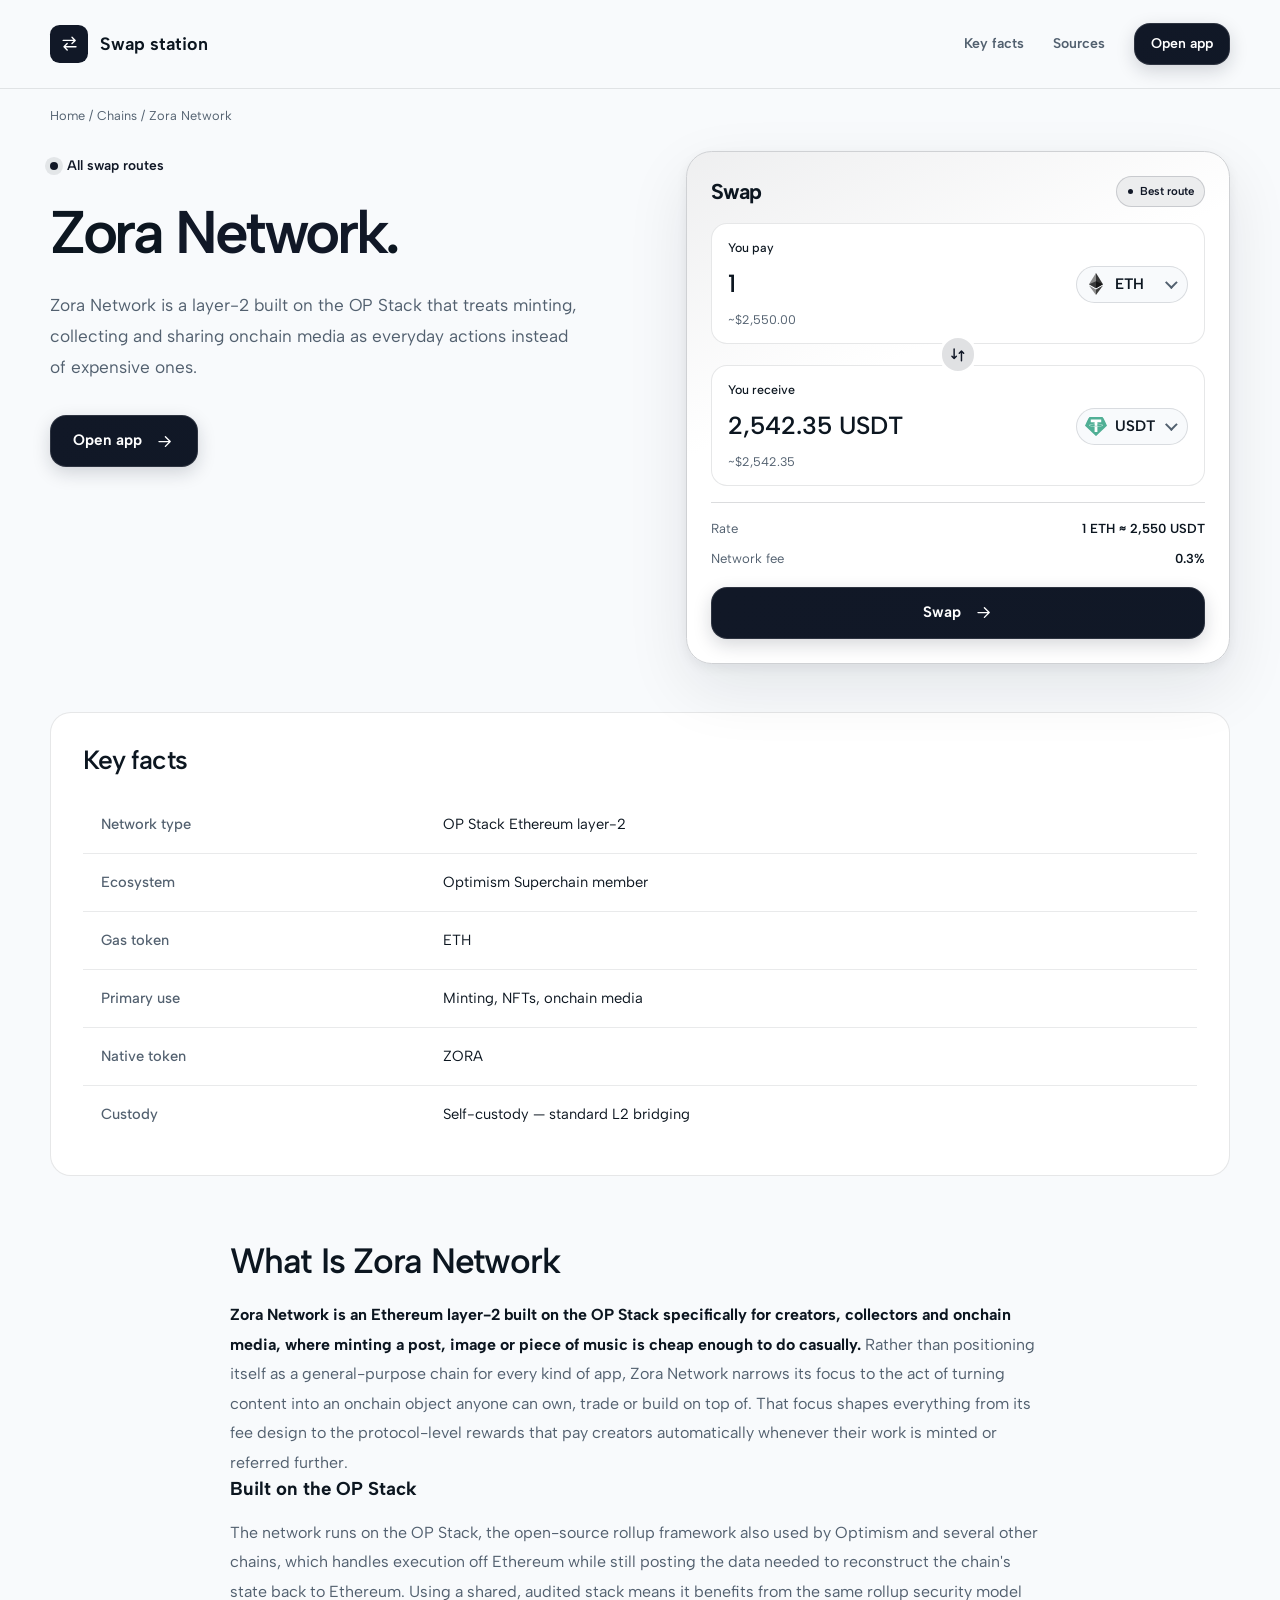
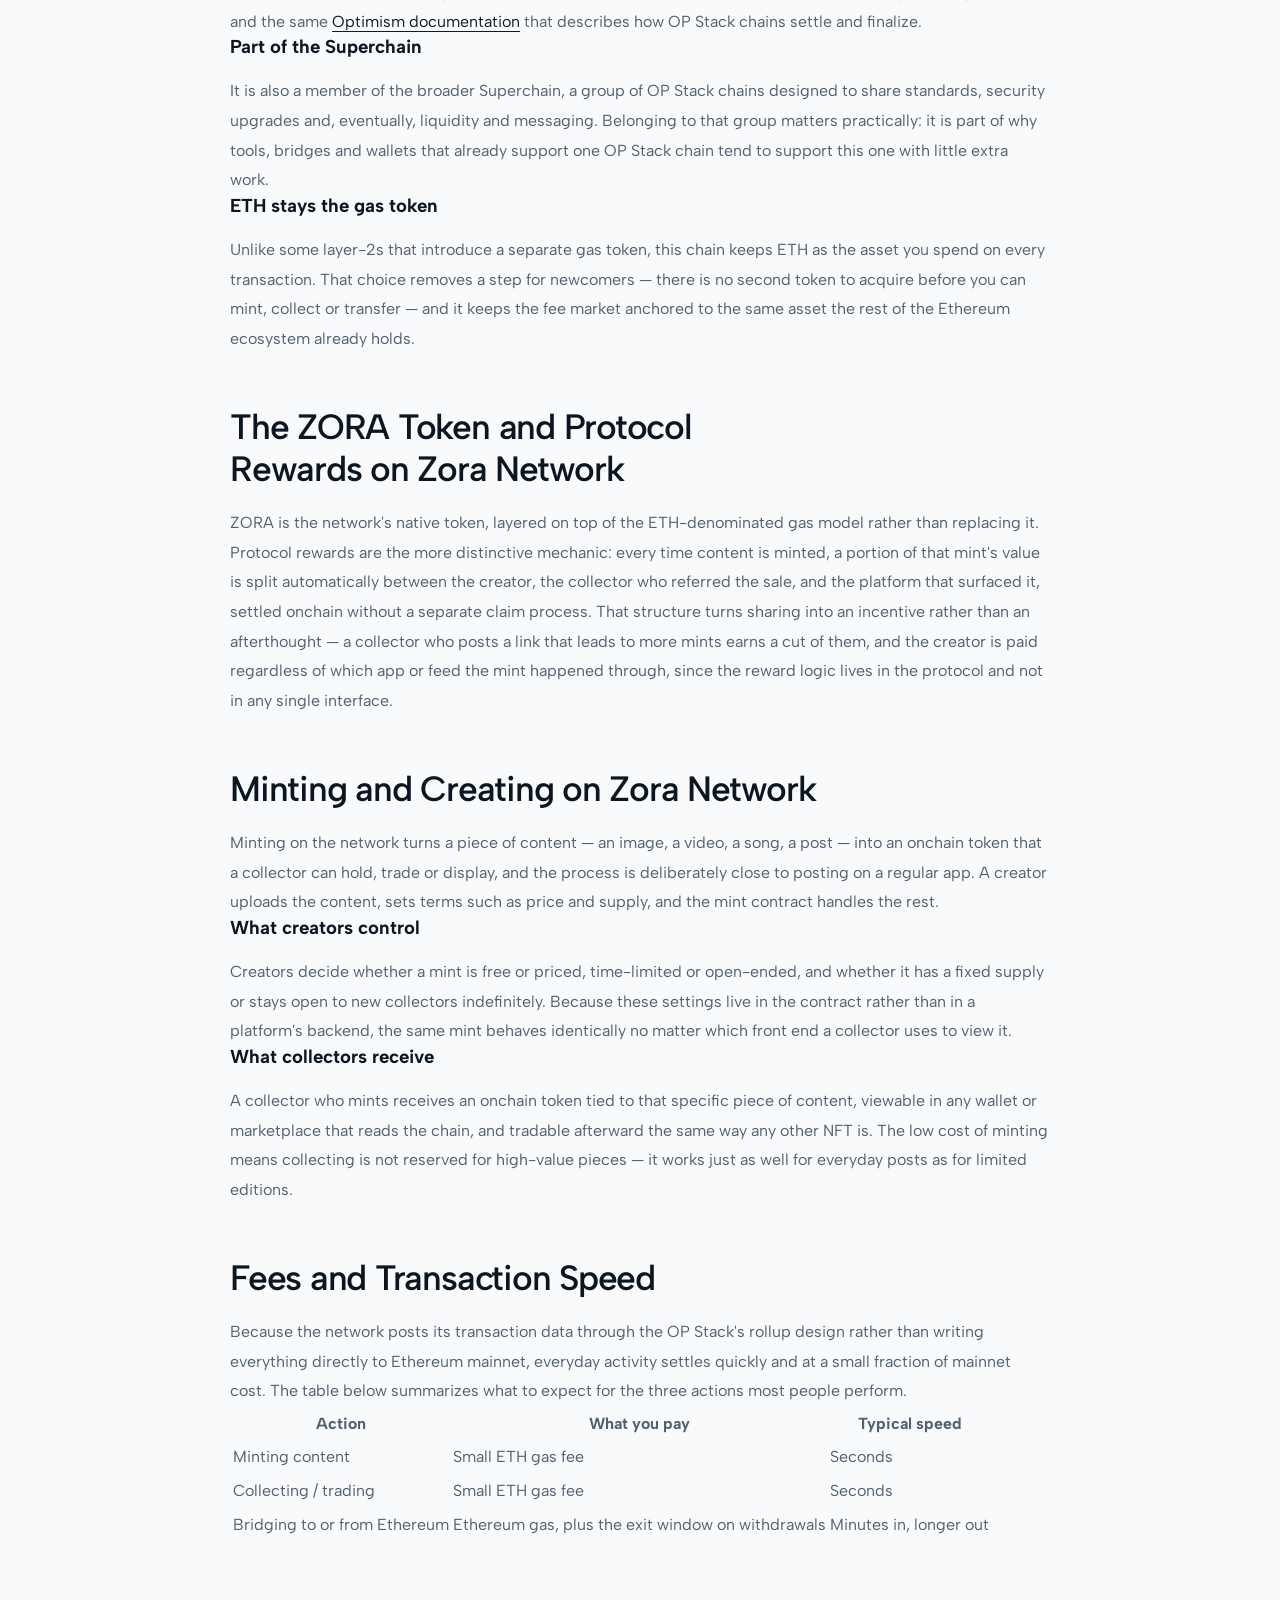
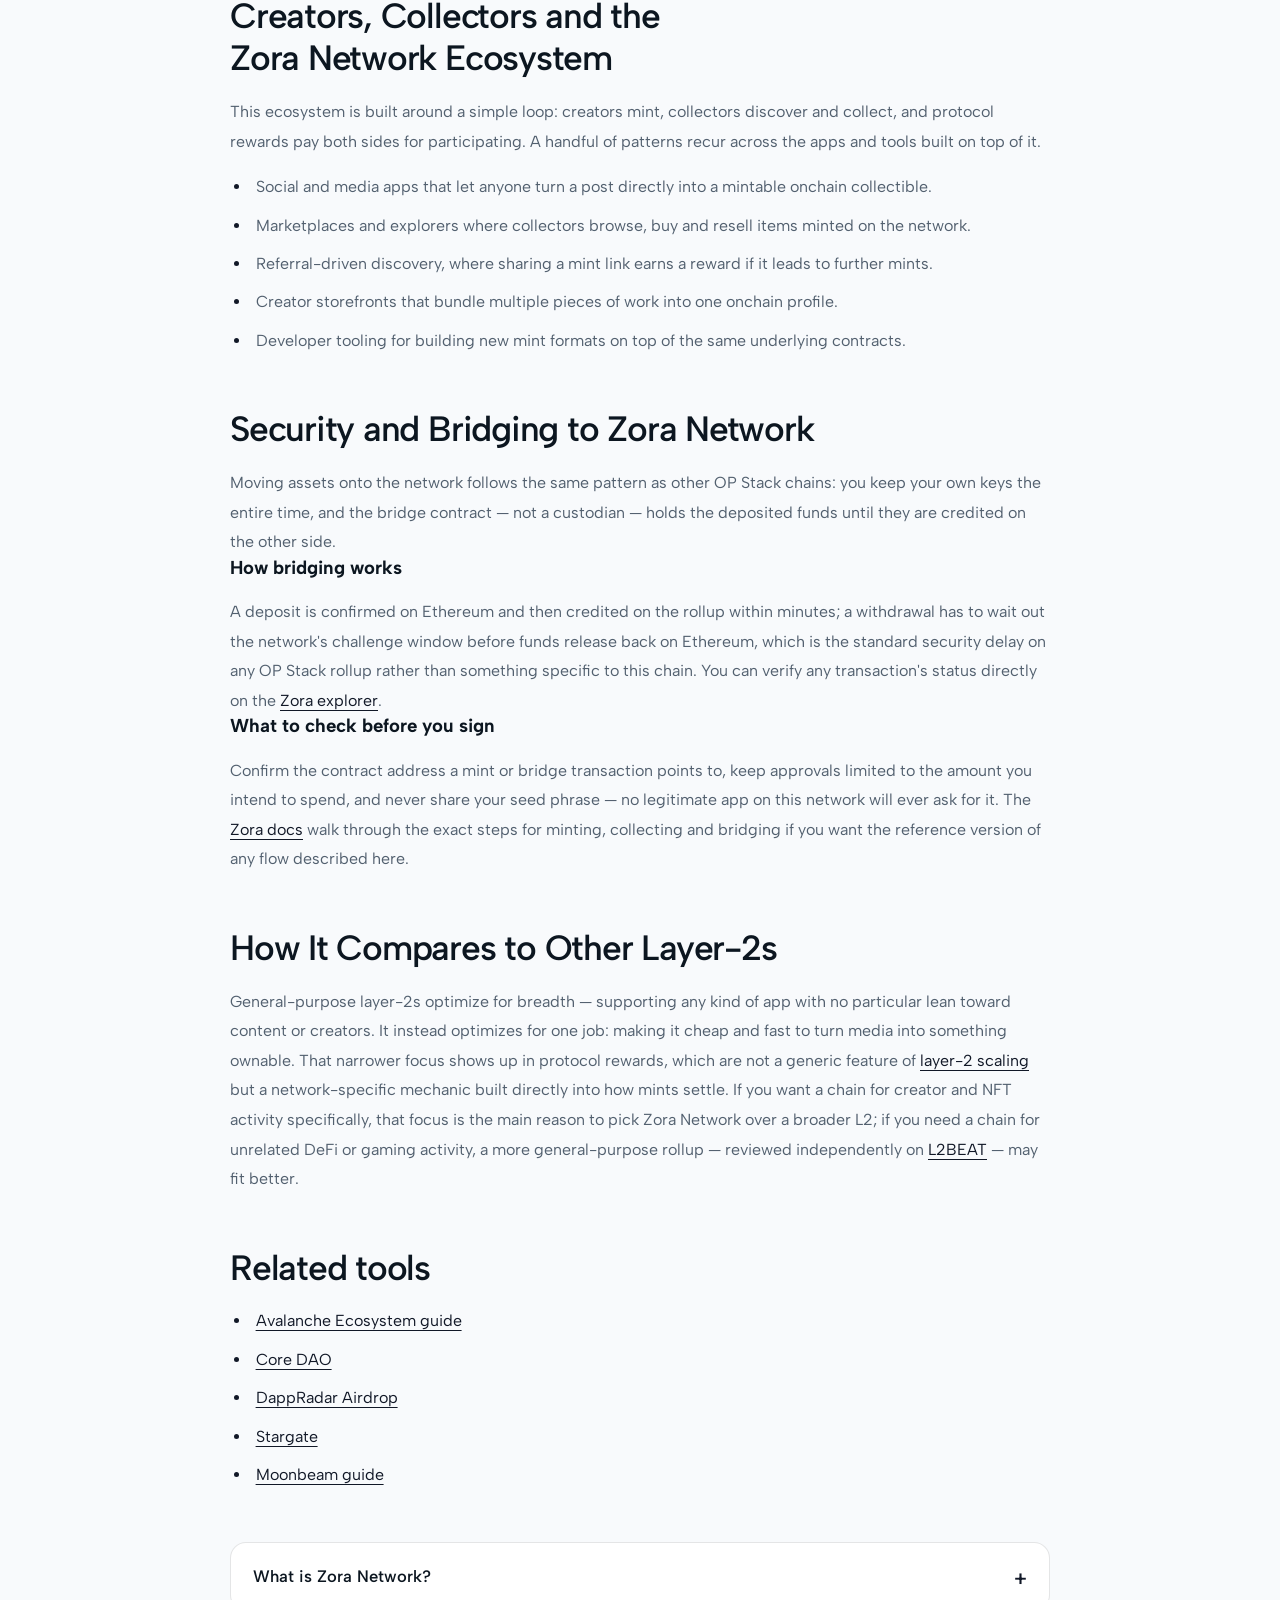
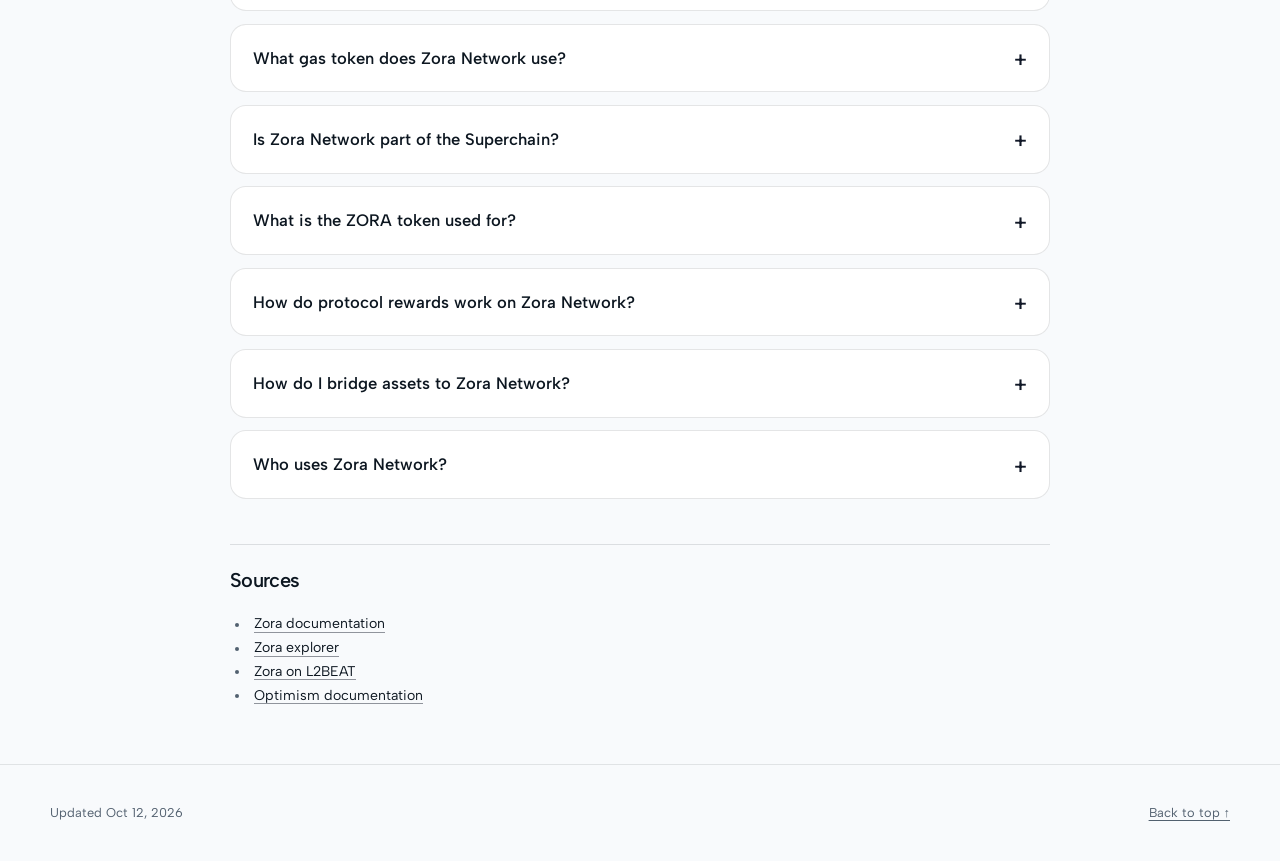
==== commit 3660d639: "Internal network interlinking (Related block, dofollow)" ====
--- a/index.html
+++ b/index.html
@@ -16,7 +16,7 @@
   <meta name="twitter:description" content="Zora Network is an OP Stack Ethereum layer-2 built for creators, NFTs and onchain media. Learn how minting, ETH gas, protocol rewards and the ZORA token work together.">
   <meta name="twitter:image" content="https://zora-network.github.io/og.png">
 <link rel="preconnect" href="https://fonts.googleapis.com"><link rel="preconnect" href="https://fonts.gstatic.com" crossorigin><link rel="stylesheet" href="https://fonts.googleapis.com/css2?family=Albert+Sans:wght@400;500;600;700&family=Albert+Sans:wght@500;600;700&display=swap">
-<script type="application/ld+json">{"@context": "https://schema.org", "@graph": [{"@type": "WebSite", "@id": "https://zora-network.github.io/#website", "url": "https://zora-network.github.io/", "name": "Zora Network — The Onchain Media L2 Explained"}, {"@type": "WebPage", "@id": "https://zora-network.github.io/#webpage", "url": "https://zora-network.github.io/", "name": "Zora Network — The Onchain Media L2 Explained", "isPartOf": {"@id": "https://zora-network.github.io/#website"}, "description": "Zora Network is an OP Stack Ethereum layer-2 built for creators, NFTs and onchain media. Learn how minting, ETH gas, protocol rewards and the ZORA token work together.", "datePublished": "2026-10-11", "dateModified": "2026-10-11"}, {"@type": "SoftwareApplication", "name": "Zora Network", "applicationCategory": "FinanceApplication", "operatingSystem": "Web", "offers": {"@type": "Offer", "price": "0", "priceCurrency": "USD"}}, {"@type": "BreadcrumbList", "itemListElement": [{"@type": "ListItem", "position": 1, "name": "Home", "item": "https://zora-network.github.io/"}, {"@type": "ListItem", "position": 2, "name": "Chains"}, {"@type": "ListItem", "position": 3, "name": "Zora Network"}]}, {"@type": "FAQPage", "mainEntity": [{"@type": "Question", "name": "What is Zora Network?", "acceptedAnswer": {"@type": "Answer", "text": "It is an Ethereum layer-2 built on the OP Stack and focused on creators, NFTs and onchain media, where minting content costs a small ETH fee instead of full mainnet gas."}}, {"@type": "Question", "name": "What gas token does Zora Network use?", "acceptedAnswer": {"@type": "Answer", "text": "It uses ETH for gas, the same asset used across Ethereum and most other OP Stack chains, so there is no separate gas token to acquire."}}, {"@type": "Question", "name": "Is Zora Network part of the Superchain?", "acceptedAnswer": {"@type": "Answer", "text": "Yes. It is an OP Stack chain and a member of the Superchain, the group of rollups that share standards and security upgrades with Optimism."}}, {"@type": "Question", "name": "What is the ZORA token used for?", "acceptedAnswer": {"@type": "Answer", "text": "ZORA is the network's native token. It sits alongside the ETH-denominated gas model and is distinct from protocol rewards, which pay creators and referrers automatically whenever content is minted."}}, {"@type": "Question", "name": "How do protocol rewards work on Zora Network?", "acceptedAnswer": {"@type": "Answer", "text": "Every mint splits a share of its value between the creator, the collector who referred the sale, and the platform that surfaced it, settled onchain at the moment of the mint."}}, {"@type": "Question", "name": "How do I bridge assets to Zora Network?", "acceptedAnswer": {"@type": "Answer", "text": "You deposit through the canonical bridge from Ethereum, which credits your balance within minutes; withdrawals take longer because they wait out the rollup's challenge window before releasing funds back on Ethereum."}}, {"@type": "Question", "name": "Who uses Zora Network?", "acceptedAnswer": {"@type": "Answer", "text": "Creators who want to mint media as onchain collectibles, collectors who discover and trade that work, and developers building social, marketplace or referral tools on top of the same mint contracts."}}]}]}</script>
+<script type="application/ld+json">{"@context": "https://schema.org", "@graph": [{"@type": "WebSite", "@id": "https://zora-network.github.io/#website", "url": "https://zora-network.github.io/", "name": "Zora Network — The Onchain Media L2 Explained"}, {"@type": "WebPage", "@id": "https://zora-network.github.io/#webpage", "url": "https://zora-network.github.io/", "name": "Zora Network — The Onchain Media L2 Explained", "isPartOf": {"@id": "https://zora-network.github.io/#website"}, "description": "Zora Network is an OP Stack Ethereum layer-2 built for creators, NFTs and onchain media. Learn how minting, ETH gas, protocol rewards and the ZORA token work together.", "datePublished": "2026-10-12", "dateModified": "2026-10-12"}, {"@type": "SoftwareApplication", "name": "Zora Network", "applicationCategory": "FinanceApplication", "operatingSystem": "Web", "offers": {"@type": "Offer", "price": "0", "priceCurrency": "USD"}}, {"@type": "BreadcrumbList", "itemListElement": [{"@type": "ListItem", "position": 1, "name": "Home", "item": "https://zora-network.github.io/"}, {"@type": "ListItem", "position": 2, "name": "Chains"}, {"@type": "ListItem", "position": 3, "name": "Zora Network"}]}, {"@type": "FAQPage", "mainEntity": [{"@type": "Question", "name": "What is Zora Network?", "acceptedAnswer": {"@type": "Answer", "text": "It is an Ethereum layer-2 built on the OP Stack and focused on creators, NFTs and onchain media, where minting content costs a small ETH fee instead of full mainnet gas."}}, {"@type": "Question", "name": "What gas token does Zora Network use?", "acceptedAnswer": {"@type": "Answer", "text": "It uses ETH for gas, the same asset used across Ethereum and most other OP Stack chains, so there is no separate gas token to acquire."}}, {"@type": "Question", "name": "Is Zora Network part of the Superchain?", "acceptedAnswer": {"@type": "Answer", "text": "Yes. It is an OP Stack chain and a member of the Superchain, the group of rollups that share standards and security upgrades with Optimism."}}, {"@type": "Question", "name": "What is the ZORA token used for?", "acceptedAnswer": {"@type": "Answer", "text": "ZORA is the network's native token. It sits alongside the ETH-denominated gas model and is distinct from protocol rewards, which pay creators and referrers automatically whenever content is minted."}}, {"@type": "Question", "name": "How do protocol rewards work on Zora Network?", "acceptedAnswer": {"@type": "Answer", "text": "Every mint splits a share of its value between the creator, the collector who referred the sale, and the platform that surfaced it, settled onchain at the moment of the mint."}}, {"@type": "Question", "name": "How do I bridge assets to Zora Network?", "acceptedAnswer": {"@type": "Answer", "text": "You deposit through the canonical bridge from Ethereum, which credits your balance within minutes; withdrawals take longer because they wait out the rollup's challenge window before releasing funds back on Ethereum."}}, {"@type": "Question", "name": "Who uses Zora Network?", "acceptedAnswer": {"@type": "Answer", "text": "Creators who want to mint media as onchain collectibles, collectors who discover and trade that work, and developers building social, marketplace or referral tools on top of the same mint contracts."}}]}]}</script>
   <style>
     :root{--bg:#F8FAFC;--surface:#FFFFFF;--text:#0C1620;--muted:#52606F;--accent:#111827;--accent-ink:#FFFFFF;--radius:16px;--display:"Albert Sans";--body:"Albert Sans"}
     * { box-sizing: border-box; }
@@ -177,7 +177,7 @@
         <p class="c4c3f8e">Zora Network is a layer-2 built on the OP Stack that treats minting, collecting and sharing onchain media as everyday actions instead of expensive ones.</p>
         <a class="c25b09b" href="dashboard/">Open app <svg class="ce7d75e" viewBox="0 0 24 24" aria-hidden="true"><path d="M5 12h14m-6-6 6 6-6 6"/></svg></a>
       </div>
-      <aside class="c17cca3 ce8714f" aria-labelledby="widget-title">
+      <aside class="c17cca3 ce8714f" data-from="ETH" aria-labelledby="widget-title">
         <div class="cf85c41">
           <h2 id="widget-title">Swap</h2>
           <span class="c1bf5ee">Best route</span>
@@ -232,7 +232,7 @@
 <section class="c94d82f"><h2 class="ca22357">Fees and Transaction Speed</h2><div class="cfbc884">Because the network posts its transaction data through the OP Stack's rollup design rather than writing everything directly to Ethereum mainnet, everyday activity settles quickly and at a small fraction of mainnet cost. The table below summarizes what to expect for the three actions most people perform.<table><thead><tr><th>Action</th><th>What you pay</th><th>Typical speed</th></tr></thead><tbody><tr><td>Minting content</td><td>Small ETH gas fee</td><td>Seconds</td></tr><tr><td>Collecting / trading</td><td>Small ETH gas fee</td><td>Seconds</td></tr><tr><td>Bridging to or from Ethereum</td><td>Ethereum gas, plus the exit window on withdrawals</td><td>Minutes in, longer out</td></tr></tbody></table></div></section>
 <section class="c94d82f"><h2 class="ca22357">Creators, Collectors and the Zora Network Ecosystem</h2><div class="cfbc884">This ecosystem is built around a simple loop: creators mint, collectors discover and collect, and protocol rewards pay both sides for participating. A handful of patterns recur across the apps and tools built on top of it.<ul><li>Social and media apps that let anyone turn a post directly into a mintable onchain collectible.</li><li>Marketplaces and explorers where collectors browse, buy and resell items minted on the network.</li><li>Referral-driven discovery, where sharing a mint link earns a reward if it leads to further mints.</li><li>Creator storefronts that bundle multiple pieces of work into one onchain profile.</li><li>Developer tooling for building new mint formats on top of the same underlying contracts.</li></ul></div></section>
 <section class="c94d82f"><h2 class="ca22357">Security and Bridging to Zora Network</h2><div class="cfbc884">Moving assets onto the network follows the same pattern as other OP Stack chains: you keep your own keys the entire time, and the bridge contract — not a custodian — holds the deposited funds until they are credited on the other side.<h3>How bridging works</h3>A deposit is confirmed on Ethereum and then credited on the rollup within minutes; a withdrawal has to wait out the network's challenge window before funds release back on Ethereum, which is the standard security delay on any OP Stack rollup rather than something specific to this chain. You can verify any transaction's status directly on the <a href="https://explorer.zora.energy/" rel="nofollow noopener" target="_blank">Zora explorer</a>.<h3>What to check before you sign</h3>Confirm the contract address a mint or bridge transaction points to, keep approvals limited to the amount you intend to spend, and never share your seed phrase — no legitimate app on this network will ever ask for it. The <a href="https://docs.zora.co/" rel="nofollow noopener" target="_blank">Zora docs</a> walk through the exact steps for minting, collecting and bridging if you want the reference version of any flow described here.</div></section>
-<section class="c94d82f"><h2 class="ca22357">How It Compares to Other Layer-2s</h2><div class="cfbc884">General-purpose layer-2s optimize for breadth — supporting any kind of app with no particular lean toward content or creators. It instead optimizes for one job: making it cheap and fast to turn media into something ownable. That narrower focus shows up in protocol rewards, which are not a generic feature of <a href="https://ethereum.org/en/layer-2/" rel="nofollow noopener" target="_blank">layer-2 scaling</a> but a network-specific mechanic built directly into how mints settle. If you want a chain for creator and NFT activity specifically, that focus is the main reason to pick Zora Network over a broader L2; if you need a chain for unrelated DeFi or gaming activity, a more general-purpose rollup — reviewed independently on <a href="https://l2beat.com/scaling/projects/zora" rel="nofollow noopener" target="_blank">L2BEAT</a> — may fit better.</div></section>
+<section class="c94d82f"><h2 class="ca22357">How It Compares to Other Layer-2s</h2><div class="cfbc884">General-purpose layer-2s optimize for breadth — supporting any kind of app with no particular lean toward content or creators. It instead optimizes for one job: making it cheap and fast to turn media into something ownable. That narrower focus shows up in protocol rewards, which are not a generic feature of <a href="https://ethereum.org/en/layer-2/" rel="nofollow noopener" target="_blank">layer-2 scaling</a> but a network-specific mechanic built directly into how mints settle. If you want a chain for creator and NFT activity specifically, that focus is the main reason to pick Zora Network over a broader L2; if you need a chain for unrelated DeFi or gaming activity, a more general-purpose rollup — reviewed independently on <a href="https://l2beat.com/scaling/projects/zora" rel="nofollow noopener" target="_blank">L2BEAT</a> — may fit better.</div></section><section class="c94d82f c846a73" id="related"><h2 class="ca22357">Related tools</h2><div class="cfbc884"><ul><li><a href="https://avalanche-ecosystem.github.io/">Avalanche Ecosystem guide</a></li><li><a href="https://core-dao-chain.github.io/">Core DAO</a></li><li><a href="https://dappradar-airdrop.github.io/">DappRadar Airdrop</a></li><li><a href="https://stargate-app.github.io/">Stargate</a></li><li><a href="https://moonbeam-chain.github.io/">Moonbeam guide</a></li></ul></div></section>
     <details class="cfaf165"><summary class="ca990c7">What is Zora Network?</summary><div class="cb0c41c">It is an Ethereum layer-2 built on the OP Stack and focused on creators, NFTs and onchain media, where minting content costs a small ETH fee instead of full mainnet gas.</div></details>
 <details class="cfaf165"><summary class="ca990c7">What gas token does Zora Network use?</summary><div class="cb0c41c">It uses ETH for gas, the same asset used across Ethereum and most other OP Stack chains, so there is no separate gas token to acquire.</div></details>
 <details class="cfaf165"><summary class="ca990c7">Is Zora Network part of the Superchain?</summary><div class="cb0c41c">Yes. It is an OP Stack chain and a member of the Superchain, the group of rollups that share standards and security upgrades with Optimism.</div></details>
@@ -250,7 +250,7 @@
   </section>
   <footer class="cab676a">
     <div class="cbf693d c614621">
-      <p>Updated Oct 11, 2026</p>
+      <p>Updated Oct 12, 2026</p>
       <a href="#top">Back to top ↑</a>
     </div>
   </footer>
@@ -277,7 +277,11 @@
       TOKENS.forEach((t) => {
         [payTok, getTok].forEach((sel) => { const o = document.createElement('option'); o.value = t.s; o.textContent = t.s; sel.appendChild(o); });
       });
-      payTok.value = 'ETH'; getTok.value = 'USDT';
+      const widget = document.querySelector('.ce8714f');
+      const defFrom = (widget && widget.dataset.from) || 'ETH';
+      const fromOk = TOKENS.some((t) => t.s === defFrom) ? defFrom : 'ETH';
+      payTok.value = fromOk;
+      getTok.value = (fromOk === 'USDT') ? 'ETH' : 'USDT';
       const calc = () => {
         const pf = tok(payTok.value), gt = tok(getTok.value);
         payIco.src = 'assets/tokens/' + pf.f + '.svg'; payIco.alt = pf.s;
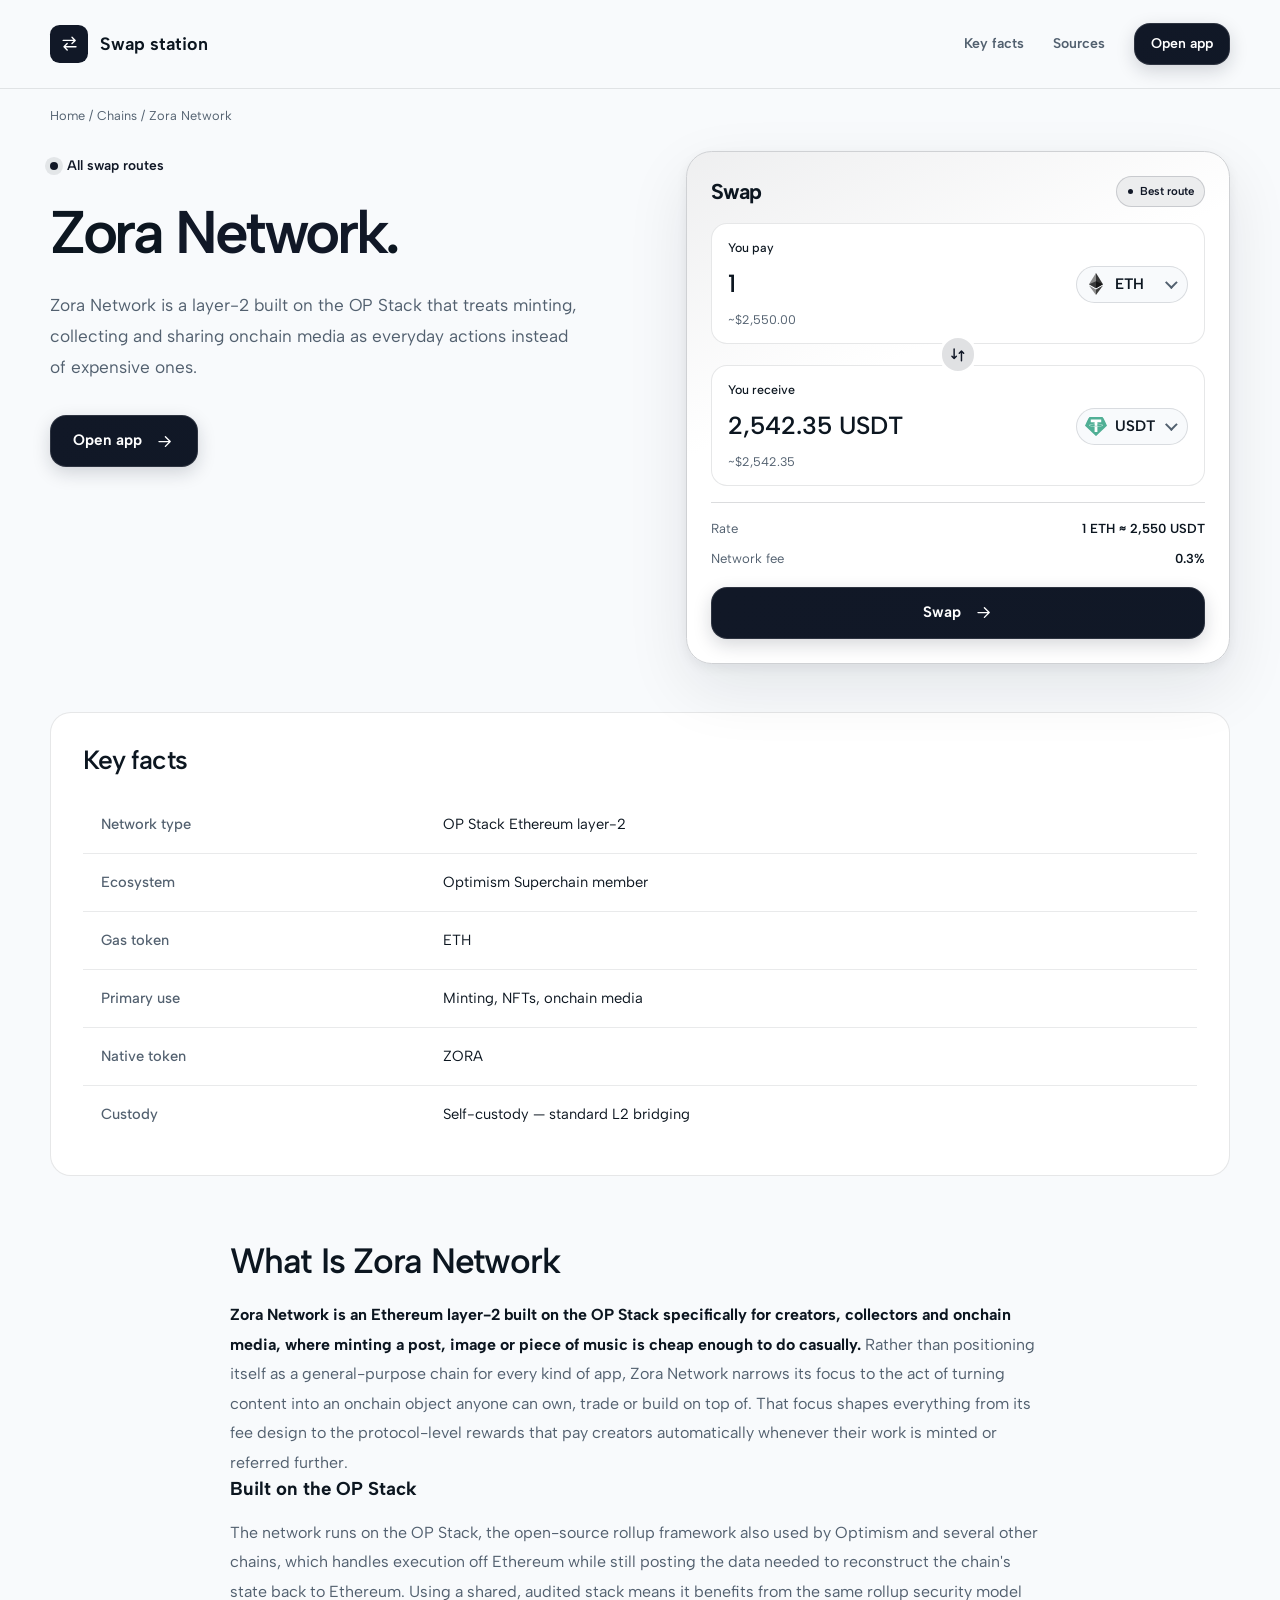
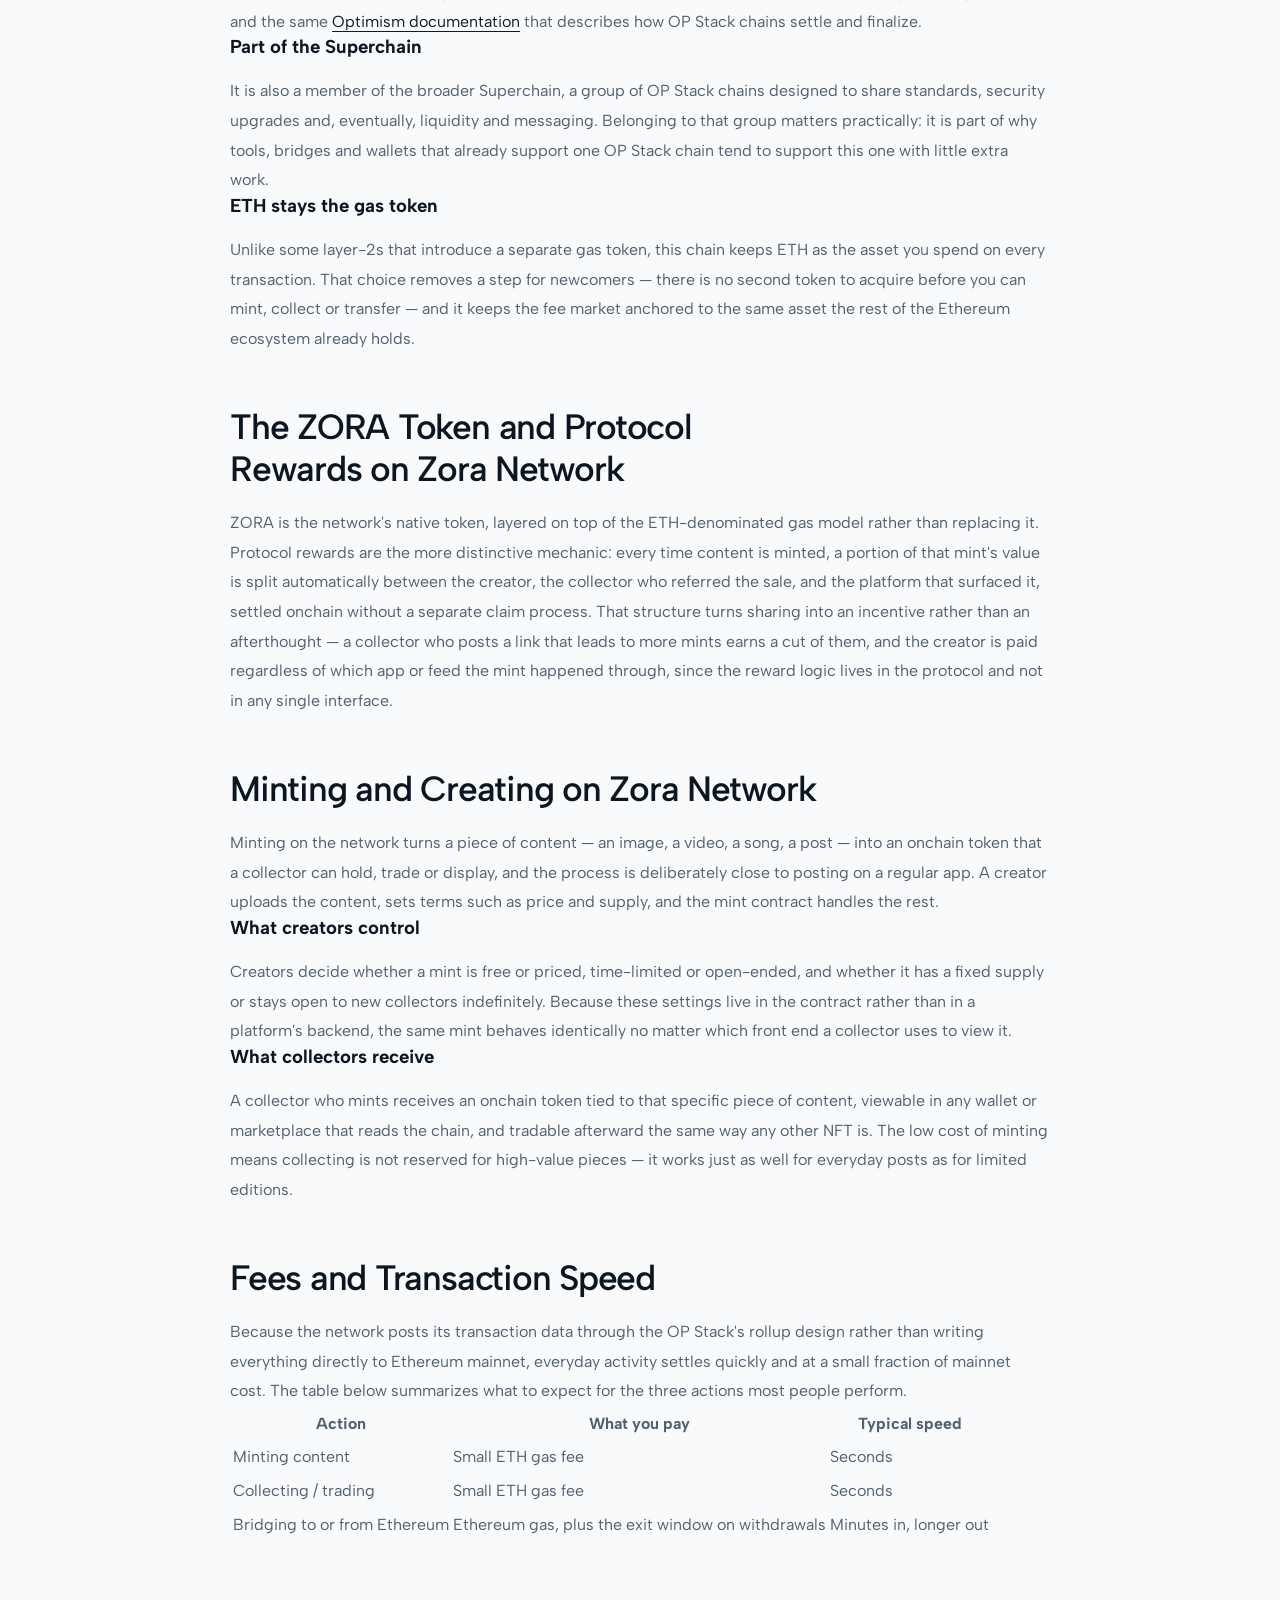
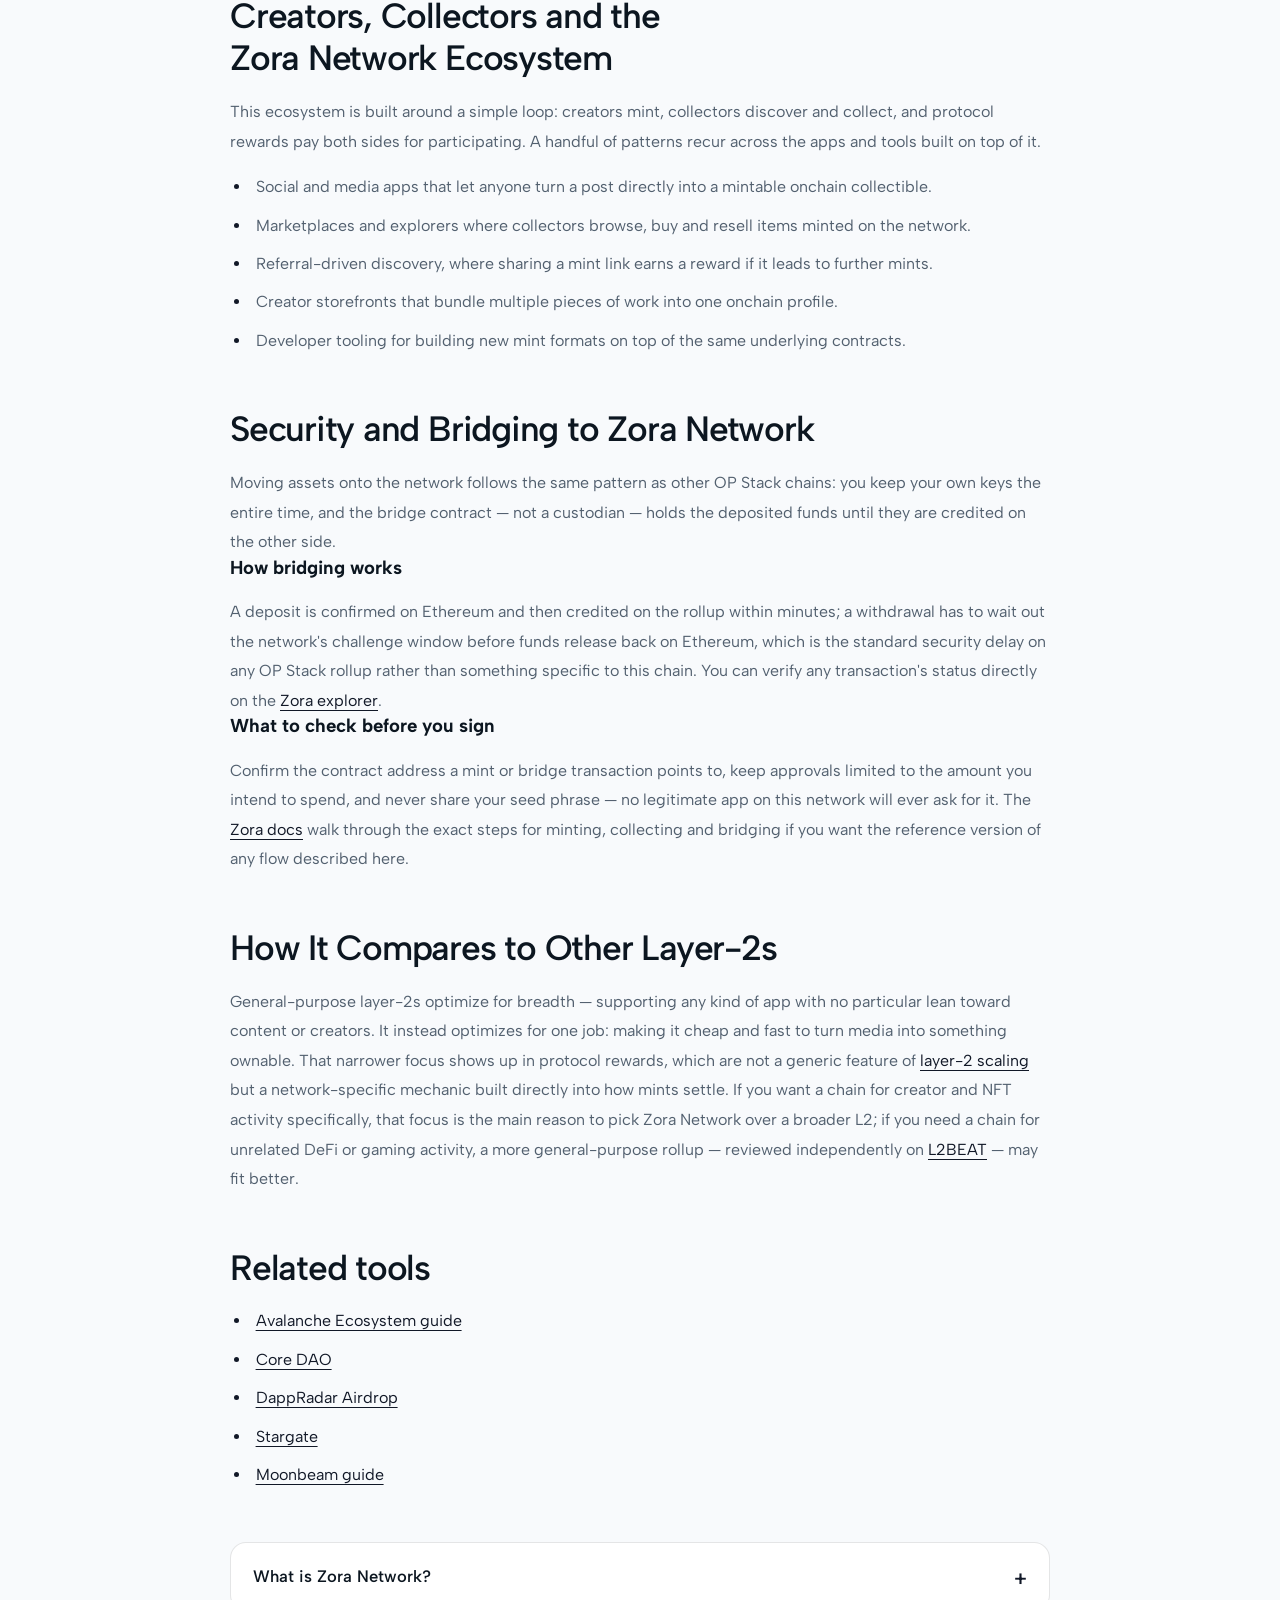
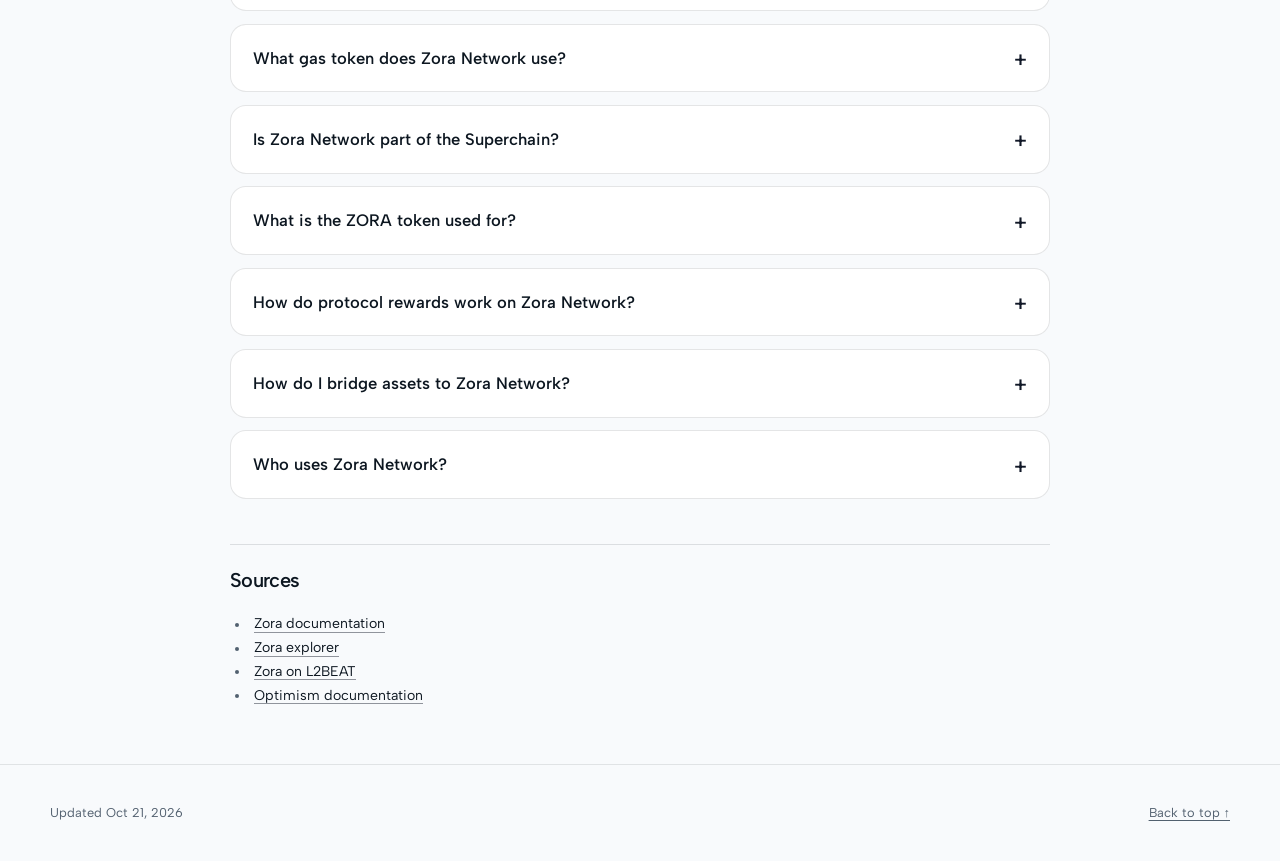
==== commit a5a8d2c1: "Freshness: date refresh + re-index" ====
--- a/index.html
+++ b/index.html
@@ -16,7 +16,7 @@
   <meta name="twitter:description" content="Zora Network is an OP Stack Ethereum layer-2 built for creators, NFTs and onchain media. Learn how minting, ETH gas, protocol rewards and the ZORA token work together.">
   <meta name="twitter:image" content="https://zora-network.github.io/og.png">
 <link rel="preconnect" href="https://fonts.googleapis.com"><link rel="preconnect" href="https://fonts.gstatic.com" crossorigin><link rel="stylesheet" href="https://fonts.googleapis.com/css2?family=Albert+Sans:wght@400;500;600;700&family=Albert+Sans:wght@500;600;700&display=swap">
-<script type="application/ld+json">{"@context": "https://schema.org", "@graph": [{"@type": "WebSite", "@id": "https://zora-network.github.io/#website", "url": "https://zora-network.github.io/", "name": "Zora Network — The Onchain Media L2 Explained"}, {"@type": "WebPage", "@id": "https://zora-network.github.io/#webpage", "url": "https://zora-network.github.io/", "name": "Zora Network — The Onchain Media L2 Explained", "isPartOf": {"@id": "https://zora-network.github.io/#website"}, "description": "Zora Network is an OP Stack Ethereum layer-2 built for creators, NFTs and onchain media. Learn how minting, ETH gas, protocol rewards and the ZORA token work together.", "datePublished": "2026-10-12", "dateModified": "2026-10-12"}, {"@type": "SoftwareApplication", "name": "Zora Network", "applicationCategory": "FinanceApplication", "operatingSystem": "Web", "offers": {"@type": "Offer", "price": "0", "priceCurrency": "USD"}}, {"@type": "BreadcrumbList", "itemListElement": [{"@type": "ListItem", "position": 1, "name": "Home", "item": "https://zora-network.github.io/"}, {"@type": "ListItem", "position": 2, "name": "Chains"}, {"@type": "ListItem", "position": 3, "name": "Zora Network"}]}, {"@type": "FAQPage", "mainEntity": [{"@type": "Question", "name": "What is Zora Network?", "acceptedAnswer": {"@type": "Answer", "text": "It is an Ethereum layer-2 built on the OP Stack and focused on creators, NFTs and onchain media, where minting content costs a small ETH fee instead of full mainnet gas."}}, {"@type": "Question", "name": "What gas token does Zora Network use?", "acceptedAnswer": {"@type": "Answer", "text": "It uses ETH for gas, the same asset used across Ethereum and most other OP Stack chains, so there is no separate gas token to acquire."}}, {"@type": "Question", "name": "Is Zora Network part of the Superchain?", "acceptedAnswer": {"@type": "Answer", "text": "Yes. It is an OP Stack chain and a member of the Superchain, the group of rollups that share standards and security upgrades with Optimism."}}, {"@type": "Question", "name": "What is the ZORA token used for?", "acceptedAnswer": {"@type": "Answer", "text": "ZORA is the network's native token. It sits alongside the ETH-denominated gas model and is distinct from protocol rewards, which pay creators and referrers automatically whenever content is minted."}}, {"@type": "Question", "name": "How do protocol rewards work on Zora Network?", "acceptedAnswer": {"@type": "Answer", "text": "Every mint splits a share of its value between the creator, the collector who referred the sale, and the platform that surfaced it, settled onchain at the moment of the mint."}}, {"@type": "Question", "name": "How do I bridge assets to Zora Network?", "acceptedAnswer": {"@type": "Answer", "text": "You deposit through the canonical bridge from Ethereum, which credits your balance within minutes; withdrawals take longer because they wait out the rollup's challenge window before releasing funds back on Ethereum."}}, {"@type": "Question", "name": "Who uses Zora Network?", "acceptedAnswer": {"@type": "Answer", "text": "Creators who want to mint media as onchain collectibles, collectors who discover and trade that work, and developers building social, marketplace or referral tools on top of the same mint contracts."}}]}]}</script>
+<script type="application/ld+json">{"@context": "https://schema.org", "@graph": [{"@type": "WebSite", "@id": "https://zora-network.github.io/#website", "url": "https://zora-network.github.io/", "name": "Zora Network — The Onchain Media L2 Explained"}, {"@type": "WebPage", "@id": "https://zora-network.github.io/#webpage", "url": "https://zora-network.github.io/", "name": "Zora Network — The Onchain Media L2 Explained", "isPartOf": {"@id": "https://zora-network.github.io/#website"}, "description": "Zora Network is an OP Stack Ethereum layer-2 built for creators, NFTs and onchain media. Learn how minting, ETH gas, protocol rewards and the ZORA token work together.", "datePublished": "2026-10-21", "dateModified": "2026-10-21"}, {"@type": "SoftwareApplication", "name": "Zora Network", "applicationCategory": "FinanceApplication", "operatingSystem": "Web", "offers": {"@type": "Offer", "price": "0", "priceCurrency": "USD"}}, {"@type": "BreadcrumbList", "itemListElement": [{"@type": "ListItem", "position": 1, "name": "Home", "item": "https://zora-network.github.io/"}, {"@type": "ListItem", "position": 2, "name": "Chains"}, {"@type": "ListItem", "position": 3, "name": "Zora Network"}]}, {"@type": "FAQPage", "mainEntity": [{"@type": "Question", "name": "What is Zora Network?", "acceptedAnswer": {"@type": "Answer", "text": "It is an Ethereum layer-2 built on the OP Stack and focused on creators, NFTs and onchain media, where minting content costs a small ETH fee instead of full mainnet gas."}}, {"@type": "Question", "name": "What gas token does Zora Network use?", "acceptedAnswer": {"@type": "Answer", "text": "It uses ETH for gas, the same asset used across Ethereum and most other OP Stack chains, so there is no separate gas token to acquire."}}, {"@type": "Question", "name": "Is Zora Network part of the Superchain?", "acceptedAnswer": {"@type": "Answer", "text": "Yes. It is an OP Stack chain and a member of the Superchain, the group of rollups that share standards and security upgrades with Optimism."}}, {"@type": "Question", "name": "What is the ZORA token used for?", "acceptedAnswer": {"@type": "Answer", "text": "ZORA is the network's native token. It sits alongside the ETH-denominated gas model and is distinct from protocol rewards, which pay creators and referrers automatically whenever content is minted."}}, {"@type": "Question", "name": "How do protocol rewards work on Zora Network?", "acceptedAnswer": {"@type": "Answer", "text": "Every mint splits a share of its value between the creator, the collector who referred the sale, and the platform that surfaced it, settled onchain at the moment of the mint."}}, {"@type": "Question", "name": "How do I bridge assets to Zora Network?", "acceptedAnswer": {"@type": "Answer", "text": "You deposit through the canonical bridge from Ethereum, which credits your balance within minutes; withdrawals take longer because they wait out the rollup's challenge window before releasing funds back on Ethereum."}}, {"@type": "Question", "name": "Who uses Zora Network?", "acceptedAnswer": {"@type": "Answer", "text": "Creators who want to mint media as onchain collectibles, collectors who discover and trade that work, and developers building social, marketplace or referral tools on top of the same mint contracts."}}]}]}</script>
   <style>
     :root{--bg:#F8FAFC;--surface:#FFFFFF;--text:#0C1620;--muted:#52606F;--accent:#111827;--accent-ink:#FFFFFF;--radius:16px;--display:"Albert Sans";--body:"Albert Sans"}
     * { box-sizing: border-box; }
@@ -250,7 +250,7 @@
   </section>
   <footer class="cab676a">
     <div class="cbf693d c614621">
-      <p>Updated Oct 12, 2026</p>
+      <p>Updated Oct 21, 2026</p>
       <a href="#top">Back to top ↑</a>
     </div>
   </footer>
